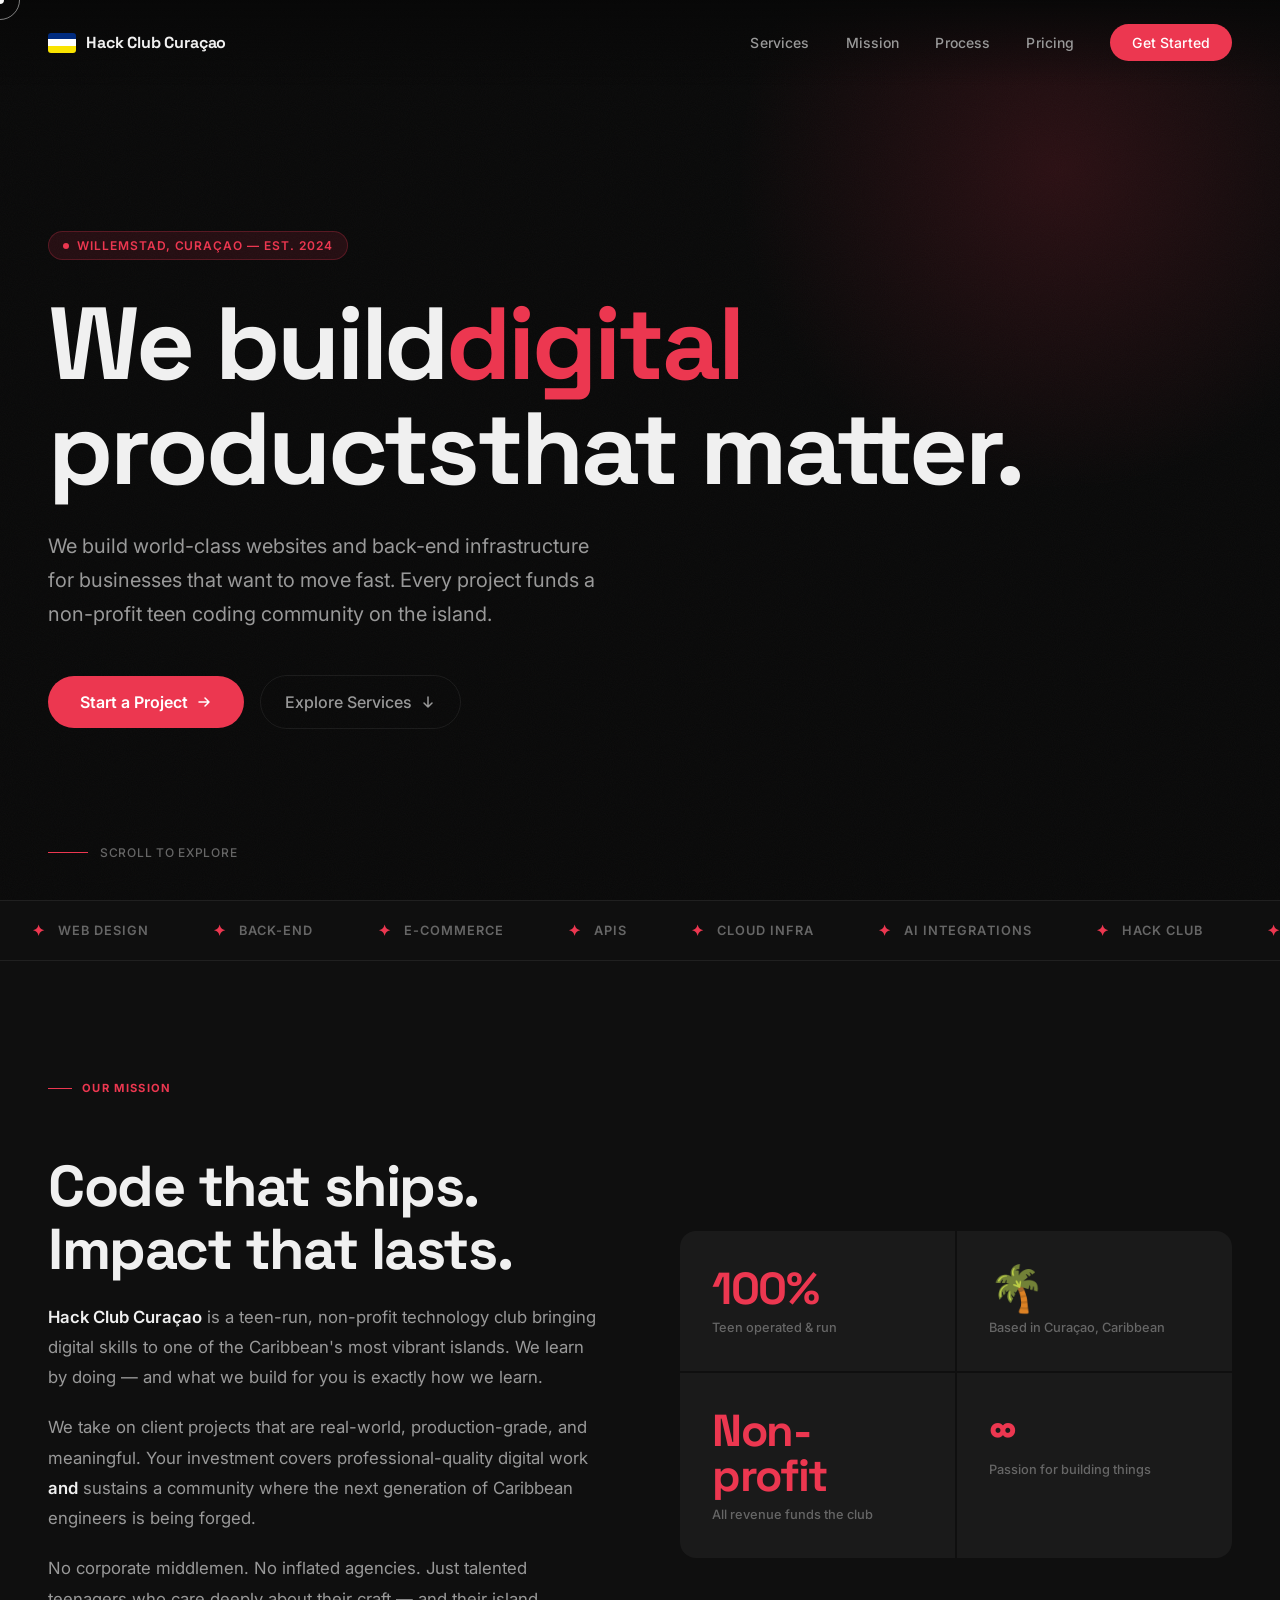
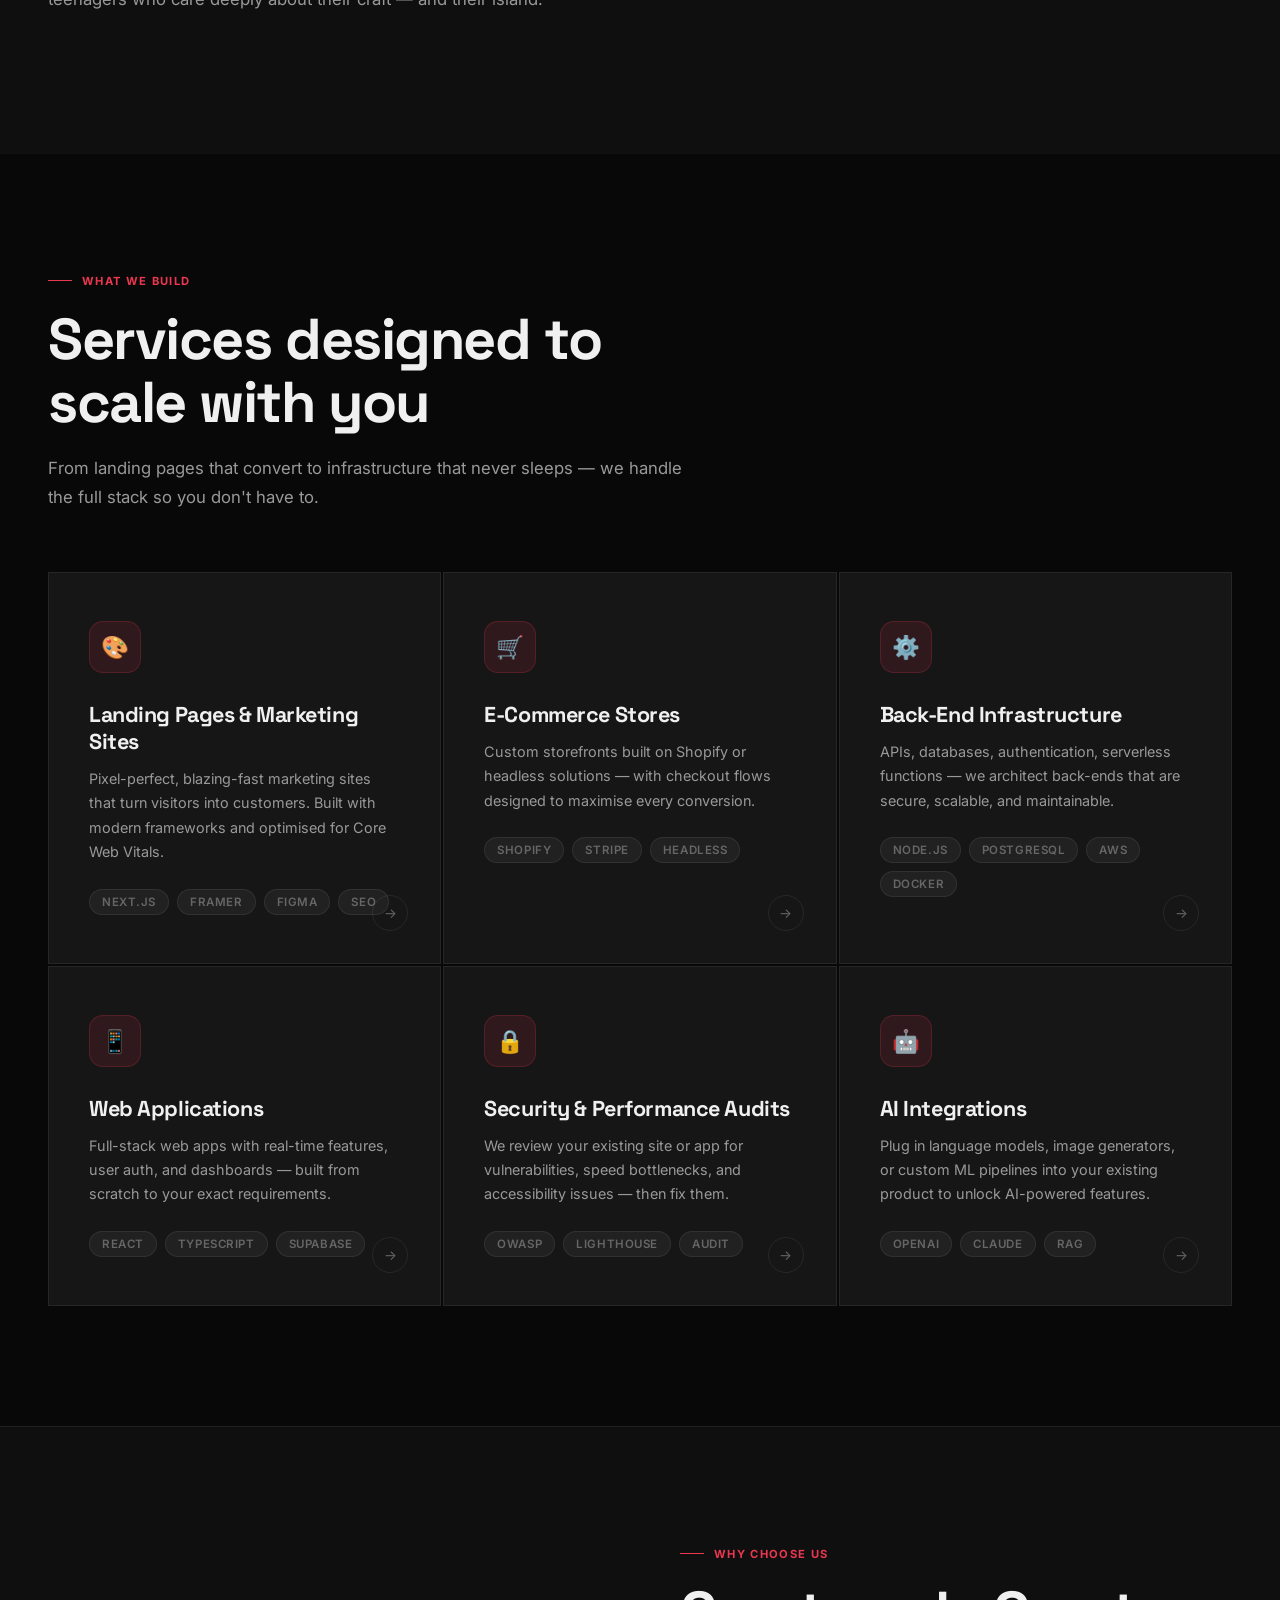
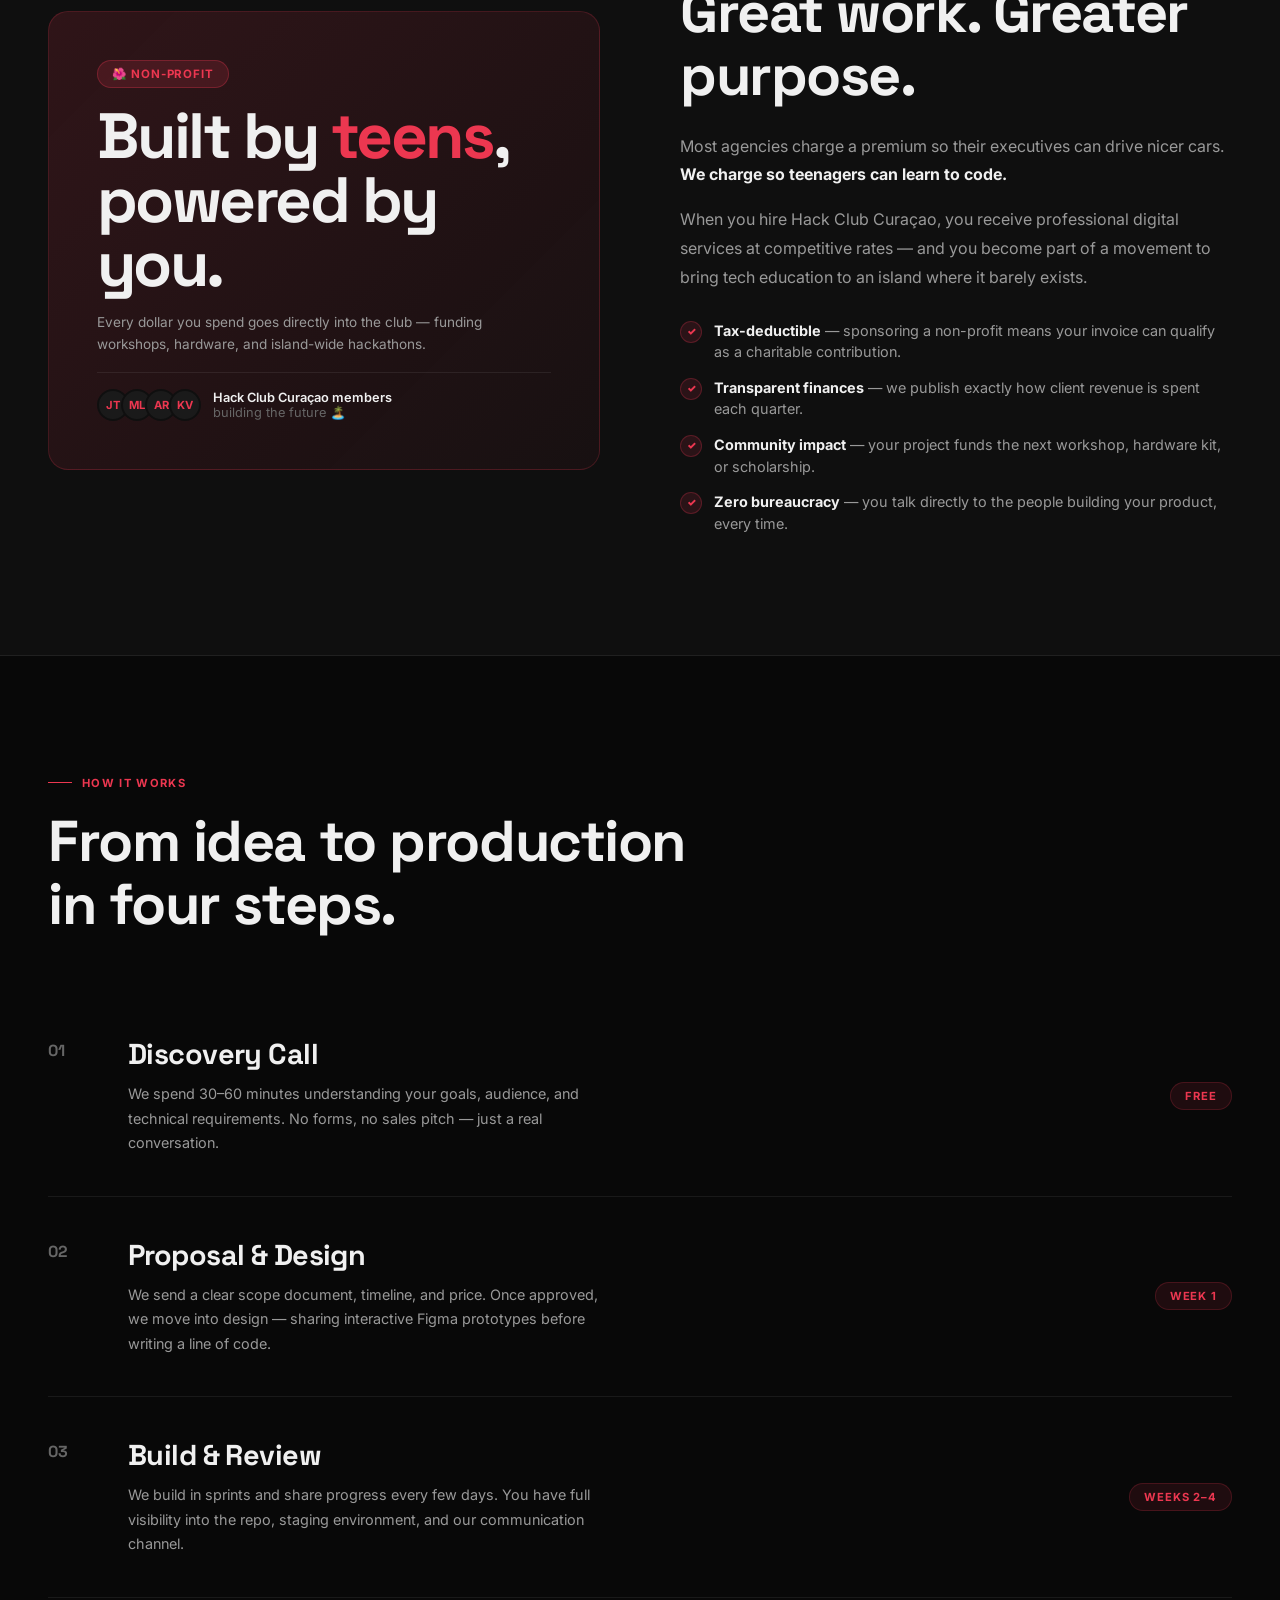
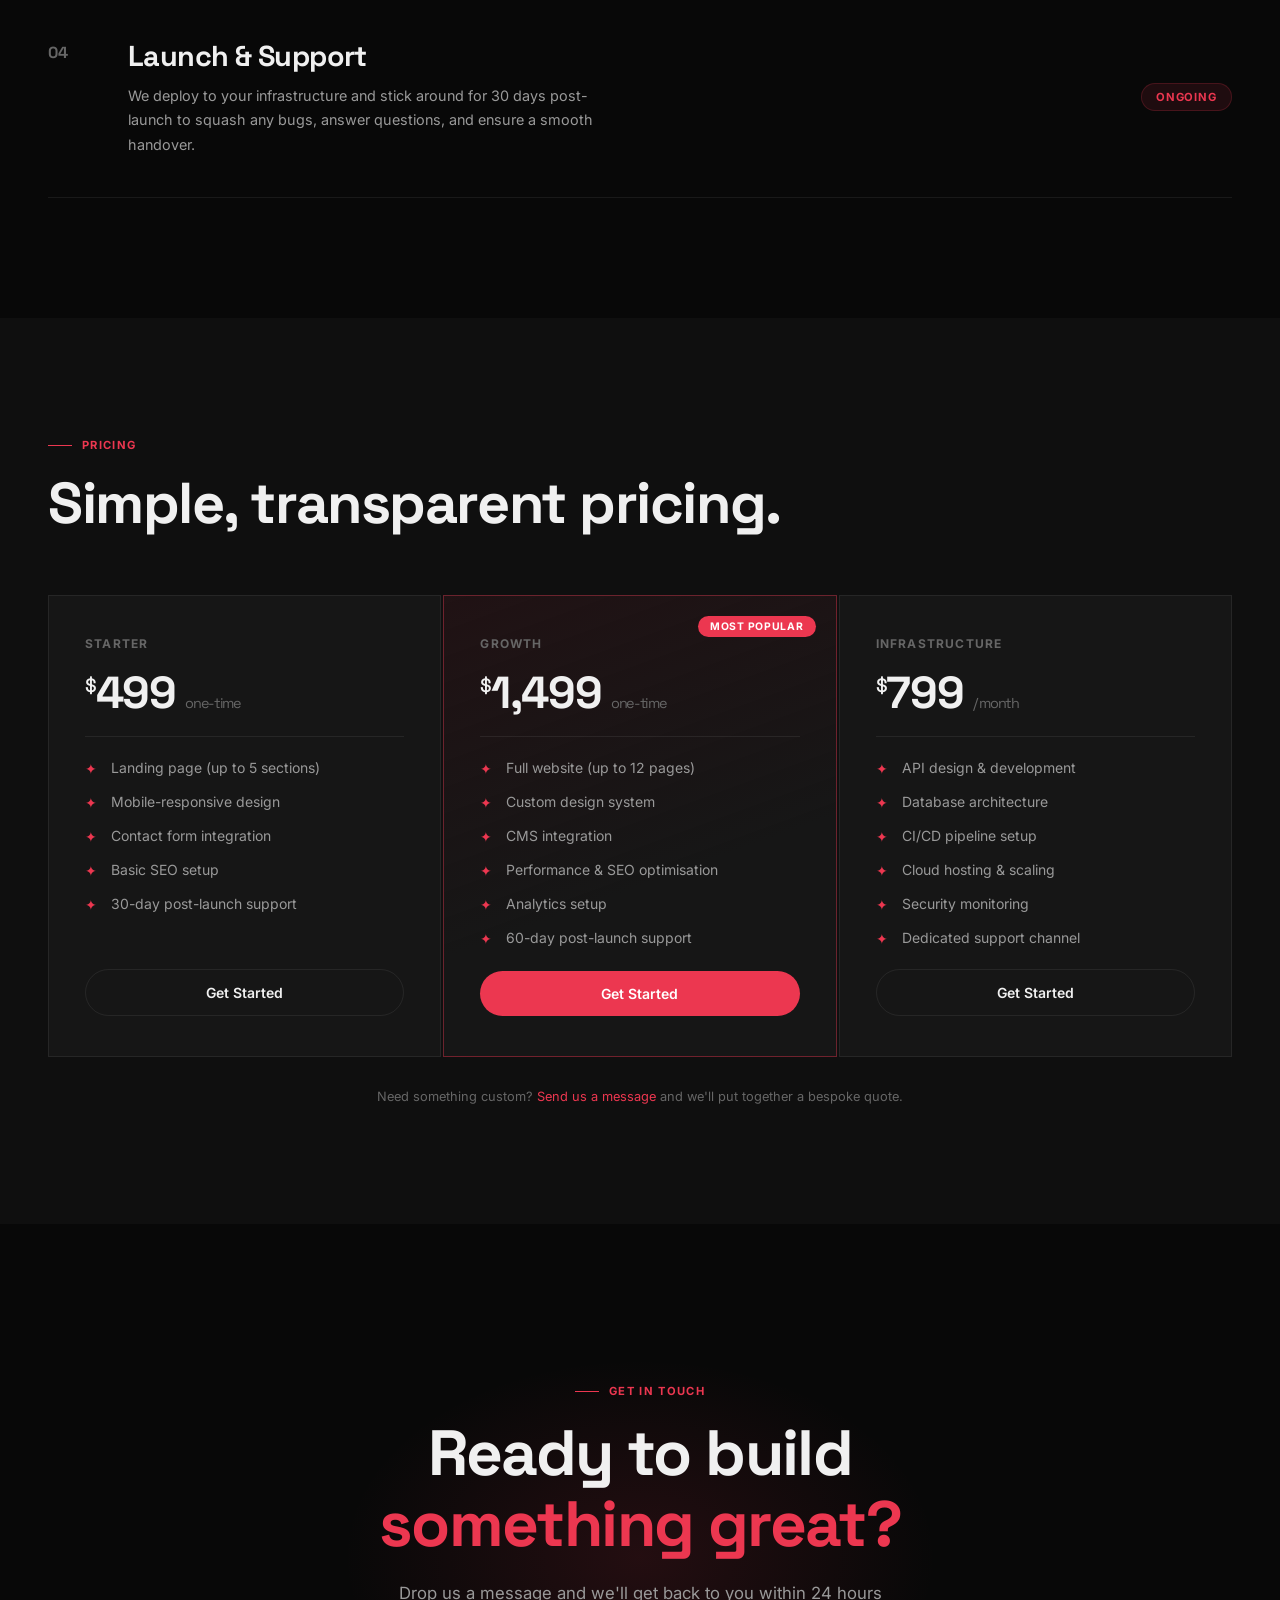
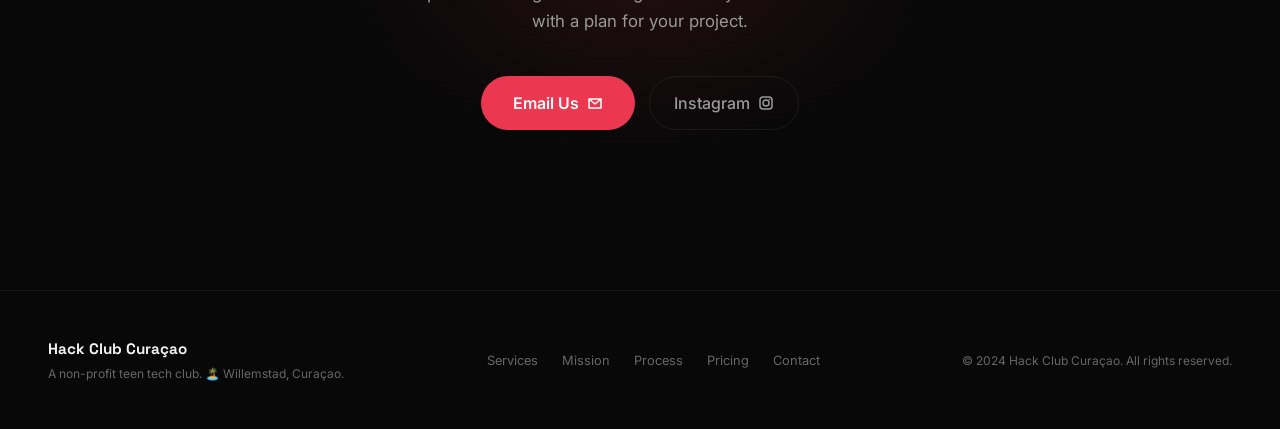
==== index.html @ 721eba7c "chakras a birch" ====
<!DOCTYPE html>
<html lang="en">
<head>
  <meta charset="UTF-8" />
  <meta name="viewport" content="width=device-width, initial-scale=1.0" />
  <title>Hack Club Curaçao — Digital Services</title>
  <link rel="preconnect" href="https://fonts.googleapis.com" />
  <link rel="preconnect" href="https://fonts.gstatic.com" crossorigin />
  <link href="https://fonts.googleapis.com/css2?family=Inter:wght@300;400;500;600;700;800;900&family=Space+Grotesk:wght@400;500;600;700&display=swap" rel="stylesheet" />
  <style>
    *, *::before, *::after { box-sizing: border-box; margin: 0; padding: 0; }

    :root {
      --red: #ec3750;
      --red-dim: #c42d42;
      --bg: #080808;
      --bg2: #0f0f0f;
      --bg3: #161616;
      --surface: #1a1a1a;
      --border: rgba(255,255,255,0.07);
      --text: #f0f0f0;
      --muted: #666;
      --mid: #999;
    }

    html { scroll-behavior: smooth; }

    body {
      background: var(--bg);
      color: var(--text);
      font-family: 'Inter', sans-serif;
      overflow-x: hidden;
      cursor: none;
    }

    /* ─── CURSOR ─── */
    .cursor {
      position: fixed; top: 0; left: 0; pointer-events: none; z-index: 9999;
      mix-blend-mode: difference;
    }
    .cursor-dot {
      width: 8px; height: 8px; background: #fff; border-radius: 50%;
      position: absolute; transform: translate(-50%,-50%);
      transition: width .15s, height .15s;
    }
    .cursor-ring {
      width: 40px; height: 40px; border: 1.5px solid rgba(255,255,255,0.5);
      border-radius: 50%; position: absolute;
      transform: translate(-50%,-50%);
      transition: width .3s cubic-bezier(.25,.1,.25,1),
                  height .3s cubic-bezier(.25,.1,.25,1),
                  opacity .3s;
    }
    body:hover .cursor-dot { width: 8px; height: 8px; }
    body.cursor-hover .cursor-dot { width: 16px; height: 16px; }
    body.cursor-hover .cursor-ring { width: 60px; height: 60px; opacity: 0; }

    /* ─── NAV ─── */
    nav {
      position: fixed; top: 0; left: 0; right: 0; z-index: 100;
      padding: 24px 48px;
      display: flex; align-items: center; justify-content: space-between;
      background: linear-gradient(to bottom, rgba(8,8,8,.95) 0%, transparent 100%);
      backdrop-filter: blur(0px);
      transition: background .4s, backdrop-filter .4s;
    }
    nav.scrolled {
      background: rgba(8,8,8,.88);
      backdrop-filter: blur(20px);
      border-bottom: 1px solid var(--border);
    }
    .nav-logo {
      display: flex; align-items: center; gap: 10px;
      font-family: 'Space Grotesk', sans-serif;
      font-weight: 700; font-size: 1rem; letter-spacing: -.01em;
      text-decoration: none; color: var(--text);
    }
    .nav-logo-flag {
      width: 28px; height: 20px; border-radius: 3px; overflow: hidden;
      display: flex; flex-direction: column;
    }
    .flag-blue { flex: 1; background: #002b7f; }
    .flag-white { flex: 1; background: #fff; }
    .flag-yellow { flex: 1; background: #f9e300; }
    .nav-links { display: flex; align-items: center; gap: 36px; }
    .nav-links a {
      color: var(--mid); text-decoration: none; font-size: .875rem;
      font-weight: 500; letter-spacing: .01em;
      transition: color .2s;
    }
    .nav-links a:hover { color: var(--text); }
    .nav-cta {
      background: var(--red); color: #fff !important;
      padding: 10px 22px; border-radius: 100px;
      font-size: .875rem; font-weight: 600;
      transition: background .2s, transform .2s !important;
    }
    .nav-cta:hover { background: var(--red-dim) !important; transform: translateY(-1px); }

    /* ─── HERO ─── */
    .hero {
      min-height: 100svh;
      display: flex; flex-direction: column; justify-content: center;
      padding: 140px 48px 80px;
      position: relative; overflow: hidden;
    }
    .hero-noise {
      position: absolute; inset: 0; pointer-events: none; z-index: 0;
      background-image: url("data:image/svg+xml,%3Csvg viewBox='0 0 256 256' xmlns='http://www.w3.org/2000/svg'%3E%3Cfilter id='n'%3E%3CfeTurbulence type='fractalNoise' baseFrequency='.75' numOctaves='4' stitchTiles='stitch'/%3E%3C/filter%3E%3Crect width='100%25' height='100%25' filter='url(%23n)' opacity='.03'/%3E%3C/svg%3E");
      background-size: 200px;
    }
    .hero-glow {
      position: absolute; top: -20%; right: -10%;
      width: 700px; height: 700px;
      background: radial-gradient(circle, rgba(236,55,80,.15) 0%, transparent 65%);
      pointer-events: none; z-index: 0;
      animation: glow-pulse 6s ease-in-out infinite;
    }
    @keyframes glow-pulse {
      0%, 100% { opacity: 1; transform: scale(1); }
      50% { opacity: .7; transform: scale(1.08); }
    }
    .hero-content { position: relative; z-index: 1; max-width: 1100px; }
    .hero-eyebrow {
      display: inline-flex; align-items: center; gap: 8px;
      background: rgba(236,55,80,.12); border: 1px solid rgba(236,55,80,.25);
      color: var(--red); padding: 6px 14px; border-radius: 100px;
      font-size: .75rem; font-weight: 600; letter-spacing: .08em;
      text-transform: uppercase; margin-bottom: 32px;
      opacity: 0; transform: translateY(16px);
      animation: fade-up .6s .1s forwards;
    }
    .hero-eyebrow-dot {
      width: 6px; height: 6px; background: var(--red);
      border-radius: 50%; animation: blink 1.4s infinite;
    }
    @keyframes blink { 0%,100%{opacity:1} 50%{opacity:.3} }
    .hero-title {
      font-family: 'Space Grotesk', sans-serif;
      font-size: clamp(3rem, 8vw, 7.5rem);
      font-weight: 700; line-height: 1.02; letter-spacing: -.03em;
      margin-bottom: 28px;
    }
    .hero-title .word {
      display: inline-block;
      opacity: 0; transform: translateY(40px);
      animation: fade-up .7s forwards;
    }
    .hero-title .accent { color: var(--red); }
    .hero-sub {
      font-size: clamp(1rem, 1.8vw, 1.25rem);
      color: var(--mid); max-width: 560px; line-height: 1.7;
      font-weight: 400;
      opacity: 0; transform: translateY(20px);
      animation: fade-up .7s .65s forwards;
    }
    .hero-actions {
      margin-top: 44px; display: flex; align-items: center; gap: 16px;
      flex-wrap: wrap;
      opacity: 0; transform: translateY(20px);
      animation: fade-up .7s .8s forwards;
    }
    .btn-primary {
      background: var(--red); color: #fff;
      padding: 16px 32px; border-radius: 100px;
      font-size: 1rem; font-weight: 600; text-decoration: none;
      display: inline-flex; align-items: center; gap: 8px;
      transition: background .2s, transform .2s, box-shadow .2s;
      border: none; cursor: none;
    }
    .btn-primary:hover {
      background: var(--red-dim); transform: translateY(-2px);
      box-shadow: 0 12px 40px rgba(236,55,80,.35);
    }
    .btn-ghost {
      color: var(--mid); padding: 16px 24px; border-radius: 100px;
      font-size: 1rem; font-weight: 500; text-decoration: none;
      display: inline-flex; align-items: center; gap: 8px;
      border: 1px solid var(--border);
      transition: color .2s, border-color .2s, transform .2s;
      cursor: none;
    }
    .btn-ghost:hover { color: var(--text); border-color: rgba(255,255,255,.2); transform: translateY(-2px); }
    .hero-scroll {
      position: absolute; bottom: 40px; left: 48px;
      display: flex; align-items: center; gap: 12px;
      color: var(--muted); font-size: .75rem; font-weight: 500;
      letter-spacing: .06em; text-transform: uppercase;
      opacity: 0; animation: fade-in 1s 1.4s forwards;
    }
    .scroll-line {
      width: 40px; height: 1px; background: var(--muted);
      position: relative; overflow: hidden;
    }
    .scroll-line::after {
      content: ''; position: absolute; inset: 0;
      background: var(--red);
      animation: slide-right 1.8s ease-in-out infinite;
    }
    @keyframes slide-right {
      0% { transform: translateX(-100%); }
      100% { transform: translateX(100%); }
    }

    @keyframes fade-up {
      to { opacity: 1; transform: translateY(0); }
    }
    @keyframes fade-in { to { opacity: 1; } }

    /* ─── MARQUEE ─── */
    .marquee-section {
      border-top: 1px solid var(--border);
      border-bottom: 1px solid var(--border);
      background: var(--bg2);
      padding: 20px 0; overflow: hidden;
    }
    .marquee-track {
      display: flex; gap: 0;
      animation: marquee 20s linear infinite;
      width: max-content;
    }
    .marquee-item {
      display: flex; align-items: center; gap: 12px;
      padding: 0 32px; white-space: nowrap;
      font-size: .8rem; font-weight: 600; letter-spacing: .08em;
      text-transform: uppercase; color: var(--muted);
    }
    .marquee-item span { color: var(--red); font-size: 1.2em; }
    @keyframes marquee {
      from { transform: translateX(0); }
      to { transform: translateX(-50%); }
    }

    /* ─── SECTIONS COMMON ─── */
    section { padding: 120px 48px; }
    .section-label {
      font-size: .7rem; font-weight: 700; letter-spacing: .12em;
      text-transform: uppercase; color: var(--red);
      margin-bottom: 20px; display: flex; align-items: center; gap: 10px;
    }
    .section-label::before {
      content: ''; display: block; width: 24px; height: 1px; background: var(--red);
    }
    h2 {
      font-family: 'Space Grotesk', sans-serif;
      font-size: clamp(2rem, 4.5vw, 3.8rem);
      font-weight: 700; line-height: 1.1; letter-spacing: -.025em;
    }
    .reveal {
      opacity: 0; transform: translateY(32px);
      transition: opacity .8s cubic-bezier(.16,1,.3,1),
                  transform .8s cubic-bezier(.16,1,.3,1);
    }
    .reveal.visible { opacity: 1; transform: none; }

    /* ─── ABOUT / MISSION ─── */
    .about { background: var(--bg2); }
    .about-grid {
      display: grid; grid-template-columns: 1fr 1fr;
      gap: 80px; align-items: center; margin-top: 60px;
    }
    .about-text p {
      color: var(--mid); font-size: 1.05rem; line-height: 1.8;
      margin-bottom: 20px;
    }
    .about-text p strong { color: var(--text); font-weight: 600; }
    .about-stats {
      display: grid; grid-template-columns: 1fr 1fr;
      gap: 2px; border-radius: 16px; overflow: hidden;
    }
    .stat-card {
      background: var(--surface); padding: 36px 32px;
      display: flex; flex-direction: column; gap: 8px;
    }
    .stat-card:first-child { border-radius: 14px 0 0 0; }
    .stat-card:nth-child(2) { border-radius: 0 14px 0 0; }
    .stat-card:nth-child(3) { border-radius: 0 0 0 14px; }
    .stat-card:last-child { border-radius: 0 0 14px 0; }
    .stat-num {
      font-family: 'Space Grotesk', sans-serif;
      font-size: 2.8rem; font-weight: 700; line-height: 1;
      color: var(--red); letter-spacing: -.03em;
    }
    .stat-label { font-size: .8rem; color: var(--muted); font-weight: 500; }

    /* ─── SERVICES ─── */
    .services-header { max-width: 640px; margin-bottom: 60px; }
    .services-header p { color: var(--mid); font-size: 1.05rem; line-height: 1.7; margin-top: 20px; }
    .services-grid {
      display: grid;
      grid-template-columns: repeat(auto-fit, minmax(320px, 1fr));
      gap: 2px;
    }
    .service-card {
      background: var(--bg3); padding: 48px 40px;
      border: 1px solid var(--border);
      position: relative; overflow: hidden;
      transition: border-color .3s, background .3s;
      cursor: none;
    }
    .service-card:hover { border-color: rgba(236,55,80,.3); background: var(--surface); }
    .service-card::before {
      content: ''; position: absolute; inset: 0;
      background: radial-gradient(600px circle at var(--mx,50%) var(--my,50%), rgba(236,55,80,.06), transparent 40%);
      opacity: 0; transition: opacity .4s;
    }
    .service-card:hover::before { opacity: 1; }
    .service-icon {
      width: 52px; height: 52px; border-radius: 14px;
      background: rgba(236,55,80,.12); border: 1px solid rgba(236,55,80,.2);
      display: flex; align-items: center; justify-content: center;
      margin-bottom: 28px; font-size: 1.4rem;
    }
    .service-card h3 {
      font-family: 'Space Grotesk', sans-serif;
      font-size: 1.35rem; font-weight: 700; margin-bottom: 12px;
      letter-spacing: -.02em;
    }
    .service-card p { color: var(--mid); font-size: .9rem; line-height: 1.7; }
    .service-tags {
      margin-top: 24px; display: flex; flex-wrap: wrap; gap: 8px;
    }
    .tag {
      font-size: .72rem; font-weight: 600; letter-spacing: .05em;
      text-transform: uppercase; padding: 5px 12px; border-radius: 100px;
      background: rgba(255,255,255,.05); color: var(--muted);
      border: 1px solid var(--border);
    }
    .service-arrow {
      position: absolute; bottom: 32px; right: 32px;
      width: 36px; height: 36px; border-radius: 50%;
      border: 1px solid var(--border);
      display: flex; align-items: center; justify-content: center;
      color: var(--muted); font-size: .85rem;
      transition: background .2s, border-color .2s, color .2s, transform .2s;
    }
    .service-card:hover .service-arrow {
      background: var(--red); border-color: var(--red);
      color: #fff; transform: rotate(-45deg);
    }

    /* ─── NON-PROFIT BANNER ─── */
    .nonprofit {
      background: var(--bg2);
      border-top: 1px solid var(--border);
      border-bottom: 1px solid var(--border);
    }
    .nonprofit-inner {
      display: grid; grid-template-columns: 1fr 1fr; gap: 80px; align-items: center;
    }
    .nonprofit-visual {
      position: relative; border-radius: 20px; overflow: hidden;
      background: linear-gradient(135deg, rgba(236,55,80,.15), rgba(236,55,80,.04));
      border: 1px solid rgba(236,55,80,.2);
      padding: 48px; display: flex; flex-direction: column; gap: 16px;
    }
    .np-badge {
      display: inline-flex; align-items: center; gap: 8px;
      background: rgba(236,55,80,.15); border: 1px solid rgba(236,55,80,.3);
      color: var(--red); font-size: .72rem; font-weight: 700;
      letter-spacing: .08em; text-transform: uppercase;
      padding: 6px 14px; border-radius: 100px; width: fit-content;
    }
    .np-big {
      font-family: 'Space Grotesk', sans-serif;
      font-size: 4rem; font-weight: 700; line-height: 1;
      letter-spacing: -.04em; color: var(--text);
    }
    .np-big .accent { color: var(--red); }
    .np-desc { color: var(--mid); font-size: .85rem; line-height: 1.6; }
    .np-divider { height: 1px; background: var(--border); }
    .np-members {
      display: flex; align-items: center; gap: -8px;
    }
    .np-avatar {
      width: 32px; height: 32px; border-radius: 50%;
      border: 2px solid var(--bg2); overflow: hidden;
      margin-left: -8px; background: var(--surface);
      display: flex; align-items: center; justify-content: center;
      font-size: .7rem; font-weight: 700; color: var(--red);
    }
    .np-avatar:first-child { margin-left: 0; }
    .np-member-text { margin-left: 12px; font-size: .8rem; color: var(--muted); }
    .np-member-text strong { color: var(--text); font-weight: 600; }
    .nonprofit-text h2 { margin-bottom: 24px; }
    .nonprofit-text p { color: var(--mid); font-size: 1rem; line-height: 1.8; margin-bottom: 16px; }
    .nonprofit-text p strong { color: var(--text); }
    .nonprofit-points { list-style: none; margin-top: 28px; display: flex; flex-direction: column; gap: 14px; }
    .nonprofit-points li {
      display: flex; align-items: flex-start; gap: 12px;
      font-size: .9rem; color: var(--mid); line-height: 1.5;
    }
    .np-check {
      width: 22px; height: 22px; min-width: 22px; border-radius: 50%;
      background: rgba(236,55,80,.12); border: 1px solid rgba(236,55,80,.25);
      display: flex; align-items: center; justify-content: center;
      color: var(--red); font-size: .65rem; font-weight: 900;
      margin-top: 1px;
    }

    /* ─── PROCESS ─── */
    .process { background: var(--bg); }
    .process-steps {
      margin-top: 60px; display: flex; flex-direction: column; gap: 0;
    }
    .step {
      display: grid; grid-template-columns: 80px 1fr;
      gap: 0; border-bottom: 1px solid var(--border);
      padding: 40px 0; align-items: start;
      transition: background .2s;
      position: relative;
    }
    .step::after {
      content: ''; position: absolute; left: 0; right: 0; bottom: 0;
      height: 1px; background: var(--red); transform: scaleX(0);
      transform-origin: left; transition: transform .4s cubic-bezier(.16,1,.3,1);
    }
    .step:hover::after { transform: scaleX(1); }
    .step-num {
      font-family: 'Space Grotesk', sans-serif;
      font-size: 1rem; font-weight: 700; color: var(--muted);
      padding-top: 4px;
    }
    .step-body { display: flex; justify-content: space-between; align-items: start; gap: 40px; }
    .step-title {
      font-family: 'Space Grotesk', sans-serif;
      font-size: clamp(1.2rem, 2.5vw, 1.8rem);
      font-weight: 700; letter-spacing: -.02em;
      margin-bottom: 10px;
    }
    .step-desc { color: var(--mid); font-size: .9rem; line-height: 1.7; max-width: 480px; }
    .step-tag {
      font-size: .7rem; font-weight: 700; letter-spacing: .08em;
      text-transform: uppercase; color: var(--red);
      background: rgba(236,55,80,.1); border: 1px solid rgba(236,55,80,.2);
      padding: 6px 14px; border-radius: 100px;
      white-space: nowrap; align-self: center;
    }

    /* ─── PRICING ─── */
    .pricing { background: var(--bg2); }
    .pricing-grid {
      display: grid; grid-template-columns: repeat(auto-fit, minmax(280px, 1fr));
      gap: 2px; margin-top: 60px;
    }
    .plan {
      background: var(--bg3); border: 1px solid var(--border);
      border-radius: 0; padding: 40px 36px;
      display: flex; flex-direction: column; gap: 20px;
      position: relative; overflow: hidden;
      transition: border-color .3s;
    }
    .plan.featured {
      border-color: rgba(236,55,80,.4);
      background: linear-gradient(160deg, rgba(236,55,80,.08) 0%, var(--bg3) 60%);
    }
    .plan-badge {
      position: absolute; top: 20px; right: 20px;
      background: var(--red); color: #fff;
      font-size: .65rem; font-weight: 700; letter-spacing: .07em;
      text-transform: uppercase; padding: 4px 12px; border-radius: 100px;
    }
    .plan-name { font-size: .75rem; font-weight: 700; letter-spacing: .1em; text-transform: uppercase; color: var(--muted); }
    .plan-price {
      font-family: 'Space Grotesk', sans-serif;
      font-size: 2.8rem; font-weight: 700; letter-spacing: -.03em;
      line-height: 1;
    }
    .plan-price sup { font-size: 1.2rem; vertical-align: super; font-weight: 500; }
    .plan-price .period { font-size: .9rem; font-weight: 400; color: var(--muted); }
    .plan-divider { height: 1px; background: var(--border); }
    .plan-features { display: flex; flex-direction: column; gap: 12px; }
    .plan-feature {
      display: flex; align-items: flex-start; gap: 10px;
      font-size: .875rem; color: var(--mid); line-height: 1.5;
    }
    .feat-icon { color: var(--red); min-width: 16px; margin-top: 1px; }
    .plan-cta {
      margin-top: auto; padding: 14px 24px; border-radius: 100px;
      text-align: center; text-decoration: none; font-size: .875rem;
      font-weight: 600; transition: all .2s; cursor: none; display: block;
    }
    .plan-cta-ghost {
      border: 1px solid var(--border); color: var(--text);
    }
    .plan-cta-ghost:hover { border-color: rgba(255,255,255,.3); background: rgba(255,255,255,.04); }
    .plan-cta-fill { background: var(--red); color: #fff; }
    .plan-cta-fill:hover { background: var(--red-dim); box-shadow: 0 8px 30px rgba(236,55,80,.3); transform: translateY(-1px); }
    .pricing-note { margin-top: 32px; text-align: center; color: var(--muted); font-size: .8rem; }

    /* ─── CTA ─── */
    .cta-section {
      padding: 160px 48px;
      background: var(--bg);
      text-align: center; position: relative; overflow: hidden;
    }
    .cta-glow {
      position: absolute; top: 50%; left: 50%; transform: translate(-50%,-50%);
      width: 600px; height: 400px;
      background: radial-gradient(ellipse, rgba(236,55,80,.12) 0%, transparent 70%);
      pointer-events: none;
    }
    .cta-content { position: relative; z-index: 1; }
    .cta-section h2 { font-size: clamp(2.5rem, 5vw, 5rem); }
    .cta-section p { color: var(--mid); font-size: 1.05rem; margin-top: 20px; max-width: 500px; margin-inline: auto; line-height: 1.7; }
    .cta-actions { margin-top: 40px; display: flex; justify-content: center; gap: 14px; flex-wrap: wrap; }

    /* ─── FOOTER ─── */
    footer {
      border-top: 1px solid var(--border);
      padding: 48px; background: var(--bg);
      display: flex; align-items: center; justify-content: space-between;
      flex-wrap: wrap; gap: 24px;
    }
    .footer-left { display: flex; flex-direction: column; gap: 8px; }
    .footer-logo {
      font-family: 'Space Grotesk', sans-serif;
      font-weight: 700; font-size: .95rem; color: var(--text);
    }
    .footer-sub { font-size: .75rem; color: var(--muted); }
    .footer-links { display: flex; gap: 24px; }
    .footer-links a { font-size: .8rem; color: var(--muted); text-decoration: none; transition: color .2s; }
    .footer-links a:hover { color: var(--text); }
    .footer-right { font-size: .75rem; color: var(--muted); }

    /* ─── SCROLL PROGRESS ─── */
    .progress-bar {
      position: fixed; top: 0; left: 0; height: 2px;
      background: var(--red); z-index: 200;
      transform-origin: left; transform: scaleX(0);
      transition: transform .1s;
    }

    /* ─── RESPONSIVE ─── */
    @media (max-width: 900px) {
      nav { padding: 20px 24px; }
      .nav-links { gap: 20px; }
      .nav-links a:not(.nav-cta) { display: none; }
      section { padding: 80px 24px; }
      .hero { padding: 120px 24px 60px; }
      .about-grid { grid-template-columns: 1fr; gap: 40px; }
      .nonprofit-inner { grid-template-columns: 1fr; gap: 48px; }
      .step-body { flex-direction: column; gap: 12px; }
      footer { flex-direction: column; gap: 20px; }
      .hero-scroll { left: 24px; }
    }
    @media (max-width: 600px) {
      .hero-title { letter-spacing: -.025em; }
      .about-stats { grid-template-columns: 1fr 1fr; }
      .step { grid-template-columns: 52px 1fr; }
    }
  </style>
</head>
<body>

  <!-- Cursor -->
  <div class="cursor" id="cursor">
    <div class="cursor-ring" id="cursor-ring"></div>
    <div class="cursor-dot" id="cursor-dot"></div>
  </div>

  <!-- Scroll Progress -->
  <div class="progress-bar" id="progress"></div>

  <!-- Nav -->
  <nav id="nav">
    <a href="#" class="nav-logo">
      <div class="nav-logo-flag">
        <div class="flag-blue"></div>
        <div class="flag-white"></div>
        <div class="flag-yellow"></div>
      </div>
      Hack Club Curaçao
    </a>
    <div class="nav-links">
      <a href="#services">Services</a>
      <a href="#mission">Mission</a>
      <a href="#process">Process</a>
      <a href="#pricing">Pricing</a>
      <a href="#contact" class="nav-cta">Get Started</a>
    </div>
  </nav>

  <!-- Hero -->
  <section class="hero">
    <div class="hero-noise"></div>
    <div class="hero-glow"></div>
    <div class="hero-content">
      <div class="hero-eyebrow">
        <span class="hero-eyebrow-dot"></span>
        Willemstad, Curaçao — Est. 2024
      </div>
      <h1 class="hero-title" id="heroTitle"></h1>
      <p class="hero-sub">
        We build world-class websites and back-end infrastructure for businesses that want to move fast.
        Every project funds a non-profit teen coding community on the island.
      </p>
      <div class="hero-actions">
        <a href="#contact" class="btn-primary">
          Start a Project
          <svg width="16" height="16" viewBox="0 0 16 16" fill="none"><path d="M3 8h10M9 4l4 4-4 4" stroke="currentColor" stroke-width="1.5" stroke-linecap="round" stroke-linejoin="round"/></svg>
        </a>
        <a href="#services" class="btn-ghost">
          Explore Services
          <svg width="16" height="16" viewBox="0 0 16 16" fill="none"><path d="M8 3v10M4 9l4 4 4-4" stroke="currentColor" stroke-width="1.5" stroke-linecap="round" stroke-linejoin="round"/></svg>
        </a>
      </div>
    </div>
    <div class="hero-scroll">
      <div class="scroll-line"></div>
      Scroll to explore
    </div>
  </section>

  <!-- Marquee -->
  <div class="marquee-section" aria-hidden="true">
    <div class="marquee-track" id="marquee"></div>
  </div>

  <!-- About / Mission -->
  <section class="about" id="mission">
    <div class="section-label">Our Mission</div>
    <div class="about-grid">
      <div class="about-text reveal">
        <h2>Code that ships.<br/>Impact that lasts.</h2>
        <br/>
        <p>
          <strong>Hack Club Curaçao</strong> is a teen-run, non-profit technology club bringing
          digital skills to one of the Caribbean's most vibrant islands. We learn by doing —
          and what we build for you is exactly how we learn.
        </p>
        <p>
          We take on client projects that are real-world, production-grade, and meaningful.
          Your investment covers professional-quality digital work <strong>and</strong> sustains
          a community where the next generation of Caribbean engineers is being forged.
        </p>
        <p>
          No corporate middlemen. No inflated agencies. Just talented teenagers who care deeply
          about their craft — and their island.
        </p>
      </div>
      <div class="about-stats reveal">
        <div class="stat-card">
          <div class="stat-num">100%</div>
          <div class="stat-label">Teen operated & run</div>
        </div>
        <div class="stat-card">
          <div class="stat-num">🌴</div>
          <div class="stat-label">Based in Curaçao, Caribbean</div>
        </div>
        <div class="stat-card">
          <div class="stat-num">Non-<br/>profit</div>
          <div class="stat-label">All revenue funds the club</div>
        </div>
        <div class="stat-card">
          <div class="stat-num">∞</div>
          <div class="stat-label">Passion for building things</div>
        </div>
      </div>
    </div>
  </section>

  <!-- Services -->
  <section id="services">
    <div class="services-header reveal">
      <div class="section-label">What We Build</div>
      <h2>Services designed to scale with you</h2>
      <p>From landing pages that convert to infrastructure that never sleeps — we handle the full stack so you don't have to.</p>
    </div>
    <div class="services-grid">

      <div class="service-card reveal">
        <div class="service-icon">🎨</div>
        <h3>Landing Pages & Marketing Sites</h3>
        <p>Pixel-perfect, blazing-fast marketing sites that turn visitors into customers. Built with modern frameworks and optimised for Core Web Vitals.</p>
        <div class="service-tags">
          <span class="tag">Next.js</span>
          <span class="tag">Framer</span>
          <span class="tag">Figma</span>
          <span class="tag">SEO</span>
        </div>
        <div class="service-arrow">→</div>
      </div>

      <div class="service-card reveal">
        <div class="service-icon">🛒</div>
        <h3>E-Commerce Stores</h3>
        <p>Custom storefronts built on Shopify or headless solutions — with checkout flows designed to maximise every conversion.</p>
        <div class="service-tags">
          <span class="tag">Shopify</span>
          <span class="tag">Stripe</span>
          <span class="tag">Headless</span>
        </div>
        <div class="service-arrow">→</div>
      </div>

      <div class="service-card reveal">
        <div class="service-icon">⚙️</div>
        <h3>Back-End Infrastructure</h3>
        <p>APIs, databases, authentication, serverless functions — we architect back-ends that are secure, scalable, and maintainable.</p>
        <div class="service-tags">
          <span class="tag">Node.js</span>
          <span class="tag">PostgreSQL</span>
          <span class="tag">AWS</span>
          <span class="tag">Docker</span>
        </div>
        <div class="service-arrow">→</div>
      </div>

      <div class="service-card reveal">
        <div class="service-icon">📱</div>
        <h3>Web Applications</h3>
        <p>Full-stack web apps with real-time features, user auth, and dashboards — built from scratch to your exact requirements.</p>
        <div class="service-tags">
          <span class="tag">React</span>
          <span class="tag">TypeScript</span>
          <span class="tag">Supabase</span>
        </div>
        <div class="service-arrow">→</div>
      </div>

      <div class="service-card reveal">
        <div class="service-icon">🔒</div>
        <h3>Security & Performance Audits</h3>
        <p>We review your existing site or app for vulnerabilities, speed bottlenecks, and accessibility issues — then fix them.</p>
        <div class="service-tags">
          <span class="tag">OWASP</span>
          <span class="tag">Lighthouse</span>
          <span class="tag">Audit</span>
        </div>
        <div class="service-arrow">→</div>
      </div>

      <div class="service-card reveal">
        <div class="service-icon">🤖</div>
        <h3>AI Integrations</h3>
        <p>Plug in language models, image generators, or custom ML pipelines into your existing product to unlock AI-powered features.</p>
        <div class="service-tags">
          <span class="tag">OpenAI</span>
          <span class="tag">Claude</span>
          <span class="tag">RAG</span>
        </div>
        <div class="service-arrow">→</div>
      </div>

    </div>
  </section>

  <!-- Non-Profit Banner -->
  <section class="nonprofit" id="about">
    <div class="nonprofit-inner">
      <div class="nonprofit-visual reveal">
        <div class="np-badge">🌺 Non-Profit</div>
        <div class="np-big">Built by <span class="accent">teens</span>,<br/>powered by you.</div>
        <p class="np-desc">Every dollar you spend goes directly into the club — funding workshops, hardware, and island-wide hackathons.</p>
        <div class="np-divider"></div>
        <div class="np-members">
          <div class="np-avatar" style="background:#1a1a1a">JT</div>
          <div class="np-avatar" style="background:#1a1a1a">ML</div>
          <div class="np-avatar" style="background:#1a1a1a">AR</div>
          <div class="np-avatar" style="background:#1a1a1a">KV</div>
          <div class="np-member-text"><strong>Hack Club Curaçao members</strong><br/>building the future 🏝️</div>
        </div>
      </div>
      <div class="nonprofit-text reveal">
        <div class="section-label">Why Choose Us</div>
        <h2>Great work. Greater purpose.</h2>
        <p>
          Most agencies charge a premium so their executives can drive nicer cars.
          <strong>We charge so teenagers can learn to code.</strong>
        </p>
        <p>
          When you hire Hack Club Curaçao, you receive professional digital services at competitive rates
          — and you become part of a movement to bring tech education to an island where it barely exists.
        </p>
        <ul class="nonprofit-points">
          <li>
            <div class="np-check">✓</div>
            <span><strong style="color:var(--text)">Tax-deductible</strong> — sponsoring a non-profit means your invoice can qualify as a charitable contribution.</span>
          </li>
          <li>
            <div class="np-check">✓</div>
            <span><strong style="color:var(--text)">Transparent finances</strong> — we publish exactly how client revenue is spent each quarter.</span>
          </li>
          <li>
            <div class="np-check">✓</div>
            <span><strong style="color:var(--text)">Community impact</strong> — your project funds the next workshop, hardware kit, or scholarship.</span>
          </li>
          <li>
            <div class="np-check">✓</div>
            <span><strong style="color:var(--text)">Zero bureaucracy</strong> — you talk directly to the people building your product, every time.</span>
          </li>
        </ul>
      </div>
    </div>
  </section>

  <!-- Process -->
  <section class="process" id="process">
    <div class="section-label">How It Works</div>
    <h2 class="reveal">From idea to production<br/>in four steps.</h2>
    <div class="process-steps">
      <div class="step reveal">
        <div class="step-num">01</div>
        <div class="step-body">
          <div>
            <div class="step-title">Discovery Call</div>
            <p class="step-desc">We spend 30–60 minutes understanding your goals, audience, and technical requirements. No forms, no sales pitch — just a real conversation.</p>
          </div>
          <div class="step-tag">Free</div>
        </div>
      </div>
      <div class="step reveal">
        <div class="step-num">02</div>
        <div class="step-body">
          <div>
            <div class="step-title">Proposal & Design</div>
            <p class="step-desc">We send a clear scope document, timeline, and price. Once approved, we move into design — sharing interactive Figma prototypes before writing a line of code.</p>
          </div>
          <div class="step-tag">Week 1</div>
        </div>
      </div>
      <div class="step reveal">
        <div class="step-num">03</div>
        <div class="step-body">
          <div>
            <div class="step-title">Build & Review</div>
            <p class="step-desc">We build in sprints and share progress every few days. You have full visibility into the repo, staging environment, and our communication channel.</p>
          </div>
          <div class="step-tag">Weeks 2–4</div>
        </div>
      </div>
      <div class="step reveal">
        <div class="step-num">04</div>
        <div class="step-body">
          <div>
            <div class="step-title">Launch & Support</div>
            <p class="step-desc">We deploy to your infrastructure and stick around for 30 days post-launch to squash any bugs, answer questions, and ensure a smooth handover.</p>
          </div>
          <div class="step-tag">Ongoing</div>
        </div>
      </div>
    </div>
  </section>

  <!-- Pricing -->
  <section class="pricing" id="pricing">
    <div class="section-label">Pricing</div>
    <h2 class="reveal">Simple, transparent pricing.</h2>
    <div class="pricing-grid">

      <div class="plan reveal">
        <div class="plan-name">Starter</div>
        <div class="plan-price"><sup>$</sup>499 <span class="period">one-time</span></div>
        <div class="plan-divider"></div>
        <div class="plan-features">
          <div class="plan-feature"><span class="feat-icon">✦</span>Landing page (up to 5 sections)</div>
          <div class="plan-feature"><span class="feat-icon">✦</span>Mobile-responsive design</div>
          <div class="plan-feature"><span class="feat-icon">✦</span>Contact form integration</div>
          <div class="plan-feature"><span class="feat-icon">✦</span>Basic SEO setup</div>
          <div class="plan-feature"><span class="feat-icon">✦</span>30-day post-launch support</div>
        </div>
        <a href="#contact" class="plan-cta plan-cta-ghost">Get Started</a>
      </div>

      <div class="plan featured reveal">
        <div class="plan-badge">Most Popular</div>
        <div class="plan-name">Growth</div>
        <div class="plan-price"><sup>$</sup>1,499 <span class="period">one-time</span></div>
        <div class="plan-divider"></div>
        <div class="plan-features">
          <div class="plan-feature"><span class="feat-icon">✦</span>Full website (up to 12 pages)</div>
          <div class="plan-feature"><span class="feat-icon">✦</span>Custom design system</div>
          <div class="plan-feature"><span class="feat-icon">✦</span>CMS integration</div>
          <div class="plan-feature"><span class="feat-icon">✦</span>Performance & SEO optimisation</div>
          <div class="plan-feature"><span class="feat-icon">✦</span>Analytics setup</div>
          <div class="plan-feature"><span class="feat-icon">✦</span>60-day post-launch support</div>
        </div>
        <a href="#contact" class="plan-cta plan-cta-fill">Get Started</a>
      </div>

      <div class="plan reveal">
        <div class="plan-name">Infrastructure</div>
        <div class="plan-price"><sup>$</sup>799 <span class="period">/ month</span></div>
        <div class="plan-divider"></div>
        <div class="plan-features">
          <div class="plan-feature"><span class="feat-icon">✦</span>API design & development</div>
          <div class="plan-feature"><span class="feat-icon">✦</span>Database architecture</div>
          <div class="plan-feature"><span class="feat-icon">✦</span>CI/CD pipeline setup</div>
          <div class="plan-feature"><span class="feat-icon">✦</span>Cloud hosting & scaling</div>
          <div class="plan-feature"><span class="feat-icon">✦</span>Security monitoring</div>
          <div class="plan-feature"><span class="feat-icon">✦</span>Dedicated support channel</div>
        </div>
        <a href="#contact" class="plan-cta plan-cta-ghost">Get Started</a>
      </div>

    </div>
    <p class="pricing-note">Need something custom? <a href="#contact" style="color:var(--red);text-decoration:none">Send us a message</a> and we'll put together a bespoke quote.</p>
  </section>

  <!-- CTA -->
  <section class="cta-section" id="contact">
    <div class="cta-glow"></div>
    <div class="cta-content reveal">
      <div class="section-label" style="justify-content:center">Get In Touch</div>
      <h2>Ready to build<br/><span style="color:var(--red)">something great?</span></h2>
      <p>Drop us a message and we'll get back to you within 24 hours with a plan for your project.</p>
      <div class="cta-actions">
        <a href="mailto:hello@hackclubcuracao.org" class="btn-primary">
          Email Us
          <svg width="16" height="16" viewBox="0 0 16 16" fill="none"><path d="M2 4l6 5 6-5M2 4h12v9H2V4z" stroke="currentColor" stroke-width="1.5" stroke-linecap="round" stroke-linejoin="round"/></svg>
        </a>
        <a href="https://instagram.com/hackclubcuracao" class="btn-ghost">
          Instagram
          <svg width="16" height="16" viewBox="0 0 16 16" fill="none"><rect x="2" y="2" width="12" height="12" rx="3" stroke="currentColor" stroke-width="1.5"/><circle cx="8" cy="8" r="3" stroke="currentColor" stroke-width="1.5"/><circle cx="11.5" cy="4.5" r=".75" fill="currentColor"/></svg>
        </a>
      </div>
    </div>
  </section>

  <!-- Footer -->
  <footer>
    <div class="footer-left">
      <div class="footer-logo">Hack Club Curaçao</div>
      <div class="footer-sub">A non-profit teen tech club. 🏝️ Willemstad, Curaçao.</div>
    </div>
    <div class="footer-links">
      <a href="#services">Services</a>
      <a href="#mission">Mission</a>
      <a href="#process">Process</a>
      <a href="#pricing">Pricing</a>
      <a href="#contact">Contact</a>
    </div>
    <div class="footer-right">© 2024 Hack Club Curaçao. All rights reserved.</div>
  </footer>

  <script>
    // ── Custom cursor ──
    const cursor = document.getElementById('cursor');
    const ring = document.getElementById('cursor-ring');
    const dot = document.getElementById('cursor-dot');
    let mx = 0, my = 0, rx = 0, ry = 0;

    document.addEventListener('mousemove', e => {
      mx = e.clientX; my = e.clientY;
      dot.style.left = mx + 'px'; dot.style.top = my + 'px';
    });

    function animRing() {
      rx += (mx - rx) * 0.12;
      ry += (my - ry) * 0.12;
      ring.style.left = rx + 'px'; ring.style.top = ry + 'px';
      requestAnimationFrame(animRing);
    }
    animRing();

    document.querySelectorAll('a, button, .service-card, .plan, .step').forEach(el => {
      el.addEventListener('mouseenter', () => document.body.classList.add('cursor-hover'));
      el.addEventListener('mouseleave', () => document.body.classList.remove('cursor-hover'));
    });

    // ── Scroll progress ──
    const progress = document.getElementById('progress');
    window.addEventListener('scroll', () => {
      const pct = window.scrollY / (document.body.scrollHeight - window.innerHeight);
      progress.style.transform = `scaleX(${pct})`;
    }, { passive: true });

    // ── Nav scroll ──
    const nav = document.getElementById('nav');
    window.addEventListener('scroll', () => {
      nav.classList.toggle('scrolled', window.scrollY > 40);
    }, { passive: true });

    // ── Hero title typewriter ──
    const words = ['We build', 'digital', 'products', 'that matter.'];
    const container = document.getElementById('heroTitle');
    words.forEach((w, i) => {
      const span = document.createElement('span');
      span.className = 'word' + (i === 1 ? ' accent' : '');
      span.textContent = w + ' ';
      span.style.animationDelay = (0.25 + i * 0.15) + 's';
      container.appendChild(span);
    });

    // ── Marquee ──
    const items = [
      'Web Design', 'Back-End', 'E-Commerce', 'APIs', 'Cloud Infra',
      'AI Integrations', 'Hack Club', 'Open Source', 'Curaçao',
      'Teens Who Code', 'Full-Stack', 'UI/UX'
    ];
    const track = document.getElementById('marquee');
    [...items, ...items].forEach(item => {
      const d = document.createElement('div');
      d.className = 'marquee-item';
      d.innerHTML = `<span>✦</span>${item}`;
      track.appendChild(d);
    });

    // ── Reveal on scroll ──
    const reveals = document.querySelectorAll('.reveal');
    const observer = new IntersectionObserver(entries => {
      entries.forEach(e => { if (e.isIntersecting) { e.target.classList.add('visible'); } });
    }, { threshold: 0.12 });
    reveals.forEach(el => observer.observe(el));

    // ── Service card mouse radial ──
    document.querySelectorAll('.service-card').forEach(card => {
      card.addEventListener('mousemove', e => {
        const rect = card.getBoundingClientRect();
        card.style.setProperty('--mx', ((e.clientX - rect.left) / rect.width * 100) + '%');
        card.style.setProperty('--my', ((e.clientY - rect.top) / rect.height * 100) + '%');
      });
    });
  </script>
</body>
</html>
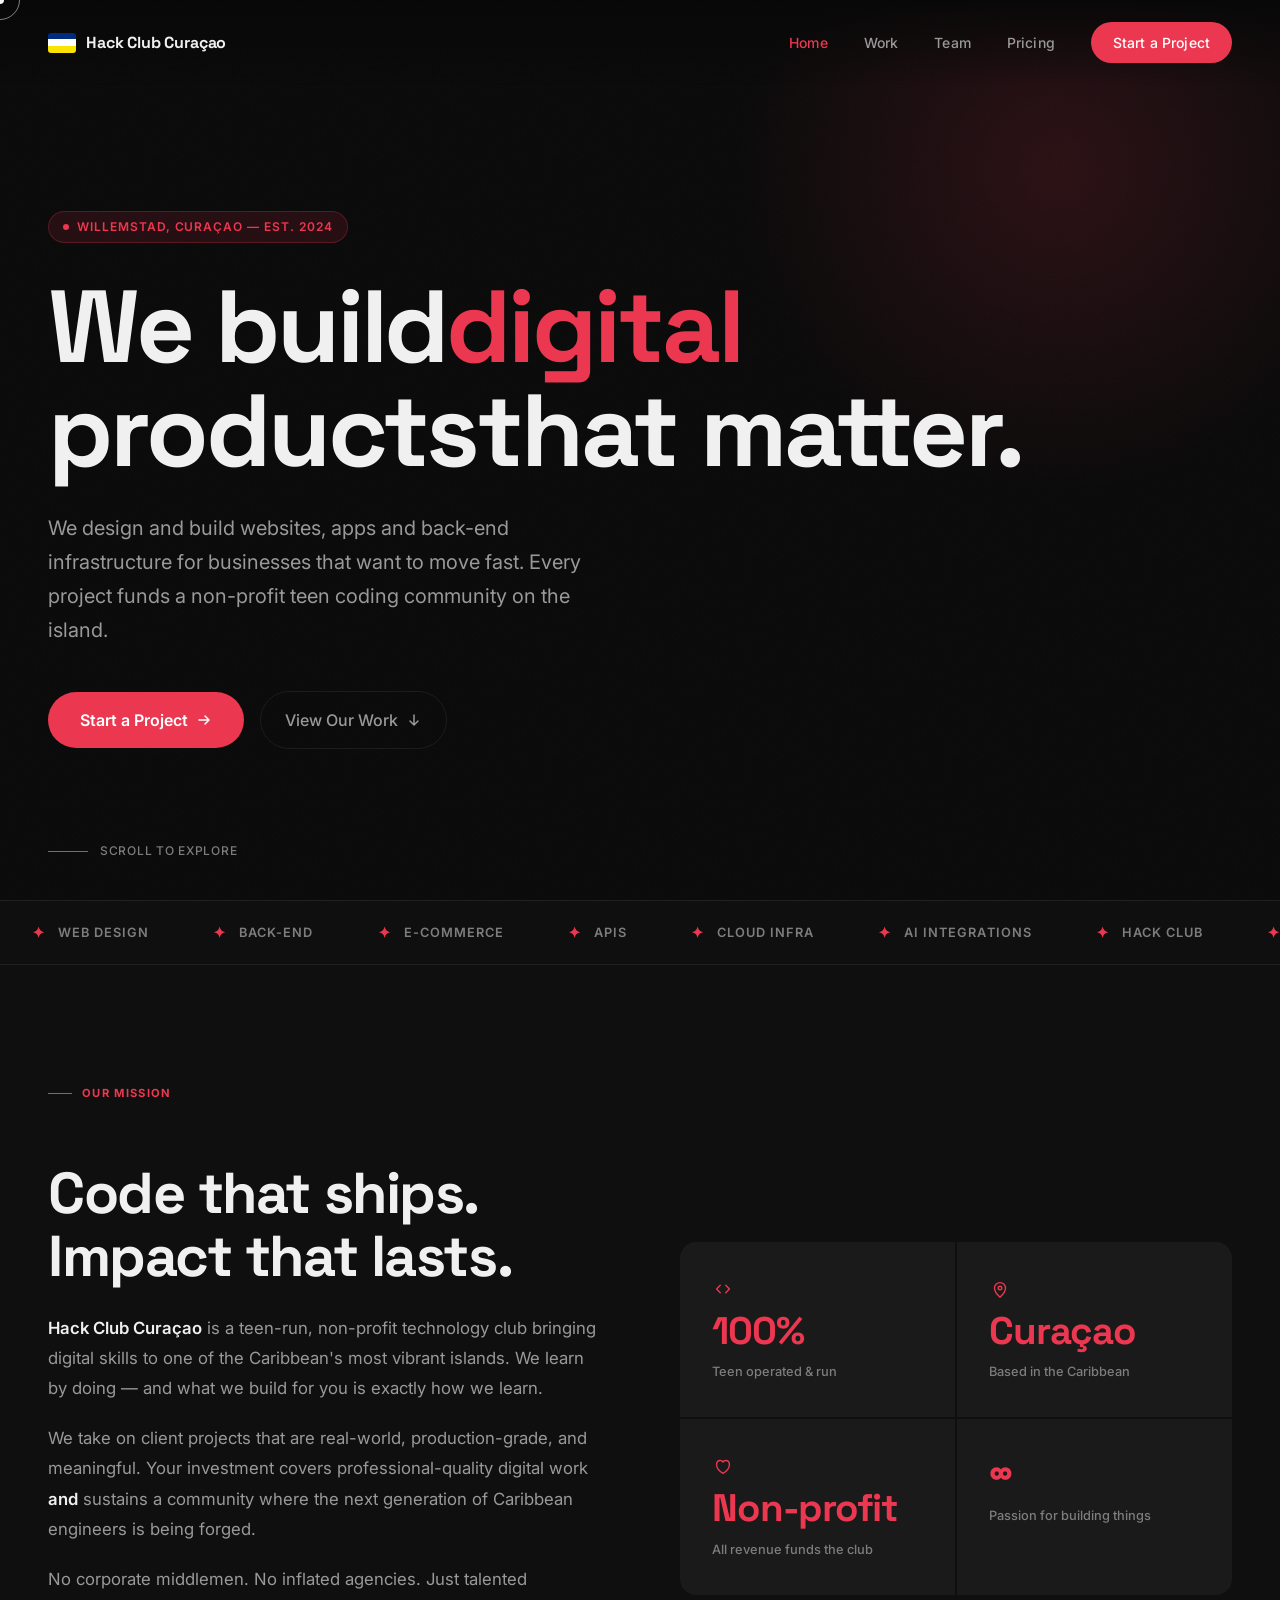
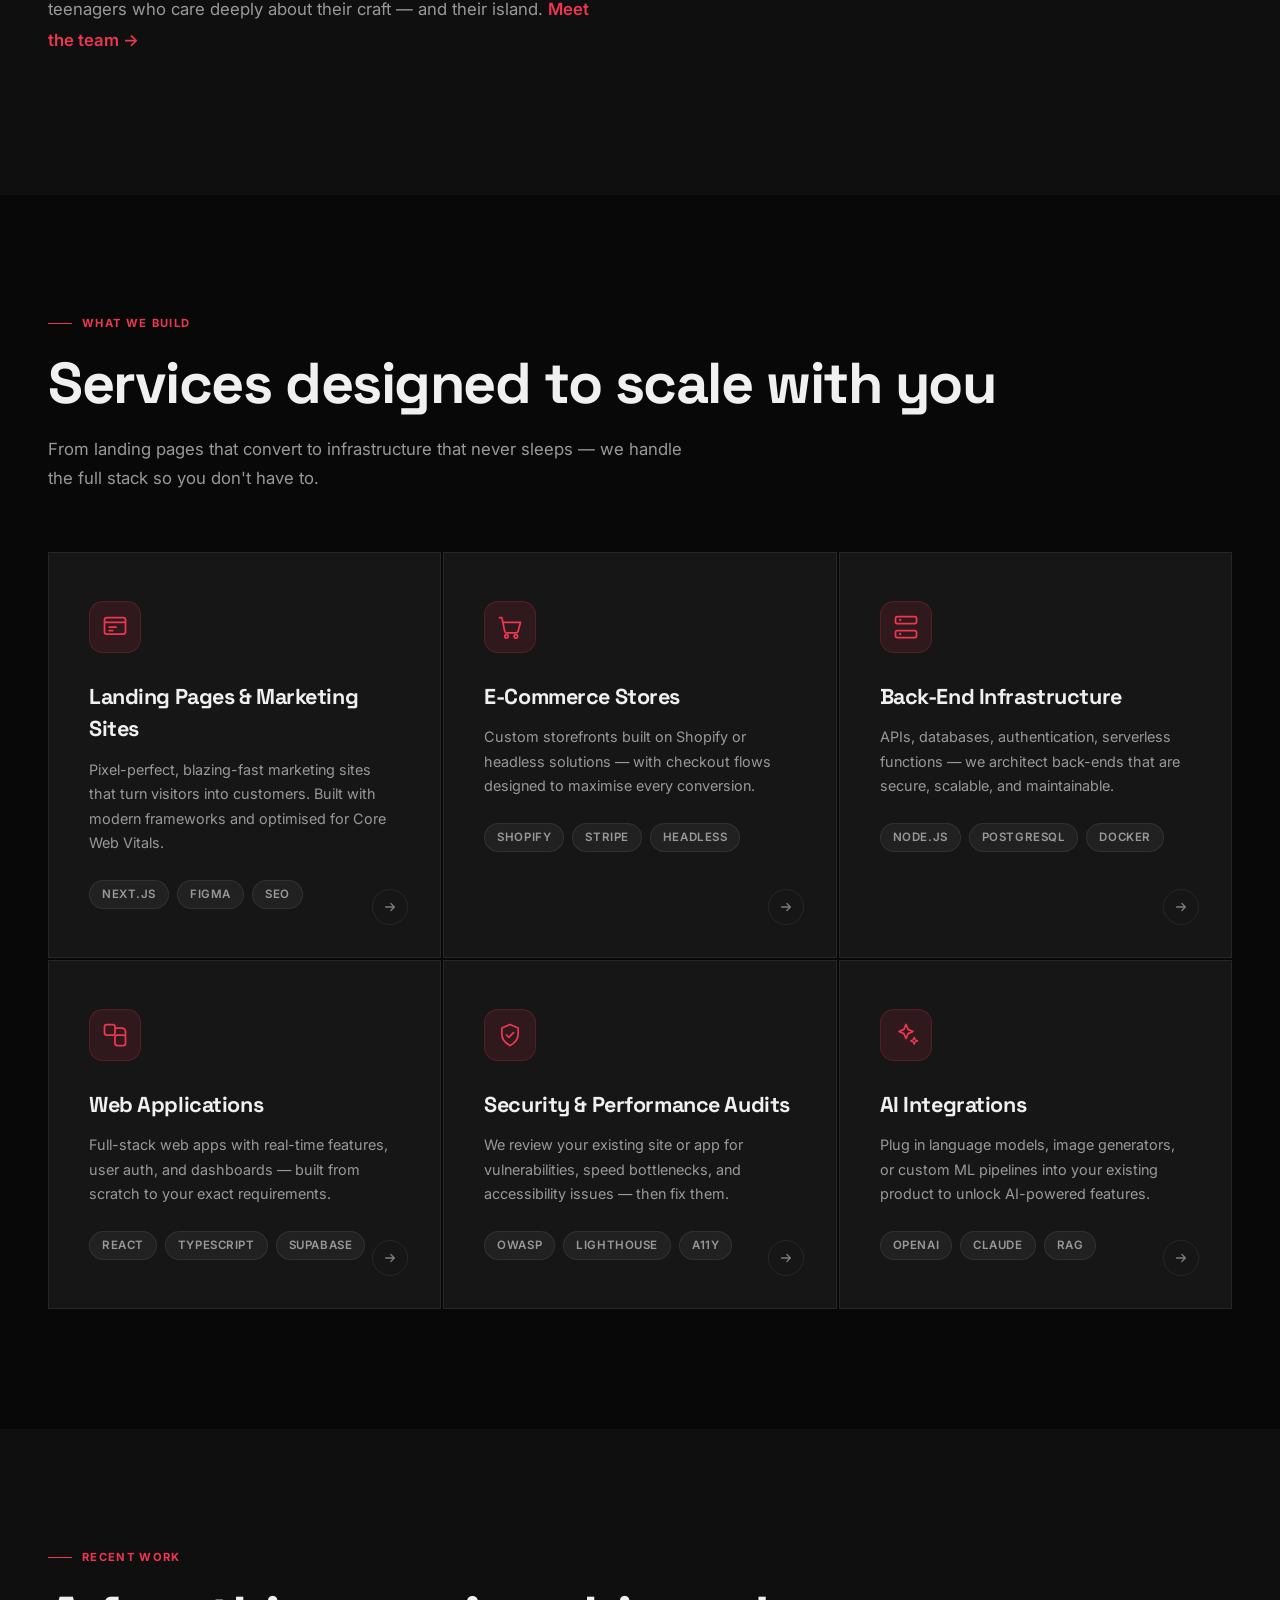
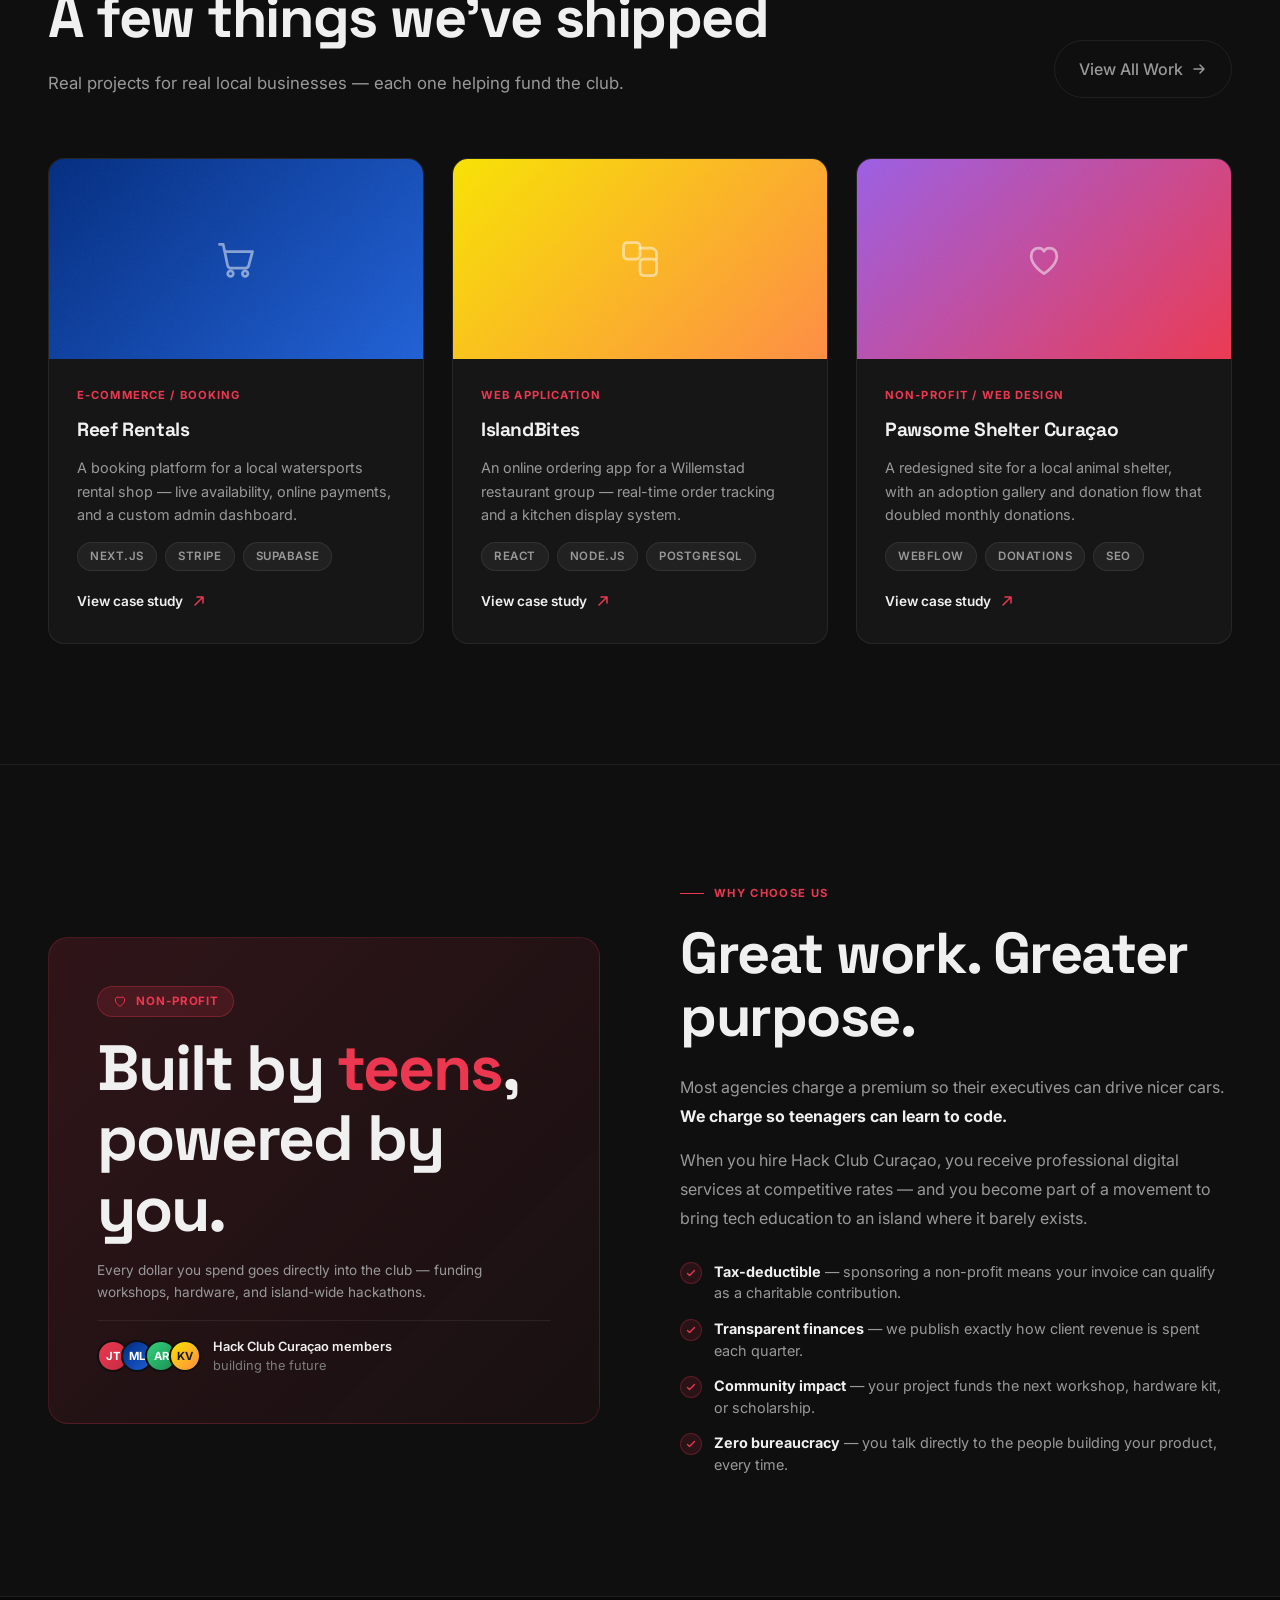
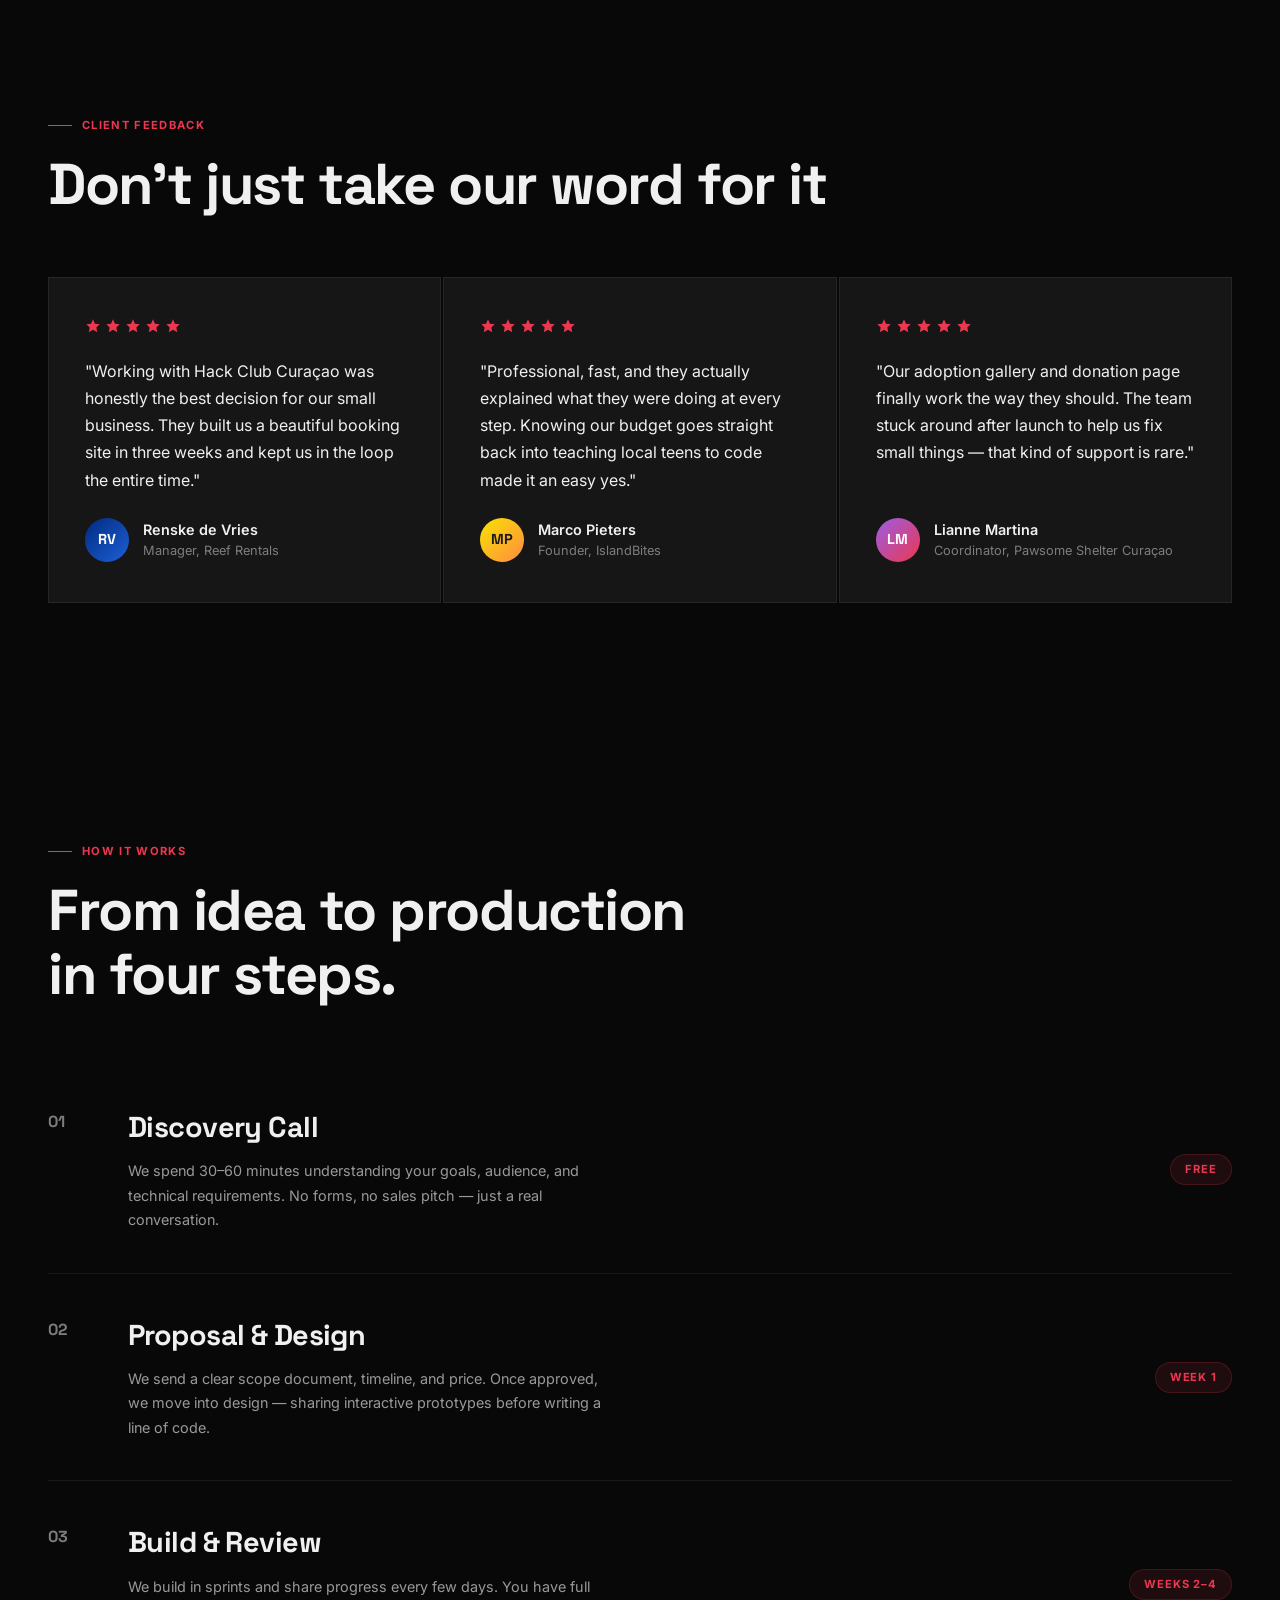
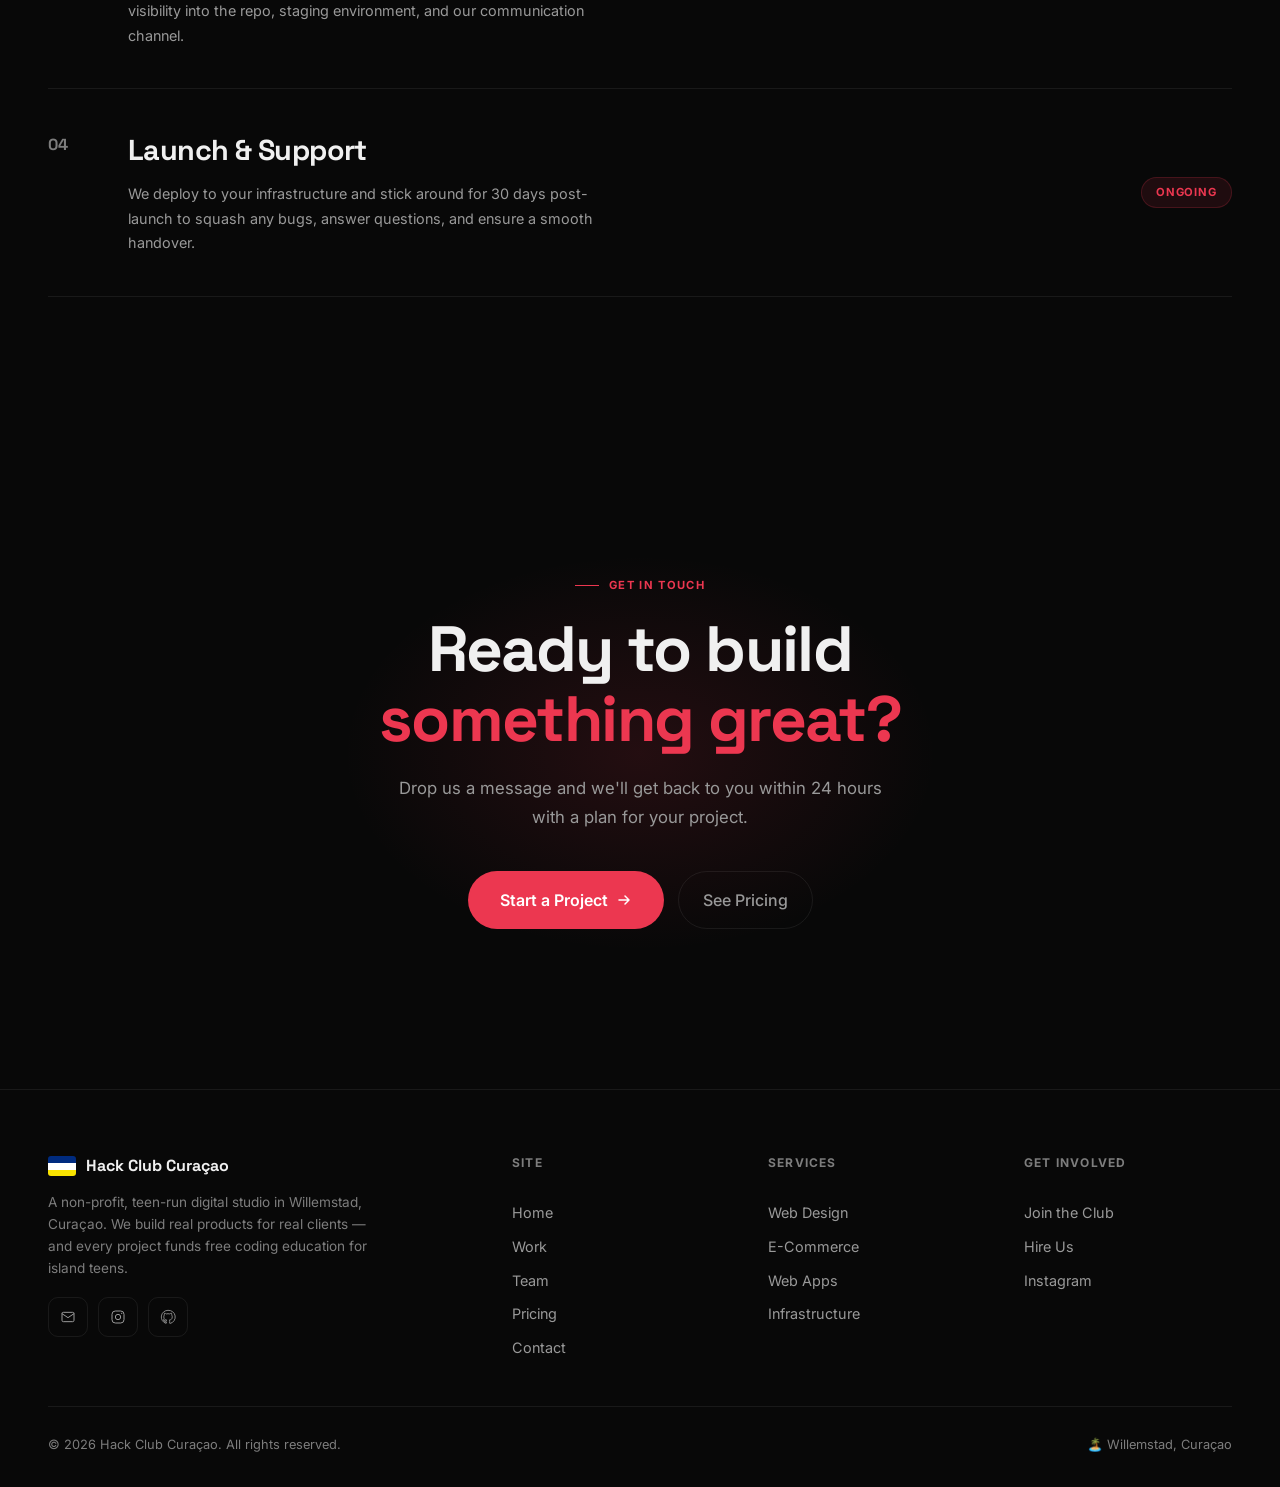
==== commit a7b99db8: "yes dont mind work tho" ====
--- a/index.html
+++ b/index.html
@@ -3,568 +3,23 @@
 <head>
   <meta charset="UTF-8" />
   <meta name="viewport" content="width=device-width, initial-scale=1.0" />
-  <title>Hack Club Curaçao — Digital Services</title>
+  <title>Hack Club Curaçao — Digital Services Studio</title>
+  <meta name="description" content="Hack Club Curaçao is a non-profit, teen-run digital studio in Willemstad, Curaçao. We build websites, web apps and back-end infrastructure — every project funds free coding education for island teens." />
   <link rel="preconnect" href="https://fonts.googleapis.com" />
   <link rel="preconnect" href="https://fonts.gstatic.com" crossorigin />
   <link href="https://fonts.googleapis.com/css2?family=Inter:wght@300;400;500;600;700;800;900&family=Space+Grotesk:wght@400;500;600;700&display=swap" rel="stylesheet" />
-  <style>
-    *, *::before, *::after { box-sizing: border-box; margin: 0; padding: 0; }
-
-    :root {
-      --red: #ec3750;
-      --red-dim: #c42d42;
-      --bg: #080808;
-      --bg2: #0f0f0f;
-      --bg3: #161616;
-      --surface: #1a1a1a;
-      --border: rgba(255,255,255,0.07);
-      --text: #f0f0f0;
-      --muted: #666;
-      --mid: #999;
-    }
-
-    html { scroll-behavior: smooth; }
-
-    body {
-      background: var(--bg);
-      color: var(--text);
-      font-family: 'Inter', sans-serif;
-      overflow-x: hidden;
-      cursor: none;
-    }
-
-    /* ─── CURSOR ─── */
-    .cursor {
-      position: fixed; top: 0; left: 0; pointer-events: none; z-index: 9999;
-      mix-blend-mode: difference;
-    }
-    .cursor-dot {
-      width: 8px; height: 8px; background: #fff; border-radius: 50%;
-      position: absolute; transform: translate(-50%,-50%);
-      transition: width .15s, height .15s;
-    }
-    .cursor-ring {
-      width: 40px; height: 40px; border: 1.5px solid rgba(255,255,255,0.5);
-      border-radius: 50%; position: absolute;
-      transform: translate(-50%,-50%);
-      transition: width .3s cubic-bezier(.25,.1,.25,1),
-                  height .3s cubic-bezier(.25,.1,.25,1),
-                  opacity .3s;
-    }
-    body:hover .cursor-dot { width: 8px; height: 8px; }
-    body.cursor-hover .cursor-dot { width: 16px; height: 16px; }
-    body.cursor-hover .cursor-ring { width: 60px; height: 60px; opacity: 0; }
-
-    /* ─── NAV ─── */
-    nav {
-      position: fixed; top: 0; left: 0; right: 0; z-index: 100;
-      padding: 24px 48px;
-      display: flex; align-items: center; justify-content: space-between;
-      background: linear-gradient(to bottom, rgba(8,8,8,.95) 0%, transparent 100%);
-      backdrop-filter: blur(0px);
-      transition: background .4s, backdrop-filter .4s;
-    }
-    nav.scrolled {
-      background: rgba(8,8,8,.88);
-      backdrop-filter: blur(20px);
-      border-bottom: 1px solid var(--border);
-    }
-    .nav-logo {
-      display: flex; align-items: center; gap: 10px;
-      font-family: 'Space Grotesk', sans-serif;
-      font-weight: 700; font-size: 1rem; letter-spacing: -.01em;
-      text-decoration: none; color: var(--text);
-    }
-    .nav-logo-flag {
-      width: 28px; height: 20px; border-radius: 3px; overflow: hidden;
-      display: flex; flex-direction: column;
-    }
-    .flag-blue { flex: 1; background: #002b7f; }
-    .flag-white { flex: 1; background: #fff; }
-    .flag-yellow { flex: 1; background: #f9e300; }
-    .nav-links { display: flex; align-items: center; gap: 36px; }
-    .nav-links a {
-      color: var(--mid); text-decoration: none; font-size: .875rem;
-      font-weight: 500; letter-spacing: .01em;
-      transition: color .2s;
-    }
-    .nav-links a:hover { color: var(--text); }
-    .nav-cta {
-      background: var(--red); color: #fff !important;
-      padding: 10px 22px; border-radius: 100px;
-      font-size: .875rem; font-weight: 600;
-      transition: background .2s, transform .2s !important;
-    }
-    .nav-cta:hover { background: var(--red-dim) !important; transform: translateY(-1px); }
-
-    /* ─── HERO ─── */
-    .hero {
-      min-height: 100svh;
-      display: flex; flex-direction: column; justify-content: center;
-      padding: 140px 48px 80px;
-      position: relative; overflow: hidden;
-    }
-    .hero-noise {
-      position: absolute; inset: 0; pointer-events: none; z-index: 0;
-      background-image: url("data:image/svg+xml,%3Csvg viewBox='0 0 256 256' xmlns='http://www.w3.org/2000/svg'%3E%3Cfilter id='n'%3E%3CfeTurbulence type='fractalNoise' baseFrequency='.75' numOctaves='4' stitchTiles='stitch'/%3E%3C/filter%3E%3Crect width='100%25' height='100%25' filter='url(%23n)' opacity='.03'/%3E%3C/svg%3E");
-      background-size: 200px;
-    }
-    .hero-glow {
-      position: absolute; top: -20%; right: -10%;
-      width: 700px; height: 700px;
-      background: radial-gradient(circle, rgba(236,55,80,.15) 0%, transparent 65%);
-      pointer-events: none; z-index: 0;
-      animation: glow-pulse 6s ease-in-out infinite;
-    }
-    @keyframes glow-pulse {
-      0%, 100% { opacity: 1; transform: scale(1); }
-      50% { opacity: .7; transform: scale(1.08); }
-    }
-    .hero-content { position: relative; z-index: 1; max-width: 1100px; }
-    .hero-eyebrow {
-      display: inline-flex; align-items: center; gap: 8px;
-      background: rgba(236,55,80,.12); border: 1px solid rgba(236,55,80,.25);
-      color: var(--red); padding: 6px 14px; border-radius: 100px;
-      font-size: .75rem; font-weight: 600; letter-spacing: .08em;
-      text-transform: uppercase; margin-bottom: 32px;
-      opacity: 0; transform: translateY(16px);
-      animation: fade-up .6s .1s forwards;
-    }
-    .hero-eyebrow-dot {
-      width: 6px; height: 6px; background: var(--red);
-      border-radius: 50%; animation: blink 1.4s infinite;
-    }
-    @keyframes blink { 0%,100%{opacity:1} 50%{opacity:.3} }
-    .hero-title {
-      font-family: 'Space Grotesk', sans-serif;
-      font-size: clamp(3rem, 8vw, 7.5rem);
-      font-weight: 700; line-height: 1.02; letter-spacing: -.03em;
-      margin-bottom: 28px;
-    }
-    .hero-title .word {
-      display: inline-block;
-      opacity: 0; transform: translateY(40px);
-      animation: fade-up .7s forwards;
-    }
-    .hero-title .accent { color: var(--red); }
-    .hero-sub {
-      font-size: clamp(1rem, 1.8vw, 1.25rem);
-      color: var(--mid); max-width: 560px; line-height: 1.7;
-      font-weight: 400;
-      opacity: 0; transform: translateY(20px);
-      animation: fade-up .7s .65s forwards;
-    }
-    .hero-actions {
-      margin-top: 44px; display: flex; align-items: center; gap: 16px;
-      flex-wrap: wrap;
-      opacity: 0; transform: translateY(20px);
-      animation: fade-up .7s .8s forwards;
-    }
-    .btn-primary {
-      background: var(--red); color: #fff;
-      padding: 16px 32px; border-radius: 100px;
-      font-size: 1rem; font-weight: 600; text-decoration: none;
-      display: inline-flex; align-items: center; gap: 8px;
-      transition: background .2s, transform .2s, box-shadow .2s;
-      border: none; cursor: none;
-    }
-    .btn-primary:hover {
-      background: var(--red-dim); transform: translateY(-2px);
-      box-shadow: 0 12px 40px rgba(236,55,80,.35);
-    }
-    .btn-ghost {
-      color: var(--mid); padding: 16px 24px; border-radius: 100px;
-      font-size: 1rem; font-weight: 500; text-decoration: none;
-      display: inline-flex; align-items: center; gap: 8px;
-      border: 1px solid var(--border);
-      transition: color .2s, border-color .2s, transform .2s;
-      cursor: none;
-    }
-    .btn-ghost:hover { color: var(--text); border-color: rgba(255,255,255,.2); transform: translateY(-2px); }
-    .hero-scroll {
-      position: absolute; bottom: 40px; left: 48px;
-      display: flex; align-items: center; gap: 12px;
-      color: var(--muted); font-size: .75rem; font-weight: 500;
-      letter-spacing: .06em; text-transform: uppercase;
-      opacity: 0; animation: fade-in 1s 1.4s forwards;
-    }
-    .scroll-line {
-      width: 40px; height: 1px; background: var(--muted);
-      position: relative; overflow: hidden;
-    }
-    .scroll-line::after {
-      content: ''; position: absolute; inset: 0;
-      background: var(--red);
-      animation: slide-right 1.8s ease-in-out infinite;
-    }
-    @keyframes slide-right {
-      0% { transform: translateX(-100%); }
-      100% { transform: translateX(100%); }
-    }
-
-    @keyframes fade-up {
-      to { opacity: 1; transform: translateY(0); }
-    }
-    @keyframes fade-in { to { opacity: 1; } }
-
-    /* ─── MARQUEE ─── */
-    .marquee-section {
-      border-top: 1px solid var(--border);
-      border-bottom: 1px solid var(--border);
-      background: var(--bg2);
-      padding: 20px 0; overflow: hidden;
-    }
-    .marquee-track {
-      display: flex; gap: 0;
-      animation: marquee 20s linear infinite;
-      width: max-content;
-    }
-    .marquee-item {
-      display: flex; align-items: center; gap: 12px;
-      padding: 0 32px; white-space: nowrap;
-      font-size: .8rem; font-weight: 600; letter-spacing: .08em;
-      text-transform: uppercase; color: var(--muted);
-    }
-    .marquee-item span { color: var(--red); font-size: 1.2em; }
-    @keyframes marquee {
-      from { transform: translateX(0); }
-      to { transform: translateX(-50%); }
-    }
-
-    /* ─── SECTIONS COMMON ─── */
-    section { padding: 120px 48px; }
-    .section-label {
-      font-size: .7rem; font-weight: 700; letter-spacing: .12em;
-      text-transform: uppercase; color: var(--red);
-      margin-bottom: 20px; display: flex; align-items: center; gap: 10px;
-    }
-    .section-label::before {
-      content: ''; display: block; width: 24px; height: 1px; background: var(--red);
-    }
-    h2 {
-      font-family: 'Space Grotesk', sans-serif;
-      font-size: clamp(2rem, 4.5vw, 3.8rem);
-      font-weight: 700; line-height: 1.1; letter-spacing: -.025em;
-    }
-    .reveal {
-      opacity: 0; transform: translateY(32px);
-      transition: opacity .8s cubic-bezier(.16,1,.3,1),
-                  transform .8s cubic-bezier(.16,1,.3,1);
-    }
-    .reveal.visible { opacity: 1; transform: none; }
-
-    /* ─── ABOUT / MISSION ─── */
-    .about { background: var(--bg2); }
-    .about-grid {
-      display: grid; grid-template-columns: 1fr 1fr;
-      gap: 80px; align-items: center; margin-top: 60px;
-    }
-    .about-text p {
-      color: var(--mid); font-size: 1.05rem; line-height: 1.8;
-      margin-bottom: 20px;
-    }
-    .about-text p strong { color: var(--text); font-weight: 600; }
-    .about-stats {
-      display: grid; grid-template-columns: 1fr 1fr;
-      gap: 2px; border-radius: 16px; overflow: hidden;
-    }
-    .stat-card {
-      background: var(--surface); padding: 36px 32px;
-      display: flex; flex-direction: column; gap: 8px;
-    }
-    .stat-card:first-child { border-radius: 14px 0 0 0; }
-    .stat-card:nth-child(2) { border-radius: 0 14px 0 0; }
-    .stat-card:nth-child(3) { border-radius: 0 0 0 14px; }
-    .stat-card:last-child { border-radius: 0 0 14px 0; }
-    .stat-num {
-      font-family: 'Space Grotesk', sans-serif;
-      font-size: 2.8rem; font-weight: 700; line-height: 1;
-      color: var(--red); letter-spacing: -.03em;
-    }
-    .stat-label { font-size: .8rem; color: var(--muted); font-weight: 500; }
-
-    /* ─── SERVICES ─── */
-    .services-header { max-width: 640px; margin-bottom: 60px; }
-    .services-header p { color: var(--mid); font-size: 1.05rem; line-height: 1.7; margin-top: 20px; }
-    .services-grid {
-      display: grid;
-      grid-template-columns: repeat(auto-fit, minmax(320px, 1fr));
-      gap: 2px;
-    }
-    .service-card {
-      background: var(--bg3); padding: 48px 40px;
-      border: 1px solid var(--border);
-      position: relative; overflow: hidden;
-      transition: border-color .3s, background .3s;
-      cursor: none;
-    }
-    .service-card:hover { border-color: rgba(236,55,80,.3); background: var(--surface); }
-    .service-card::before {
-      content: ''; position: absolute; inset: 0;
-      background: radial-gradient(600px circle at var(--mx,50%) var(--my,50%), rgba(236,55,80,.06), transparent 40%);
-      opacity: 0; transition: opacity .4s;
-    }
-    .service-card:hover::before { opacity: 1; }
-    .service-icon {
-      width: 52px; height: 52px; border-radius: 14px;
-      background: rgba(236,55,80,.12); border: 1px solid rgba(236,55,80,.2);
-      display: flex; align-items: center; justify-content: center;
-      margin-bottom: 28px; font-size: 1.4rem;
-    }
-    .service-card h3 {
-      font-family: 'Space Grotesk', sans-serif;
-      font-size: 1.35rem; font-weight: 700; margin-bottom: 12px;
-      letter-spacing: -.02em;
-    }
-    .service-card p { color: var(--mid); font-size: .9rem; line-height: 1.7; }
-    .service-tags {
-      margin-top: 24px; display: flex; flex-wrap: wrap; gap: 8px;
-    }
-    .tag {
-      font-size: .72rem; font-weight: 600; letter-spacing: .05em;
-      text-transform: uppercase; padding: 5px 12px; border-radius: 100px;
-      background: rgba(255,255,255,.05); color: var(--muted);
-      border: 1px solid var(--border);
-    }
-    .service-arrow {
-      position: absolute; bottom: 32px; right: 32px;
-      width: 36px; height: 36px; border-radius: 50%;
-      border: 1px solid var(--border);
-      display: flex; align-items: center; justify-content: center;
-      color: var(--muted); font-size: .85rem;
-      transition: background .2s, border-color .2s, color .2s, transform .2s;
-    }
-    .service-card:hover .service-arrow {
-      background: var(--red); border-color: var(--red);
-      color: #fff; transform: rotate(-45deg);
-    }
-
-    /* ─── NON-PROFIT BANNER ─── */
-    .nonprofit {
-      background: var(--bg2);
-      border-top: 1px solid var(--border);
-      border-bottom: 1px solid var(--border);
-    }
-    .nonprofit-inner {
-      display: grid; grid-template-columns: 1fr 1fr; gap: 80px; align-items: center;
-    }
-    .nonprofit-visual {
-      position: relative; border-radius: 20px; overflow: hidden;
-      background: linear-gradient(135deg, rgba(236,55,80,.15), rgba(236,55,80,.04));
-      border: 1px solid rgba(236,55,80,.2);
-      padding: 48px; display: flex; flex-direction: column; gap: 16px;
-    }
-    .np-badge {
-      display: inline-flex; align-items: center; gap: 8px;
-      background: rgba(236,55,80,.15); border: 1px solid rgba(236,55,80,.3);
-      color: var(--red); font-size: .72rem; font-weight: 700;
-      letter-spacing: .08em; text-transform: uppercase;
-      padding: 6px 14px; border-radius: 100px; width: fit-content;
-    }
-    .np-big {
-      font-family: 'Space Grotesk', sans-serif;
-      font-size: 4rem; font-weight: 700; line-height: 1;
-      letter-spacing: -.04em; color: var(--text);
-    }
-    .np-big .accent { color: var(--red); }
-    .np-desc { color: var(--mid); font-size: .85rem; line-height: 1.6; }
-    .np-divider { height: 1px; background: var(--border); }
-    .np-members {
-      display: flex; align-items: center; gap: -8px;
-    }
-    .np-avatar {
-      width: 32px; height: 32px; border-radius: 50%;
-      border: 2px solid var(--bg2); overflow: hidden;
-      margin-left: -8px; background: var(--surface);
-      display: flex; align-items: center; justify-content: center;
-      font-size: .7rem; font-weight: 700; color: var(--red);
-    }
-    .np-avatar:first-child { margin-left: 0; }
-    .np-member-text { margin-left: 12px; font-size: .8rem; color: var(--muted); }
-    .np-member-text strong { color: var(--text); font-weight: 600; }
-    .nonprofit-text h2 { margin-bottom: 24px; }
-    .nonprofit-text p { color: var(--mid); font-size: 1rem; line-height: 1.8; margin-bottom: 16px; }
-    .nonprofit-text p strong { color: var(--text); }
-    .nonprofit-points { list-style: none; margin-top: 28px; display: flex; flex-direction: column; gap: 14px; }
-    .nonprofit-points li {
-      display: flex; align-items: flex-start; gap: 12px;
-      font-size: .9rem; color: var(--mid); line-height: 1.5;
-    }
-    .np-check {
-      width: 22px; height: 22px; min-width: 22px; border-radius: 50%;
-      background: rgba(236,55,80,.12); border: 1px solid rgba(236,55,80,.25);
-      display: flex; align-items: center; justify-content: center;
-      color: var(--red); font-size: .65rem; font-weight: 900;
-      margin-top: 1px;
-    }
-
-    /* ─── PROCESS ─── */
-    .process { background: var(--bg); }
-    .process-steps {
-      margin-top: 60px; display: flex; flex-direction: column; gap: 0;
-    }
-    .step {
-      display: grid; grid-template-columns: 80px 1fr;
-      gap: 0; border-bottom: 1px solid var(--border);
-      padding: 40px 0; align-items: start;
-      transition: background .2s;
-      position: relative;
-    }
-    .step::after {
-      content: ''; position: absolute; left: 0; right: 0; bottom: 0;
-      height: 1px; background: var(--red); transform: scaleX(0);
-      transform-origin: left; transition: transform .4s cubic-bezier(.16,1,.3,1);
-    }
-    .step:hover::after { transform: scaleX(1); }
-    .step-num {
-      font-family: 'Space Grotesk', sans-serif;
-      font-size: 1rem; font-weight: 700; color: var(--muted);
-      padding-top: 4px;
-    }
-    .step-body { display: flex; justify-content: space-between; align-items: start; gap: 40px; }
-    .step-title {
-      font-family: 'Space Grotesk', sans-serif;
-      font-size: clamp(1.2rem, 2.5vw, 1.8rem);
-      font-weight: 700; letter-spacing: -.02em;
-      margin-bottom: 10px;
-    }
-    .step-desc { color: var(--mid); font-size: .9rem; line-height: 1.7; max-width: 480px; }
-    .step-tag {
-      font-size: .7rem; font-weight: 700; letter-spacing: .08em;
-      text-transform: uppercase; color: var(--red);
-      background: rgba(236,55,80,.1); border: 1px solid rgba(236,55,80,.2);
-      padding: 6px 14px; border-radius: 100px;
-      white-space: nowrap; align-self: center;
-    }
-
-    /* ─── PRICING ─── */
-    .pricing { background: var(--bg2); }
-    .pricing-grid {
-      display: grid; grid-template-columns: repeat(auto-fit, minmax(280px, 1fr));
-      gap: 2px; margin-top: 60px;
-    }
-    .plan {
-      background: var(--bg3); border: 1px solid var(--border);
-      border-radius: 0; padding: 40px 36px;
-      display: flex; flex-direction: column; gap: 20px;
-      position: relative; overflow: hidden;
-      transition: border-color .3s;
-    }
-    .plan.featured {
-      border-color: rgba(236,55,80,.4);
-      background: linear-gradient(160deg, rgba(236,55,80,.08) 0%, var(--bg3) 60%);
-    }
-    .plan-badge {
-      position: absolute; top: 20px; right: 20px;
-      background: var(--red); color: #fff;
-      font-size: .65rem; font-weight: 700; letter-spacing: .07em;
-      text-transform: uppercase; padding: 4px 12px; border-radius: 100px;
-    }
-    .plan-name { font-size: .75rem; font-weight: 700; letter-spacing: .1em; text-transform: uppercase; color: var(--muted); }
-    .plan-price {
-      font-family: 'Space Grotesk', sans-serif;
-      font-size: 2.8rem; font-weight: 700; letter-spacing: -.03em;
-      line-height: 1;
-    }
-    .plan-price sup { font-size: 1.2rem; vertical-align: super; font-weight: 500; }
-    .plan-price .period { font-size: .9rem; font-weight: 400; color: var(--muted); }
-    .plan-divider { height: 1px; background: var(--border); }
-    .plan-features { display: flex; flex-direction: column; gap: 12px; }
-    .plan-feature {
-      display: flex; align-items: flex-start; gap: 10px;
-      font-size: .875rem; color: var(--mid); line-height: 1.5;
-    }
-    .feat-icon { color: var(--red); min-width: 16px; margin-top: 1px; }
-    .plan-cta {
-      margin-top: auto; padding: 14px 24px; border-radius: 100px;
-      text-align: center; text-decoration: none; font-size: .875rem;
-      font-weight: 600; transition: all .2s; cursor: none; display: block;
-    }
-    .plan-cta-ghost {
-      border: 1px solid var(--border); color: var(--text);
-    }
-    .plan-cta-ghost:hover { border-color: rgba(255,255,255,.3); background: rgba(255,255,255,.04); }
-    .plan-cta-fill { background: var(--red); color: #fff; }
-    .plan-cta-fill:hover { background: var(--red-dim); box-shadow: 0 8px 30px rgba(236,55,80,.3); transform: translateY(-1px); }
-    .pricing-note { margin-top: 32px; text-align: center; color: var(--muted); font-size: .8rem; }
-
-    /* ─── CTA ─── */
-    .cta-section {
-      padding: 160px 48px;
-      background: var(--bg);
-      text-align: center; position: relative; overflow: hidden;
-    }
-    .cta-glow {
-      position: absolute; top: 50%; left: 50%; transform: translate(-50%,-50%);
-      width: 600px; height: 400px;
-      background: radial-gradient(ellipse, rgba(236,55,80,.12) 0%, transparent 70%);
-      pointer-events: none;
-    }
-    .cta-content { position: relative; z-index: 1; }
-    .cta-section h2 { font-size: clamp(2.5rem, 5vw, 5rem); }
-    .cta-section p { color: var(--mid); font-size: 1.05rem; margin-top: 20px; max-width: 500px; margin-inline: auto; line-height: 1.7; }
-    .cta-actions { margin-top: 40px; display: flex; justify-content: center; gap: 14px; flex-wrap: wrap; }
-
-    /* ─── FOOTER ─── */
-    footer {
-      border-top: 1px solid var(--border);
-      padding: 48px; background: var(--bg);
-      display: flex; align-items: center; justify-content: space-between;
-      flex-wrap: wrap; gap: 24px;
-    }
-    .footer-left { display: flex; flex-direction: column; gap: 8px; }
-    .footer-logo {
-      font-family: 'Space Grotesk', sans-serif;
-      font-weight: 700; font-size: .95rem; color: var(--text);
-    }
-    .footer-sub { font-size: .75rem; color: var(--muted); }
-    .footer-links { display: flex; gap: 24px; }
-    .footer-links a { font-size: .8rem; color: var(--muted); text-decoration: none; transition: color .2s; }
-    .footer-links a:hover { color: var(--text); }
-    .footer-right { font-size: .75rem; color: var(--muted); }
-
-    /* ─── SCROLL PROGRESS ─── */
-    .progress-bar {
-      position: fixed; top: 0; left: 0; height: 2px;
-      background: var(--red); z-index: 200;
-      transform-origin: left; transform: scaleX(0);
-      transition: transform .1s;
-    }
-
-    /* ─── RESPONSIVE ─── */
-    @media (max-width: 900px) {
-      nav { padding: 20px 24px; }
-      .nav-links { gap: 20px; }
-      .nav-links a:not(.nav-cta) { display: none; }
-      section { padding: 80px 24px; }
-      .hero { padding: 120px 24px 60px; }
-      .about-grid { grid-template-columns: 1fr; gap: 40px; }
-      .nonprofit-inner { grid-template-columns: 1fr; gap: 48px; }
-      .step-body { flex-direction: column; gap: 12px; }
-      footer { flex-direction: column; gap: 20px; }
-      .hero-scroll { left: 24px; }
-    }
-    @media (max-width: 600px) {
-      .hero-title { letter-spacing: -.025em; }
-      .about-stats { grid-template-columns: 1fr 1fr; }
-      .step { grid-template-columns: 52px 1fr; }
-    }
-  </style>
+  <link rel="stylesheet" href="assets/css/style.css" />
 </head>
 <body>
 
-  <!-- Cursor -->
-  <div class="cursor" id="cursor">
-    <div class="cursor-ring" id="cursor-ring"></div>
-    <div class="cursor-dot" id="cursor-dot"></div>
-  </div>
+  <a href="#main" class="skip-link">Skip to content</a>
 
   <!-- Scroll Progress -->
   <div class="progress-bar" id="progress"></div>
 
   <!-- Nav -->
   <nav id="nav">
-    <a href="#" class="nav-logo">
+    <a href="index.html" class="nav-logo">
       <div class="nav-logo-flag">
         <div class="flag-blue"></div>
         <div class="flag-white"></div>
@@ -572,14 +27,20 @@
       </div>
       Hack Club Curaçao
     </a>
-    <div class="nav-links">
-      <a href="#services">Services</a>
-      <a href="#mission">Mission</a>
-      <a href="#process">Process</a>
-      <a href="#pricing">Pricing</a>
-      <a href="#contact" class="nav-cta">Get Started</a>
+    <button id="navToggle" class="nav-toggle" aria-label="Toggle navigation menu" aria-expanded="false" aria-controls="navLinks">
+      <svg class="icon icon-menu" viewBox="0 0 24 24" fill="none" xmlns="http://www.w3.org/2000/svg" aria-hidden="true"><path d="M3 6h18M3 12h18M3 18h18" stroke="currentColor" stroke-width="1.8" stroke-linecap="round"/></svg>
+      <svg class="icon icon-close" viewBox="0 0 24 24" fill="none" xmlns="http://www.w3.org/2000/svg" aria-hidden="true"><path d="M6 6l12 12M18 6L6 18" stroke="currentColor" stroke-width="1.8" stroke-linecap="round"/></svg>
+    </button>
+    <div class="nav-links" id="navLinks">
+      <a href="index.html" class="active">Home</a>
+      <a href="work.html">Work</a>
+      <a href="team.html">Team</a>
+      <a href="pricing.html">Pricing</a>
+      <a href="contact.html" class="nav-cta">Start a Project</a>
     </div>
   </nav>
+
+  <main id="main">
 
   <!-- Hero -->
   <section class="hero">
@@ -590,19 +51,19 @@
         <span class="hero-eyebrow-dot"></span>
         Willemstad, Curaçao — Est. 2024
       </div>
-      <h1 class="hero-title" id="heroTitle"></h1>
+      <h1 class="hero-title" id="heroTitle" data-words='["We build","digital","products","that matter."]' data-accent="1"></h1>
       <p class="hero-sub">
-        We build world-class websites and back-end infrastructure for businesses that want to move fast.
+        We design and build websites, apps and back-end infrastructure for businesses that want to move fast.
         Every project funds a non-profit teen coding community on the island.
       </p>
       <div class="hero-actions">
-        <a href="#contact" class="btn-primary">
+        <a href="contact.html" class="btn-primary">
           Start a Project
-          <svg width="16" height="16" viewBox="0 0 16 16" fill="none"><path d="M3 8h10M9 4l4 4-4 4" stroke="currentColor" stroke-width="1.5" stroke-linecap="round" stroke-linejoin="round"/></svg>
+          <svg width="16" height="16" viewBox="0 0 16 16" fill="none" aria-hidden="true"><path d="M3 8h10M9 4l4 4-4 4" stroke="currentColor" stroke-width="1.5" stroke-linecap="round" stroke-linejoin="round"/></svg>
         </a>
-        <a href="#services" class="btn-ghost">
-          Explore Services
-          <svg width="16" height="16" viewBox="0 0 16 16" fill="none"><path d="M8 3v10M4 9l4 4 4-4" stroke="currentColor" stroke-width="1.5" stroke-linecap="round" stroke-linejoin="round"/></svg>
+        <a href="work.html" class="btn-ghost">
+          View Our Work
+          <svg width="16" height="16" viewBox="0 0 16 16" fill="none" aria-hidden="true"><path d="M8 3v10M4 9l4 4 4-4" stroke="currentColor" stroke-width="1.5" stroke-linecap="round" stroke-linejoin="round"/></svg>
         </a>
       </div>
     </div>
@@ -614,7 +75,7 @@
 
   <!-- Marquee -->
   <div class="marquee-section" aria-hidden="true">
-    <div class="marquee-track" id="marquee"></div>
+    <div class="marquee-track" id="marquee" data-items='["Web Design","Back-End","E-Commerce","APIs","Cloud Infra","AI Integrations","Hack Club","Open Source","Curaçao","Teens Who Code","Full-Stack","UI/UX"]'></div>
   </div>
 
   <!-- About / Mission -->
@@ -636,20 +97,23 @@
         </p>
         <p>
           No corporate middlemen. No inflated agencies. Just talented teenagers who care deeply
-          about their craft — and their island.
+          about their craft — and their island. <a href="team.html" style="color:var(--red);text-decoration:none;font-weight:600">Meet the team →</a>
         </p>
       </div>
       <div class="about-stats reveal">
         <div class="stat-card">
+          <svg class="icon" viewBox="0 0 24 24" fill="none" xmlns="http://www.w3.org/2000/svg" aria-hidden="true"><path d="M9 8l-4 4 4 4M15 8l4 4-4 4" stroke="currentColor" stroke-width="1.5" stroke-linecap="round" stroke-linejoin="round"/></svg>
           <div class="stat-num">100%</div>
           <div class="stat-label">Teen operated & run</div>
         </div>
         <div class="stat-card">
-          <div class="stat-num">🌴</div>
-          <div class="stat-label">Based in Curaçao, Caribbean</div>
+          <svg class="icon" viewBox="0 0 24 24" fill="none" xmlns="http://www.w3.org/2000/svg" aria-hidden="true"><path d="M12 21s-6-5.2-6-10a6 6 0 1 1 12 0c0 4.8-6 10-6 10z" stroke="currentColor" stroke-width="1.5" stroke-linejoin="round"/><circle cx="12" cy="11" r="2" stroke="currentColor" stroke-width="1.5"/></svg>
+          <div class="stat-num">Curaçao</div>
+          <div class="stat-label">Based in the Caribbean</div>
         </div>
         <div class="stat-card">
-          <div class="stat-num">Non-<br/>profit</div>
+          <svg class="icon" viewBox="0 0 24 24" fill="none" xmlns="http://www.w3.org/2000/svg" aria-hidden="true"><path d="M12 20s-7-4.4-7-9.5C5 7.5 7 6 9 6c1.5 0 2.5.7 3 1.8C12.5 6.7 13.5 6 15 6c2 0 4 1.5 4 4.5C19 15.6 12 20 12 20z" stroke="currentColor" stroke-width="1.5" stroke-linejoin="round"/></svg>
+          <div class="stat-num">Non-profit</div>
           <div class="stat-label">All revenue funds the club</div>
         </div>
         <div class="stat-card">
@@ -662,28 +126,35 @@
 
   <!-- Services -->
   <section id="services">
-    <div class="services-header reveal">
-      <div class="section-label">What We Build</div>
-      <h2>Services designed to scale with you</h2>
-      <p>From landing pages that convert to infrastructure that never sleeps — we handle the full stack so you don't have to.</p>
+    <div class="section-head">
+      <div class="services-header reveal">
+        <div class="section-label">What We Build</div>
+        <h2>Services designed to scale with you</h2>
+        <p class="lead" style="margin-top:20px">From landing pages that convert to infrastructure that never sleeps — we handle the full stack so you don't have to.</p>
+      </div>
     </div>
     <div class="services-grid">
 
       <div class="service-card reveal">
-        <div class="service-icon">🎨</div>
+        <div class="service-icon">
+          <svg class="icon-lg" viewBox="0 0 24 24" fill="none" xmlns="http://www.w3.org/2000/svg" aria-hidden="true"><rect x="3" y="4" width="18" height="14" rx="2" stroke="currentColor" stroke-width="1.5"/><path d="M3 8h18" stroke="currentColor" stroke-width="1.5"/><path d="M7 12h6M7 15h3" stroke="currentColor" stroke-width="1.5" stroke-linecap="round"/></svg>
+        </div>
         <h3>Landing Pages & Marketing Sites</h3>
         <p>Pixel-perfect, blazing-fast marketing sites that turn visitors into customers. Built with modern frameworks and optimised for Core Web Vitals.</p>
         <div class="service-tags">
           <span class="tag">Next.js</span>
-          <span class="tag">Framer</span>
           <span class="tag">Figma</span>
           <span class="tag">SEO</span>
         </div>
-        <div class="service-arrow">→</div>
+        <div class="service-arrow" aria-hidden="true">
+          <svg width="14" height="14" viewBox="0 0 16 16" fill="none"><path d="M3 8h10M9 4l4 4-4 4" stroke="currentColor" stroke-width="1.5" stroke-linecap="round" stroke-linejoin="round"/></svg>
+        </div>
       </div>
 
       <div class="service-card reveal">
-        <div class="service-icon">🛒</div>
+        <div class="service-icon">
+          <svg class="icon-lg" viewBox="0 0 24 24" fill="none" xmlns="http://www.w3.org/2000/svg" aria-hidden="true"><path d="M3 4h2l2.4 11.4a2 2 0 0 0 2 1.6h7.6a2 2 0 0 0 2-1.6L21 8H6" stroke="currentColor" stroke-width="1.5" stroke-linecap="round" stroke-linejoin="round"/><circle cx="9" cy="20" r="1.5" stroke="currentColor" stroke-width="1.5"/><circle cx="17" cy="20" r="1.5" stroke="currentColor" stroke-width="1.5"/></svg>
+        </div>
         <h3>E-Commerce Stores</h3>
         <p>Custom storefronts built on Shopify or headless solutions — with checkout flows designed to maximise every conversion.</p>
         <div class="service-tags">
@@ -691,24 +162,31 @@
           <span class="tag">Stripe</span>
           <span class="tag">Headless</span>
         </div>
-        <div class="service-arrow">→</div>
+        <div class="service-arrow" aria-hidden="true">
+          <svg width="14" height="14" viewBox="0 0 16 16" fill="none"><path d="M3 8h10M9 4l4 4-4 4" stroke="currentColor" stroke-width="1.5" stroke-linecap="round" stroke-linejoin="round"/></svg>
+        </div>
       </div>
 
       <div class="service-card reveal">
-        <div class="service-icon">⚙️</div>
+        <div class="service-icon">
+          <svg class="icon-lg" viewBox="0 0 24 24" fill="none" xmlns="http://www.w3.org/2000/svg" aria-hidden="true"><rect x="3" y="3" width="18" height="6" rx="1.5" stroke="currentColor" stroke-width="1.5"/><rect x="3" y="15" width="18" height="6" rx="1.5" stroke="currentColor" stroke-width="1.5"/><path d="M7 6h.01M7 18h.01" stroke="currentColor" stroke-width="2" stroke-linecap="round"/></svg>
+        </div>
         <h3>Back-End Infrastructure</h3>
         <p>APIs, databases, authentication, serverless functions — we architect back-ends that are secure, scalable, and maintainable.</p>
         <div class="service-tags">
           <span class="tag">Node.js</span>
           <span class="tag">PostgreSQL</span>
-          <span class="tag">AWS</span>
           <span class="tag">Docker</span>
         </div>
-        <div class="service-arrow">→</div>
+        <div class="service-arrow" aria-hidden="true">
+          <svg width="14" height="14" viewBox="0 0 16 16" fill="none"><path d="M3 8h10M9 4l4 4-4 4" stroke="currentColor" stroke-width="1.5" stroke-linecap="round" stroke-linejoin="round"/></svg>
+        </div>
       </div>
 
       <div class="service-card reveal">
-        <div class="service-icon">📱</div>
+        <div class="service-icon">
+          <svg class="icon-lg" viewBox="0 0 24 24" fill="none" xmlns="http://www.w3.org/2000/svg" aria-hidden="true"><rect x="3" y="3" width="9" height="9" rx="2" stroke="currentColor" stroke-width="1.5"/><rect x="12" y="12" width="9" height="9" rx="2" stroke="currentColor" stroke-width="1.5"/><path d="M12 6h6a3 3 0 0 1 3 3v3" stroke="currentColor" stroke-width="1.5" stroke-linecap="round"/></svg>
+        </div>
         <h3>Web Applications</h3>
         <p>Full-stack web apps with real-time features, user auth, and dashboards — built from scratch to your exact requirements.</p>
         <div class="service-tags">
@@ -716,23 +194,31 @@
           <span class="tag">TypeScript</span>
           <span class="tag">Supabase</span>
         </div>
-        <div class="service-arrow">→</div>
+        <div class="service-arrow" aria-hidden="true">
+          <svg width="14" height="14" viewBox="0 0 16 16" fill="none"><path d="M3 8h10M9 4l4 4-4 4" stroke="currentColor" stroke-width="1.5" stroke-linecap="round" stroke-linejoin="round"/></svg>
+        </div>
       </div>
 
       <div class="service-card reveal">
-        <div class="service-icon">🔒</div>
+        <div class="service-icon">
+          <svg class="icon-lg" viewBox="0 0 24 24" fill="none" xmlns="http://www.w3.org/2000/svg" aria-hidden="true"><path d="M12 3l7 3v5c0 4.5-3 8-7 10-4-2-7-5.5-7-10V6l7-3z" stroke="currentColor" stroke-width="1.5" stroke-linejoin="round"/><path d="M9 12l2 2 4-4" stroke="currentColor" stroke-width="1.5" stroke-linecap="round" stroke-linejoin="round"/></svg>
+        </div>
         <h3>Security & Performance Audits</h3>
         <p>We review your existing site or app for vulnerabilities, speed bottlenecks, and accessibility issues — then fix them.</p>
         <div class="service-tags">
           <span class="tag">OWASP</span>
           <span class="tag">Lighthouse</span>
-          <span class="tag">Audit</span>
-        </div>
-        <div class="service-arrow">→</div>
+          <span class="tag">A11y</span>
+        </div>
+        <div class="service-arrow" aria-hidden="true">
+          <svg width="14" height="14" viewBox="0 0 16 16" fill="none"><path d="M3 8h10M9 4l4 4-4 4" stroke="currentColor" stroke-width="1.5" stroke-linecap="round" stroke-linejoin="round"/></svg>
+        </div>
       </div>
 
       <div class="service-card reveal">
-        <div class="service-icon">🤖</div>
+        <div class="service-icon">
+          <svg class="icon-lg" viewBox="0 0 24 24" fill="none" xmlns="http://www.w3.org/2000/svg" aria-hidden="true"><path d="M12 3l1.8 4.2L18 9l-4.2 1.8L12 15l-1.8-4.2L6 9l4.2-1.8L12 3z" stroke="currentColor" stroke-width="1.5" stroke-linejoin="round"/><path d="M19 14l.9 2.1L22 17l-2.1.9L19 20l-.9-2.1L16 17l2.1-.9L19 14z" stroke="currentColor" stroke-width="1.2" stroke-linejoin="round"/></svg>
+        </div>
         <h3>AI Integrations</h3>
         <p>Plug in language models, image generators, or custom ML pipelines into your existing product to unlock AI-powered features.</p>
         <div class="service-tags">
@@ -740,8 +226,85 @@
           <span class="tag">Claude</span>
           <span class="tag">RAG</span>
         </div>
-        <div class="service-arrow">→</div>
-      </div>
+        <div class="service-arrow" aria-hidden="true">
+          <svg width="14" height="14" viewBox="0 0 16 16" fill="none"><path d="M3 8h10M9 4l4 4-4 4" stroke="currentColor" stroke-width="1.5" stroke-linecap="round" stroke-linejoin="round"/></svg>
+        </div>
+      </div>
+
+    </div>
+  </section>
+
+  <!-- Featured Work -->
+  <section class="work" id="work" style="background:var(--bg2)">
+    <div class="section-head">
+      <div class="reveal">
+        <div class="section-label">Recent Work</div>
+        <h2>A few things we've shipped</h2>
+        <p class="lead" style="margin-top:20px">Real projects for real local businesses — each one helping fund the club.</p>
+      </div>
+      <a href="work.html" class="btn-ghost reveal">
+        View All Work
+        <svg width="16" height="16" viewBox="0 0 16 16" fill="none" aria-hidden="true"><path d="M3 8h10M9 4l4 4-4 4" stroke="currentColor" stroke-width="1.5" stroke-linecap="round" stroke-linejoin="round"/></svg>
+      </a>
+    </div>
+    <div class="work-grid">
+
+      <a href="work.html#reef-rentals" class="work-card reveal">
+        <div class="work-thumb grad-3">
+          <svg class="icon-lg" viewBox="0 0 24 24" fill="none" xmlns="http://www.w3.org/2000/svg" aria-hidden="true"><path d="M3 4h2l2.4 11.4a2 2 0 0 0 2 1.6h7.6a2 2 0 0 0 2-1.6L21 8H6" stroke="currentColor" stroke-width="1.5" stroke-linecap="round" stroke-linejoin="round"/><circle cx="9" cy="20" r="1.5" stroke="currentColor" stroke-width="1.5"/><circle cx="17" cy="20" r="1.5" stroke="currentColor" stroke-width="1.5"/></svg>
+        </div>
+        <div class="work-body">
+          <div class="work-cat">E-Commerce / Booking</div>
+          <h3>Reef Rentals</h3>
+          <p>A booking platform for a local watersports rental shop — live availability, online payments, and a custom admin dashboard.</p>
+          <div class="work-tags">
+            <span class="tag">Next.js</span>
+            <span class="tag">Stripe</span>
+            <span class="tag">Supabase</span>
+          </div>
+          <span class="work-link">View case study
+            <svg class="icon-sm" viewBox="0 0 16 16" fill="none" xmlns="http://www.w3.org/2000/svg" aria-hidden="true"><path d="M4 12L12 4M6 4h6v6" stroke="currentColor" stroke-width="1.5" stroke-linecap="round" stroke-linejoin="round"/></svg>
+          </span>
+        </div>
+      </a>
+
+      <a href="work.html#islandbites" class="work-card reveal">
+        <div class="work-thumb grad-6">
+          <svg class="icon-lg" viewBox="0 0 24 24" fill="none" xmlns="http://www.w3.org/2000/svg" aria-hidden="true"><rect x="3" y="3" width="9" height="9" rx="2" stroke="currentColor" stroke-width="1.5"/><rect x="12" y="12" width="9" height="9" rx="2" stroke="currentColor" stroke-width="1.5"/><path d="M12 6h6a3 3 0 0 1 3 3v3" stroke="currentColor" stroke-width="1.5" stroke-linecap="round"/></svg>
+        </div>
+        <div class="work-body">
+          <div class="work-cat">Web Application</div>
+          <h3>IslandBites</h3>
+          <p>An online ordering app for a Willemstad restaurant group — real-time order tracking and a kitchen display system.</p>
+          <div class="work-tags">
+            <span class="tag">React</span>
+            <span class="tag">Node.js</span>
+            <span class="tag">PostgreSQL</span>
+          </div>
+          <span class="work-link">View case study
+            <svg class="icon-sm" viewBox="0 0 16 16" fill="none" xmlns="http://www.w3.org/2000/svg" aria-hidden="true"><path d="M4 12L12 4M6 4h6v6" stroke="currentColor" stroke-width="1.5" stroke-linecap="round" stroke-linejoin="round"/></svg>
+          </span>
+        </div>
+      </a>
+
+      <a href="work.html#pawsome-shelter" class="work-card reveal">
+        <div class="work-thumb grad-5">
+          <svg class="icon-lg" viewBox="0 0 24 24" fill="none" xmlns="http://www.w3.org/2000/svg" aria-hidden="true"><path d="M12 20s-7-4.4-7-9.5C5 7.5 7 6 9 6c1.5 0 2.5.7 3 1.8C12.5 6.7 13.5 6 15 6c2 0 4 1.5 4 4.5C19 15.6 12 20 12 20z" stroke="currentColor" stroke-width="1.5" stroke-linejoin="round"/></svg>
+        </div>
+        <div class="work-body">
+          <div class="work-cat">Non-Profit / Web Design</div>
+          <h3>Pawsome Shelter Curaçao</h3>
+          <p>A redesigned site for a local animal shelter, with an adoption gallery and donation flow that doubled monthly donations.</p>
+          <div class="work-tags">
+            <span class="tag">Webflow</span>
+            <span class="tag">Donations</span>
+            <span class="tag">SEO</span>
+          </div>
+          <span class="work-link">View case study
+            <svg class="icon-sm" viewBox="0 0 16 16" fill="none" xmlns="http://www.w3.org/2000/svg" aria-hidden="true"><path d="M4 12L12 4M6 4h6v6" stroke="currentColor" stroke-width="1.5" stroke-linecap="round" stroke-linejoin="round"/></svg>
+          </span>
+        </div>
+      </a>
 
     </div>
   </section>
@@ -750,16 +313,19 @@
   <section class="nonprofit" id="about">
     <div class="nonprofit-inner">
       <div class="nonprofit-visual reveal">
-        <div class="np-badge">🌺 Non-Profit</div>
+        <div class="np-badge">
+          <svg class="icon-sm" viewBox="0 0 24 24" fill="none" xmlns="http://www.w3.org/2000/svg" aria-hidden="true"><path d="M12 20s-7-4.4-7-9.5C5 7.5 7 6 9 6c1.5 0 2.5.7 3 1.8C12.5 6.7 13.5 6 15 6c2 0 4 1.5 4 4.5C19 15.6 12 20 12 20z" stroke="currentColor" stroke-width="1.5" stroke-linejoin="round"/></svg>
+          Non-Profit
+        </div>
         <div class="np-big">Built by <span class="accent">teens</span>,<br/>powered by you.</div>
         <p class="np-desc">Every dollar you spend goes directly into the club — funding workshops, hardware, and island-wide hackathons.</p>
         <div class="np-divider"></div>
         <div class="np-members">
-          <div class="np-avatar" style="background:#1a1a1a">JT</div>
-          <div class="np-avatar" style="background:#1a1a1a">ML</div>
-          <div class="np-avatar" style="background:#1a1a1a">AR</div>
-          <div class="np-avatar" style="background:#1a1a1a">KV</div>
-          <div class="np-member-text"><strong>Hack Club Curaçao members</strong><br/>building the future 🏝️</div>
+          <div class="np-avatar grad-1" style="color:#fff">JT</div>
+          <div class="np-avatar grad-3" style="color:#fff">ML</div>
+          <div class="np-avatar grad-4" style="color:#fff">AR</div>
+          <div class="np-avatar grad-6" style="color:#1a1a1a">KV</div>
+          <div class="np-member-text"><strong>Hack Club Curaçao members</strong><br/>building the future</div>
         </div>
       </div>
       <div class="nonprofit-text reveal">
@@ -775,23 +341,90 @@
         </p>
         <ul class="nonprofit-points">
           <li>
-            <div class="np-check">✓</div>
+            <div class="np-check"><svg class="icon-sm" viewBox="0 0 24 24" fill="none" xmlns="http://www.w3.org/2000/svg" aria-hidden="true"><path d="M5 13l4 4L19 7" stroke="currentColor" stroke-width="2.5" stroke-linecap="round" stroke-linejoin="round"/></svg></div>
             <span><strong style="color:var(--text)">Tax-deductible</strong> — sponsoring a non-profit means your invoice can qualify as a charitable contribution.</span>
           </li>
           <li>
-            <div class="np-check">✓</div>
+            <div class="np-check"><svg class="icon-sm" viewBox="0 0 24 24" fill="none" xmlns="http://www.w3.org/2000/svg" aria-hidden="true"><path d="M5 13l4 4L19 7" stroke="currentColor" stroke-width="2.5" stroke-linecap="round" stroke-linejoin="round"/></svg></div>
             <span><strong style="color:var(--text)">Transparent finances</strong> — we publish exactly how client revenue is spent each quarter.</span>
           </li>
           <li>
-            <div class="np-check">✓</div>
+            <div class="np-check"><svg class="icon-sm" viewBox="0 0 24 24" fill="none" xmlns="http://www.w3.org/2000/svg" aria-hidden="true"><path d="M5 13l4 4L19 7" stroke="currentColor" stroke-width="2.5" stroke-linecap="round" stroke-linejoin="round"/></svg></div>
             <span><strong style="color:var(--text)">Community impact</strong> — your project funds the next workshop, hardware kit, or scholarship.</span>
           </li>
           <li>
-            <div class="np-check">✓</div>
+            <div class="np-check"><svg class="icon-sm" viewBox="0 0 24 24" fill="none" xmlns="http://www.w3.org/2000/svg" aria-hidden="true"><path d="M5 13l4 4L19 7" stroke="currentColor" stroke-width="2.5" stroke-linecap="round" stroke-linejoin="round"/></svg></div>
             <span><strong style="color:var(--text)">Zero bureaucracy</strong> — you talk directly to the people building your product, every time.</span>
           </li>
         </ul>
       </div>
+    </div>
+  </section>
+
+  <!-- Testimonials -->
+  <section id="testimonials">
+    <div class="section-head">
+      <div class="reveal">
+        <div class="section-label">Client Feedback</div>
+        <h2>Don't just take our word for it</h2>
+      </div>
+    </div>
+    <div class="testimonial-grid">
+
+      <div class="testimonial-card reveal">
+        <div class="testimonial-stars" aria-hidden="true">
+          <svg class="icon-sm" viewBox="0 0 24 24" fill="currentColor"><path d="M12 2l2.9 6.6L22 9.2l-5 4.9 1.3 7.1L12 17.8 5.7 21.2 7 14.1 2 9.2l7.1-.6L12 2z"/></svg>
+          <svg class="icon-sm" viewBox="0 0 24 24" fill="currentColor"><path d="M12 2l2.9 6.6L22 9.2l-5 4.9 1.3 7.1L12 17.8 5.7 21.2 7 14.1 2 9.2l7.1-.6L12 2z"/></svg>
+          <svg class="icon-sm" viewBox="0 0 24 24" fill="currentColor"><path d="M12 2l2.9 6.6L22 9.2l-5 4.9 1.3 7.1L12 17.8 5.7 21.2 7 14.1 2 9.2l7.1-.6L12 2z"/></svg>
+          <svg class="icon-sm" viewBox="0 0 24 24" fill="currentColor"><path d="M12 2l2.9 6.6L22 9.2l-5 4.9 1.3 7.1L12 17.8 5.7 21.2 7 14.1 2 9.2l7.1-.6L12 2z"/></svg>
+          <svg class="icon-sm" viewBox="0 0 24 24" fill="currentColor"><path d="M12 2l2.9 6.6L22 9.2l-5 4.9 1.3 7.1L12 17.8 5.7 21.2 7 14.1 2 9.2l7.1-.6L12 2z"/></svg>
+        </div>
+        <blockquote>"Working with Hack Club Curaçao was honestly the best decision for our small business. They built us a beautiful booking site in three weeks and kept us in the loop the entire time."</blockquote>
+        <div class="testimonial-author">
+          <div class="testimonial-avatar grad-3">RV</div>
+          <div>
+            <div class="name">Renske de Vries</div>
+            <div class="role">Manager, Reef Rentals</div>
+          </div>
+        </div>
+      </div>
+
+      <div class="testimonial-card reveal">
+        <div class="testimonial-stars" aria-hidden="true">
+          <svg class="icon-sm" viewBox="0 0 24 24" fill="currentColor"><path d="M12 2l2.9 6.6L22 9.2l-5 4.9 1.3 7.1L12 17.8 5.7 21.2 7 14.1 2 9.2l7.1-.6L12 2z"/></svg>
+          <svg class="icon-sm" viewBox="0 0 24 24" fill="currentColor"><path d="M12 2l2.9 6.6L22 9.2l-5 4.9 1.3 7.1L12 17.8 5.7 21.2 7 14.1 2 9.2l7.1-.6L12 2z"/></svg>
+          <svg class="icon-sm" viewBox="0 0 24 24" fill="currentColor"><path d="M12 2l2.9 6.6L22 9.2l-5 4.9 1.3 7.1L12 17.8 5.7 21.2 7 14.1 2 9.2l7.1-.6L12 2z"/></svg>
+          <svg class="icon-sm" viewBox="0 0 24 24" fill="currentColor"><path d="M12 2l2.9 6.6L22 9.2l-5 4.9 1.3 7.1L12 17.8 5.7 21.2 7 14.1 2 9.2l7.1-.6L12 2z"/></svg>
+          <svg class="icon-sm" viewBox="0 0 24 24" fill="currentColor"><path d="M12 2l2.9 6.6L22 9.2l-5 4.9 1.3 7.1L12 17.8 5.7 21.2 7 14.1 2 9.2l7.1-.6L12 2z"/></svg>
+        </div>
+        <blockquote>"Professional, fast, and they actually explained what they were doing at every step. Knowing our budget goes straight back into teaching local teens to code made it an easy yes."</blockquote>
+        <div class="testimonial-author">
+          <div class="testimonial-avatar grad-6" style="color:#1a1a1a">MP</div>
+          <div>
+            <div class="name">Marco Pieters</div>
+            <div class="role">Founder, IslandBites</div>
+          </div>
+        </div>
+      </div>
+
+      <div class="testimonial-card reveal">
+        <div class="testimonial-stars" aria-hidden="true">
+          <svg class="icon-sm" viewBox="0 0 24 24" fill="currentColor"><path d="M12 2l2.9 6.6L22 9.2l-5 4.9 1.3 7.1L12 17.8 5.7 21.2 7 14.1 2 9.2l7.1-.6L12 2z"/></svg>
+          <svg class="icon-sm" viewBox="0 0 24 24" fill="currentColor"><path d="M12 2l2.9 6.6L22 9.2l-5 4.9 1.3 7.1L12 17.8 5.7 21.2 7 14.1 2 9.2l7.1-.6L12 2z"/></svg>
+          <svg class="icon-sm" viewBox="0 0 24 24" fill="currentColor"><path d="M12 2l2.9 6.6L22 9.2l-5 4.9 1.3 7.1L12 17.8 5.7 21.2 7 14.1 2 9.2l7.1-.6L12 2z"/></svg>
+          <svg class="icon-sm" viewBox="0 0 24 24" fill="currentColor"><path d="M12 2l2.9 6.6L22 9.2l-5 4.9 1.3 7.1L12 17.8 5.7 21.2 7 14.1 2 9.2l7.1-.6L12 2z"/></svg>
+          <svg class="icon-sm" viewBox="0 0 24 24" fill="currentColor"><path d="M12 2l2.9 6.6L22 9.2l-5 4.9 1.3 7.1L12 17.8 5.7 21.2 7 14.1 2 9.2l7.1-.6L12 2z"/></svg>
+        </div>
+        <blockquote>"Our adoption gallery and donation page finally work the way they should. The team stuck around after launch to help us fix small things — that kind of support is rare."</blockquote>
+        <div class="testimonial-author">
+          <div class="testimonial-avatar grad-5">LM</div>
+          <div>
+            <div class="name">Lianne Martina</div>
+            <div class="role">Coordinator, Pawsome Shelter Curaçao</div>
+          </div>
+        </div>
+      </div>
+
     </div>
   </section>
 
@@ -815,7 +448,7 @@
         <div class="step-body">
           <div>
             <div class="step-title">Proposal & Design</div>
-            <p class="step-desc">We send a clear scope document, timeline, and price. Once approved, we move into design — sharing interactive Figma prototypes before writing a line of code.</p>
+            <p class="step-desc">We send a clear scope document, timeline, and price. Once approved, we move into design — sharing interactive prototypes before writing a line of code.</p>
           </div>
           <div class="step-tag">Week 1</div>
         </div>
@@ -843,175 +476,82 @@
     </div>
   </section>
 
-  <!-- Pricing -->
-  <section class="pricing" id="pricing">
-    <div class="section-label">Pricing</div>
-    <h2 class="reveal">Simple, transparent pricing.</h2>
-    <div class="pricing-grid">
-
-      <div class="plan reveal">
-        <div class="plan-name">Starter</div>
-        <div class="plan-price"><sup>$</sup>499 <span class="period">one-time</span></div>
-        <div class="plan-divider"></div>
-        <div class="plan-features">
-          <div class="plan-feature"><span class="feat-icon">✦</span>Landing page (up to 5 sections)</div>
-          <div class="plan-feature"><span class="feat-icon">✦</span>Mobile-responsive design</div>
-          <div class="plan-feature"><span class="feat-icon">✦</span>Contact form integration</div>
-          <div class="plan-feature"><span class="feat-icon">✦</span>Basic SEO setup</div>
-          <div class="plan-feature"><span class="feat-icon">✦</span>30-day post-launch support</div>
-        </div>
-        <a href="#contact" class="plan-cta plan-cta-ghost">Get Started</a>
-      </div>
-
-      <div class="plan featured reveal">
-        <div class="plan-badge">Most Popular</div>
-        <div class="plan-name">Growth</div>
-        <div class="plan-price"><sup>$</sup>1,499 <span class="period">one-time</span></div>
-        <div class="plan-divider"></div>
-        <div class="plan-features">
-          <div class="plan-feature"><span class="feat-icon">✦</span>Full website (up to 12 pages)</div>
-          <div class="plan-feature"><span class="feat-icon">✦</span>Custom design system</div>
-          <div class="plan-feature"><span class="feat-icon">✦</span>CMS integration</div>
-          <div class="plan-feature"><span class="feat-icon">✦</span>Performance & SEO optimisation</div>
-          <div class="plan-feature"><span class="feat-icon">✦</span>Analytics setup</div>
-          <div class="plan-feature"><span class="feat-icon">✦</span>60-day post-launch support</div>
-        </div>
-        <a href="#contact" class="plan-cta plan-cta-fill">Get Started</a>
-      </div>
-
-      <div class="plan reveal">
-        <div class="plan-name">Infrastructure</div>
-        <div class="plan-price"><sup>$</sup>799 <span class="period">/ month</span></div>
-        <div class="plan-divider"></div>
-        <div class="plan-features">
-          <div class="plan-feature"><span class="feat-icon">✦</span>API design & development</div>
-          <div class="plan-feature"><span class="feat-icon">✦</span>Database architecture</div>
-          <div class="plan-feature"><span class="feat-icon">✦</span>CI/CD pipeline setup</div>
-          <div class="plan-feature"><span class="feat-icon">✦</span>Cloud hosting & scaling</div>
-          <div class="plan-feature"><span class="feat-icon">✦</span>Security monitoring</div>
-          <div class="plan-feature"><span class="feat-icon">✦</span>Dedicated support channel</div>
-        </div>
-        <a href="#contact" class="plan-cta plan-cta-ghost">Get Started</a>
-      </div>
-
-    </div>
-    <p class="pricing-note">Need something custom? <a href="#contact" style="color:var(--red);text-decoration:none">Send us a message</a> and we'll put together a bespoke quote.</p>
-  </section>
-
   <!-- CTA -->
-  <section class="cta-section" id="contact">
+  <section class="cta-section">
     <div class="cta-glow"></div>
     <div class="cta-content reveal">
       <div class="section-label" style="justify-content:center">Get In Touch</div>
       <h2>Ready to build<br/><span style="color:var(--red)">something great?</span></h2>
       <p>Drop us a message and we'll get back to you within 24 hours with a plan for your project.</p>
       <div class="cta-actions">
-        <a href="mailto:hello@hackclubcuracao.org" class="btn-primary">
-          Email Us
-          <svg width="16" height="16" viewBox="0 0 16 16" fill="none"><path d="M2 4l6 5 6-5M2 4h12v9H2V4z" stroke="currentColor" stroke-width="1.5" stroke-linecap="round" stroke-linejoin="round"/></svg>
+        <a href="contact.html" class="btn-primary">
+          Start a Project
+          <svg width="16" height="16" viewBox="0 0 16 16" fill="none" aria-hidden="true"><path d="M3 8h10M9 4l4 4-4 4" stroke="currentColor" stroke-width="1.5" stroke-linecap="round" stroke-linejoin="round"/></svg>
         </a>
-        <a href="https://instagram.com/hackclubcuracao" class="btn-ghost">
-          Instagram
-          <svg width="16" height="16" viewBox="0 0 16 16" fill="none"><rect x="2" y="2" width="12" height="12" rx="3" stroke="currentColor" stroke-width="1.5"/><circle cx="8" cy="8" r="3" stroke="currentColor" stroke-width="1.5"/><circle cx="11.5" cy="4.5" r=".75" fill="currentColor"/></svg>
+        <a href="pricing.html" class="btn-ghost">
+          See Pricing
         </a>
       </div>
     </div>
   </section>
+
+  </main>
 
   <!-- Footer -->
   <footer>
-    <div class="footer-left">
-      <div class="footer-logo">Hack Club Curaçao</div>
-      <div class="footer-sub">A non-profit teen tech club. 🏝️ Willemstad, Curaçao.</div>
-    </div>
-    <div class="footer-links">
-      <a href="#services">Services</a>
-      <a href="#mission">Mission</a>
-      <a href="#process">Process</a>
-      <a href="#pricing">Pricing</a>
-      <a href="#contact">Contact</a>
-    </div>
-    <div class="footer-right">© 2024 Hack Club Curaçao. All rights reserved.</div>
+    <div class="footer-grid">
+      <div class="footer-brand">
+        <a href="index.html" class="footer-logo">
+          <div class="nav-logo-flag">
+            <div class="flag-blue"></div>
+            <div class="flag-white"></div>
+            <div class="flag-yellow"></div>
+          </div>
+          Hack Club Curaçao
+        </a>
+        <p class="footer-sub">A non-profit, teen-run digital studio in Willemstad, Curaçao. We build real products for real clients — and every project funds free coding education for island teens.</p>
+        <div class="info-socials">
+          <a href="mailto:hello@hackclubcuracao.org" aria-label="Email Hack Club Curaçao">
+            <svg class="icon-sm" viewBox="0 0 24 24" fill="none" xmlns="http://www.w3.org/2000/svg" aria-hidden="true"><rect x="3" y="5" width="18" height="14" rx="2" stroke="currentColor" stroke-width="1.5"/><path d="M3 7l9 6 9-6" stroke="currentColor" stroke-width="1.5" stroke-linecap="round" stroke-linejoin="round"/></svg>
+          </a>
+          <a href="https://instagram.com/hackclubcuracao" aria-label="Hack Club Curaçao on Instagram" target="_blank" rel="noopener">
+            <svg class="icon-sm" viewBox="0 0 24 24" fill="none" xmlns="http://www.w3.org/2000/svg" aria-hidden="true"><rect x="3" y="3" width="18" height="18" rx="5" stroke="currentColor" stroke-width="1.5"/><circle cx="12" cy="12" r="4" stroke="currentColor" stroke-width="1.5"/><circle cx="17.5" cy="6.5" r="1" fill="currentColor"/></svg>
+          </a>
+          <a href="https://github.com/" aria-label="Hack Club Curaçao on GitHub" target="_blank" rel="noopener">
+            <svg class="icon-sm" viewBox="0 0 24 24" fill="none" xmlns="http://www.w3.org/2000/svg" aria-hidden="true"><path d="M12 2a10 10 0 0 0-3.16 19.5c.5.1.68-.22.68-.48v-1.7c-2.78.6-3.37-1.18-3.37-1.18-.46-1.16-1.11-1.47-1.11-1.47-.91-.62.07-.6.07-.6 1 .07 1.53 1.03 1.53 1.03.9 1.52 2.36 1.08 2.94.83.09-.65.35-1.08.63-1.33-2.22-.25-4.55-1.11-4.55-4.92 0-1.09.39-1.98 1.03-2.68-.1-.25-.45-1.27.1-2.65 0 0 .84-.27 2.75 1.02a9.6 9.6 0 0 1 5 0c1.91-1.29 2.75-1.02 2.75-1.02.55 1.38.2 2.4.1 2.65.64.7 1.03 1.59 1.03 2.68 0 3.82-2.34 4.66-4.57 4.91.36.31.68.92.68 1.85v2.75c0 .26.18.58.69.48A10 10 0 0 0 12 2z" stroke="currentColor" stroke-width="1.3" stroke-linejoin="round"/></svg>
+          </a>
+        </div>
+      </div>
+      <div class="footer-col">
+        <h4>Site</h4>
+        <a href="index.html">Home</a>
+        <a href="work.html">Work</a>
+        <a href="team.html">Team</a>
+        <a href="pricing.html">Pricing</a>
+        <a href="contact.html">Contact</a>
+      </div>
+      <div class="footer-col">
+        <h4>Services</h4>
+        <a href="index.html#services">Web Design</a>
+        <a href="index.html#services">E-Commerce</a>
+        <a href="index.html#services">Web Apps</a>
+        <a href="index.html#services">Infrastructure</a>
+      </div>
+      <div class="footer-col">
+        <h4>Get Involved</h4>
+        <a href="team.html#join">Join the Club</a>
+        <a href="contact.html">Hire Us</a>
+        <a href="https://instagram.com/hackclubcuracao" target="_blank" rel="noopener">Instagram</a>
+      </div>
+    </div>
+    <div class="footer-bottom">
+      <div>© 2026 Hack Club Curaçao. All rights reserved.</div>
+      <div class="footer-bottom-links">
+        <span>🏝️ Willemstad, Curaçao</span>
+      </div>
+    </div>
   </footer>
 
-  <script>
-    // ── Custom cursor ──
-    const cursor = document.getElementById('cursor');
-    const ring = document.getElementById('cursor-ring');
-    const dot = document.getElementById('cursor-dot');
-    let mx = 0, my = 0, rx = 0, ry = 0;
-
-    document.addEventListener('mousemove', e => {
-      mx = e.clientX; my = e.clientY;
-      dot.style.left = mx + 'px'; dot.style.top = my + 'px';
-    });
-
-    function animRing() {
-      rx += (mx - rx) * 0.12;
-      ry += (my - ry) * 0.12;
-      ring.style.left = rx + 'px'; ring.style.top = ry + 'px';
-      requestAnimationFrame(animRing);
-    }
-    animRing();
-
-    document.querySelectorAll('a, button, .service-card, .plan, .step').forEach(el => {
-      el.addEventListener('mouseenter', () => document.body.classList.add('cursor-hover'));
-      el.addEventListener('mouseleave', () => document.body.classList.remove('cursor-hover'));
-    });
-
-    // ── Scroll progress ──
-    const progress = document.getElementById('progress');
-    window.addEventListener('scroll', () => {
-      const pct = window.scrollY / (document.body.scrollHeight - window.innerHeight);
-      progress.style.transform = `scaleX(${pct})`;
-    }, { passive: true });
-
-    // ── Nav scroll ──
-    const nav = document.getElementById('nav');
-    window.addEventListener('scroll', () => {
-      nav.classList.toggle('scrolled', window.scrollY > 40);
-    }, { passive: true });
-
-    // ── Hero title typewriter ──
-    const words = ['We build', 'digital', 'products', 'that matter.'];
-    const container = document.getElementById('heroTitle');
-    words.forEach((w, i) => {
-      const span = document.createElement('span');
-      span.className = 'word' + (i === 1 ? ' accent' : '');
-      span.textContent = w + ' ';
-      span.style.animationDelay = (0.25 + i * 0.15) + 's';
-      container.appendChild(span);
-    });
-
-    // ── Marquee ──
-    const items = [
-      'Web Design', 'Back-End', 'E-Commerce', 'APIs', 'Cloud Infra',
-      'AI Integrations', 'Hack Club', 'Open Source', 'Curaçao',
-      'Teens Who Code', 'Full-Stack', 'UI/UX'
-    ];
-    const track = document.getElementById('marquee');
-    [...items, ...items].forEach(item => {
-      const d = document.createElement('div');
-      d.className = 'marquee-item';
-      d.innerHTML = `<span>✦</span>${item}`;
-      track.appendChild(d);
-    });
-
-    // ── Reveal on scroll ──
-    const reveals = document.querySelectorAll('.reveal');
-    const observer = new IntersectionObserver(entries => {
-      entries.forEach(e => { if (e.isIntersecting) { e.target.classList.add('visible'); } });
-    }, { threshold: 0.12 });
-    reveals.forEach(el => observer.observe(el));
-
-    // ── Service card mouse radial ──
-    document.querySelectorAll('.service-card').forEach(card => {
-      card.addEventListener('mousemove', e => {
-        const rect = card.getBoundingClientRect();
-        card.style.setProperty('--mx', ((e.clientX - rect.left) / rect.width * 100) + '%');
-        card.style.setProperty('--my', ((e.clientY - rect.top) / rect.height * 100) + '%');
-      });
-    });
-  </script>
+  <script src="assets/js/main.js"></script>
 </body>
 </html>
--- a/assets/css/style.css
+++ b/assets/css/style.css
@@ -0,0 +1,851 @@
+/* ============================================================
+   HACK CLUB CURAÇAO — SHARED DESIGN SYSTEM
+   Dark, high-contrast, Hack Club red (#ec3750) accent.
+   Fonts: Inter (body) + Space Grotesk (display)
+   ============================================================ */
+
+*, *::before, *::after { box-sizing: border-box; margin: 0; padding: 0; }
+
+:root {
+  --red: #ec3750;
+  --red-dim: #c42d42;
+  --bg: #080808;
+  --bg2: #0f0f0f;
+  --bg3: #161616;
+  --surface: #1a1a1a;
+  --border: rgba(255,255,255,0.07);
+  --border-strong: rgba(255,255,255,0.14);
+  --text: #f0f0f0;
+  --muted: #7d7d7d;   /* AA-compliant on --bg */
+  --mid: #999;
+  --success: #33d17a;
+  --radius: 16px;
+  --max: 1280px;
+}
+
+html { scroll-behavior: smooth; }
+
+@media (prefers-reduced-motion: reduce) {
+  html { scroll-behavior: auto; }
+  *, *::before, *::after {
+    animation-duration: .001ms !important;
+    animation-iteration-count: 1 !important;
+    transition-duration: .001ms !important;
+    scroll-behavior: auto !important;
+  }
+}
+
+body {
+  background: var(--bg);
+  color: var(--text);
+  font-family: 'Inter', sans-serif;
+  font-size: 16px;
+  line-height: 1.5;
+  overflow-x: hidden;
+}
+
+img, svg { display: block; max-width: 100%; }
+a { cursor: pointer; }
+ul { list-style: none; }
+
+/* ─── SKIP LINK (a11y) ─── */
+.skip-link {
+  position: absolute; left: 50%; top: -60px; transform: translateX(-50%);
+  background: var(--red); color: #fff; padding: 10px 20px;
+  border-radius: 0 0 10px 10px; font-size: .85rem; font-weight: 600;
+  text-decoration: none; z-index: 1000; transition: top .2s;
+}
+.skip-link:focus { top: 0; }
+
+/* ─── FOCUS STATES (a11y) ─── */
+a:focus-visible,
+button:focus-visible,
+input:focus-visible,
+textarea:focus-visible,
+select:focus-visible,
+.filter-btn:focus-visible,
+.faq-question:focus-visible {
+  outline: 2px solid var(--red);
+  outline-offset: 3px;
+  border-radius: 4px;
+}
+
+/* ─── CUSTOM CURSOR (desktop only, hover-capable, motion ok) ─── */
+@media (hover: hover) and (pointer: fine) {
+  body.has-fine-cursor { cursor: none; }
+  .cursor {
+    position: fixed; top: 0; left: 0; pointer-events: none; z-index: 9999;
+    mix-blend-mode: difference;
+  }
+  .cursor-dot {
+    width: 8px; height: 8px; background: #fff; border-radius: 50%;
+    position: absolute; transform: translate(-50%,-50%);
+    transition: width .15s, height .15s;
+  }
+  .cursor-ring {
+    width: 40px; height: 40px; border: 1.5px solid rgba(255,255,255,0.5);
+    border-radius: 50%; position: absolute;
+    transform: translate(-50%,-50%);
+    transition: width .3s cubic-bezier(.25,.1,.25,1),
+                height .3s cubic-bezier(.25,.1,.25,1),
+                opacity .3s;
+  }
+  body.cursor-hover .cursor-dot { width: 16px; height: 16px; }
+  body.cursor-hover .cursor-ring { width: 60px; height: 60px; opacity: 0; }
+}
+@media (prefers-reduced-motion: reduce) {
+  body.has-fine-cursor { cursor: auto; }
+  .cursor { display: none; }
+}
+
+/* ─── NAV ─── */
+nav {
+  position: fixed; top: 0; left: 0; right: 0; z-index: 100;
+  padding: 22px 48px;
+  display: flex; align-items: center; justify-content: space-between;
+  background: linear-gradient(to bottom, rgba(8,8,8,.95) 0%, transparent 100%);
+  transition: background .4s, backdrop-filter .4s, border-color .4s;
+}
+nav.scrolled {
+  background: rgba(8,8,8,.88);
+  backdrop-filter: blur(20px);
+  border-bottom: 1px solid var(--border);
+}
+.nav-logo {
+  display: flex; align-items: center; gap: 10px;
+  font-family: 'Space Grotesk', sans-serif;
+  font-weight: 700; font-size: 1rem; letter-spacing: -.01em;
+  text-decoration: none; color: var(--text);
+  z-index: 110;
+}
+.nav-logo-flag {
+  width: 28px; height: 20px; border-radius: 3px; overflow: hidden;
+  display: flex; flex-direction: column; flex-shrink: 0;
+}
+.flag-blue { flex: 1; background: #002b7f; }
+.flag-white { flex: 1; background: #fff; }
+.flag-yellow { flex: 1; background: #f9e300; }
+
+.nav-links { display: flex; align-items: center; gap: 36px; }
+.nav-links a {
+  color: var(--mid); text-decoration: none; font-size: .875rem;
+  font-weight: 500; letter-spacing: .01em;
+  transition: color .2s;
+}
+.nav-links a:hover, .nav-links a.active { color: var(--text); }
+.nav-links a.active { color: var(--red); }
+.nav-cta {
+  background: var(--red); color: #fff !important;
+  padding: 10px 22px; border-radius: 100px;
+  font-size: .875rem; font-weight: 600;
+  transition: background .2s, transform .2s !important;
+}
+.nav-cta:hover { background: var(--red-dim) !important; transform: translateY(-1px); }
+.nav-cta.active { color: #fff !important; }
+
+.nav-toggle {
+  display: none; align-items: center; justify-content: center;
+  width: 44px; height: 44px; border-radius: 12px;
+  background: transparent; border: 1px solid var(--border);
+  color: var(--text); z-index: 110; flex-shrink: 0;
+}
+.nav-toggle .icon-close { display: none; }
+.nav-toggle.open .icon-menu { display: none; }
+.nav-toggle.open .icon-close { display: block; }
+
+/* ─── BUTTONS ─── */
+.btn-primary {
+  background: var(--red); color: #fff;
+  padding: 16px 32px; border-radius: 100px;
+  font-size: 1rem; font-weight: 600; text-decoration: none;
+  display: inline-flex; align-items: center; gap: 8px;
+  transition: background .2s, transform .2s, box-shadow .2s;
+  border: none; cursor: pointer; min-height: 44px;
+}
+.btn-primary:hover {
+  background: var(--red-dim); transform: translateY(-2px);
+  box-shadow: 0 12px 40px rgba(236,55,80,.35);
+}
+.btn-ghost {
+  color: var(--mid); padding: 16px 24px; border-radius: 100px;
+  font-size: 1rem; font-weight: 500; text-decoration: none;
+  display: inline-flex; align-items: center; gap: 8px;
+  border: 1px solid var(--border);
+  transition: color .2s, border-color .2s, transform .2s;
+  cursor: pointer; min-height: 44px; background: transparent;
+}
+.btn-ghost:hover { color: var(--text); border-color: var(--border-strong); transform: translateY(-2px); }
+.btn-block { width: 100%; justify-content: center; }
+
+/* ─── HERO (home) ─── */
+.hero {
+  min-height: 100svh;
+  display: flex; flex-direction: column; justify-content: center;
+  padding: 140px 48px 80px;
+  position: relative; overflow: hidden;
+}
+.hero-noise {
+  position: absolute; inset: 0; pointer-events: none; z-index: 0;
+  background-image: url("data:image/svg+xml,%3Csvg viewBox='0 0 256 256' xmlns='http://www.w3.org/2000/svg'%3E%3Cfilter id='n'%3E%3CfeTurbulence type='fractalNoise' baseFrequency='.75' numOctaves='4' stitchTiles='stitch'/%3E%3C/filter%3E%3Crect width='100%25' height='100%25' filter='url(%23n)' opacity='.03'/%3E%3C/svg%3E");
+  background-size: 200px;
+}
+.hero-glow {
+  position: absolute; top: -20%; right: -10%;
+  width: 700px; height: 700px;
+  background: radial-gradient(circle, rgba(236,55,80,.15) 0%, transparent 65%);
+  pointer-events: none; z-index: 0;
+  animation: glow-pulse 6s ease-in-out infinite;
+}
+@keyframes glow-pulse {
+  0%, 100% { opacity: 1; transform: scale(1); }
+  50% { opacity: .7; transform: scale(1.08); }
+}
+.hero-content { position: relative; z-index: 1; max-width: 1100px; }
+.hero-eyebrow {
+  display: inline-flex; align-items: center; gap: 8px;
+  background: rgba(236,55,80,.12); border: 1px solid rgba(236,55,80,.25);
+  color: var(--red); padding: 6px 14px; border-radius: 100px;
+  font-size: .75rem; font-weight: 600; letter-spacing: .08em;
+  text-transform: uppercase; margin-bottom: 32px;
+  opacity: 0; transform: translateY(16px);
+  animation: fade-up .6s .1s forwards;
+}
+.hero-eyebrow-dot {
+  width: 6px; height: 6px; background: var(--red);
+  border-radius: 50%; animation: blink 1.4s infinite;
+}
+@keyframes blink { 0%,100%{opacity:1} 50%{opacity:.3} }
+.hero-title {
+  font-family: 'Space Grotesk', sans-serif;
+  font-size: clamp(3rem, 8vw, 7.5rem);
+  font-weight: 700; line-height: 1.02; letter-spacing: -.03em;
+  margin-bottom: 28px;
+}
+.hero-title .word {
+  display: inline-block;
+  opacity: 0; transform: translateY(40px);
+  animation: fade-up .7s forwards;
+}
+.hero-title .accent { color: var(--red); }
+.hero-sub {
+  font-size: clamp(1rem, 1.8vw, 1.25rem);
+  color: var(--mid); max-width: 560px; line-height: 1.7;
+  font-weight: 400;
+  opacity: 0; transform: translateY(20px);
+  animation: fade-up .7s .65s forwards;
+}
+.hero-actions {
+  margin-top: 44px; display: flex; align-items: center; gap: 16px;
+  flex-wrap: wrap;
+  opacity: 0; transform: translateY(20px);
+  animation: fade-up .7s .8s forwards;
+}
+.hero-scroll {
+  position: absolute; bottom: 40px; left: 48px;
+  display: flex; align-items: center; gap: 12px;
+  color: var(--muted); font-size: .75rem; font-weight: 500;
+  letter-spacing: .06em; text-transform: uppercase;
+  opacity: 0; animation: fade-in 1s 1.4s forwards;
+}
+.scroll-line {
+  width: 40px; height: 1px; background: var(--muted);
+  position: relative; overflow: hidden;
+}
+.scroll-line::after {
+  content: ''; position: absolute; inset: 0;
+  background: var(--red);
+  animation: slide-right 1.8s ease-in-out infinite;
+}
+@keyframes slide-right {
+  0% { transform: translateX(-100%); }
+  100% { transform: translateX(100%); }
+}
+@keyframes fade-up { to { opacity: 1; transform: translateY(0); } }
+@keyframes fade-in { to { opacity: 1; } }
+
+/* ─── PAGE HERO (sub-pages) ─── */
+.page-hero {
+  padding: 160px 48px 80px;
+  position: relative; overflow: hidden;
+  border-bottom: 1px solid var(--border);
+}
+.page-hero-content { position: relative; z-index: 1; max-width: 800px; }
+.page-hero h1 {
+  font-family: 'Space Grotesk', sans-serif;
+  font-size: clamp(2.5rem, 6vw, 5rem);
+  font-weight: 700; line-height: 1.05; letter-spacing: -.03em;
+  margin-bottom: 20px;
+}
+.page-hero h1 .accent { color: var(--red); }
+.page-hero p {
+  color: var(--mid); font-size: clamp(1rem, 1.6vw, 1.15rem);
+  line-height: 1.7; max-width: 620px;
+}
+
+/* ─── MARQUEE ─── */
+.marquee-section {
+  border-top: 1px solid var(--border);
+  border-bottom: 1px solid var(--border);
+  background: var(--bg2);
+  padding: 20px 0; overflow: hidden;
+}
+.marquee-track {
+  display: flex; gap: 0;
+  animation: marquee 24s linear infinite;
+  width: max-content;
+}
+.marquee-item {
+  display: flex; align-items: center; gap: 12px;
+  padding: 0 32px; white-space: nowrap;
+  font-size: .8rem; font-weight: 600; letter-spacing: .08em;
+  text-transform: uppercase; color: var(--muted);
+}
+.marquee-item span { color: var(--red); font-size: 1.2em; }
+@keyframes marquee {
+  from { transform: translateX(0); }
+  to { transform: translateX(-50%); }
+}
+
+/* ─── SECTIONS COMMON ─── */
+section { padding: 120px 48px; }
+.section-head { display: flex; align-items: flex-end; justify-content: space-between; gap: 40px; flex-wrap: wrap; margin-bottom: 60px; }
+.section-label {
+  font-size: .7rem; font-weight: 700; letter-spacing: .12em;
+  text-transform: uppercase; color: var(--red);
+  margin-bottom: 20px; display: flex; align-items: center; gap: 10px;
+}
+.section-label::before {
+  content: ''; display: block; width: 24px; height: 1px; background: var(--red);
+}
+h2 {
+  font-family: 'Space Grotesk', sans-serif;
+  font-size: clamp(2rem, 4.5vw, 3.8rem);
+  font-weight: 700; line-height: 1.1; letter-spacing: -.025em;
+}
+h3 { font-family: 'Space Grotesk', sans-serif; font-weight: 700; letter-spacing: -.02em; }
+.reveal {
+  opacity: 0; transform: translateY(32px);
+  transition: opacity .8s cubic-bezier(.16,1,.3,1),
+              transform .8s cubic-bezier(.16,1,.3,1);
+}
+.reveal.visible { opacity: 1; transform: none; }
+.lead { color: var(--mid); font-size: 1.05rem; line-height: 1.7; max-width: 640px; }
+.icon { width: 22px; height: 22px; flex-shrink: 0; }
+.icon-sm { width: 16px; height: 16px; }
+.icon-lg { width: 28px; height: 28px; }
+
+/* ─── ABOUT / MISSION ─── */
+.about { background: var(--bg2); }
+.about-grid {
+  display: grid; grid-template-columns: 1fr 1fr;
+  gap: 80px; align-items: center; margin-top: 60px;
+}
+.about-text p {
+  color: var(--mid); font-size: 1.05rem; line-height: 1.8;
+  margin-bottom: 20px;
+}
+.about-text p strong { color: var(--text); font-weight: 600; }
+.about-stats {
+  display: grid; grid-template-columns: 1fr 1fr;
+  gap: 2px; border-radius: var(--radius); overflow: hidden;
+}
+.stat-card {
+  background: var(--surface); padding: 36px 32px;
+  display: flex; flex-direction: column; gap: 12px;
+}
+.stat-card:first-child { border-radius: 14px 0 0 0; }
+.stat-card:nth-child(2) { border-radius: 0 14px 0 0; }
+.stat-card:nth-child(3) { border-radius: 0 0 0 14px; }
+.stat-card:last-child { border-radius: 0 0 14px 0; }
+.stat-card .icon { color: var(--red); }
+.stat-num {
+  font-family: 'Space Grotesk', sans-serif;
+  font-size: 2.4rem; font-weight: 700; line-height: 1;
+  color: var(--red); letter-spacing: -.03em;
+}
+.stat-label { font-size: .8rem; color: var(--muted); font-weight: 500; }
+
+/* ─── SERVICES ─── */
+.services-grid {
+  display: grid;
+  grid-template-columns: repeat(auto-fit, minmax(320px, 1fr));
+  gap: 2px;
+}
+.service-card {
+  background: var(--bg3); padding: 48px 40px;
+  border: 1px solid var(--border);
+  position: relative; overflow: hidden;
+  transition: border-color .3s, background .3s;
+}
+.service-card:hover, .service-card:focus-within { border-color: rgba(236,55,80,.3); background: var(--surface); }
+.service-card::before {
+  content: ''; position: absolute; inset: 0;
+  background: radial-gradient(600px circle at var(--mx,50%) var(--my,50%), rgba(236,55,80,.06), transparent 40%);
+  opacity: 0; transition: opacity .4s;
+}
+.service-card:hover::before { opacity: 1; }
+.service-icon {
+  width: 52px; height: 52px; border-radius: 14px;
+  background: rgba(236,55,80,.12); border: 1px solid rgba(236,55,80,.2);
+  display: flex; align-items: center; justify-content: center;
+  margin-bottom: 28px; color: var(--red);
+}
+.service-card h3 { font-size: 1.35rem; margin-bottom: 12px; }
+.service-card p { color: var(--mid); font-size: .9rem; line-height: 1.7; }
+.service-tags { margin-top: 24px; display: flex; flex-wrap: wrap; gap: 8px; }
+.tag {
+  font-size: .72rem; font-weight: 600; letter-spacing: .05em;
+  text-transform: uppercase; padding: 5px 12px; border-radius: 100px;
+  background: rgba(255,255,255,.05); color: var(--mid);
+  border: 1px solid var(--border);
+}
+.service-arrow {
+  position: absolute; bottom: 32px; right: 32px;
+  width: 36px; height: 36px; border-radius: 50%;
+  border: 1px solid var(--border);
+  display: flex; align-items: center; justify-content: center;
+  color: var(--muted);
+  transition: background .2s, border-color .2s, color .2s, transform .2s;
+}
+.service-card:hover .service-arrow {
+  background: var(--red); border-color: var(--red);
+  color: #fff; transform: rotate(-45deg);
+}
+
+/* ─── WORK / PORTFOLIO ─── */
+.work-filters {
+  display: flex; flex-wrap: wrap; gap: 10px; margin-bottom: 48px;
+}
+.filter-btn {
+  background: transparent; border: 1px solid var(--border); color: var(--mid);
+  padding: 10px 20px; border-radius: 100px; font-size: .85rem; font-weight: 600;
+  cursor: pointer; transition: all .2s; min-height: 44px;
+}
+.filter-btn:hover { color: var(--text); border-color: var(--border-strong); }
+.filter-btn.active { background: var(--red); border-color: var(--red); color: #fff; }
+
+.work-grid {
+  display: grid; grid-template-columns: repeat(auto-fit, minmax(340px, 1fr));
+  gap: 28px;
+}
+.work-card {
+  display: flex; flex-direction: column; border-radius: var(--radius);
+  overflow: hidden; border: 1px solid var(--border);
+  background: var(--bg3); text-decoration: none; color: var(--text);
+  transition: border-color .3s, transform .3s;
+}
+.work-card:hover { border-color: rgba(236,55,80,.35); transform: translateY(-4px); }
+.work-card[hidden] { display: none; }
+.work-thumb {
+  height: 200px; position: relative; overflow: hidden;
+  display: flex; align-items: center; justify-content: center;
+  color: rgba(255,255,255,.5);
+}
+.work-thumb .icon-lg { width: 44px; height: 44px; }
+.work-thumb::after {
+  content: ''; position: absolute; inset: 0;
+  background-image: url("data:image/svg+xml,%3Csvg viewBox='0 0 256 256' xmlns='http://www.w3.org/2000/svg'%3E%3Cfilter id='n'%3E%3CfeTurbulence type='fractalNoise' baseFrequency='.9' numOctaves='3'/%3E%3C/filter%3E%3Crect width='100%25' height='100%25' filter='url(%23n)' opacity='.06'/%3E%3C/svg%3E");
+}
+.work-body { padding: 28px 28px 32px; display: flex; flex-direction: column; gap: 12px; flex: 1; }
+.work-cat { font-size: .7rem; font-weight: 700; letter-spacing: .1em; text-transform: uppercase; color: var(--red); }
+.work-body h3 { font-size: 1.2rem; }
+.work-body p { color: var(--mid); font-size: .9rem; line-height: 1.6; flex: 1; }
+.work-tags { display: flex; flex-wrap: wrap; gap: 8px; margin-top: 4px; }
+.work-link {
+  margin-top: 8px; display: inline-flex; align-items: center; gap: 8px;
+  font-size: .85rem; font-weight: 600; color: var(--text);
+}
+.work-link .icon-sm { transition: transform .2s; color: var(--red); }
+.work-card:hover .work-link .icon-sm { transform: translateX(4px); }
+
+/* ─── TEAM ─── */
+.team-grid {
+  display: grid; grid-template-columns: repeat(auto-fit, minmax(240px, 1fr));
+  gap: 28px;
+}
+.team-card {
+  background: var(--bg3); border: 1px solid var(--border); border-radius: var(--radius);
+  padding: 32px 28px; display: flex; flex-direction: column; gap: 4px;
+  transition: border-color .3s, background .3s;
+}
+.team-card:hover { border-color: rgba(236,55,80,.3); background: var(--surface); }
+.team-avatar {
+  width: 64px; height: 64px; border-radius: 50%;
+  display: flex; align-items: center; justify-content: center;
+  font-family: 'Space Grotesk', sans-serif; font-weight: 700; font-size: 1.2rem;
+  color: #fff; margin-bottom: 20px;
+}
+.team-card h3 { font-size: 1.1rem; margin-bottom: 2px; }
+.team-role { font-size: .8rem; color: var(--red); font-weight: 600; margin-bottom: 12px; }
+.team-card p { color: var(--mid); font-size: .85rem; line-height: 1.6; flex: 1; }
+.team-socials { display: flex; gap: 10px; margin-top: 18px; }
+.team-socials a {
+  width: 36px; height: 36px; border-radius: 10px; border: 1px solid var(--border);
+  display: flex; align-items: center; justify-content: center; color: var(--mid);
+  transition: color .2s, border-color .2s;
+}
+.team-socials a:hover { color: var(--text); border-color: var(--border-strong); }
+
+/* ─── JOIN CTA (team page) ─── */
+.join-banner {
+  background: linear-gradient(135deg, rgba(236,55,80,.12), rgba(236,55,80,.02));
+  border: 1px solid rgba(236,55,80,.2); border-radius: var(--radius);
+  padding: 56px 48px; text-align: center; margin-top: 80px;
+}
+.join-banner h3 { font-size: clamp(1.5rem, 3vw, 2.2rem); margin-bottom: 14px; }
+.join-banner p { color: var(--mid); max-width: 520px; margin: 0 auto 28px; line-height: 1.7; }
+
+/* ─── TESTIMONIALS ─── */
+.testimonial-grid {
+  display: grid; grid-template-columns: repeat(auto-fit, minmax(300px, 1fr));
+  gap: 2px;
+}
+.testimonial-card {
+  background: var(--bg3); border: 1px solid var(--border); padding: 40px 36px;
+  display: flex; flex-direction: column; gap: 24px;
+}
+.testimonial-stars { display: flex; gap: 4px; color: var(--red); }
+.testimonial-card blockquote { font-size: 1rem; line-height: 1.7; color: var(--text); flex: 1; }
+.testimonial-author { display: flex; align-items: center; gap: 14px; }
+.testimonial-avatar {
+  width: 44px; height: 44px; border-radius: 50%;
+  display: flex; align-items: center; justify-content: center;
+  font-family: 'Space Grotesk', sans-serif; font-weight: 700; font-size: .9rem;
+  color: #fff; flex-shrink: 0;
+}
+.testimonial-author .name { font-size: .9rem; font-weight: 600; color: var(--text); }
+.testimonial-author .role { font-size: .8rem; color: var(--muted); }
+
+/* ─── NON-PROFIT BANNER ─── */
+.nonprofit {
+  background: var(--bg2);
+  border-top: 1px solid var(--border);
+  border-bottom: 1px solid var(--border);
+}
+.nonprofit-inner {
+  display: grid; grid-template-columns: 1fr 1fr; gap: 80px; align-items: center;
+}
+.nonprofit-visual {
+  position: relative; border-radius: 20px; overflow: hidden;
+  background: linear-gradient(135deg, rgba(236,55,80,.15), rgba(236,55,80,.04));
+  border: 1px solid rgba(236,55,80,.2);
+  padding: 48px; display: flex; flex-direction: column; gap: 16px;
+}
+.np-badge {
+  display: inline-flex; align-items: center; gap: 8px;
+  background: rgba(236,55,80,.15); border: 1px solid rgba(236,55,80,.3);
+  color: var(--red); font-size: .72rem; font-weight: 700;
+  letter-spacing: .08em; text-transform: uppercase;
+  padding: 6px 14px; border-radius: 100px; width: fit-content;
+}
+.np-big {
+  font-family: 'Space Grotesk', sans-serif;
+  font-size: clamp(2.4rem, 5vw, 4rem); font-weight: 700; line-height: 1.1;
+  letter-spacing: -.03em; color: var(--text);
+}
+.np-big .accent { color: var(--red); }
+.np-desc { color: var(--mid); font-size: .85rem; line-height: 1.6; }
+.np-divider { height: 1px; background: var(--border); }
+.np-members { display: flex; align-items: center; }
+.np-avatar {
+  width: 32px; height: 32px; border-radius: 50%;
+  border: 2px solid var(--bg2); overflow: hidden;
+  margin-left: -8px; background: var(--surface);
+  display: flex; align-items: center; justify-content: center;
+  font-size: .7rem; font-weight: 700; color: var(--red);
+}
+.np-avatar:first-child { margin-left: 0; }
+.np-member-text { margin-left: 12px; font-size: .8rem; color: var(--muted); }
+.np-member-text strong { color: var(--text); font-weight: 600; }
+.nonprofit-text h2 { margin-bottom: 24px; }
+.nonprofit-text p { color: var(--mid); font-size: 1rem; line-height: 1.8; margin-bottom: 16px; }
+.nonprofit-text p strong { color: var(--text); }
+.nonprofit-points { margin-top: 28px; display: flex; flex-direction: column; gap: 14px; }
+.nonprofit-points li {
+  display: flex; align-items: flex-start; gap: 12px;
+  font-size: .9rem; color: var(--mid); line-height: 1.5;
+}
+.np-check {
+  width: 22px; height: 22px; min-width: 22px; border-radius: 50%;
+  background: rgba(236,55,80,.12); border: 1px solid rgba(236,55,80,.25);
+  display: flex; align-items: center; justify-content: center;
+  color: var(--red); margin-top: 1px;
+}
+.np-check .icon-sm { width: 12px; height: 12px; }
+
+/* ─── PROCESS ─── */
+.process { background: var(--bg); }
+.process-steps { margin-top: 60px; display: flex; flex-direction: column; gap: 0; }
+.step {
+  display: grid; grid-template-columns: 80px 1fr;
+  gap: 0; border-bottom: 1px solid var(--border);
+  padding: 40px 0; align-items: start;
+  transition: background .2s;
+  position: relative;
+}
+.step::after {
+  content: ''; position: absolute; left: 0; right: 0; bottom: 0;
+  height: 1px; background: var(--red); transform: scaleX(0);
+  transform-origin: left; transition: transform .4s cubic-bezier(.16,1,.3,1);
+}
+.step:hover::after, .step:focus-within::after { transform: scaleX(1); }
+.step-num {
+  font-family: 'Space Grotesk', sans-serif;
+  font-size: 1rem; font-weight: 700; color: var(--muted);
+  padding-top: 4px;
+}
+.step-body { display: flex; justify-content: space-between; align-items: start; gap: 40px; }
+.step-title {
+  font-family: 'Space Grotesk', sans-serif;
+  font-size: clamp(1.2rem, 2.5vw, 1.8rem);
+  font-weight: 700; letter-spacing: -.02em;
+  margin-bottom: 10px;
+}
+.step-desc { color: var(--mid); font-size: .9rem; line-height: 1.7; max-width: 480px; }
+.step-tag {
+  font-size: .7rem; font-weight: 700; letter-spacing: .08em;
+  text-transform: uppercase; color: var(--red);
+  background: rgba(236,55,80,.1); border: 1px solid rgba(236,55,80,.2);
+  padding: 6px 14px; border-radius: 100px;
+  white-space: nowrap; align-self: center;
+}
+
+/* ─── PRICING ─── */
+.pricing { background: var(--bg2); }
+.pricing-grid {
+  display: grid; grid-template-columns: repeat(auto-fit, minmax(280px, 1fr));
+  gap: 2px; margin-top: 60px;
+}
+.plan {
+  background: var(--bg3); border: 1px solid var(--border);
+  padding: 40px 36px;
+  display: flex; flex-direction: column; gap: 20px;
+  position: relative; overflow: hidden;
+  transition: border-color .3s;
+}
+.plan.featured {
+  border-color: rgba(236,55,80,.4);
+  background: linear-gradient(160deg, rgba(236,55,80,.08) 0%, var(--bg3) 60%);
+}
+.plan-badge {
+  position: absolute; top: 20px; right: 20px;
+  background: var(--red); color: #fff;
+  font-size: .65rem; font-weight: 700; letter-spacing: .07em;
+  text-transform: uppercase; padding: 4px 12px; border-radius: 100px;
+}
+.plan-name { font-size: .75rem; font-weight: 700; letter-spacing: .1em; text-transform: uppercase; color: var(--muted); }
+.plan-price {
+  font-family: 'Space Grotesk', sans-serif;
+  font-size: 2.8rem; font-weight: 700; letter-spacing: -.03em;
+  line-height: 1;
+}
+.plan-price sup { font-size: 1.2rem; vertical-align: super; font-weight: 500; }
+.plan-price .period { font-size: .9rem; font-weight: 400; color: var(--muted); }
+.plan-divider { height: 1px; background: var(--border); }
+.plan-desc { color: var(--mid); font-size: .85rem; line-height: 1.6; }
+.plan-features { display: flex; flex-direction: column; gap: 12px; }
+.plan-feature {
+  display: flex; align-items: flex-start; gap: 10px;
+  font-size: .875rem; color: var(--mid); line-height: 1.5;
+}
+.feat-icon { color: var(--red); min-width: 16px; margin-top: 2px; }
+.plan-cta {
+  margin-top: auto; padding: 14px 24px; border-radius: 100px;
+  text-align: center; text-decoration: none; font-size: .875rem;
+  font-weight: 600; transition: all .2s; display: block; min-height: 44px;
+}
+.plan-cta-ghost { border: 1px solid var(--border); color: var(--text); }
+.plan-cta-ghost:hover { border-color: var(--border-strong); background: rgba(255,255,255,.04); }
+.plan-cta-fill { background: var(--red); color: #fff; }
+.plan-cta-fill:hover { background: var(--red-dim); box-shadow: 0 8px 30px rgba(236,55,80,.3); transform: translateY(-1px); }
+.pricing-note { margin-top: 32px; text-align: center; color: var(--muted); font-size: .85rem; }
+.pricing-note a { color: var(--red); text-decoration: none; }
+
+/* ─── ADD-ONS ─── */
+.addons-grid {
+  display: grid; grid-template-columns: repeat(auto-fit, minmax(260px, 1fr));
+  gap: 20px; margin-top: 40px;
+}
+.addon-card {
+  border: 1px solid var(--border); border-radius: var(--radius);
+  padding: 24px 26px; display: flex; flex-direction: column; gap: 8px;
+}
+.addon-card .addon-price { color: var(--red); font-weight: 700; font-family: 'Space Grotesk', sans-serif; }
+.addon-card p { color: var(--mid); font-size: .85rem; line-height: 1.6; }
+
+/* ─── FAQ ─── */
+.faq-list { display: flex; flex-direction: column; gap: 0; max-width: 760px; }
+.faq-item { border-bottom: 1px solid var(--border); }
+.faq-question {
+  width: 100%; display: flex; align-items: center; justify-content: space-between;
+  gap: 20px; padding: 26px 0; background: none; border: none; cursor: pointer;
+  text-align: left; color: var(--text); font-size: 1.05rem; font-weight: 600;
+  font-family: 'Space Grotesk', sans-serif; min-height: 44px;
+}
+.faq-question .icon { color: var(--red); transition: transform .3s cubic-bezier(.16,1,.3,1); flex-shrink: 0; }
+.faq-item.open .faq-question .icon { transform: rotate(180deg); }
+.faq-answer {
+  display: grid; grid-template-rows: 0fr; overflow: hidden;
+  transition: grid-template-rows .35s cubic-bezier(.16,1,.3,1);
+}
+.faq-item.open .faq-answer { grid-template-rows: 1fr; }
+.faq-answer-inner { overflow: hidden; }
+.faq-answer p { color: var(--mid); font-size: .92rem; line-height: 1.7; padding-bottom: 26px; max-width: 640px; }
+
+/* ─── CTA ─── */
+.cta-section {
+  padding: 160px 48px;
+  background: var(--bg);
+  text-align: center; position: relative; overflow: hidden;
+}
+.cta-glow {
+  position: absolute; top: 50%; left: 50%; transform: translate(-50%,-50%);
+  width: 600px; height: 400px;
+  background: radial-gradient(ellipse, rgba(236,55,80,.12) 0%, transparent 70%);
+  pointer-events: none;
+}
+.cta-content { position: relative; z-index: 1; }
+.cta-section h2 { font-size: clamp(2.5rem, 5vw, 5rem); }
+.cta-section p { color: var(--mid); font-size: 1.05rem; margin-top: 20px; max-width: 500px; margin-inline: auto; line-height: 1.7; }
+.cta-actions { margin-top: 40px; display: flex; justify-content: center; gap: 14px; flex-wrap: wrap; }
+
+/* ─── CONTACT FORM ─── */
+.contact-grid {
+  display: grid; grid-template-columns: 1.3fr 1fr; gap: 60px; align-items: start;
+}
+.contact-form { display: flex; flex-direction: column; gap: 22px; }
+.field-row { display: grid; grid-template-columns: 1fr 1fr; gap: 20px; }
+.field { display: flex; flex-direction: column; gap: 8px; }
+.field label { font-size: .85rem; font-weight: 600; color: var(--text); }
+.field label .req { color: var(--red); margin-left: 2px; }
+.field .hint { font-size: .78rem; color: var(--muted); }
+.field input, .field textarea, .field select {
+  background: var(--bg3); border: 1px solid var(--border); border-radius: 10px;
+  padding: 14px 16px; font-size: .95rem; color: var(--text); font-family: inherit;
+  transition: border-color .2s, background .2s; min-height: 48px;
+}
+.field textarea { min-height: 140px; resize: vertical; }
+.field input:focus, .field textarea:focus, .field select:focus {
+  outline: none; border-color: var(--red); background: var(--surface);
+}
+.field input::placeholder, .field textarea::placeholder { color: var(--muted); }
+.field select { appearance: none; cursor: pointer;
+  background-image: url("data:image/svg+xml,%3Csvg xmlns='http://www.w3.org/2000/svg' width='12' height='8' viewBox='0 0 12 8' fill='none'%3E%3Cpath d='M1 1l5 5 5-5' stroke='%23999' stroke-width='1.5' stroke-linecap='round' stroke-linejoin='round'/%3E%3C/svg%3E");
+  background-repeat: no-repeat; background-position: right 16px center;
+}
+.form-note { font-size: .8rem; color: var(--muted); line-height: 1.6; }
+.form-note a { color: var(--red); text-decoration: none; }
+
+.contact-info { display: flex; flex-direction: column; gap: 28px; }
+.info-card {
+  border: 1px solid var(--border); border-radius: var(--radius);
+  padding: 28px; display: flex; flex-direction: column; gap: 12px;
+}
+.info-card .info-icon {
+  width: 44px; height: 44px; border-radius: 12px;
+  background: rgba(236,55,80,.12); border: 1px solid rgba(236,55,80,.2);
+  display: flex; align-items: center; justify-content: center; color: var(--red);
+  margin-bottom: 4px;
+}
+.info-card h3 { font-size: 1rem; }
+.info-card p { color: var(--mid); font-size: .9rem; line-height: 1.6; }
+.info-card a { color: var(--text); text-decoration: none; font-weight: 600; font-size: .9rem; }
+.info-card a:hover { color: var(--red); }
+.info-socials { display: flex; gap: 10px; margin-top: 4px; }
+.info-socials a {
+  width: 40px; height: 40px; border-radius: 10px; border: 1px solid var(--border);
+  display: flex; align-items: center; justify-content: center; color: var(--mid);
+  transition: color .2s, border-color .2s;
+}
+.info-socials a:hover { color: var(--text); border-color: var(--border-strong); }
+
+/* ─── FOOTER ─── */
+footer {
+  border-top: 1px solid var(--border);
+  padding: 64px 48px 32px; background: var(--bg);
+}
+.footer-grid {
+  display: grid; grid-template-columns: 2fr 1fr 1fr 1fr; gap: 48px;
+  padding-bottom: 48px;
+}
+.footer-brand { display: flex; flex-direction: column; gap: 14px; max-width: 320px; }
+.footer-logo {
+  display: flex; align-items: center; gap: 10px;
+  font-family: 'Space Grotesk', sans-serif;
+  font-weight: 700; font-size: 1rem; color: var(--text); text-decoration: none;
+}
+.footer-sub { font-size: .85rem; color: var(--muted); line-height: 1.6; }
+.footer-col h4 {
+  font-size: .75rem; font-weight: 700; letter-spacing: .1em; text-transform: uppercase;
+  color: var(--muted); margin-bottom: 18px; font-family: 'Inter', sans-serif;
+}
+.footer-col { display: flex; flex-direction: column; gap: 12px; }
+.footer-col a { font-size: .9rem; color: var(--mid); text-decoration: none; transition: color .2s; }
+.footer-col a:hover { color: var(--text); }
+.footer-bottom {
+  border-top: 1px solid var(--border); padding-top: 28px;
+  display: flex; align-items: center; justify-content: space-between;
+  flex-wrap: wrap; gap: 16px; font-size: .8rem; color: var(--muted);
+}
+.footer-bottom-links { display: flex; gap: 20px; }
+.footer-bottom-links a { color: var(--muted); text-decoration: none; }
+.footer-bottom-links a:hover { color: var(--text); }
+
+/* ─── SCROLL PROGRESS ─── */
+.progress-bar {
+  position: fixed; top: 0; left: 0; height: 2px;
+  background: var(--red); z-index: 200;
+  transform-origin: left; transform: scaleX(0);
+  transition: transform .1s;
+}
+
+/* ─── GENERIC ACCENT GRADIENTS for avatars/thumbs (deterministic by index) ─── */
+.grad-1 { background: linear-gradient(135deg, #ec3750, #c42d42); }
+.grad-2 { background: linear-gradient(135deg, #ff8c42, #ec3750); }
+.grad-3 { background: linear-gradient(135deg, #002b7f, #1e5fd6); }
+.grad-4 { background: linear-gradient(135deg, #33d17a, #1a8f54); }
+.grad-5 { background: linear-gradient(135deg, #9b5de5, #ec3750); }
+.grad-6 { background: linear-gradient(135deg, #f9e300, #ff8c42); }
+
+/* ─── RESPONSIVE ─── */
+@media (max-width: 1024px) {
+  .footer-grid { grid-template-columns: 1fr 1fr; gap: 40px; }
+  .footer-brand { grid-column: 1 / -1; max-width: none; }
+  .contact-grid { grid-template-columns: 1fr; }
+}
+@media (max-width: 900px) {
+  nav { padding: 18px 24px; }
+  .nav-toggle { display: flex; }
+  .nav-links {
+    position: fixed; inset: 0; top: 0;
+    flex-direction: column; justify-content: center; align-items: center; gap: 8px;
+    background: rgba(8,8,8,.98); backdrop-filter: blur(20px);
+    opacity: 0; visibility: hidden; transform: translateY(-12px);
+    transition: opacity .25s, visibility .25s, transform .25s;
+  }
+  .nav-links.open { opacity: 1; visibility: visible; transform: none; }
+  .nav-links a {
+    font-size: 1.3rem; padding: 14px 28px; min-height: 44px;
+    display: flex; align-items: center;
+  }
+  .nav-cta { margin-top: 12px; padding: 16px 32px; font-size: 1.1rem; }
+
+  section { padding: 80px 24px; }
+  .hero { padding: 120px 24px 60px; }
+  .page-hero { padding: 130px 24px 60px; }
+  .about-grid { grid-template-columns: 1fr; gap: 40px; }
+  .nonprofit-inner { grid-template-columns: 1fr; gap: 48px; }
+  .step-body { flex-direction: column; gap: 12px; }
+  .field-row { grid-template-columns: 1fr; }
+  footer { padding: 48px 24px 24px; }
+  .footer-grid { grid-template-columns: 1fr 1fr; gap: 32px; }
+  .hero-scroll { left: 24px; }
+  .section-head { margin-bottom: 40px; }
+}
+@media (max-width: 600px) {
+  .hero-title { letter-spacing: -.025em; }
+  .about-stats { grid-template-columns: 1fr 1fr; }
+  .step { grid-template-columns: 52px 1fr; }
+  .footer-grid { grid-template-columns: 1fr; gap: 28px; }
+  .footer-bottom { flex-direction: column; align-items: flex-start; }
+}
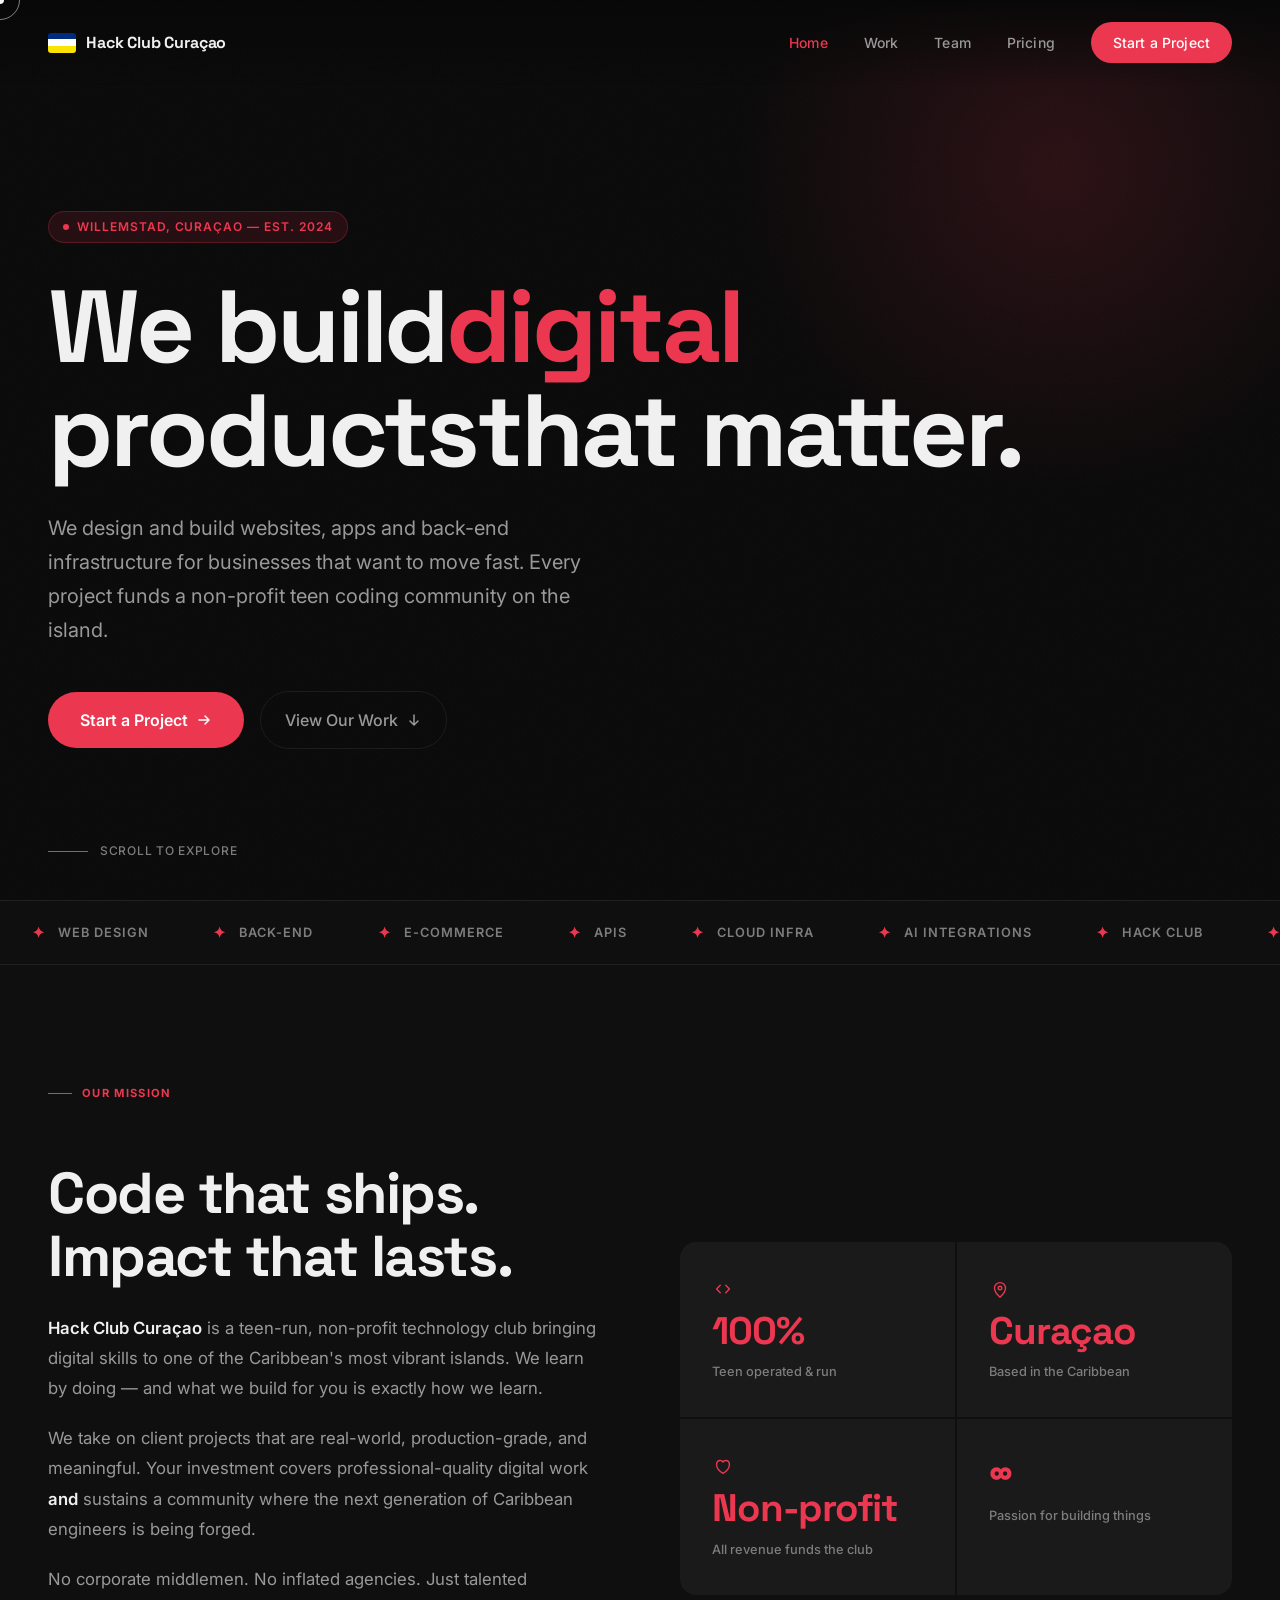
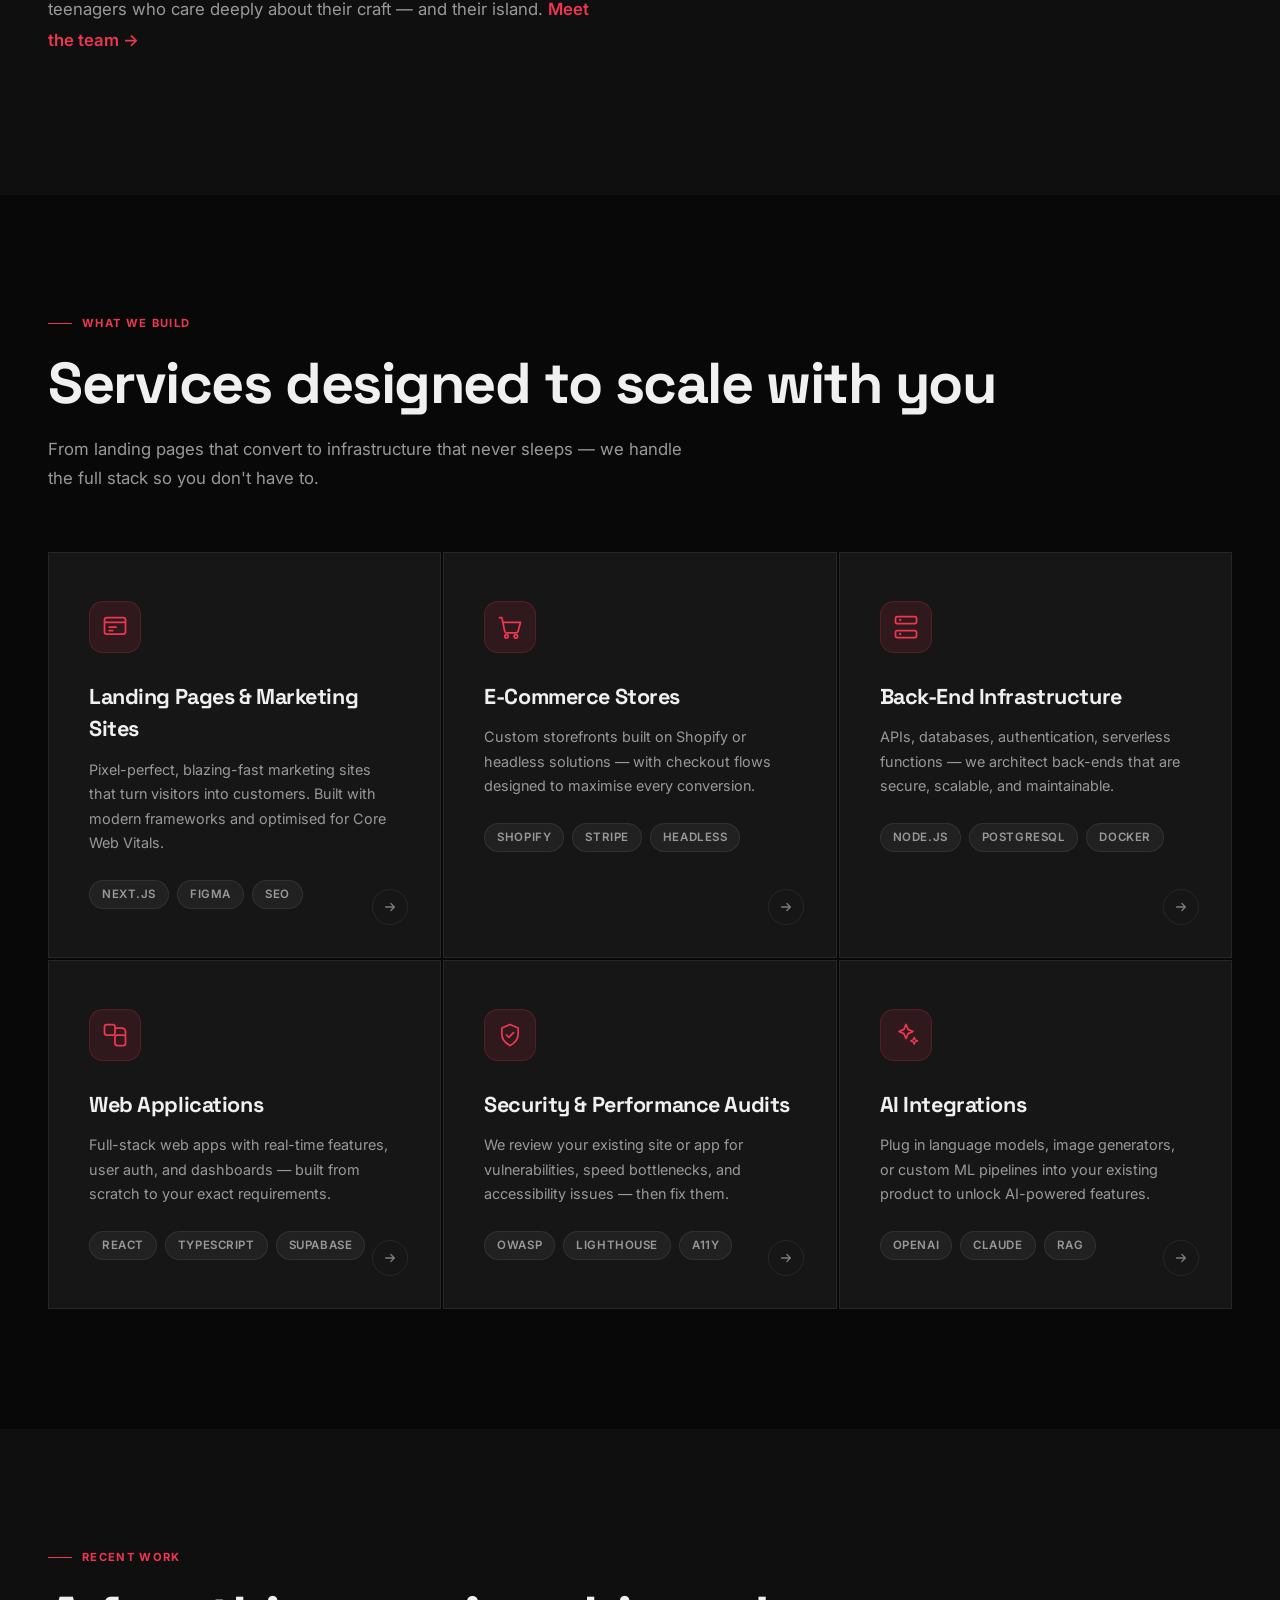
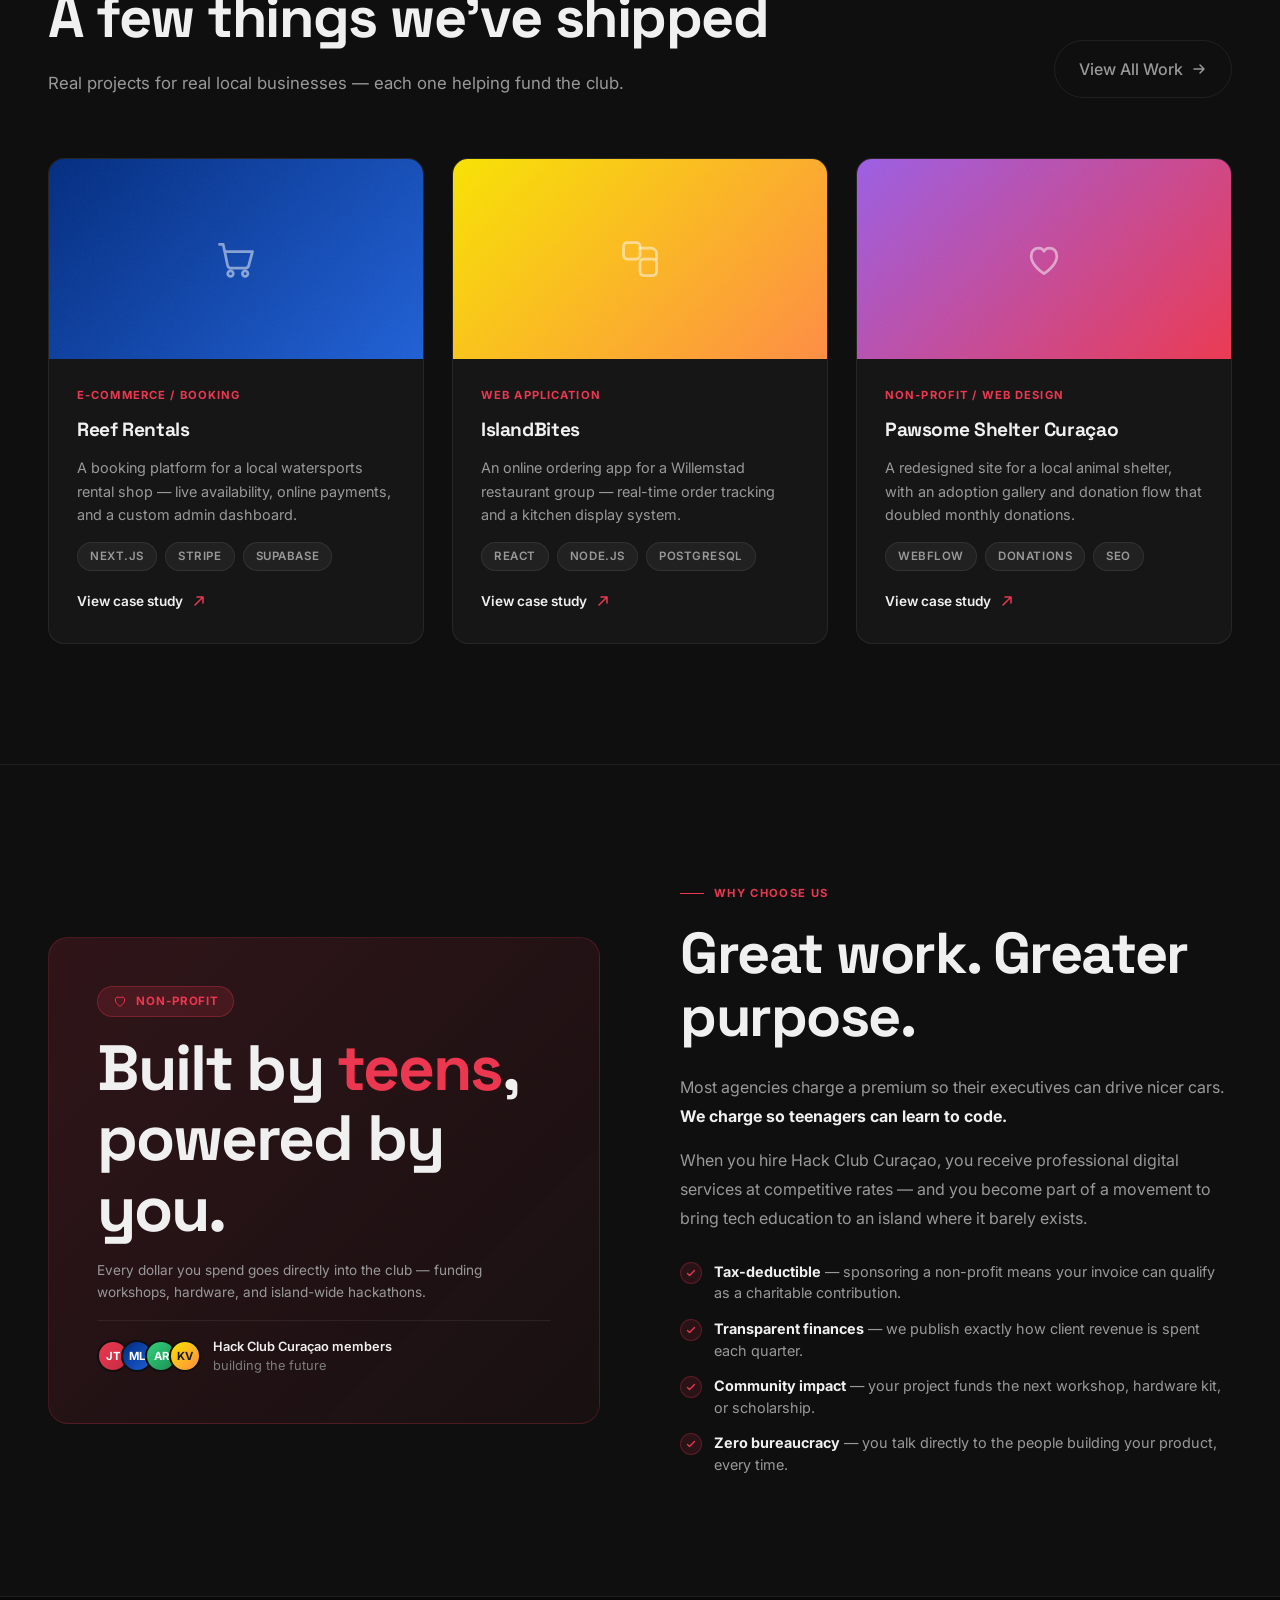
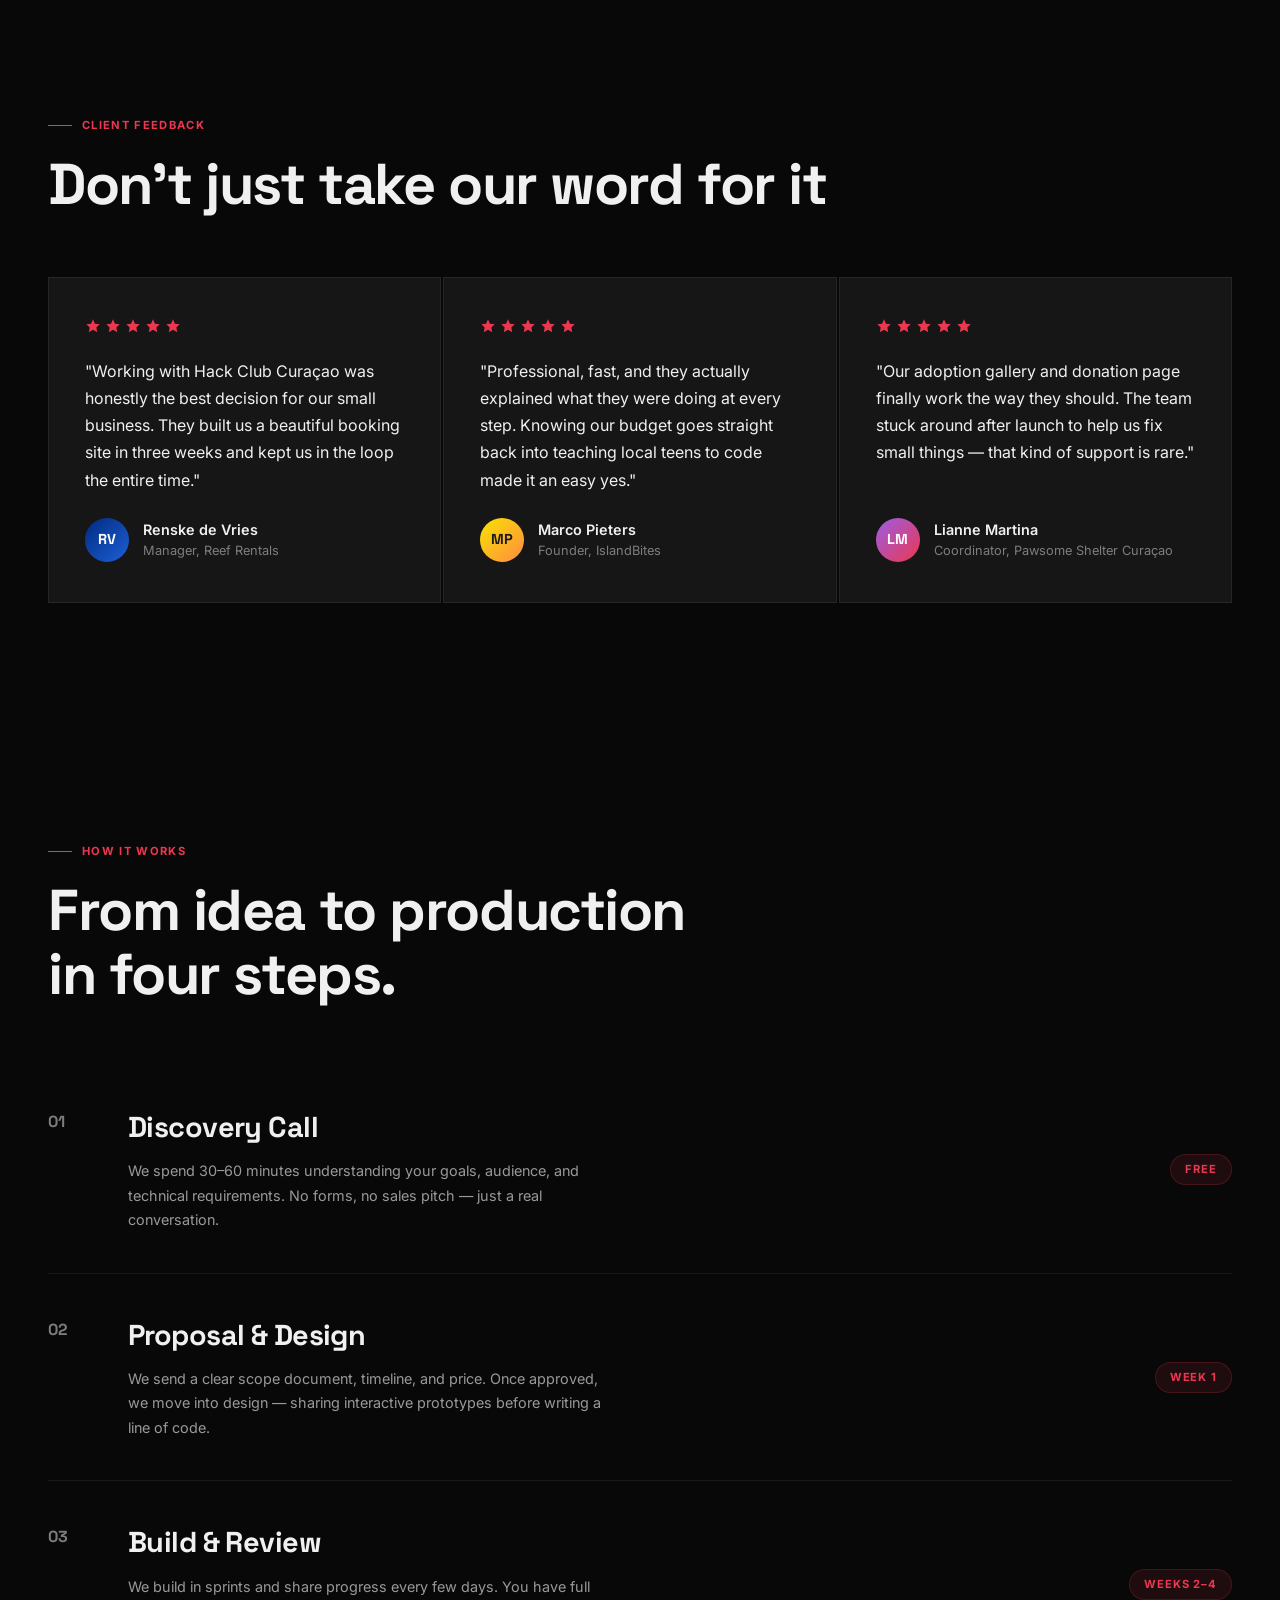
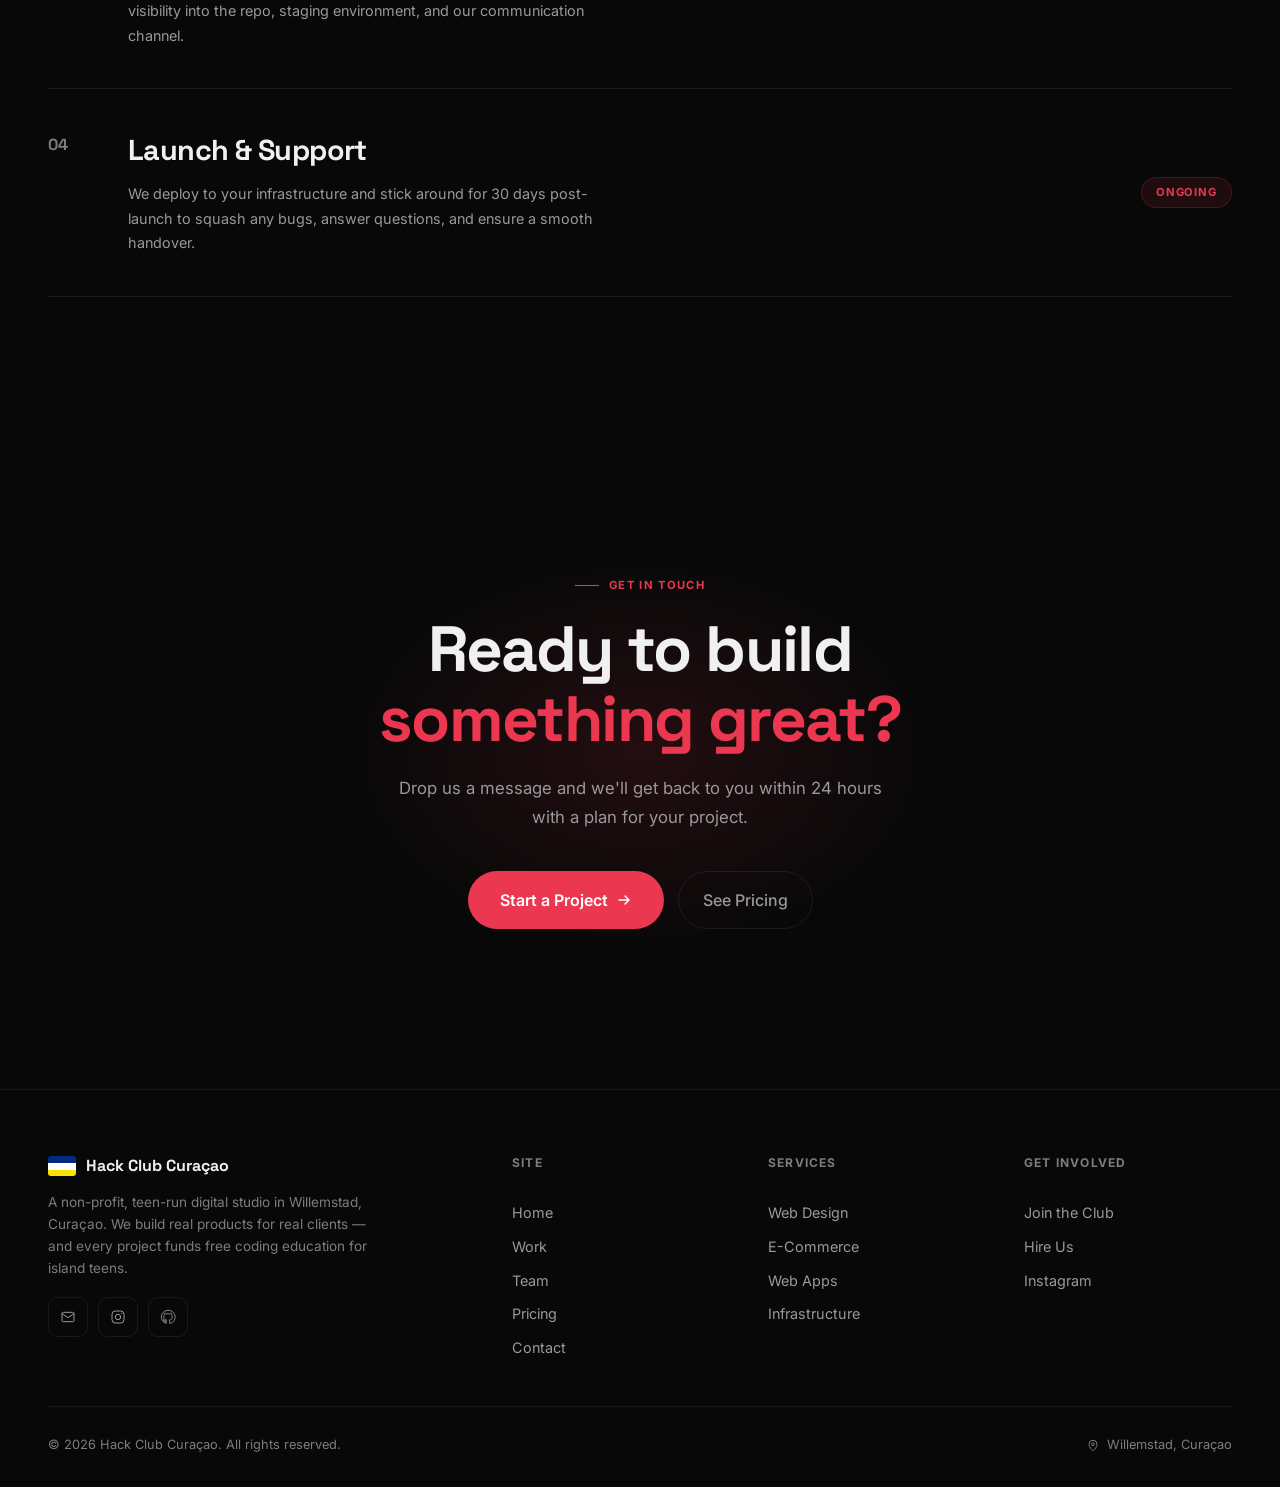
==== commit d3ace127: "lowk cooked" ====
--- a/index.html
+++ b/index.html
@@ -547,7 +547,7 @@
     <div class="footer-bottom">
       <div>© 2026 Hack Club Curaçao. All rights reserved.</div>
       <div class="footer-bottom-links">
-        <span>🏝️ Willemstad, Curaçao</span>
+        <span style="display:inline-flex;align-items:center;gap:6px"><svg class="icon-sm" viewBox="0 0 24 24" fill="none" xmlns="http://www.w3.org/2000/svg" aria-hidden="true"><path d="M12 21s-6-5.2-6-10a6 6 0 1 1 12 0c0 4.8-6 10-6 10z" stroke="currentColor" stroke-width="1.5" stroke-linejoin="round"/><circle cx="12" cy="11" r="2" stroke="currentColor" stroke-width="1.5"/></svg>Willemstad, Curaçao</span>
       </div>
     </div>
   </footer>
--- a/assets/css/style.css
+++ b/assets/css/style.css
@@ -644,11 +644,15 @@
 .plan-divider { height: 1px; background: var(--border); }
 .plan-desc { color: var(--mid); font-size: .85rem; line-height: 1.6; }
 .plan-features { display: flex; flex-direction: column; gap: 12px; }
+.plan-features li,
 .plan-feature {
   display: flex; align-items: flex-start; gap: 10px;
   font-size: .875rem; color: var(--mid); line-height: 1.5;
 }
-.feat-icon { color: var(--red); min-width: 16px; margin-top: 2px; }
+.feat-icon,
+.plan-features li .icon-sm {
+  color: var(--red); min-width: 16px; margin-top: 2px; flex-shrink: 0;
+}
 .plan-cta {
   margin-top: auto; padding: 14px 24px; border-radius: 100px;
   text-align: center; text-decoration: none; font-size: .875rem;
@@ -747,7 +751,7 @@
   display: flex; align-items: center; justify-content: center; color: var(--red);
   margin-bottom: 4px;
 }
-.info-card h3 { font-size: 1rem; }
+.info-card h3 { display: flex; align-items: center; gap: 10px; font-size: 1rem; }
 .info-card p { color: var(--mid); font-size: .9rem; line-height: 1.6; }
 .info-card a { color: var(--text); text-decoration: none; font-weight: 600; font-size: .9rem; }
 .info-card a:hover { color: var(--red); }
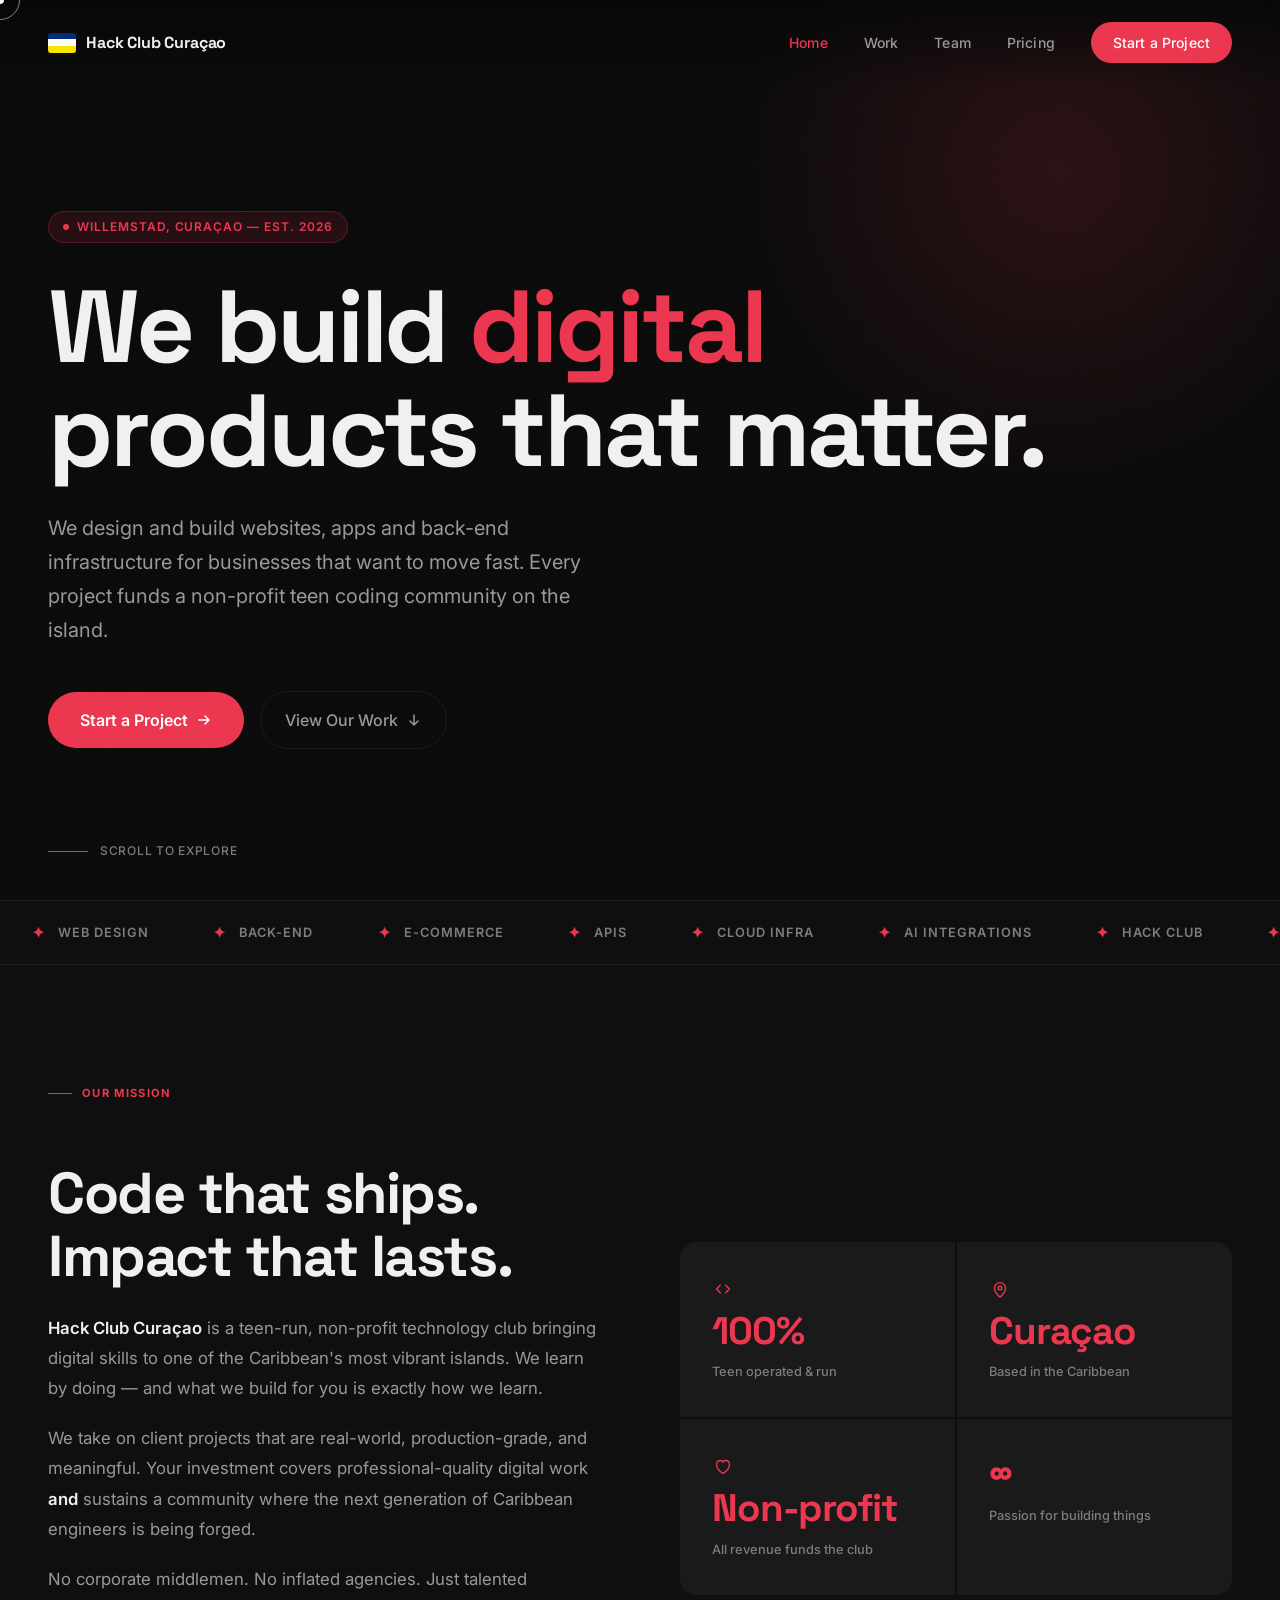
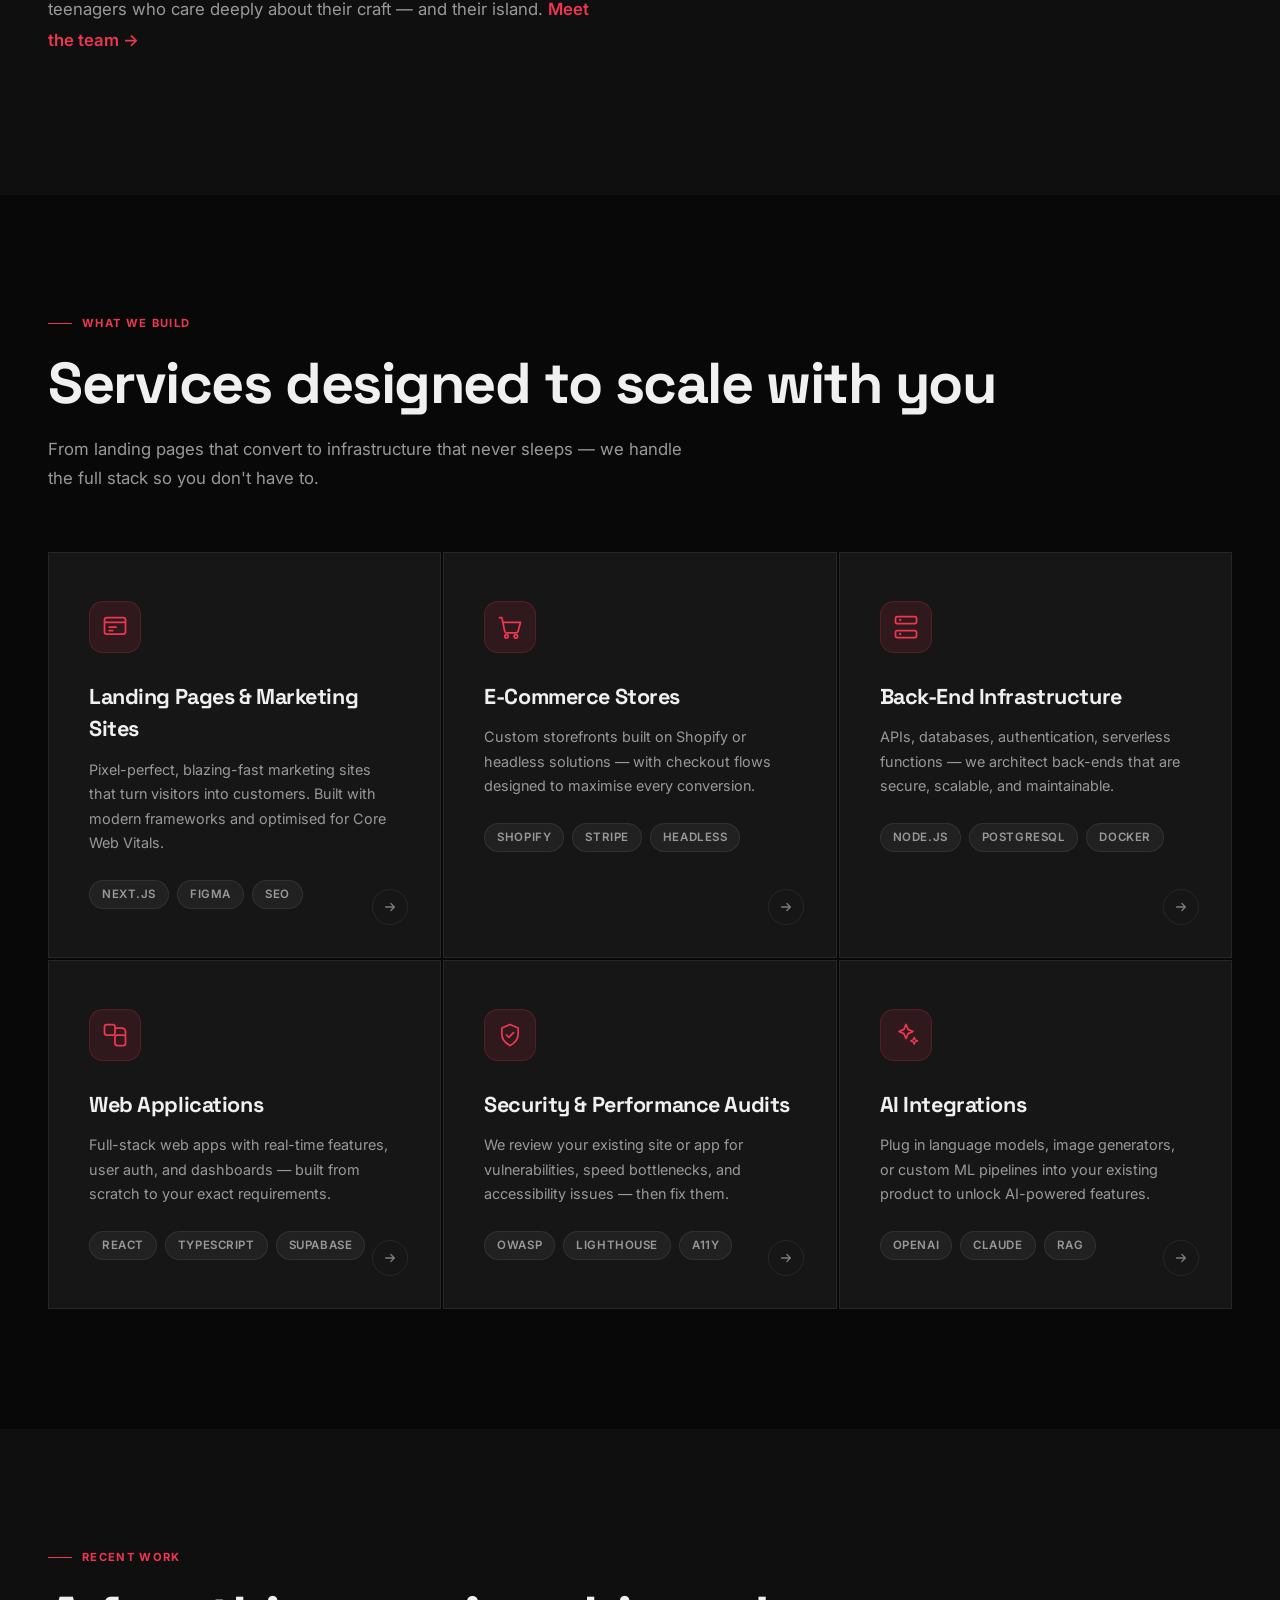
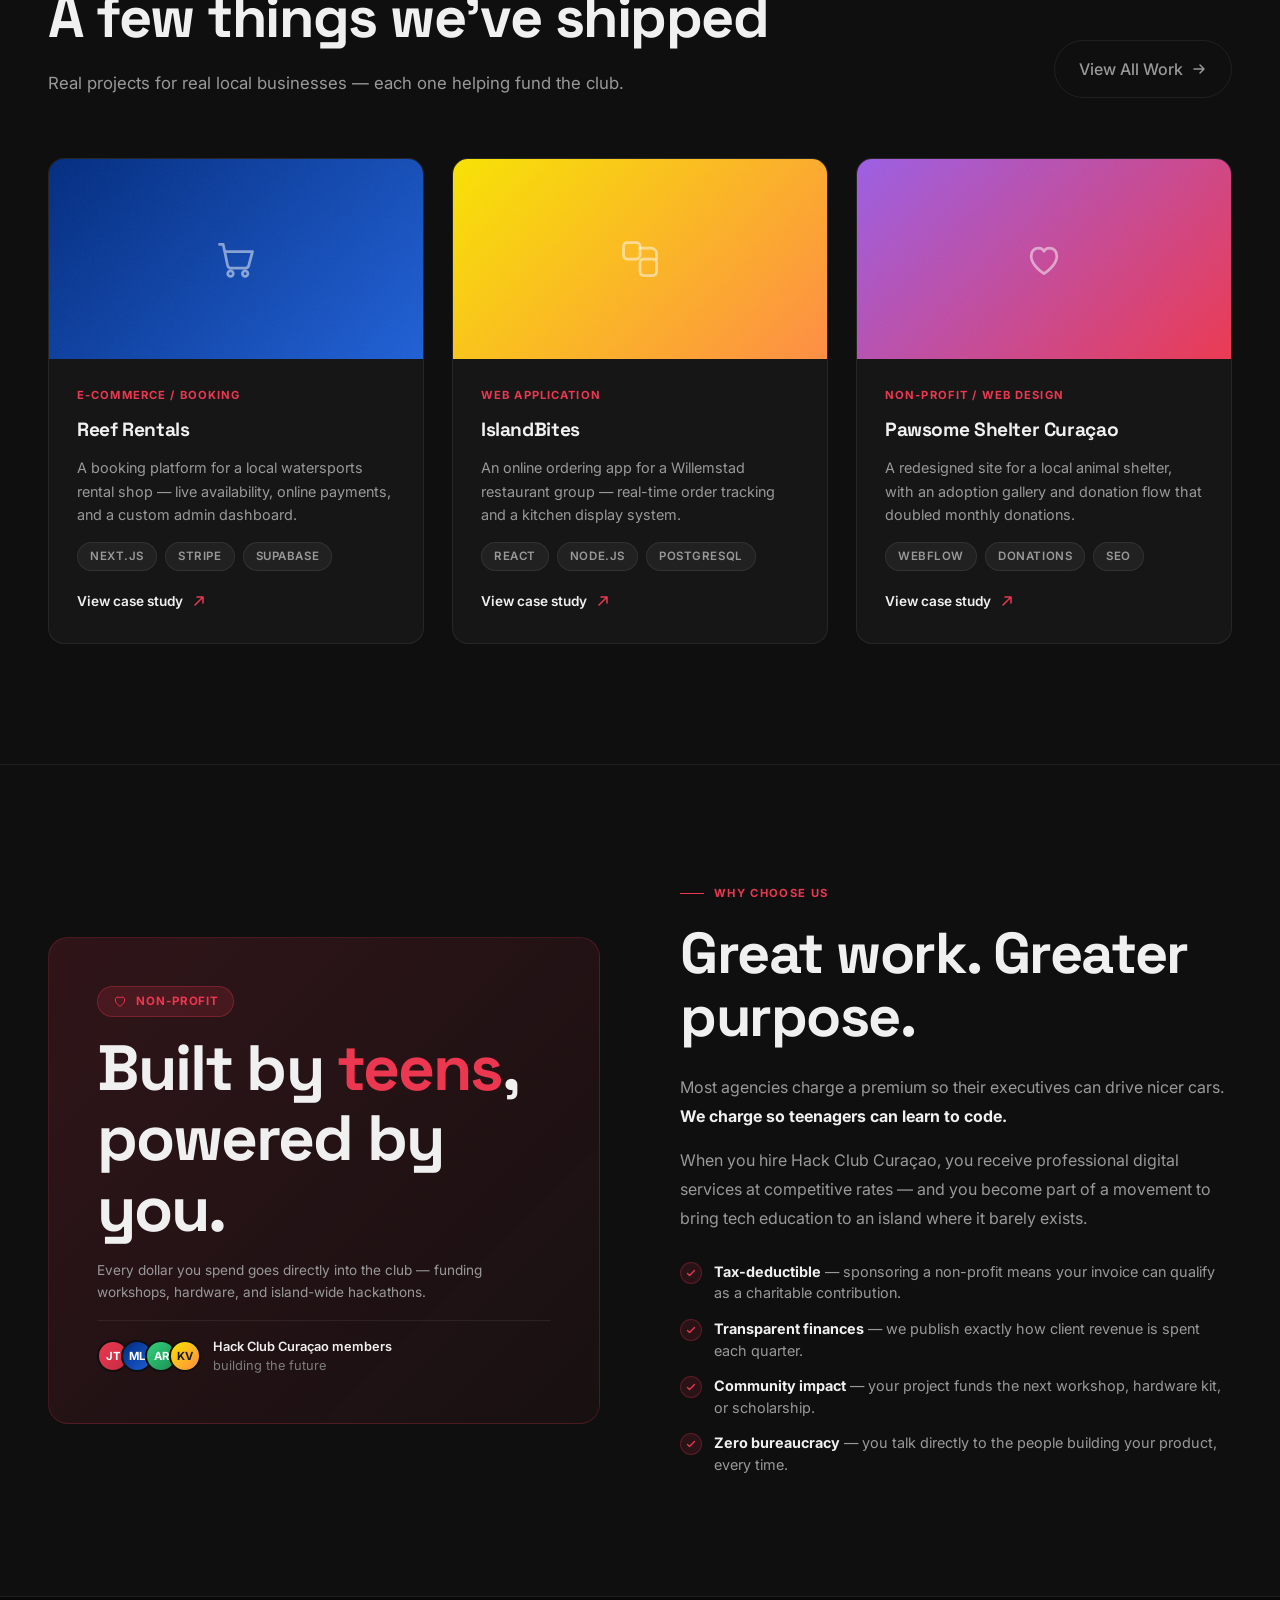
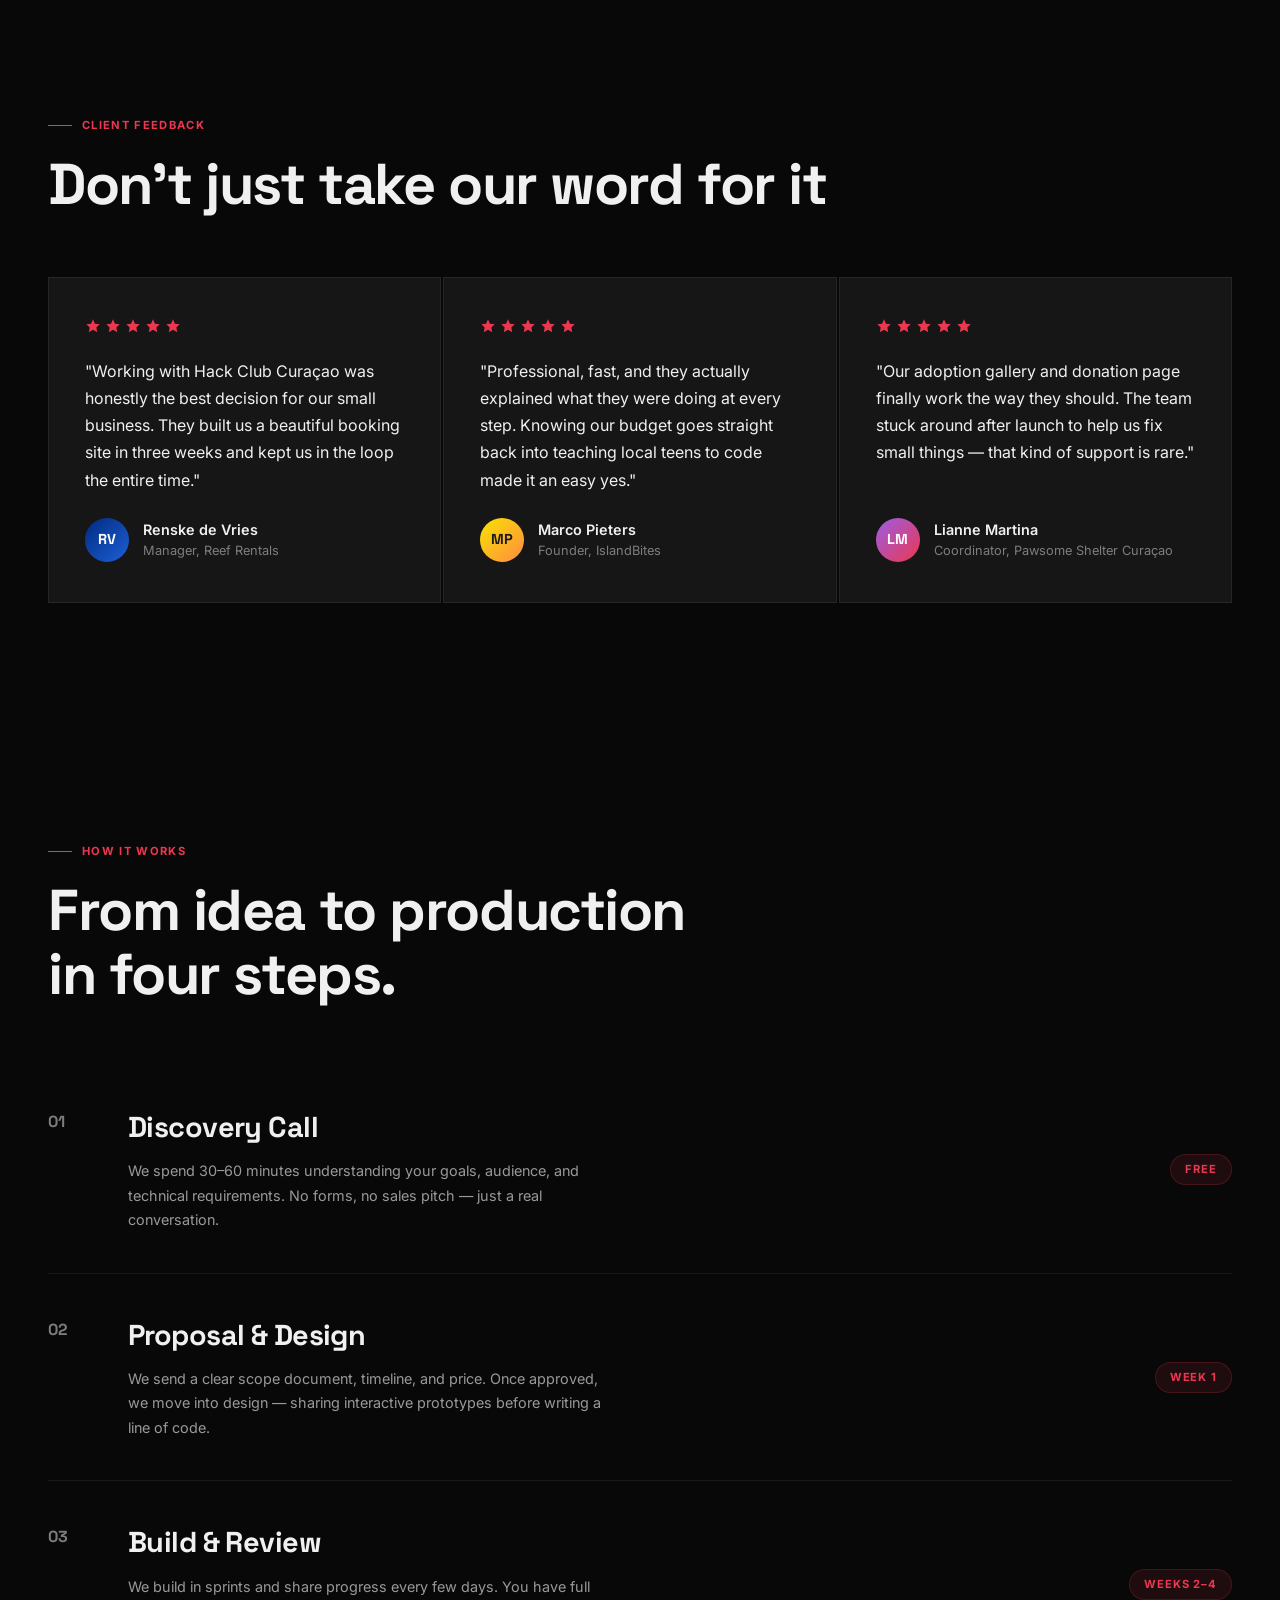
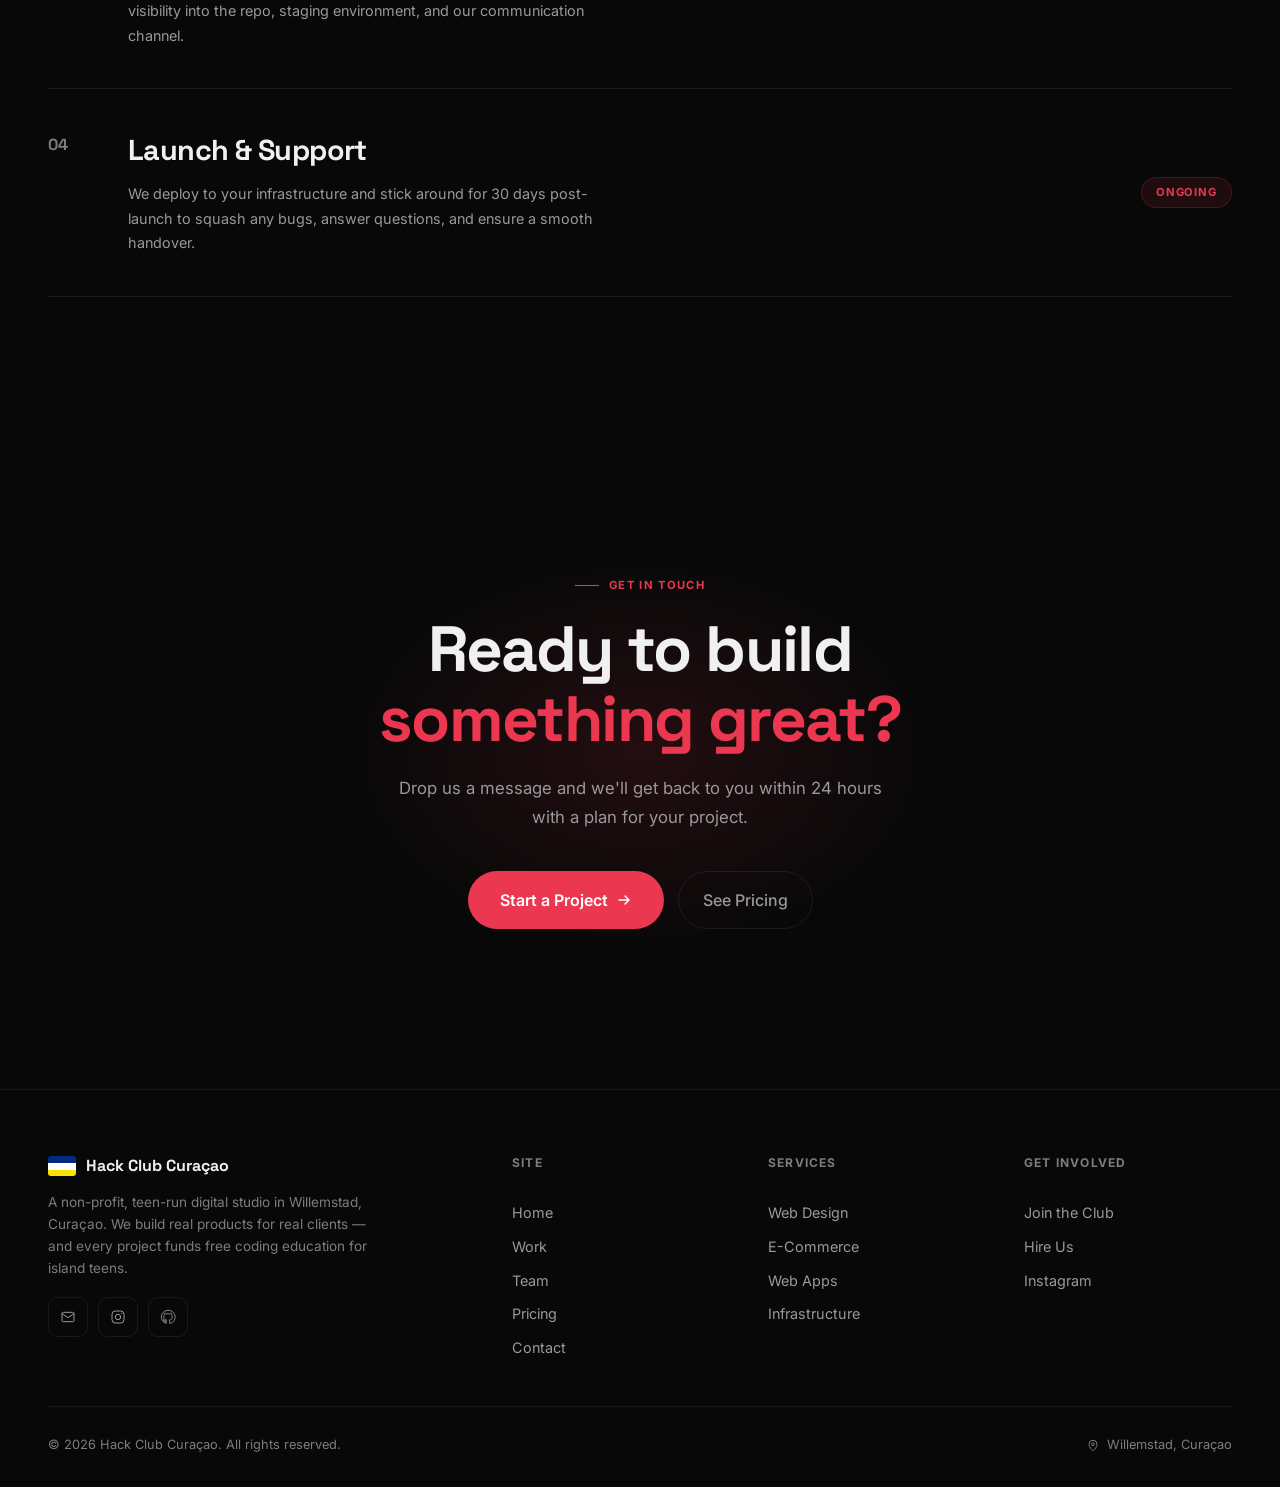
==== commit 9a1d323f: "transition #1" ====
--- a/index.html
+++ b/index.html
@@ -49,9 +49,9 @@
     <div class="hero-content">
       <div class="hero-eyebrow">
         <span class="hero-eyebrow-dot"></span>
-        Willemstad, Curaçao — Est. 2024
-      </div>
-      <h1 class="hero-title" id="heroTitle" data-words='["We build","digital","products","that matter."]' data-accent="1"></h1>
+        Willemstad, Curaçao — Est. 2026
+      </div>
+      <h1 class="hero-title" id="heroTitle" data-words='["We build","digital","products that matter."]' data-accent="1" data-newline="3"></h1>
       <p class="hero-sub">
         We design and build websites, apps and back-end infrastructure for businesses that want to move fast.
         Every project funds a non-profit teen coding community on the island.
--- a/assets/css/style.css
+++ b/assets/css/style.css
@@ -24,6 +24,39 @@
 }
 
 html { scroll-behavior: smooth; }
+
+/* ── Page transition overlay ── */
+#page-transition {
+  position: fixed;
+  inset: 0;
+  z-index: 9999;
+  pointer-events: none;
+  overflow: hidden;
+}
+#page-transition .pt-panel {
+  position: absolute;
+  left: -5%; right: -5%;
+  height: 100%;
+  background: var(--red);
+  transform: translateY(106%);
+  will-change: transform, border-radius;
+}
+
+@keyframes pt-cover {
+  0%   { transform: translateY(106%); border-radius: 60% 60% 0 0 / 90px 90px 0 0; }
+  100% { transform: translateY(0%);   border-radius: 0; }
+}
+@keyframes pt-reveal {
+  0%   { transform: translateY(0%);    border-radius: 0; }
+  100% { transform: translateY(-106%); border-radius: 0 0 60% 60% / 0 0 90px 90px; }
+}
+
+#page-transition.pt-covering .pt-panel {
+  animation: pt-cover .6s cubic-bezier(.76,0,.24,1) forwards;
+}
+#page-transition.pt-revealing .pt-panel {
+  animation: pt-reveal .6s cubic-bezier(.76,0,.24,1) forwards;
+}
 
 @media (prefers-reduced-motion: reduce) {
   html { scroll-behavior: auto; }
@@ -227,6 +260,7 @@
   animation: fade-up .7s forwards;
 }
 .hero-title .accent { color: var(--red); }
+.hero-title .word:last-child { white-space: nowrap; }
 .hero-sub {
   font-size: clamp(1rem, 1.8vw, 1.25rem);
   color: var(--mid); max-width: 560px; line-height: 1.7;
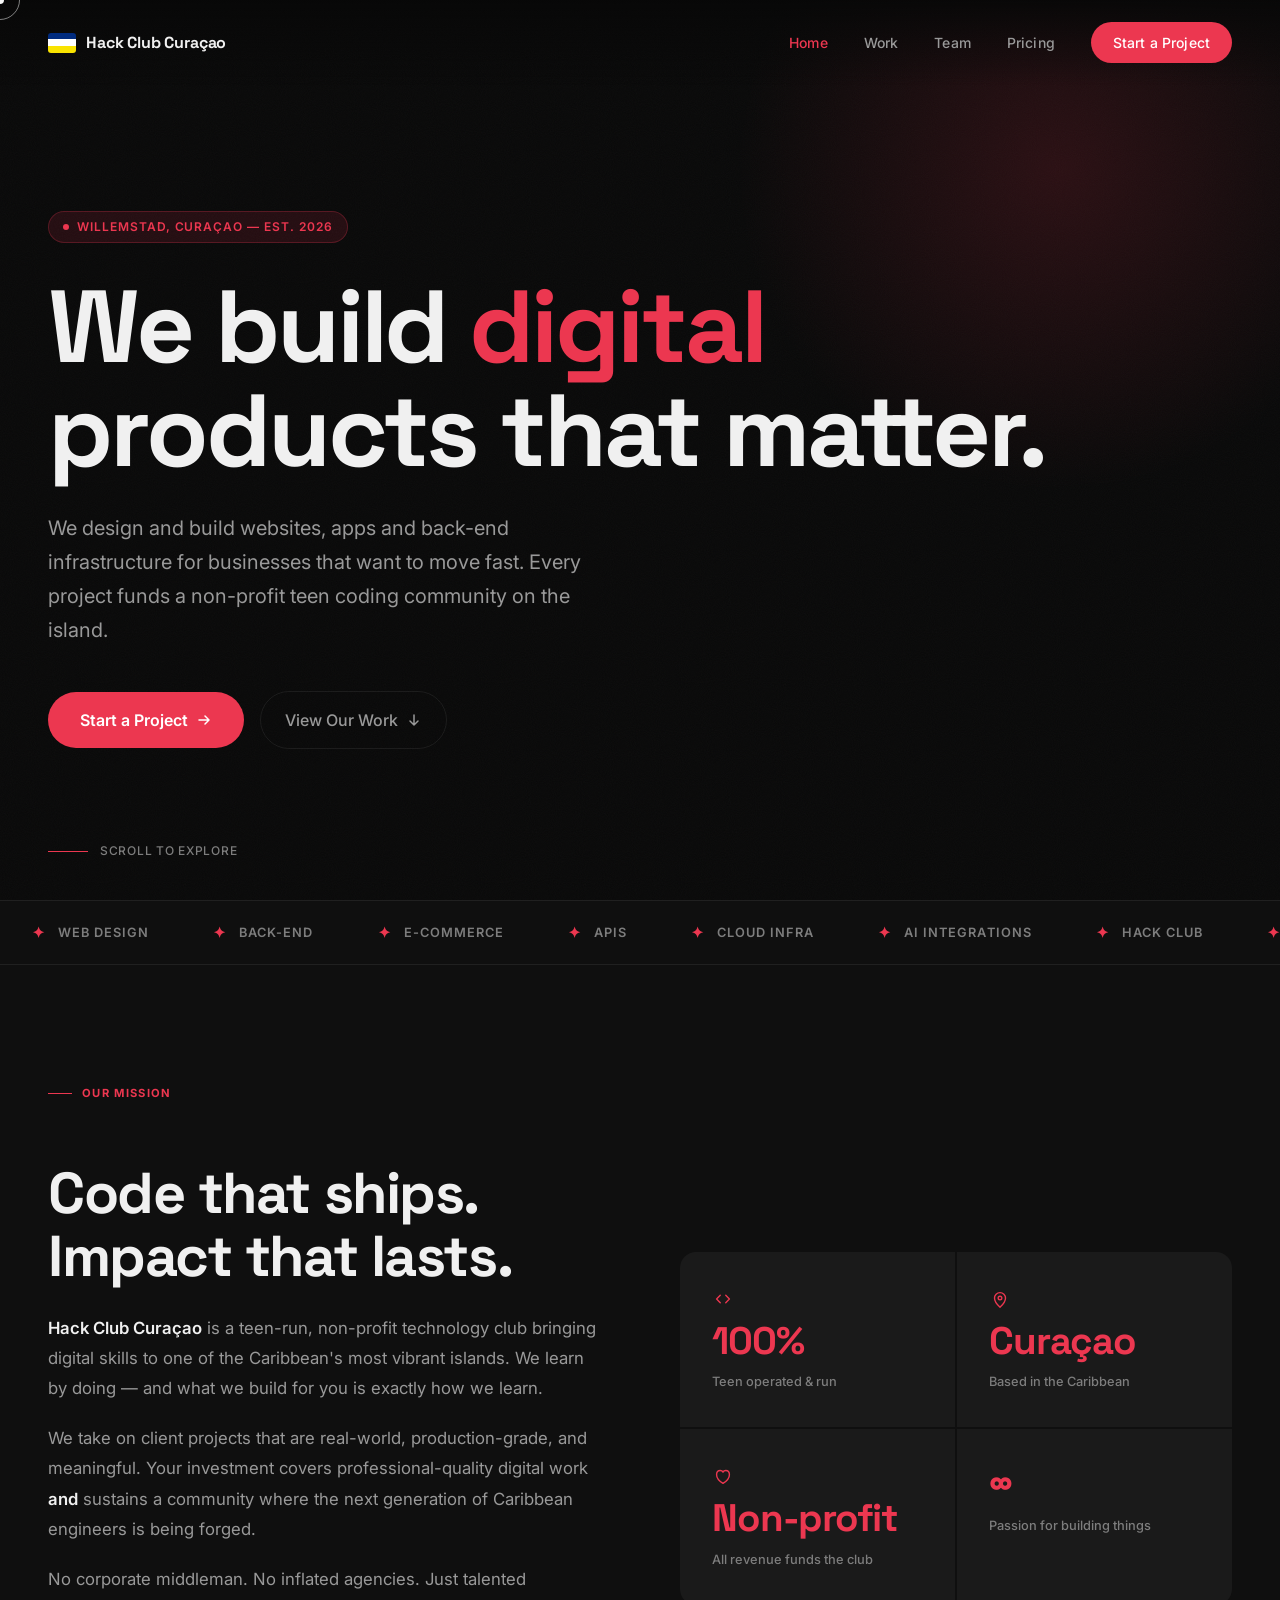
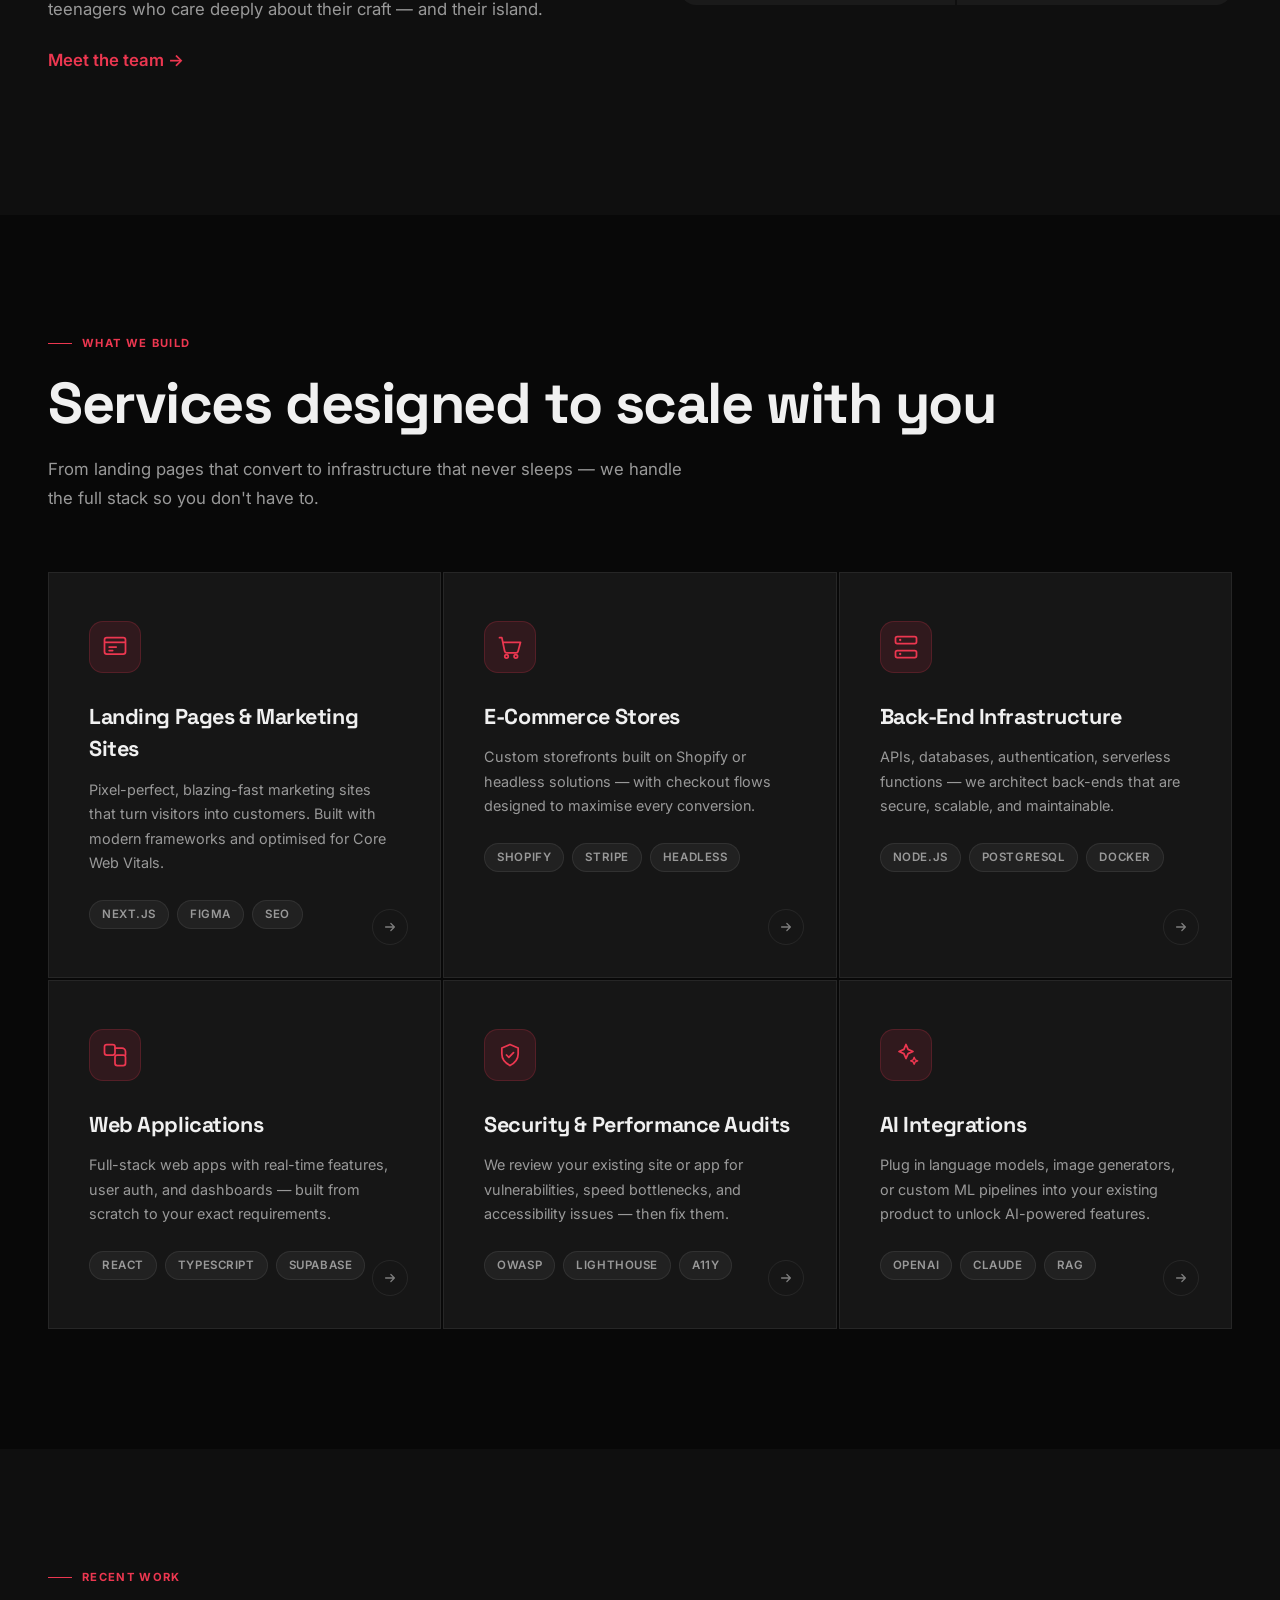
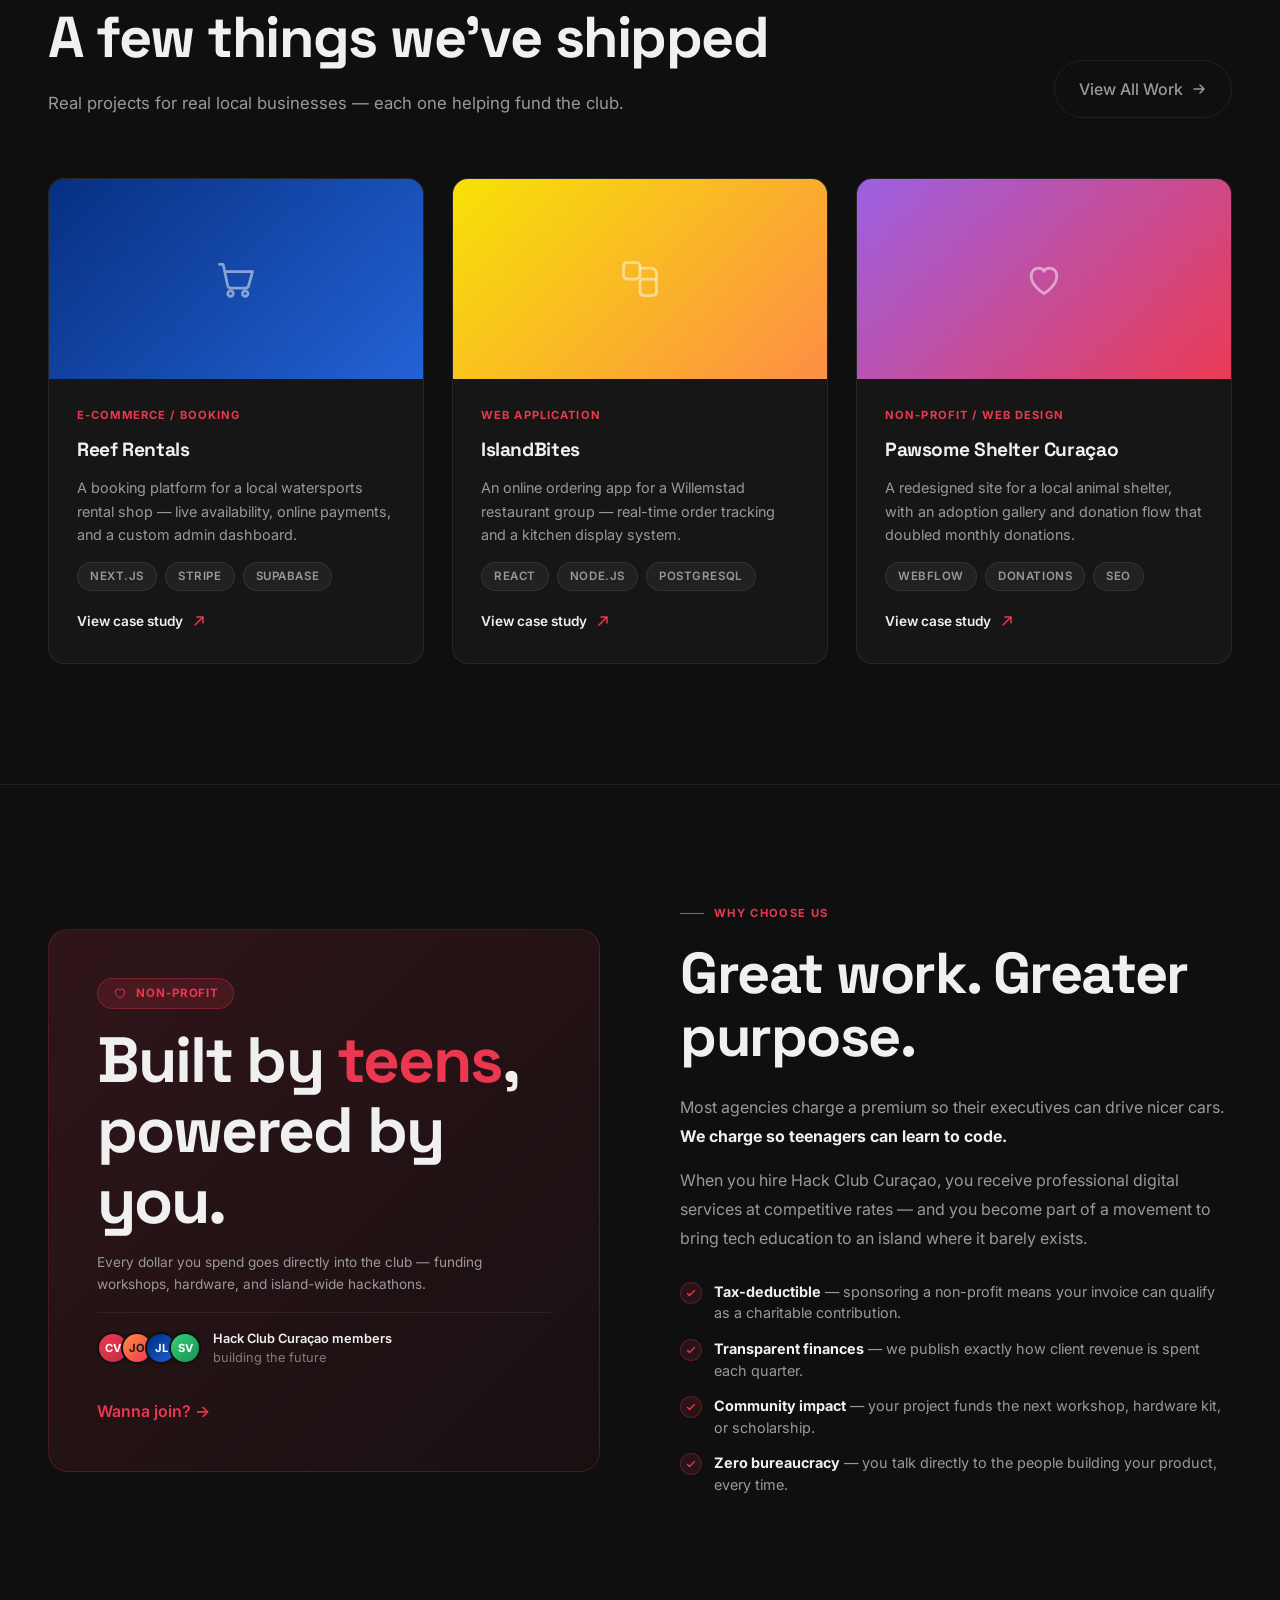
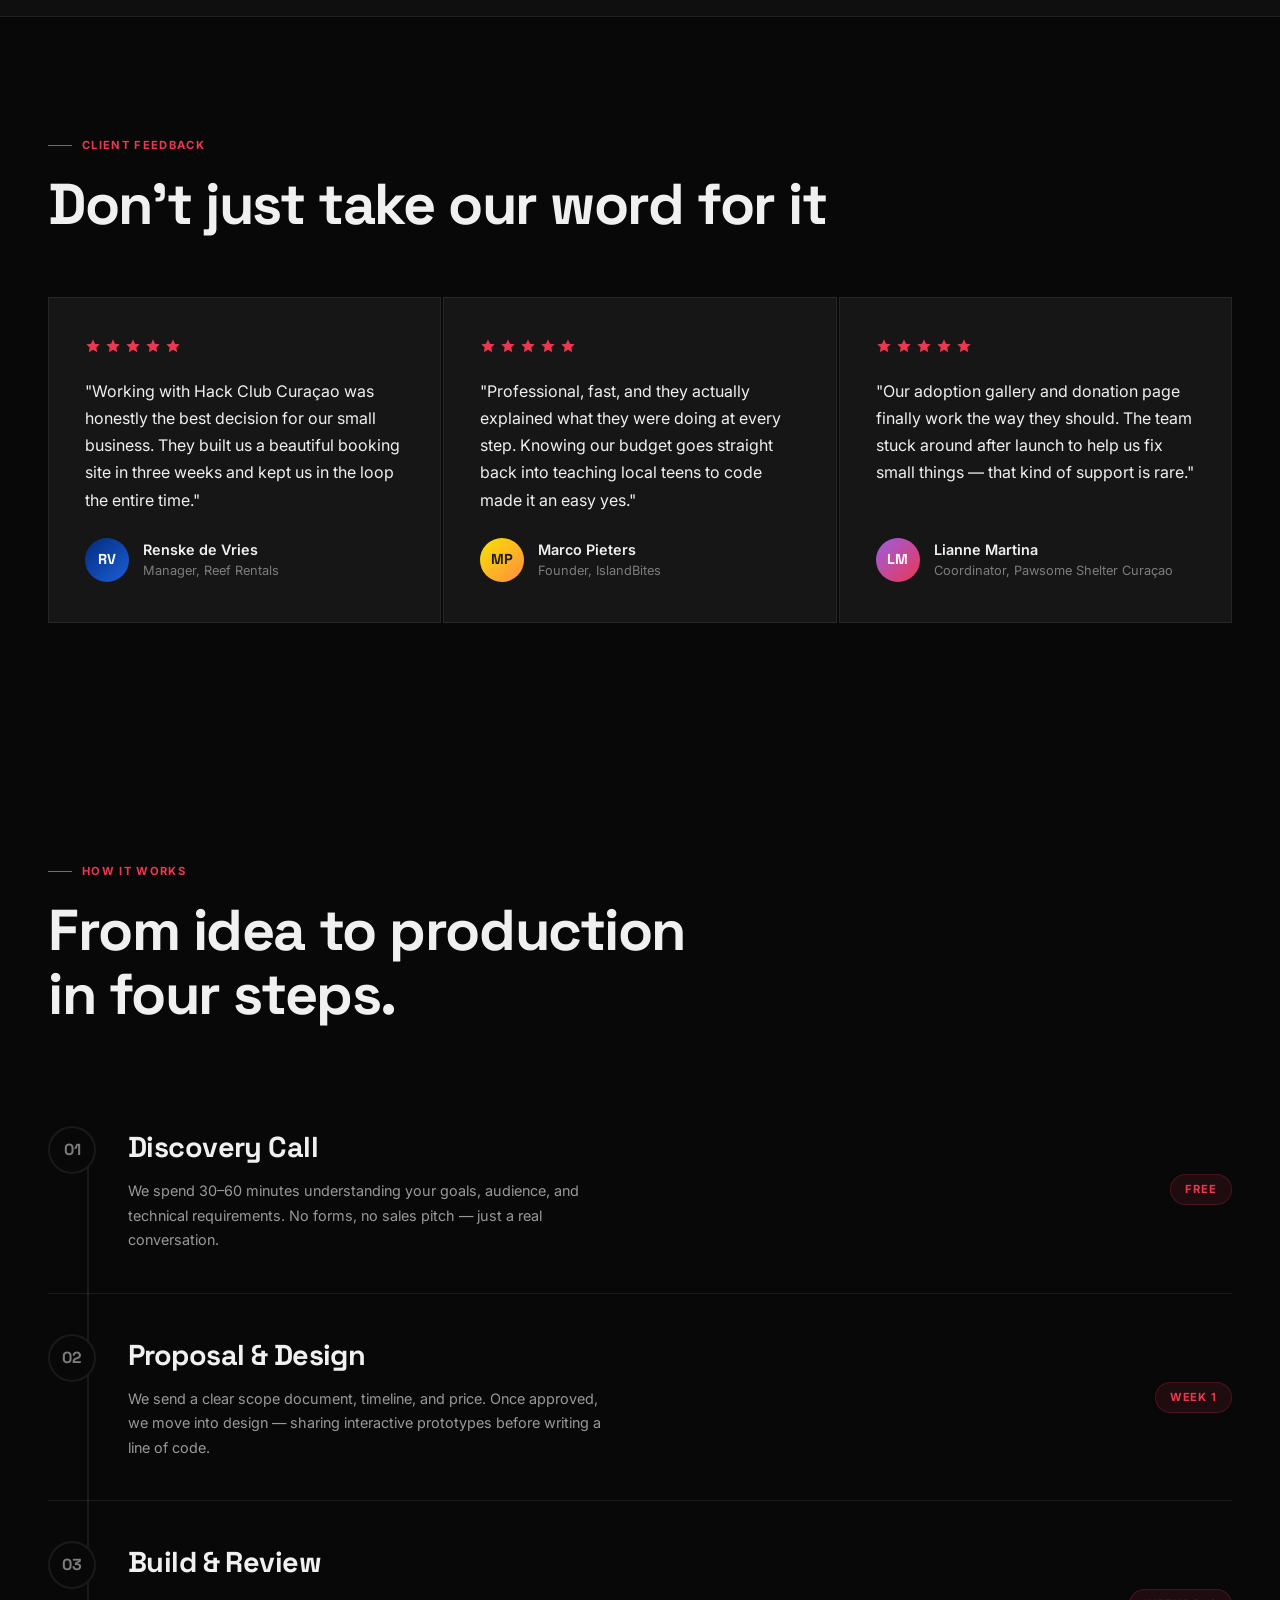
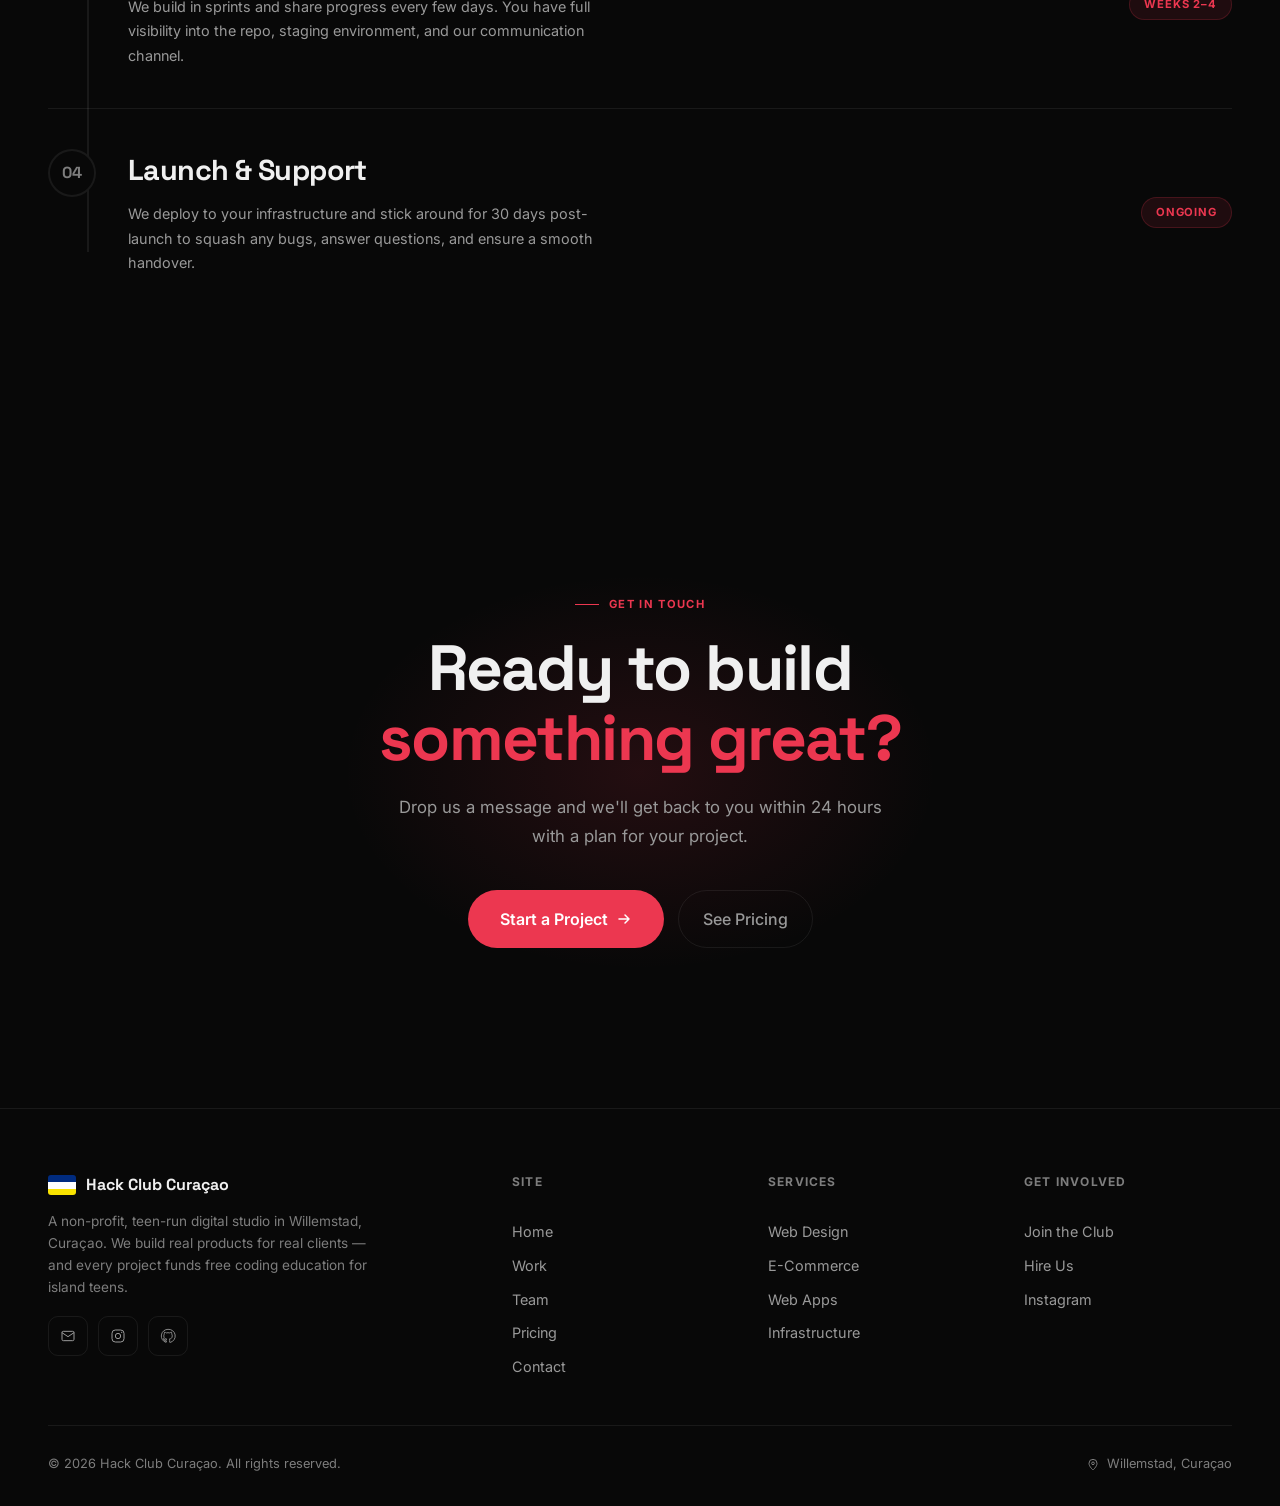
==== commit b8baf637: "a lot of lovely content" ====
--- a/index.html
+++ b/index.html
@@ -96,8 +96,11 @@
           a community where the next generation of Caribbean engineers is being forged.
         </p>
         <p>
-          No corporate middlemen. No inflated agencies. Just talented teenagers who care deeply
-          about their craft — and their island. <a href="team.html" style="color:var(--red);text-decoration:none;font-weight:600">Meet the team →</a>
+          No corporate middleman. No inflated agencies. Just talented teenagers who care deeply
+          about their craft — and their island.
+        </p>
+        <p>
+          <a href="team.html" style="color:var(--red);text-decoration:none;font-weight:600">Meet the team →</a>
         </p>
       </div>
       <div class="about-stats reveal">
@@ -252,6 +255,7 @@
       <a href="work.html#reef-rentals" class="work-card reveal">
         <div class="work-thumb grad-3">
           <svg class="icon-lg" viewBox="0 0 24 24" fill="none" xmlns="http://www.w3.org/2000/svg" aria-hidden="true"><path d="M3 4h2l2.4 11.4a2 2 0 0 0 2 1.6h7.6a2 2 0 0 0 2-1.6L21 8H6" stroke="currentColor" stroke-width="1.5" stroke-linecap="round" stroke-linejoin="round"/><circle cx="9" cy="20" r="1.5" stroke="currentColor" stroke-width="1.5"/><circle cx="17" cy="20" r="1.5" stroke="currentColor" stroke-width="1.5"/></svg>
+          <img class="work-img" src="media/work1.jpg" alt="" onerror="this.remove()">
         </div>
         <div class="work-body">
           <div class="work-cat">E-Commerce / Booking</div>
@@ -271,6 +275,7 @@
       <a href="work.html#islandbites" class="work-card reveal">
         <div class="work-thumb grad-6">
           <svg class="icon-lg" viewBox="0 0 24 24" fill="none" xmlns="http://www.w3.org/2000/svg" aria-hidden="true"><rect x="3" y="3" width="9" height="9" rx="2" stroke="currentColor" stroke-width="1.5"/><rect x="12" y="12" width="9" height="9" rx="2" stroke="currentColor" stroke-width="1.5"/><path d="M12 6h6a3 3 0 0 1 3 3v3" stroke="currentColor" stroke-width="1.5" stroke-linecap="round"/></svg>
+          <img class="work-img" src="media/work3.jpg" alt="" onerror="this.remove()">
         </div>
         <div class="work-body">
           <div class="work-cat">Web Application</div>
@@ -290,6 +295,7 @@
       <a href="work.html#pawsome-shelter" class="work-card reveal">
         <div class="work-thumb grad-5">
           <svg class="icon-lg" viewBox="0 0 24 24" fill="none" xmlns="http://www.w3.org/2000/svg" aria-hidden="true"><path d="M12 20s-7-4.4-7-9.5C5 7.5 7 6 9 6c1.5 0 2.5.7 3 1.8C12.5 6.7 13.5 6 15 6c2 0 4 1.5 4 4.5C19 15.6 12 20 12 20z" stroke="currentColor" stroke-width="1.5" stroke-linejoin="round"/></svg>
+          <img class="work-img" src="media/work4.jpg" alt="" onerror="this.remove()">
         </div>
         <div class="work-body">
           <div class="work-cat">Non-Profit / Web Design</div>
@@ -321,12 +327,13 @@
         <p class="np-desc">Every dollar you spend goes directly into the club — funding workshops, hardware, and island-wide hackathons.</p>
         <div class="np-divider"></div>
         <div class="np-members">
-          <div class="np-avatar grad-1" style="color:#fff">JT</div>
-          <div class="np-avatar grad-3" style="color:#fff">ML</div>
-          <div class="np-avatar grad-4" style="color:#fff">AR</div>
-          <div class="np-avatar grad-6" style="color:#1a1a1a">KV</div>
+          <div class="np-avatar grad-1" style="color:#fff">CV</div>
+          <div class="np-avatar grad-2" style="color:#1a1a1a">JO</div>
+          <div class="np-avatar grad-3" style="color:#fff">JL</div>
+          <div class="np-avatar grad-4" style="color:#fff">SV</div>
           <div class="np-member-text"><strong>Hack Club Curaçao members</strong><br/>building the future</div>
         </div>
+        <a href="https://curahack.club" target="_blank" rel="noopener" style="color:var(--red);text-decoration:none;font-weight:600;display:inline-block;margin-top:16px">Wanna join? →</a>
       </div>
       <div class="nonprofit-text reveal">
         <div class="section-label">Why Choose Us</div>
@@ -381,7 +388,7 @@
         </div>
         <blockquote>"Working with Hack Club Curaçao was honestly the best decision for our small business. They built us a beautiful booking site in three weeks and kept us in the loop the entire time."</blockquote>
         <div class="testimonial-author">
-          <div class="testimonial-avatar grad-3">RV</div>
+          <div class="testimonial-avatar grad-3">RV<img class="avatar-img" src="media/review1.jpg" alt="" onerror="this.remove()"></div>
           <div>
             <div class="name">Renske de Vries</div>
             <div class="role">Manager, Reef Rentals</div>
@@ -399,7 +406,7 @@
         </div>
         <blockquote>"Professional, fast, and they actually explained what they were doing at every step. Knowing our budget goes straight back into teaching local teens to code made it an easy yes."</blockquote>
         <div class="testimonial-author">
-          <div class="testimonial-avatar grad-6" style="color:#1a1a1a">MP</div>
+          <div class="testimonial-avatar grad-6" style="color:#1a1a1a">MP<img class="avatar-img" src="media/review2.jpg" alt="" onerror="this.remove()"></div>
           <div>
             <div class="name">Marco Pieters</div>
             <div class="role">Founder, IslandBites</div>
@@ -417,7 +424,7 @@
         </div>
         <blockquote>"Our adoption gallery and donation page finally work the way they should. The team stuck around after launch to help us fix small things — that kind of support is rare."</blockquote>
         <div class="testimonial-author">
-          <div class="testimonial-avatar grad-5">LM</div>
+          <div class="testimonial-avatar grad-5">LM<img class="avatar-img" src="media/review3.jpg" alt="" onerror="this.remove()"></div>
           <div>
             <div class="name">Lianne Martina</div>
             <div class="role">Coordinator, Pawsome Shelter Curaçao</div>
--- a/assets/css/style.css
+++ b/assets/css/style.css
@@ -38,24 +38,34 @@
   left: -5%; right: -5%;
   height: 100%;
   background: var(--red);
-  transform: translateY(106%);
-  will-change: transform, border-radius;
-}
+  /* push panel + fringe fully below viewport */
+  transform: translateY(calc(100% + 180px));
+  will-change: transform;
+}
+#page-transition .pt-dots {
+  position: absolute;
+  left: 0;
+  width: 100%;
+  display: block;
+  pointer-events: none;
+}
+#page-transition .pt-dots-top { bottom: 100%; }
+#page-transition .pt-dots-bot { top: 100%; }
 
 @keyframes pt-cover {
-  0%   { transform: translateY(106%); border-radius: 60% 60% 0 0 / 90px 90px 0 0; }
-  100% { transform: translateY(0%);   border-radius: 0; }
+  0%   { transform: translateY(calc(100% + 180px)); }
+  100% { transform: translateY(0%); }
 }
 @keyframes pt-reveal {
-  0%   { transform: translateY(0%);    border-radius: 0; }
-  100% { transform: translateY(-106%); border-radius: 0 0 60% 60% / 0 0 90px 90px; }
+  0%   { transform: translateY(0%); }
+  100% { transform: translateY(calc(-100% - 180px)); }
 }
 
 #page-transition.pt-covering .pt-panel {
-  animation: pt-cover .6s cubic-bezier(.76,0,.24,1) forwards;
+  animation: pt-cover .75s cubic-bezier(0.65, 0, 0.35, 1) forwards;
 }
 #page-transition.pt-revealing .pt-panel {
-  animation: pt-reveal .6s cubic-bezier(.76,0,.24,1) forwards;
+  animation: pt-reveal .75s cubic-bezier(0.65, 0, 0.35, 1) forwards;
 }
 
 @media (prefers-reduced-motion: reduce) {
@@ -476,6 +486,13 @@
   color: rgba(255,255,255,.5);
 }
 .work-thumb .icon-lg { width: 44px; height: 44px; }
+/* Optional case-study photo — drop a file in /media (work1.jpg, work2.jpg, ...)
+   and it covers the gradient + icon placeholder automatically. If the file
+   is missing, onerror removes the <img> and the placeholder shows as-is. */
+.work-img {
+  position: absolute; inset: 0; width: 100%; height: 100%;
+  object-fit: cover;
+}
 .work-thumb::after {
   content: ''; position: absolute; inset: 0;
   background-image: url("data:image/svg+xml,%3Csvg viewBox='0 0 256 256' xmlns='http://www.w3.org/2000/svg'%3E%3Cfilter id='n'%3E%3CfeTurbulence type='fractalNoise' baseFrequency='.9' numOctaves='3'/%3E%3C/filter%3E%3Crect width='100%25' height='100%25' filter='url(%23n)' opacity='.06'/%3E%3C/svg%3E");
@@ -508,6 +525,14 @@
   display: flex; align-items: center; justify-content: center;
   font-family: 'Space Grotesk', sans-serif; font-weight: 700; font-size: 1.2rem;
   color: #fff; margin-bottom: 20px;
+  position: relative; overflow: hidden;
+}
+/* Optional profile photo — drop a file in /media (pfp1.jpg, pfp2.jpg, ...)
+   and it covers the gradient/initials automatically. If the file is
+   missing, onerror hides the <img> and the gradient + initials show. */
+.avatar-img {
+  position: absolute; inset: 0; width: 100%; height: 100%;
+  object-fit: cover; border-radius: 50%;
 }
 .team-card h3 { font-size: 1.1rem; margin-bottom: 2px; }
 .team-role { font-size: .8rem; color: var(--red); font-weight: 600; margin-bottom: 12px; }
@@ -546,6 +571,7 @@
   display: flex; align-items: center; justify-content: center;
   font-family: 'Space Grotesk', sans-serif; font-weight: 700; font-size: .9rem;
   color: #fff; flex-shrink: 0;
+  position: relative; overflow: hidden;
 }
 .testimonial-author .name { font-size: .9rem; font-weight: 600; color: var(--text); }
 .testimonial-author .role { font-size: .8rem; color: var(--muted); }
@@ -609,7 +635,14 @@
 
 /* ─── PROCESS ─── */
 .process { background: var(--bg); }
-.process-steps { margin-top: 60px; display: flex; flex-direction: column; gap: 0; }
+.process-steps { margin-top: 60px; display: flex; flex-direction: column; gap: 0; position: relative; }
+.process-steps::before {
+  content: '';
+  position: absolute; z-index: 0;
+  left: 40px; top: 64px; bottom: 64px;
+  width: 2px; background: var(--border);
+  transform: translateX(-50%);
+}
 .step {
   display: grid; grid-template-columns: 80px 1fr;
   gap: 0; border-bottom: 1px solid var(--border);
@@ -617,16 +650,18 @@
   transition: background .2s;
   position: relative;
 }
-.step::after {
-  content: ''; position: absolute; left: 0; right: 0; bottom: 0;
-  height: 1px; background: var(--red); transform: scaleX(0);
-  transform-origin: left; transition: transform .4s cubic-bezier(.16,1,.3,1);
-}
-.step:hover::after, .step:focus-within::after { transform: scaleX(1); }
+.step:last-child { border-bottom: none; }
 .step-num {
   font-family: 'Space Grotesk', sans-serif;
   font-size: 1rem; font-weight: 700; color: var(--muted);
-  padding-top: 4px;
+  width: 48px; height: 48px; border-radius: 50%;
+  display: flex; align-items: center; justify-content: center;
+  background: var(--bg); border: 2px solid var(--border);
+  position: relative; z-index: 1;
+  transition: border-color .3s cubic-bezier(.16,1,.3,1), color .3s, background .3s;
+}
+.step:hover .step-num, .step:focus-within .step-num {
+  border-color: var(--red); color: var(--red); background: rgba(236,55,80,.08);
 }
 .step-body { display: flex; justify-content: space-between; align-items: start; gap: 40px; }
 .step-title {
@@ -674,7 +709,7 @@
   line-height: 1;
 }
 .plan-price sup { font-size: 1.2rem; vertical-align: super; font-weight: 500; }
-.plan-price .period { font-size: .9rem; font-weight: 400; color: var(--muted); }
+.plan-price .period { font-size: .9rem; font-weight: 400; color: var(--muted); margin-left: 6px; }
 .plan-divider { height: 1px; background: var(--border); }
 .plan-desc { color: var(--mid); font-size: .85rem; line-height: 1.6; }
 .plan-features { display: flex; flex-direction: column; gap: 12px; }
@@ -868,9 +903,9 @@
   }
   .nav-cta { margin-top: 12px; padding: 16px 32px; font-size: 1.1rem; }
 
-  section { padding: 80px 24px; }
-  .hero { padding: 120px 24px 60px; }
-  .page-hero { padding: 130px 24px 60px; }
+  section { padding: 80px 28px; }
+  .hero { padding: 120px 28px 60px; }
+  .page-hero { padding: 130px 28px 60px; }
   .about-grid { grid-template-columns: 1fr; gap: 40px; }
   .nonprofit-inner { grid-template-columns: 1fr; gap: 48px; }
   .step-body { flex-direction: column; gap: 12px; }
@@ -881,9 +916,49 @@
   .section-head { margin-bottom: 40px; }
 }
 @media (max-width: 600px) {
-  .hero-title { letter-spacing: -.025em; }
+  /* Hero */
+  .hero { padding: 110px 20px 56px; }
+  .hero-title {
+    font-size: clamp(2.4rem, 11vw, 3.2rem);
+    letter-spacing: -.02em;
+    line-height: 1.06;
+  }
+  .hero-title .word:last-child { white-space: normal; } /* allow wrap on small screens */
+  .hero-sub { font-size: 1rem; max-width: 100%; }
+  .hero-actions { margin-top: 32px; gap: 12px; }
+  .hero-actions .btn-primary,
+  .hero-actions .btn-ghost { width: 100%; justify-content: center; }
+  .hero-scroll { left: 20px; bottom: 28px; }
+  .hero-eyebrow { font-size: .7rem; padding: 5px 12px; margin-bottom: 24px; }
+
+  /* Page heroes */
+  .page-hero { padding: 110px 20px 48px; }
+
+  /* Sections */
+  section { padding: 64px 20px; }
+
+  /* Stats */
   .about-stats { grid-template-columns: 1fr 1fr; }
-  .step { grid-template-columns: 52px 1fr; }
+
+  /* Process */
+  .step { grid-template-columns: 44px 1fr; }
+  .step-num { width: 36px; height: 36px; font-size: .85rem; }
+  .process-steps::before { left: 22px; }
+
+  /* Buttons — full width stacked */
+  .cta-actions { flex-direction: column; align-items: stretch; }
+  .cta-actions .btn-primary,
+  .cta-actions .btn-ghost { width: 100%; justify-content: center; }
+
+  /* Footer */
   .footer-grid { grid-template-columns: 1fr; gap: 28px; }
-  .footer-bottom { flex-direction: column; align-items: flex-start; }
-}
+  .footer-bottom { flex-direction: column; align-items: flex-start; gap: 12px; }
+
+  /* Section heads */
+  .section-head { flex-direction: column; align-items: flex-start; gap: 12px; }
+}
+
+@media (max-width: 400px) {
+  .hero-title { font-size: clamp(2rem, 12vw, 2.6rem); }
+  .about-stats { grid-template-columns: 1fr; }
+}
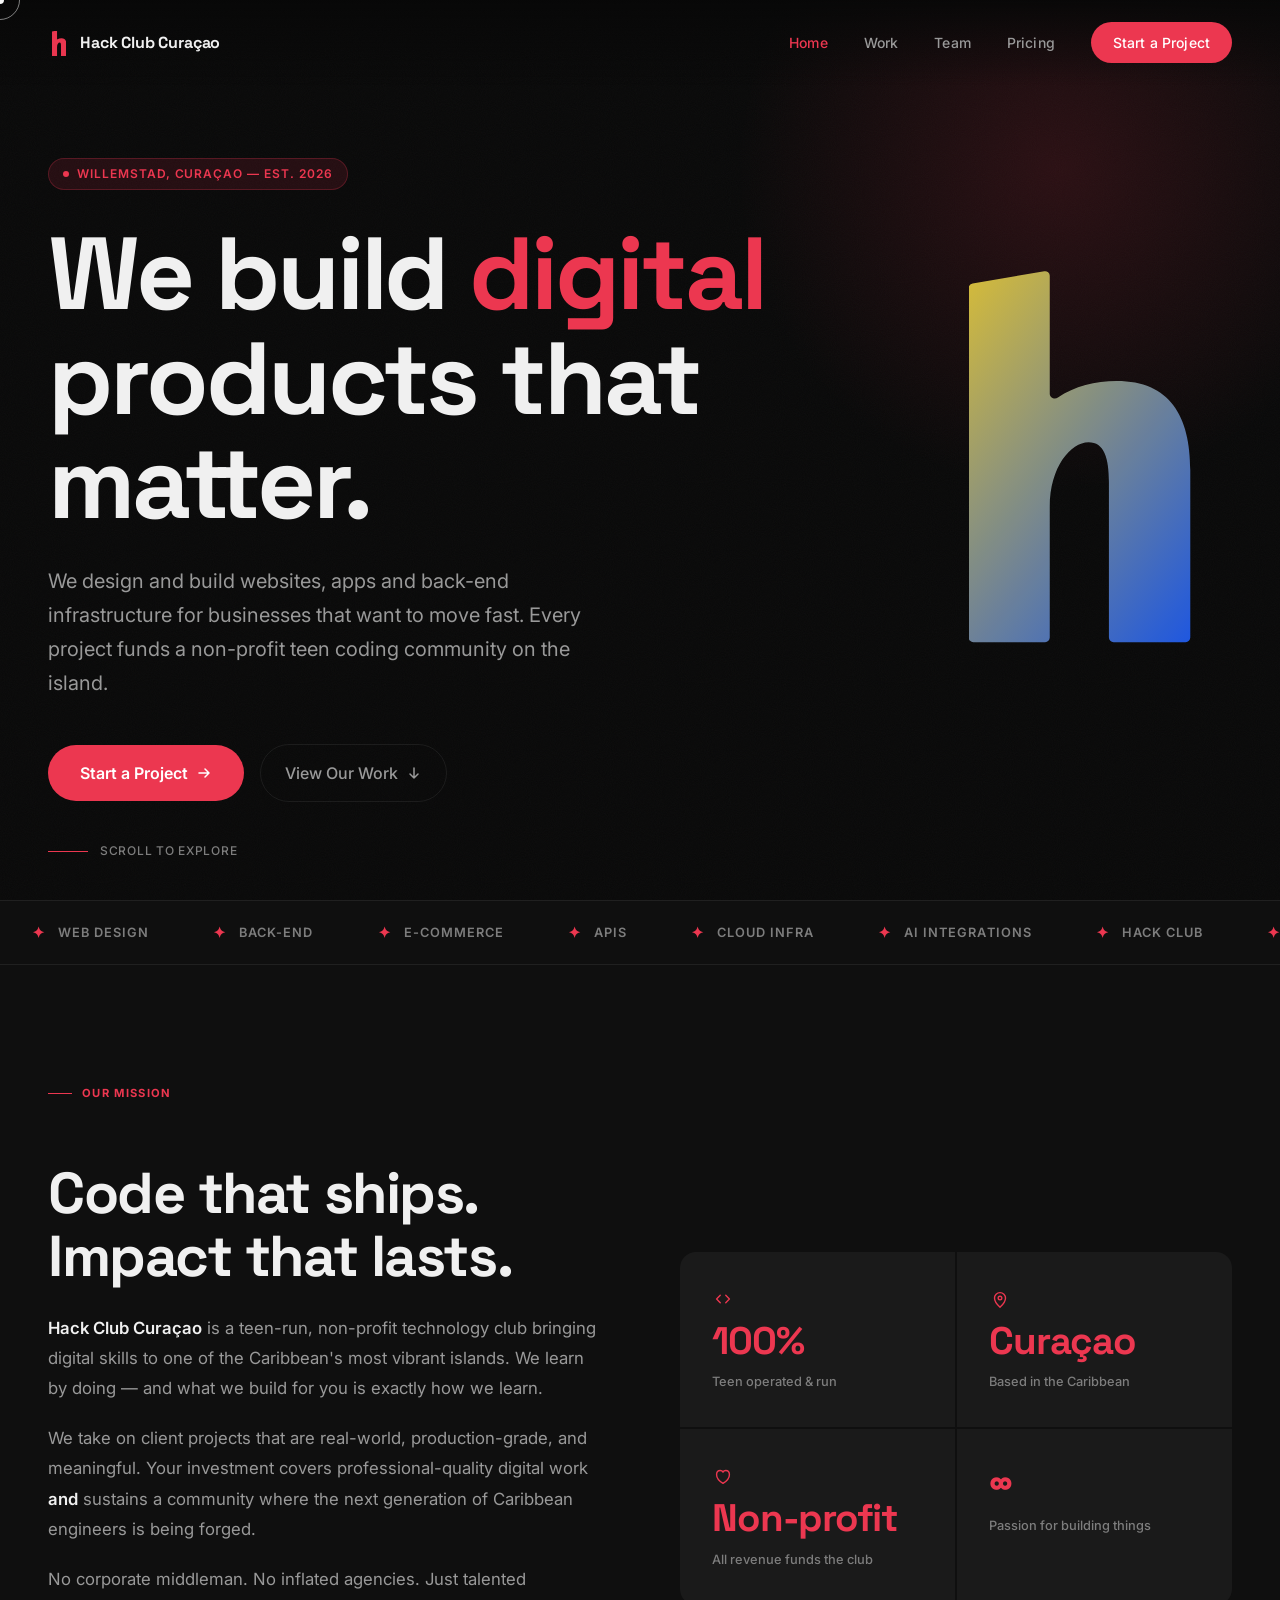
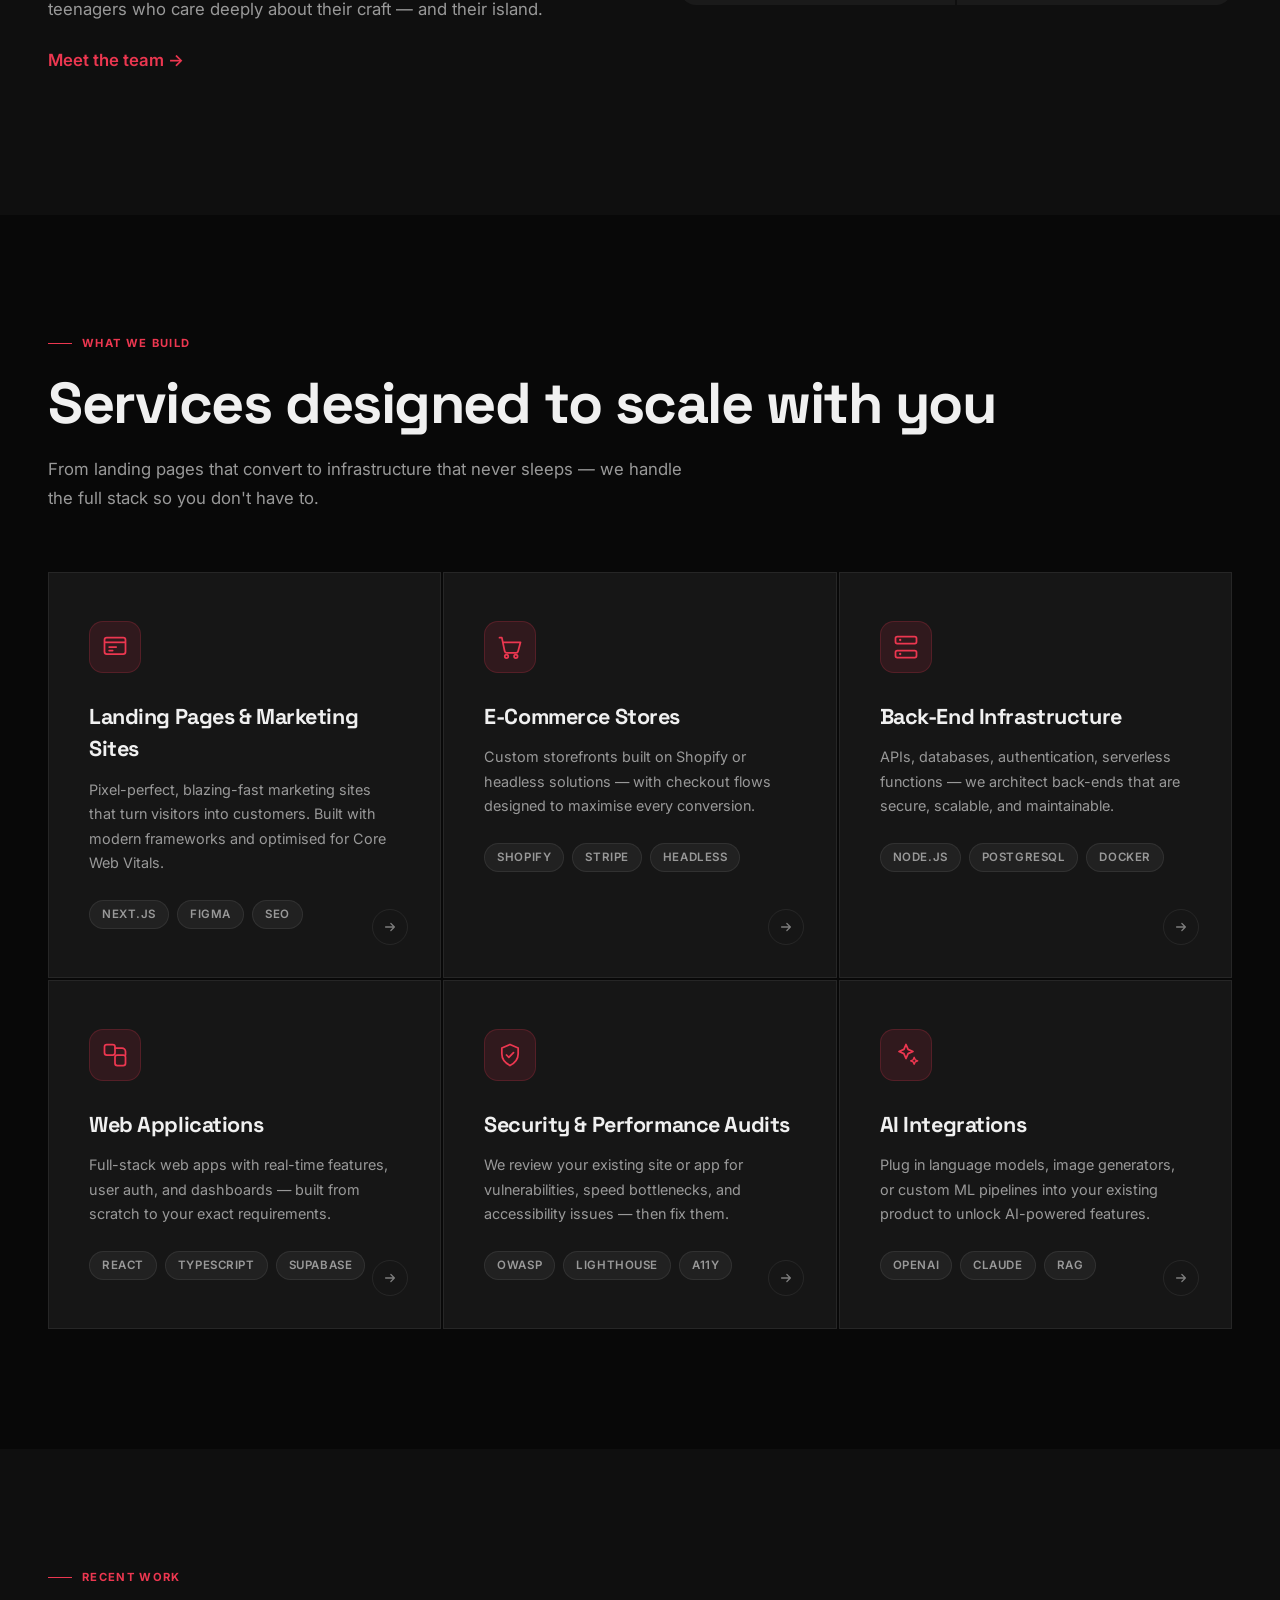
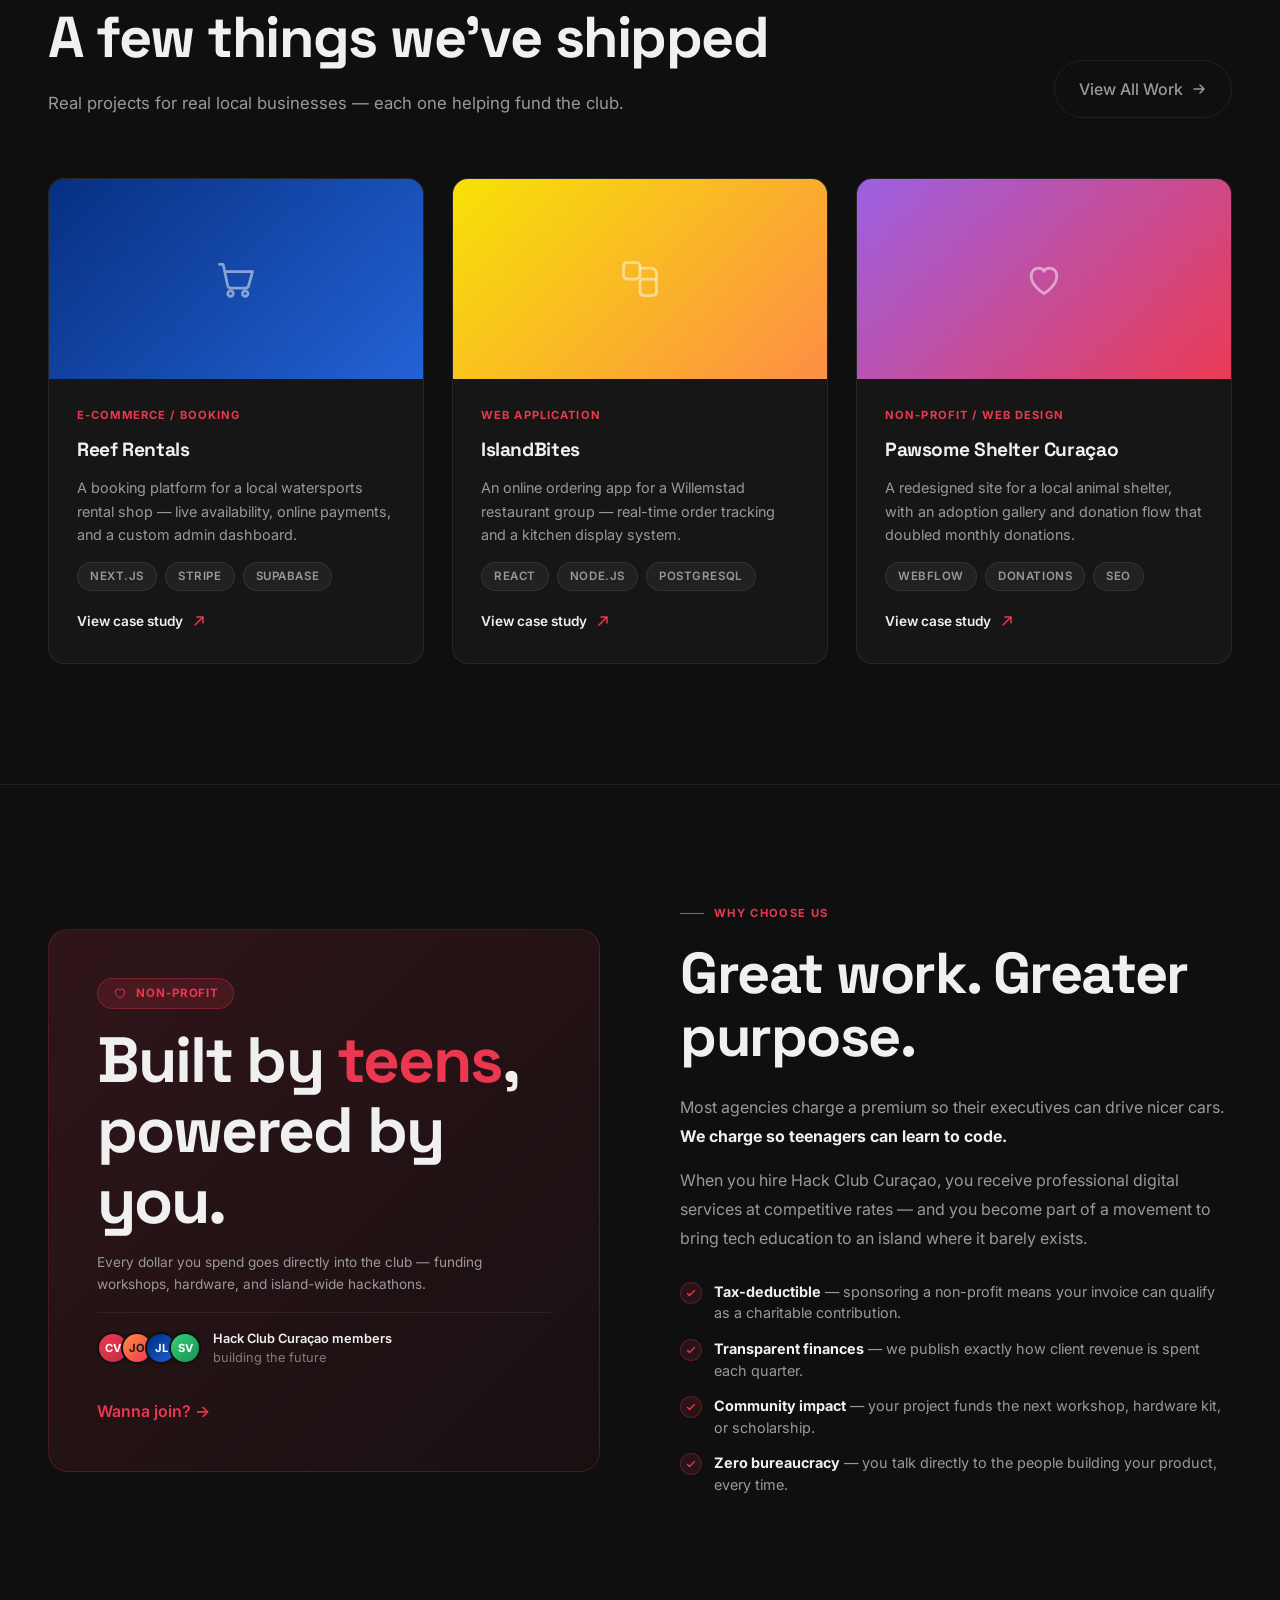
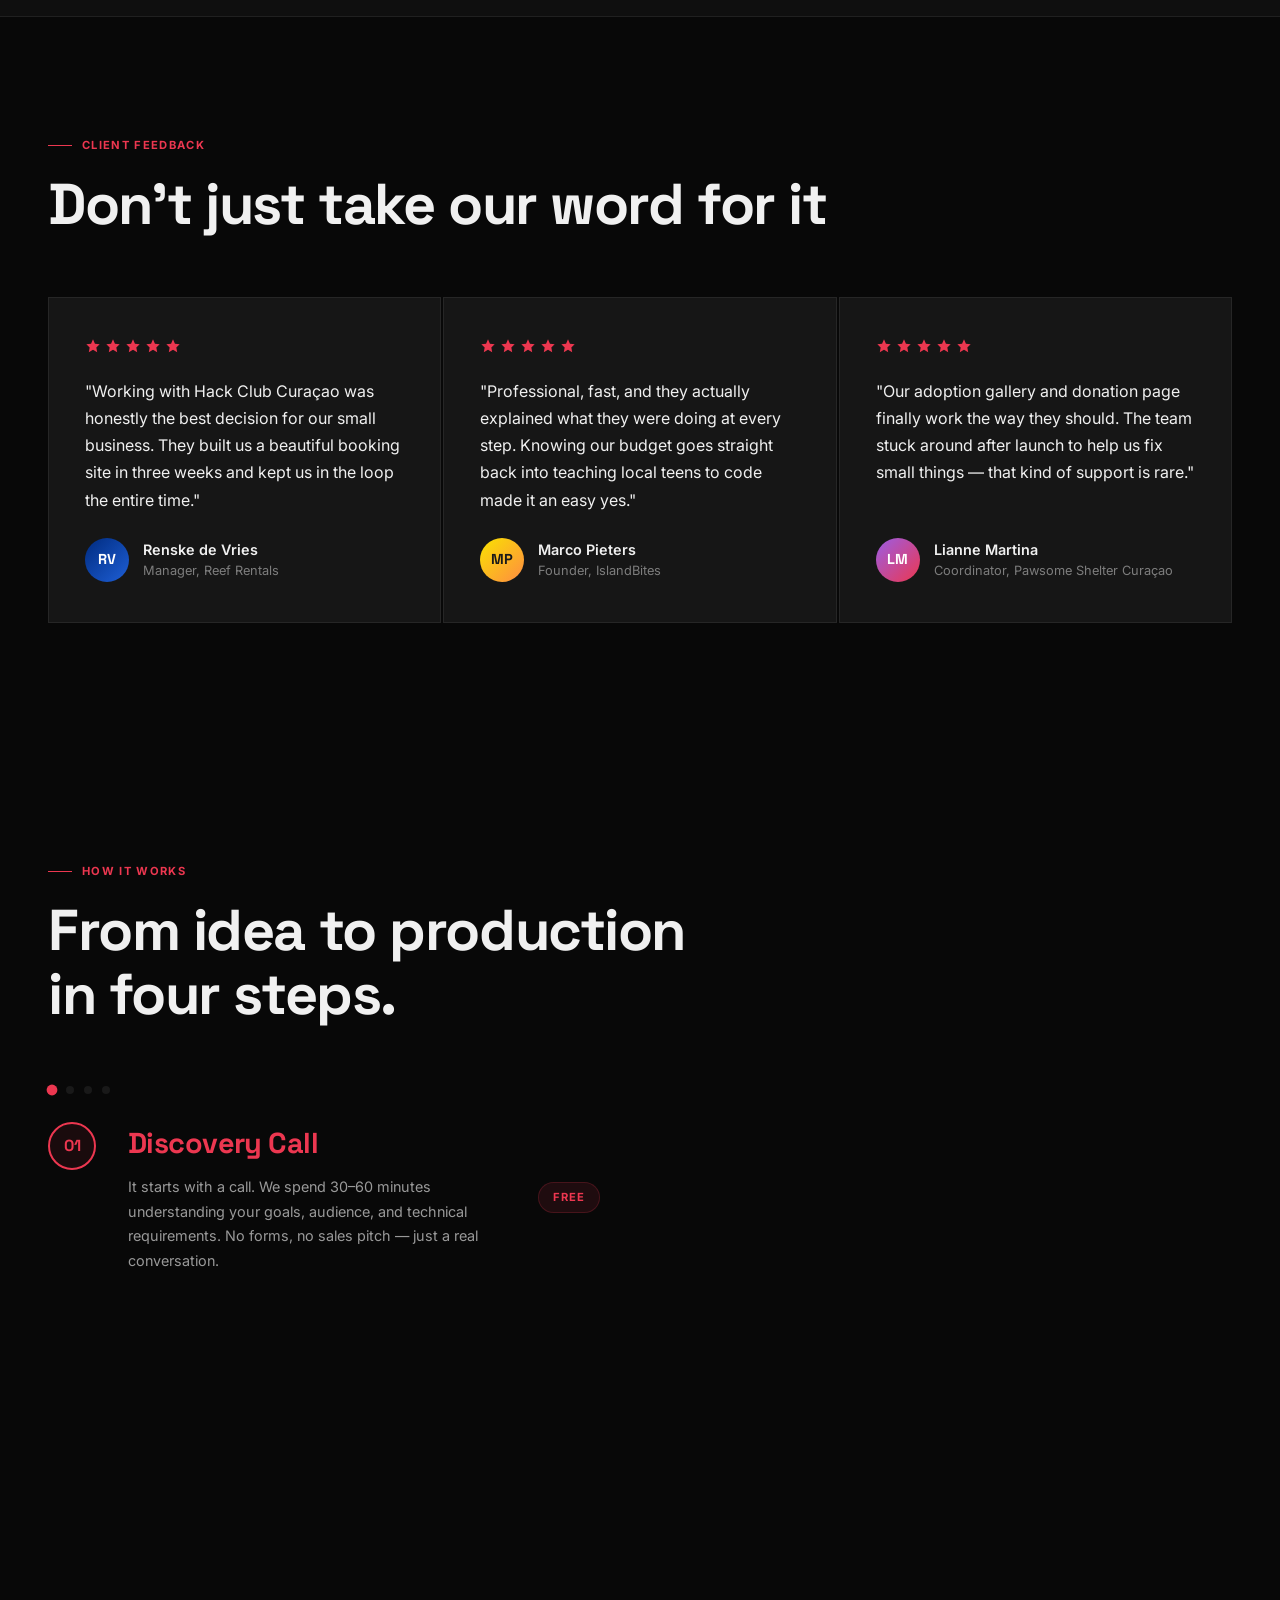
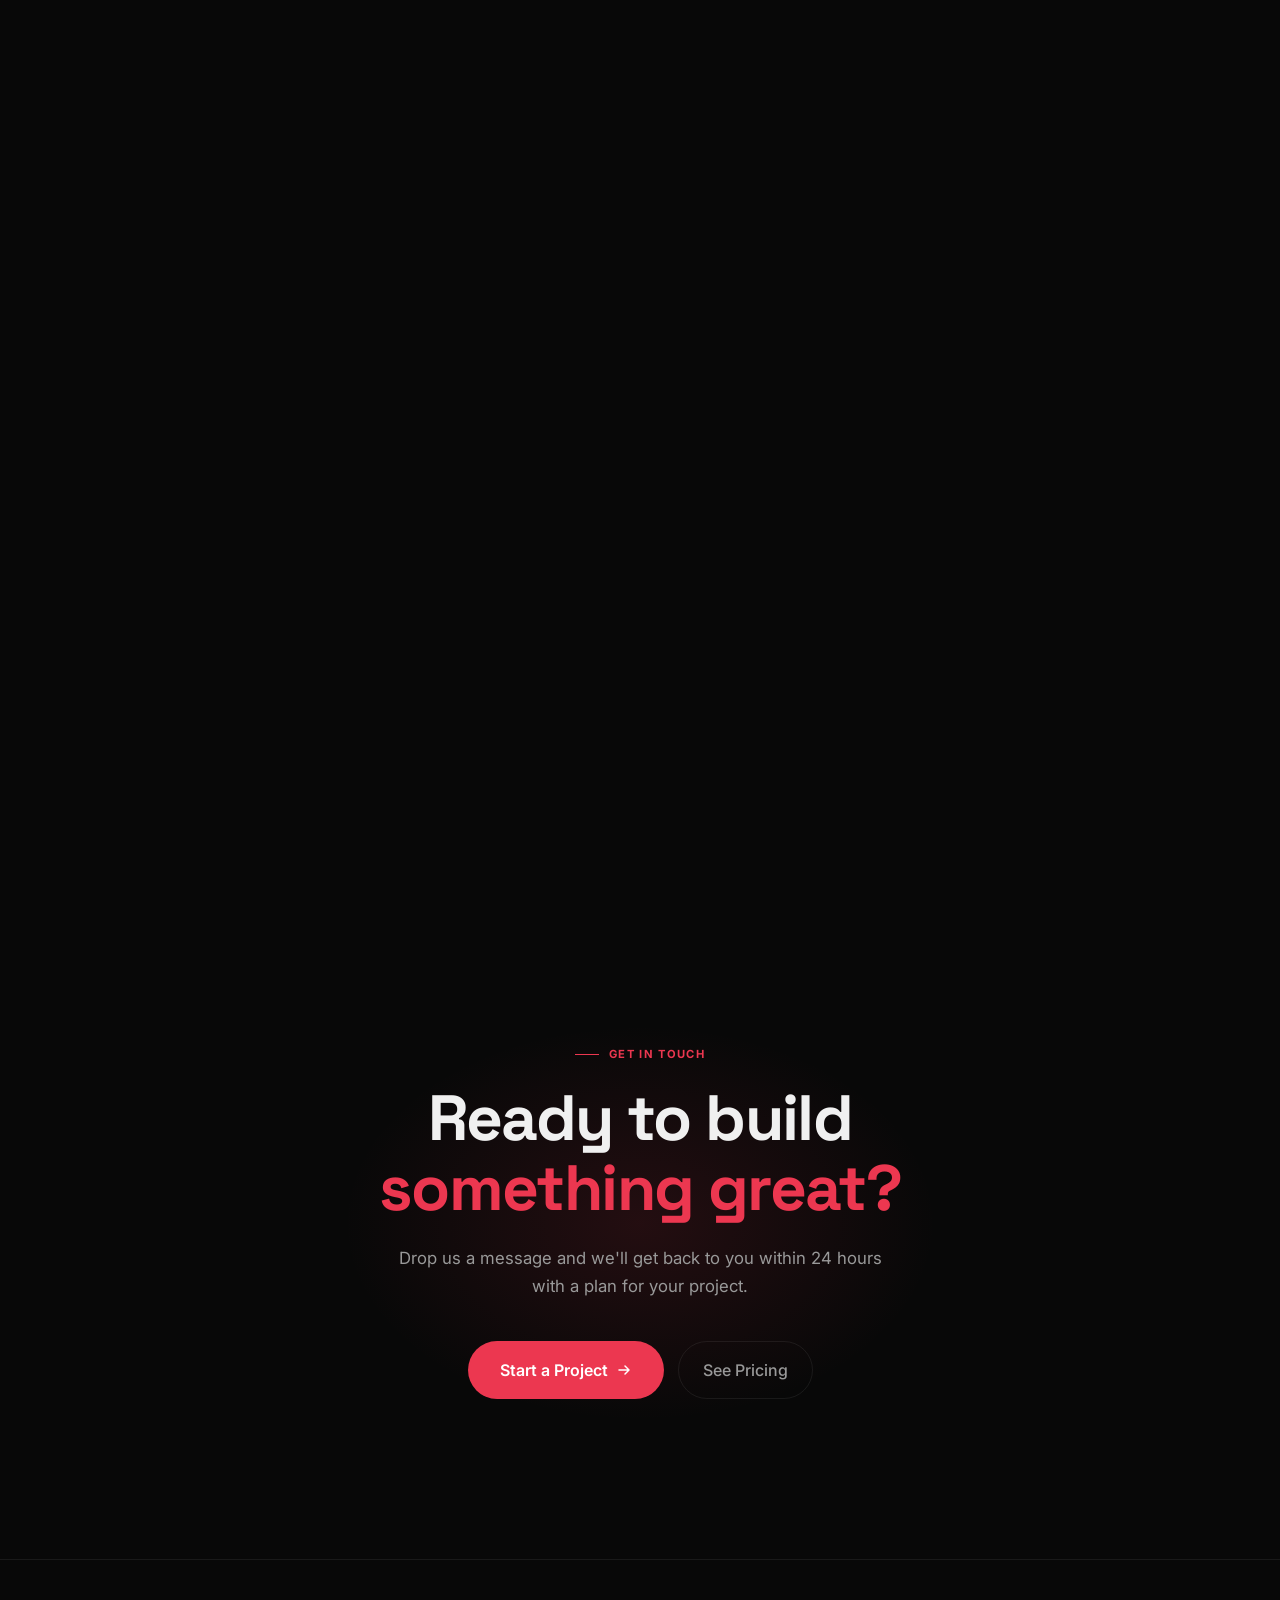
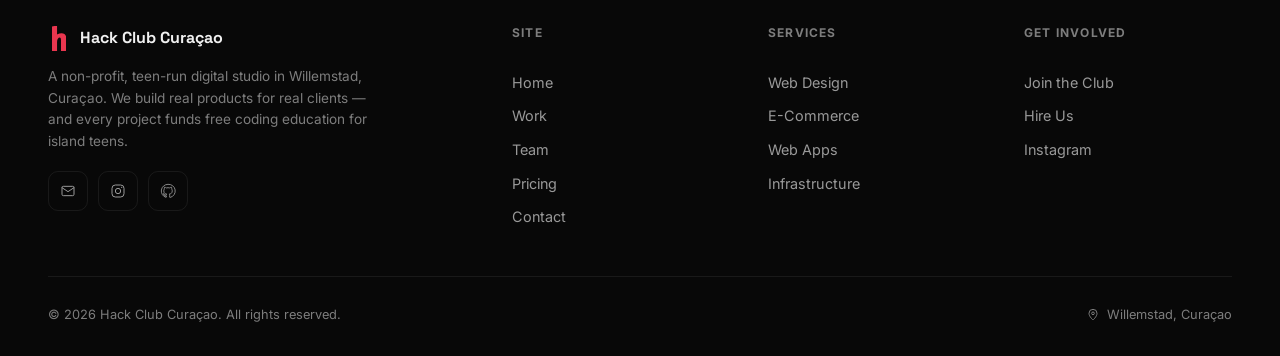
==== commit 8a2f0654: "W makeover with animations, new logo, and improved responsiveness." ====
--- a/index.html
+++ b/index.html
@@ -20,11 +20,7 @@
   <!-- Nav -->
   <nav id="nav">
     <a href="index.html" class="nav-logo">
-      <div class="nav-logo-flag">
-        <div class="flag-blue"></div>
-        <div class="flag-white"></div>
-        <div class="flag-yellow"></div>
-      </div>
+      <img class="logo-img" src="media/logo-mark-red.svg" alt="" onerror="this.remove()">
       Hack Club Curaçao
     </a>
     <button id="navToggle" class="nav-toggle" aria-label="Toggle navigation menu" aria-expanded="false" aria-controls="navLinks">
@@ -46,12 +42,13 @@
   <section class="hero">
     <div class="hero-noise"></div>
     <div class="hero-glow"></div>
+    <img src="media/logo-mark.svg" alt="" class="hero-logo-mark" aria-hidden="true" onerror="this.remove()">
     <div class="hero-content">
       <div class="hero-eyebrow">
         <span class="hero-eyebrow-dot"></span>
         Willemstad, Curaçao — Est. 2026
       </div>
-      <h1 class="hero-title" id="heroTitle" data-words='["We build","digital","products that matter."]' data-accent="1" data-newline="3"></h1>
+      <h1 class="hero-title" id="heroTitle" data-words='["We build","digital","products that","matter."]' data-accent="1" data-newline="3"></h1>
       <p class="hero-sub">
         We design and build websites, apps and back-end infrastructure for businesses that want to move fast.
         Every project funds a non-profit teen coding community on the island.
@@ -439,46 +436,64 @@
   <section class="process" id="process">
     <div class="section-label">How It Works</div>
     <h2 class="reveal">From idea to production<br/>in four steps.</h2>
-    <div class="process-steps">
-      <div class="step reveal">
-        <div class="step-num">01</div>
-        <div class="step-body">
-          <div>
-            <div class="step-title">Discovery Call</div>
-            <p class="step-desc">We spend 30–60 minutes understanding your goals, audience, and technical requirements. No forms, no sales pitch — just a real conversation.</p>
-          </div>
-          <div class="step-tag">Free</div>
-        </div>
-      </div>
-      <div class="step reveal">
-        <div class="step-num">02</div>
-        <div class="step-body">
-          <div>
-            <div class="step-title">Proposal & Design</div>
-            <p class="step-desc">We send a clear scope document, timeline, and price. Once approved, we move into design — sharing interactive prototypes before writing a line of code.</p>
-          </div>
-          <div class="step-tag">Week 1</div>
-        </div>
-      </div>
-      <div class="step reveal">
-        <div class="step-num">03</div>
-        <div class="step-body">
-          <div>
-            <div class="step-title">Build & Review</div>
-            <p class="step-desc">We build in sprints and share progress every few days. You have full visibility into the repo, staging environment, and our communication channel.</p>
-          </div>
-          <div class="step-tag">Weeks 2–4</div>
-        </div>
-      </div>
-      <div class="step reveal">
-        <div class="step-num">04</div>
-        <div class="step-body">
-          <div>
-            <div class="step-title">Launch & Support</div>
-            <p class="step-desc">We deploy to your infrastructure and stick around for 30 days post-launch to squash any bugs, answer questions, and ensure a smooth handover.</p>
-          </div>
-          <div class="step-tag">Ongoing</div>
-        </div>
+    <div class="process-grid">
+      <div class="process-steps reveal">
+        <div class="process-dots" aria-hidden="true">
+          <span class="process-dot active"></span>
+          <span class="process-dot"></span>
+          <span class="process-dot"></span>
+          <span class="process-dot"></span>
+        </div>
+        <div class="step-stack">
+          <div class="step active">
+            <div class="step-num">01</div>
+            <div class="step-body">
+              <div>
+                <div class="step-title">Discovery Call</div>
+                <p class="step-desc">It starts with a call. We spend 30–60 minutes understanding your goals, audience, and technical requirements. No forms, no sales pitch — just a real conversation.</p>
+              </div>
+              <div class="step-tag">Free</div>
+            </div>
+          </div>
+          <div class="step">
+            <div class="step-num">02</div>
+            <div class="step-body">
+              <div>
+                <div class="step-title">Proposal & Design</div>
+                <p class="step-desc">That call becomes a document — a clear scope, timeline, and price. Once approved, we move into design and share interactive prototypes before writing a line of code.</p>
+              </div>
+              <div class="step-tag">Week 1</div>
+            </div>
+          </div>
+          <div class="step">
+            <div class="step-num">03</div>
+            <div class="step-body">
+              <div>
+                <div class="step-title">Build & Review</div>
+                <p class="step-desc">The design becomes code. We build in sprints and share progress every few days — full visibility into the repo, staging environment, and our communication channel.</p>
+              </div>
+              <div class="step-tag">Weeks 2–4</div>
+            </div>
+          </div>
+          <div class="step">
+            <div class="step-num">04</div>
+            <div class="step-body">
+              <div>
+                <div class="step-title">Launch & Support</div>
+                <p class="step-desc">One click and it's live. We deploy to your infrastructure and stick around for 30 days post-launch to squash bugs, answer questions, and ensure a smooth handover.</p>
+              </div>
+              <div class="step-tag">Ongoing</div>
+            </div>
+          </div>
+        </div>
+      </div>
+      <div class="process-visual reveal" aria-hidden="true">
+        <svg class="process-anim" viewBox="0 0 24 24" fill="none" xmlns="http://www.w3.org/2000/svg">
+          <path class="anim-icon" pathLength="100" stroke-width="1.3" stroke-linecap="round" stroke-linejoin="round" d="M5 4a2 2 0 0 1 2-2h2.2a1 1 0 0 1 .97.76l.84 3.35a1 1 0 0 1-.27 1l-1.4 1.4a12.7 12.7 0 0 0 5.15 5.15l1.4-1.4a1 1 0 0 1 1-.27l3.35.84a1 1 0 0 1 .76.97V15.8a2 2 0 0 1-2 2A15.8 15.8 0 0 1 5 4z M15.5 2.5c2.4.9 4.1 2.6 5 5 M13.5 5.8c1.4.55 2.4 1.55 2.9 2.9"/>
+          <path class="anim-icon" pathLength="100" stroke-width="1.3" stroke-linecap="round" stroke-linejoin="round" d="M6 2h7l5 5v14a1 1 0 0 1-1 1H6a1 1 0 0 1-1-1V3a1 1 0 0 1 1-1z M13 2v5h5 M7.5 12.5h9M7.5 15.5h9M7.5 18.5h5.5"/>
+          <path class="anim-icon" pathLength="100" stroke-width="1.3" stroke-linecap="round" stroke-linejoin="round" d="M4 4H20a1.5 1.5 0 0 1 1.5 1.5V15.5a1.5 1.5 0 0 1-1.5 1.5H4a1.5 1.5 0 0 1-1.5-1.5V5.5a1.5 1.5 0 0 1 1.5-1.5Z M9 21h6M12 17v4 M9 8l-2.2 2.5L9 13 M15 8l2.2 2.5L15 13"/>
+          <path class="anim-icon" pathLength="100" stroke-width="1.3" stroke-linecap="round" stroke-linejoin="round" d="M5 2.5l6.5 16 2.2-6.3 6.3-2.2z M13.5 13.5l5.5 5.5"/>
+        </svg>
       </div>
     </div>
   </section>
@@ -509,11 +524,7 @@
     <div class="footer-grid">
       <div class="footer-brand">
         <a href="index.html" class="footer-logo">
-          <div class="nav-logo-flag">
-            <div class="flag-blue"></div>
-            <div class="flag-white"></div>
-            <div class="flag-yellow"></div>
-          </div>
+          <img class="logo-img" src="media/logo-mark-red.svg" alt="" onerror="this.remove()">
           Hack Club Curaçao
         </a>
         <p class="footer-sub">A non-profit, teen-run digital studio in Willemstad, Curaçao. We build real products for real clients — and every project funds free coding education for island teens.</p>
--- a/assets/css/style.css
+++ b/assets/css/style.css
@@ -161,13 +161,9 @@
   text-decoration: none; color: var(--text);
   z-index: 110;
 }
-.nav-logo-flag {
-  width: 28px; height: 20px; border-radius: 3px; overflow: hidden;
-  display: flex; flex-direction: column; flex-shrink: 0;
-}
-.flag-blue { flex: 1; background: #002b7f; }
-.flag-white { flex: 1; background: #fff; }
-.flag-yellow { flex: 1; background: #f9e300; }
+.logo-img {
+  width: 22px; height: 28px; object-fit: contain; flex-shrink: 0; display: block;
+}
 
 .nav-links { display: flex; align-items: center; gap: 36px; }
 .nav-links a {
@@ -237,13 +233,39 @@
   width: 700px; height: 700px;
   background: radial-gradient(circle, rgba(236,55,80,.15) 0%, transparent 65%);
   pointer-events: none; z-index: 0;
-  animation: glow-pulse 6s ease-in-out infinite;
+  animation: glow-pulse 6s ease-in-out infinite, logo-shimmer 10s ease-in-out infinite;
 }
 @keyframes glow-pulse {
   0%, 100% { opacity: 1; transform: scale(1); }
   50% { opacity: .7; transform: scale(1.08); }
 }
 .hero-content { position: relative; z-index: 1; max-width: 1100px; }
+.hero-logo-mark {
+  position: absolute; top: 50%; right: 4%;
+  transform: translateY(-50%);
+  width: 300px; height: auto;
+  z-index: 0; pointer-events: none;
+  animation: logo-shimmer 10s ease-in-out infinite;
+}
+@keyframes logo-shimmer {
+  0%   { filter: hue-rotate(0deg) saturate(1.2) brightness(1); }
+  20%  { filter: hue-rotate(80deg) saturate(1.5) brightness(1.05); }
+  40%  { filter: hue-rotate(160deg) saturate(1.3) brightness(1.1); }
+  60%  { filter: hue-rotate(220deg) saturate(1.6) brightness(1); }
+  80%  { filter: hue-rotate(300deg) saturate(1.4) brightness(1.05); }
+  100% { filter: hue-rotate(360deg) saturate(1.2) brightness(1); }
+}
+@media (max-width: 1200px) {
+  .hero-logo-mark { width: 200px; opacity: .6; }
+}
+@media (max-width: 900px) {
+  .hero-logo-mark {
+    width: 70vw; max-width: 320px;
+    top: 18%; left: 50%; right: auto;
+    transform: translateX(-50%);
+    opacity: .14;
+  }
+}
 .hero-eyebrow {
   display: inline-flex; align-items: center; gap: 8px;
   background: rgba(236,55,80,.12); border: 1px solid rgba(236,55,80,.25);
@@ -371,6 +393,7 @@
   opacity: 0; transform: translateY(32px);
   transition: opacity .8s cubic-bezier(.16,1,.3,1),
               transform .8s cubic-bezier(.16,1,.3,1);
+  transition-delay: var(--reveal-delay, 0s);
 }
 .reveal.visible { opacity: 1; transform: none; }
 .lead { color: var(--mid); font-size: 1.05rem; line-height: 1.7; max-width: 640px; }
@@ -635,22 +658,31 @@
 
 /* ─── PROCESS ─── */
 .process { background: var(--bg); }
-.process-steps { margin-top: 60px; display: flex; flex-direction: column; gap: 0; position: relative; }
-.process-steps::before {
-  content: '';
-  position: absolute; z-index: 0;
-  left: 40px; top: 64px; bottom: 64px;
-  width: 2px; background: var(--border);
-  transform: translateX(-50%);
-}
+.process-grid {
+  display: grid; grid-template-columns: 1fr 1fr; gap: 80px;
+  align-items: start; margin-top: 60px;
+  min-height: 320vh;
+}
+.process-steps { position: sticky; top: calc(50vh - 103px); }
+.process-dots { display: flex; gap: 10px; margin-bottom: 28px; }
+.process-dot {
+  width: 8px; height: 8px; border-radius: 50%;
+  background: var(--border);
+  transition: background .25s, transform .25s;
+}
+.process-dot.active { background: var(--red); transform: scale(1.35); }
+.step-stack { position: relative; min-height: 170px; }
 .step {
   display: grid; grid-template-columns: 80px 1fr;
-  gap: 0; border-bottom: 1px solid var(--border);
-  padding: 40px 0; align-items: start;
-  transition: background .2s;
-  position: relative;
-}
-.step:last-child { border-bottom: none; }
+  gap: 0; align-items: start;
+  position: absolute; inset: 0;
+  opacity: 0; pointer-events: none;
+  transition: opacity .25s ease;
+}
+.step.active {
+  opacity: 1; pointer-events: auto;
+  transition: opacity .25s ease .2s;
+}
 .step-num {
   font-family: 'Space Grotesk', sans-serif;
   font-size: 1rem; font-weight: 700; color: var(--muted);
@@ -660,7 +692,7 @@
   position: relative; z-index: 1;
   transition: border-color .3s cubic-bezier(.16,1,.3,1), color .3s, background .3s;
 }
-.step:hover .step-num, .step:focus-within .step-num {
+.step:hover .step-num, .step:focus-within .step-num, .step.active .step-num {
   border-color: var(--red); color: var(--red); background: rgba(236,55,80,.08);
 }
 .step-body { display: flex; justify-content: space-between; align-items: start; gap: 40px; }
@@ -669,7 +701,9 @@
   font-size: clamp(1.2rem, 2.5vw, 1.8rem);
   font-weight: 700; letter-spacing: -.02em;
   margin-bottom: 10px;
-}
+  transition: color .25s;
+}
+.step.active .step-title { color: var(--red); }
 .step-desc { color: var(--mid); font-size: .9rem; line-height: 1.7; max-width: 480px; }
 .step-tag {
   font-size: .7rem; font-weight: 700; letter-spacing: .08em;
@@ -677,6 +711,24 @@
   background: rgba(236,55,80,.1); border: 1px solid rgba(236,55,80,.2);
   padding: 6px 14px; border-radius: 100px;
   white-space: nowrap; align-self: center;
+}
+
+/* Continuous line-draw animation, synced to scroll position:
+   phone → document → monitor → cursor draws/erases as you scroll
+   through the steps on the left. */
+.process-visual {
+  position: sticky; top: 160px;
+  display: flex; align-items: center; justify-content: center;
+  height: min(70vh, 620px);
+}
+.process-anim {
+  width: 100%; max-width: 440px;
+  stroke: var(--red); fill: none;
+}
+.anim-icon {
+  stroke-dasharray: 100; stroke-dashoffset: 100;
+  opacity: 0;
+  transition: stroke-dashoffset .05s linear, opacity .15s ease;
 }
 
 /* ─── PRICING ─── */
@@ -887,6 +939,11 @@
   .contact-grid { grid-template-columns: 1fr; }
 }
 @media (max-width: 900px) {
+  .process-grid { grid-template-columns: 1fr; gap: 12px; min-height: 360vh; }
+  .process-visual { order: -1; position: sticky; top: 72px; height: 48vh; }
+  .process-anim { max-width: 220px; }
+  .process-steps { position: sticky; top: calc(48vh + 88px); }
+  .step-stack { min-height: 220px; }
   nav { padding: 18px 24px; }
   .nav-toggle { display: flex; }
   .nav-links {
@@ -943,7 +1000,10 @@
   /* Process */
   .step { grid-template-columns: 44px 1fr; }
   .step-num { width: 36px; height: 36px; font-size: .85rem; }
-  .process-steps::before { left: 22px; }
+  .step-stack { min-height: 250px; }
+  .process-visual { top: 64px; height: 44vh; }
+  .process-anim { max-width: 190px; }
+  .process-steps { top: calc(44vh + 78px); }
 
   /* Buttons — full width stacked */
   .cta-actions { flex-direction: column; align-items: stretch; }
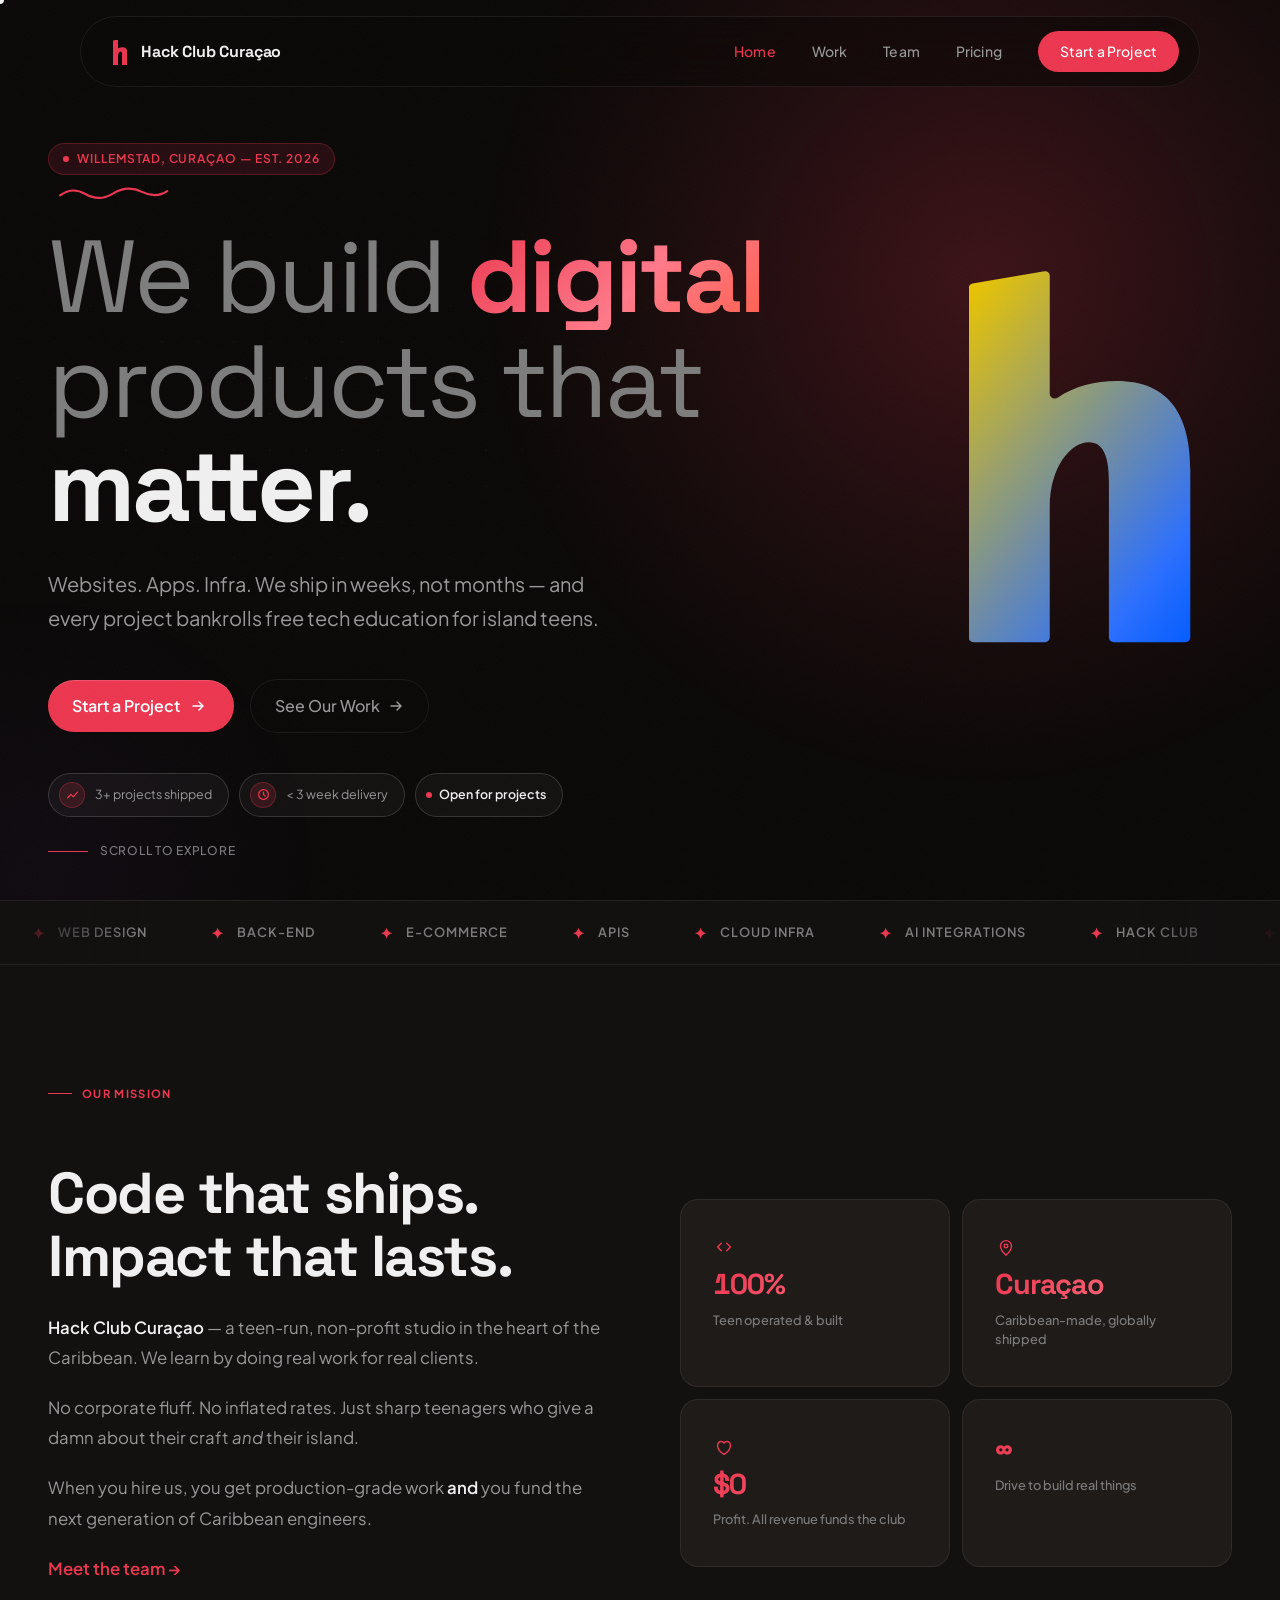
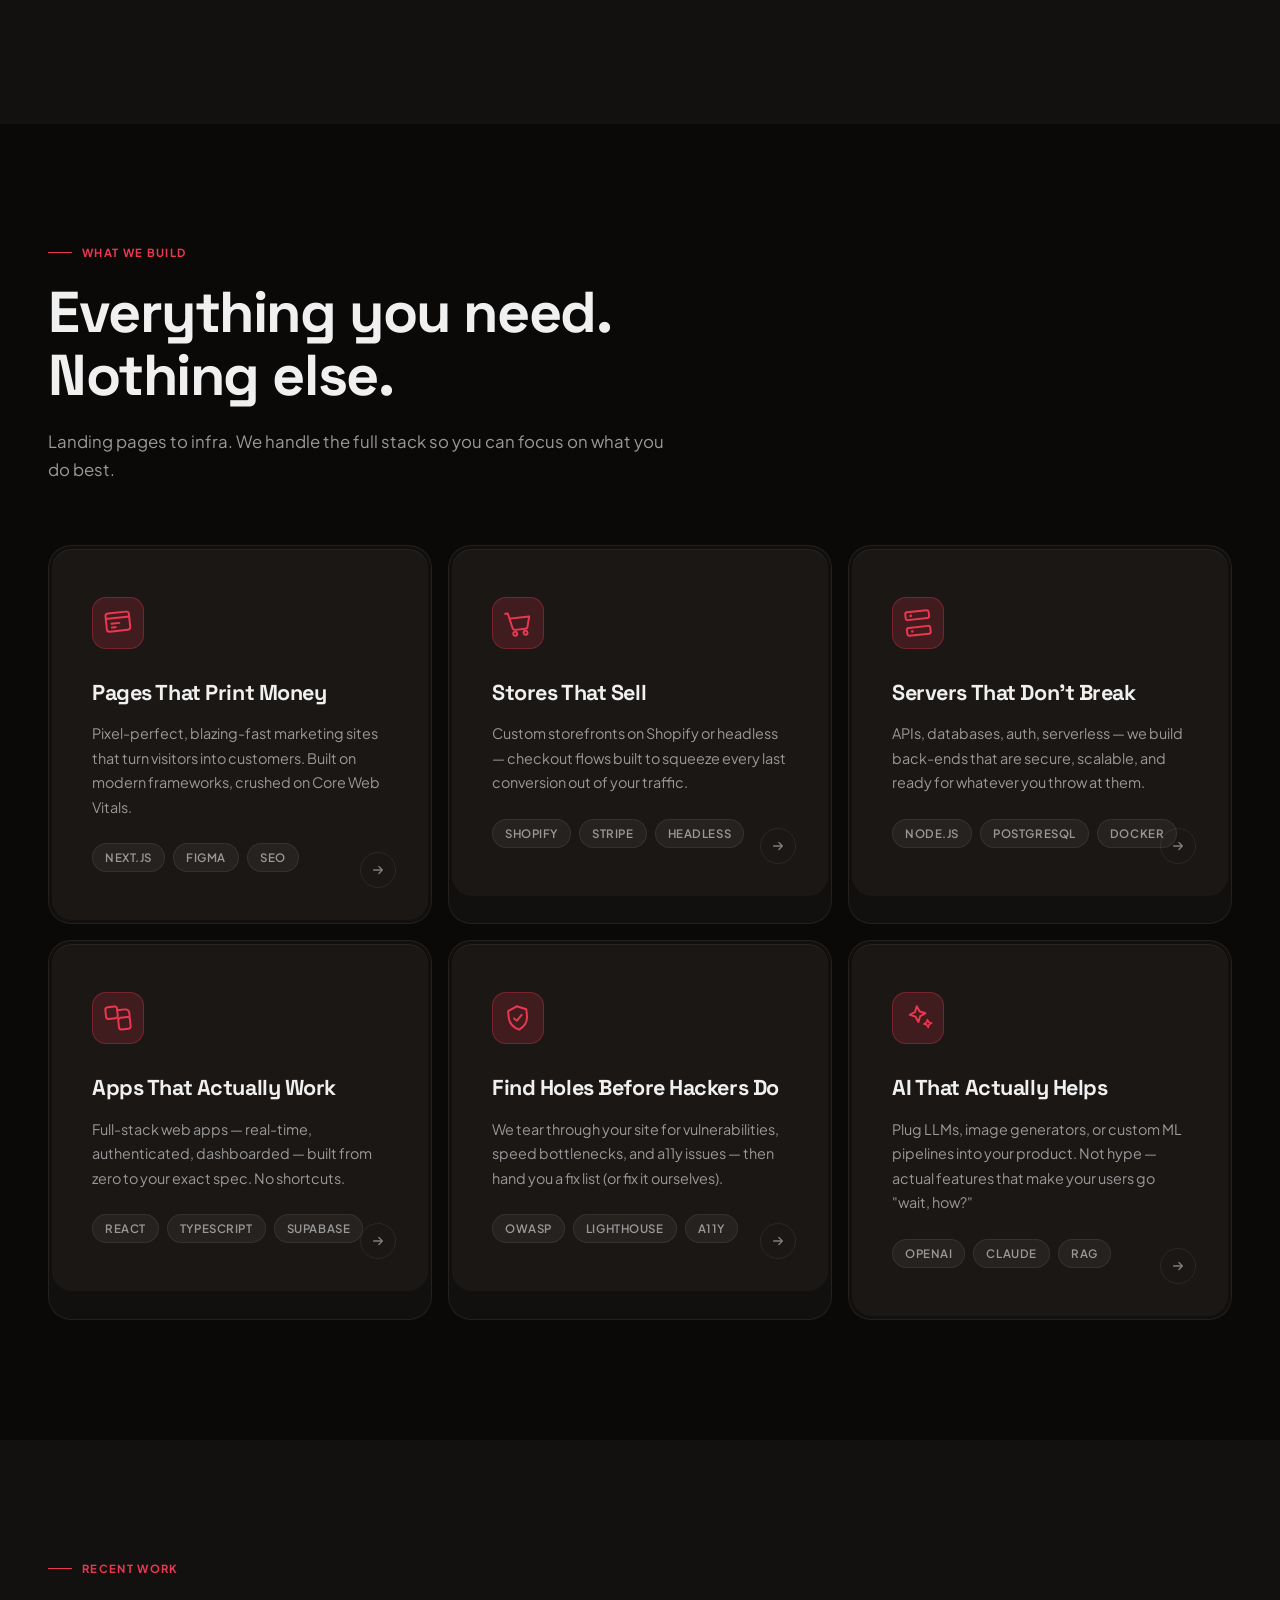
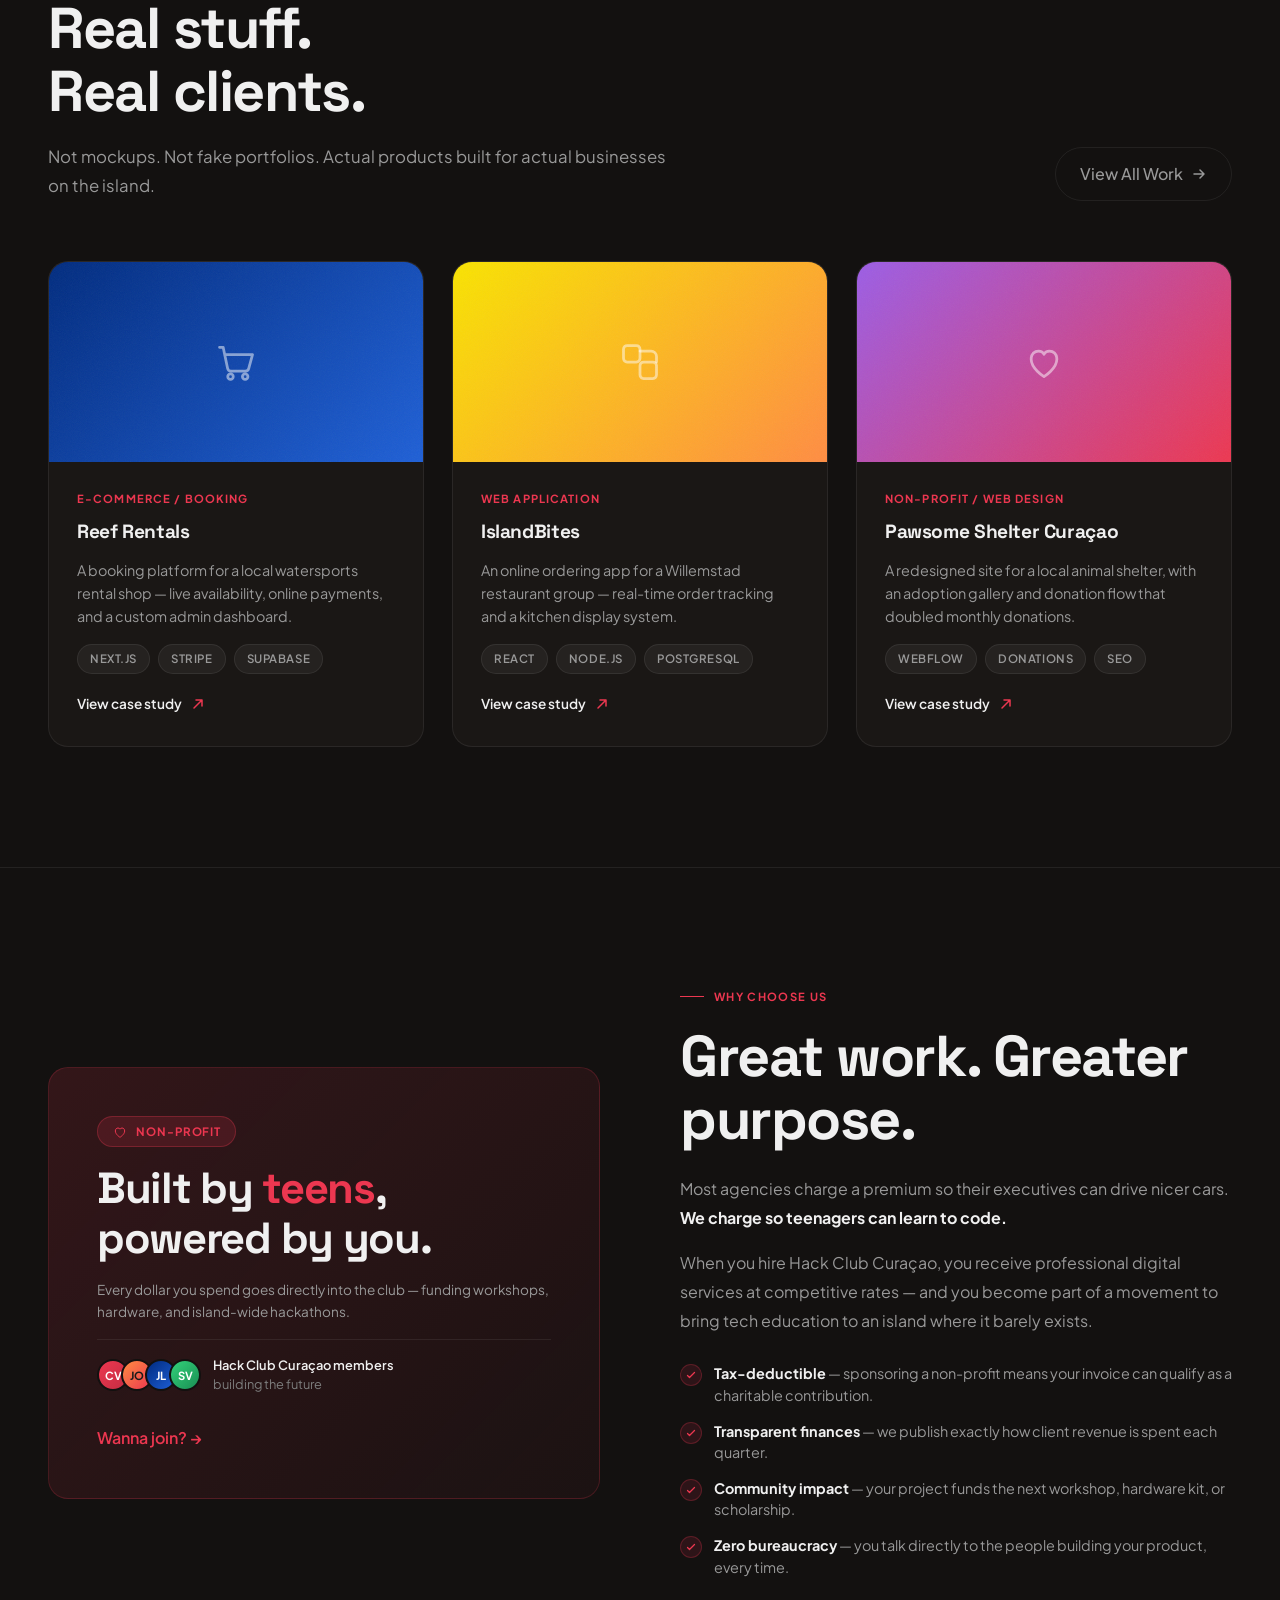
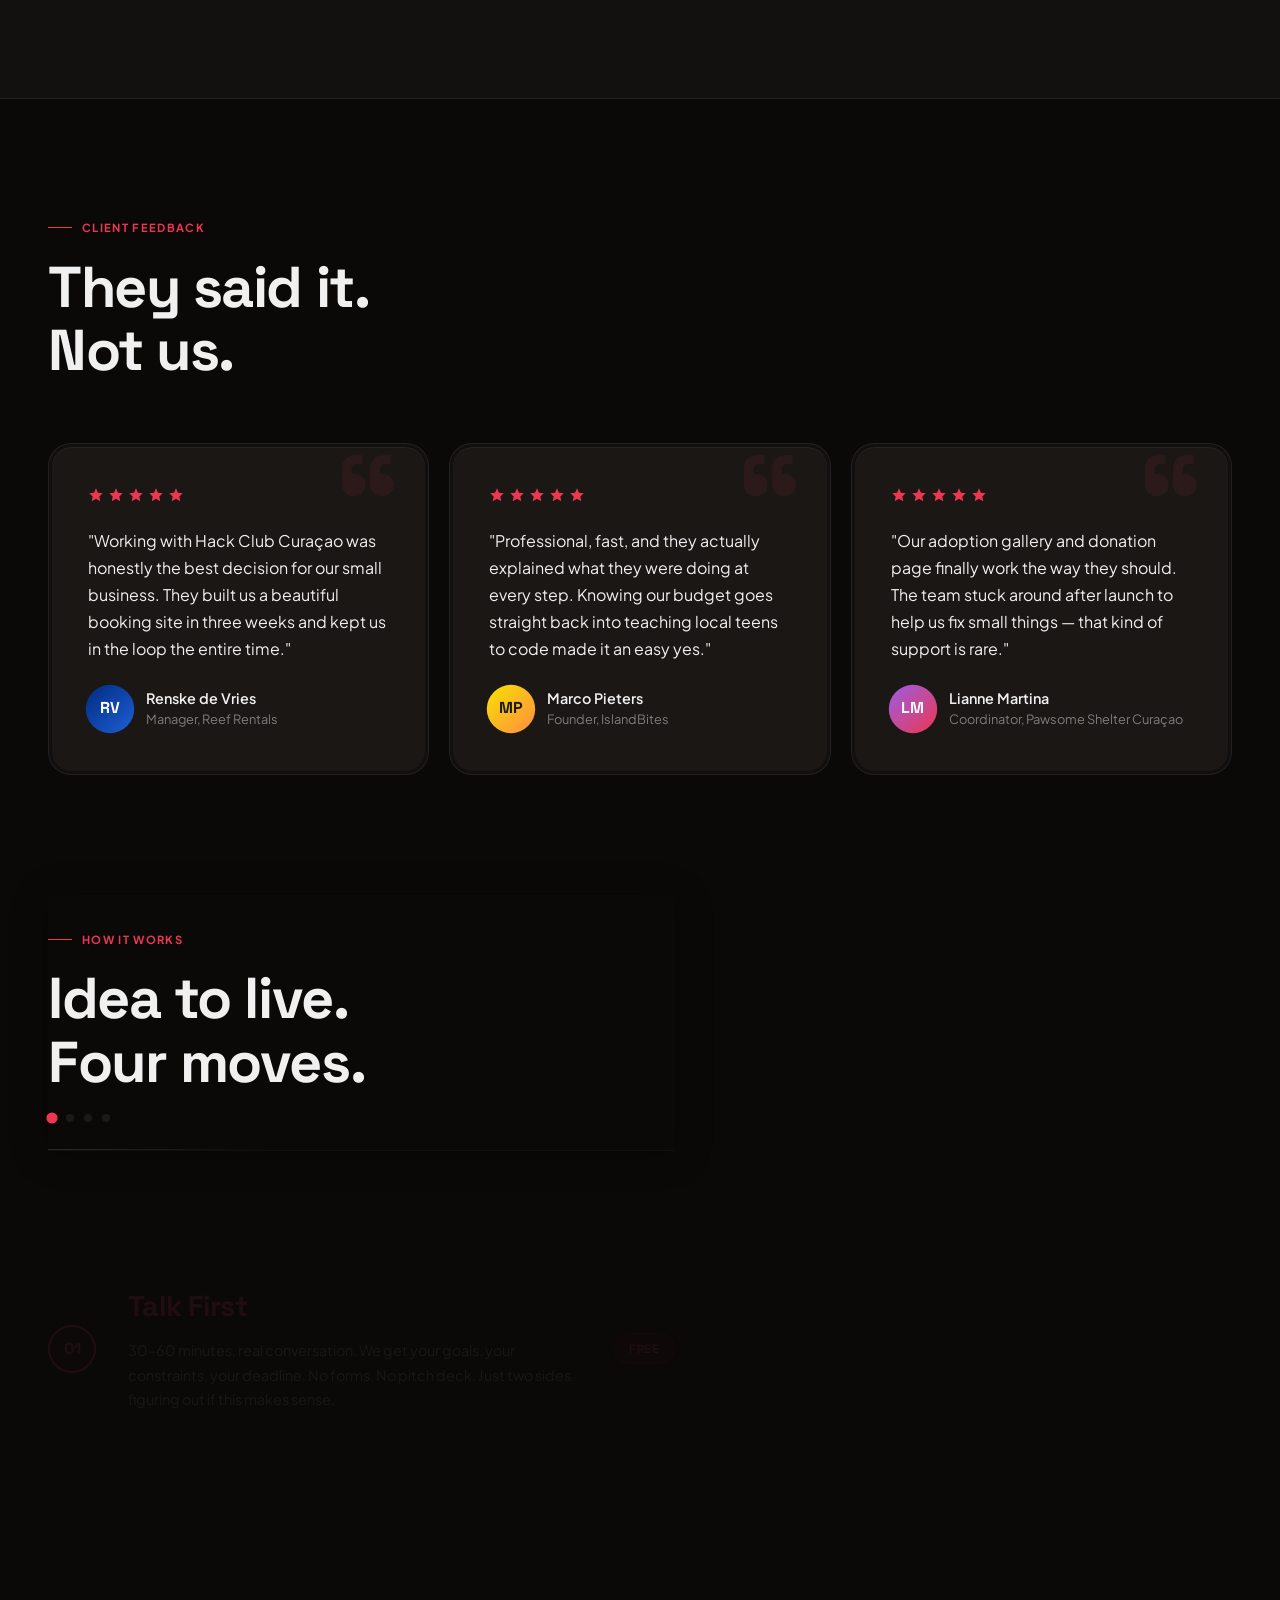
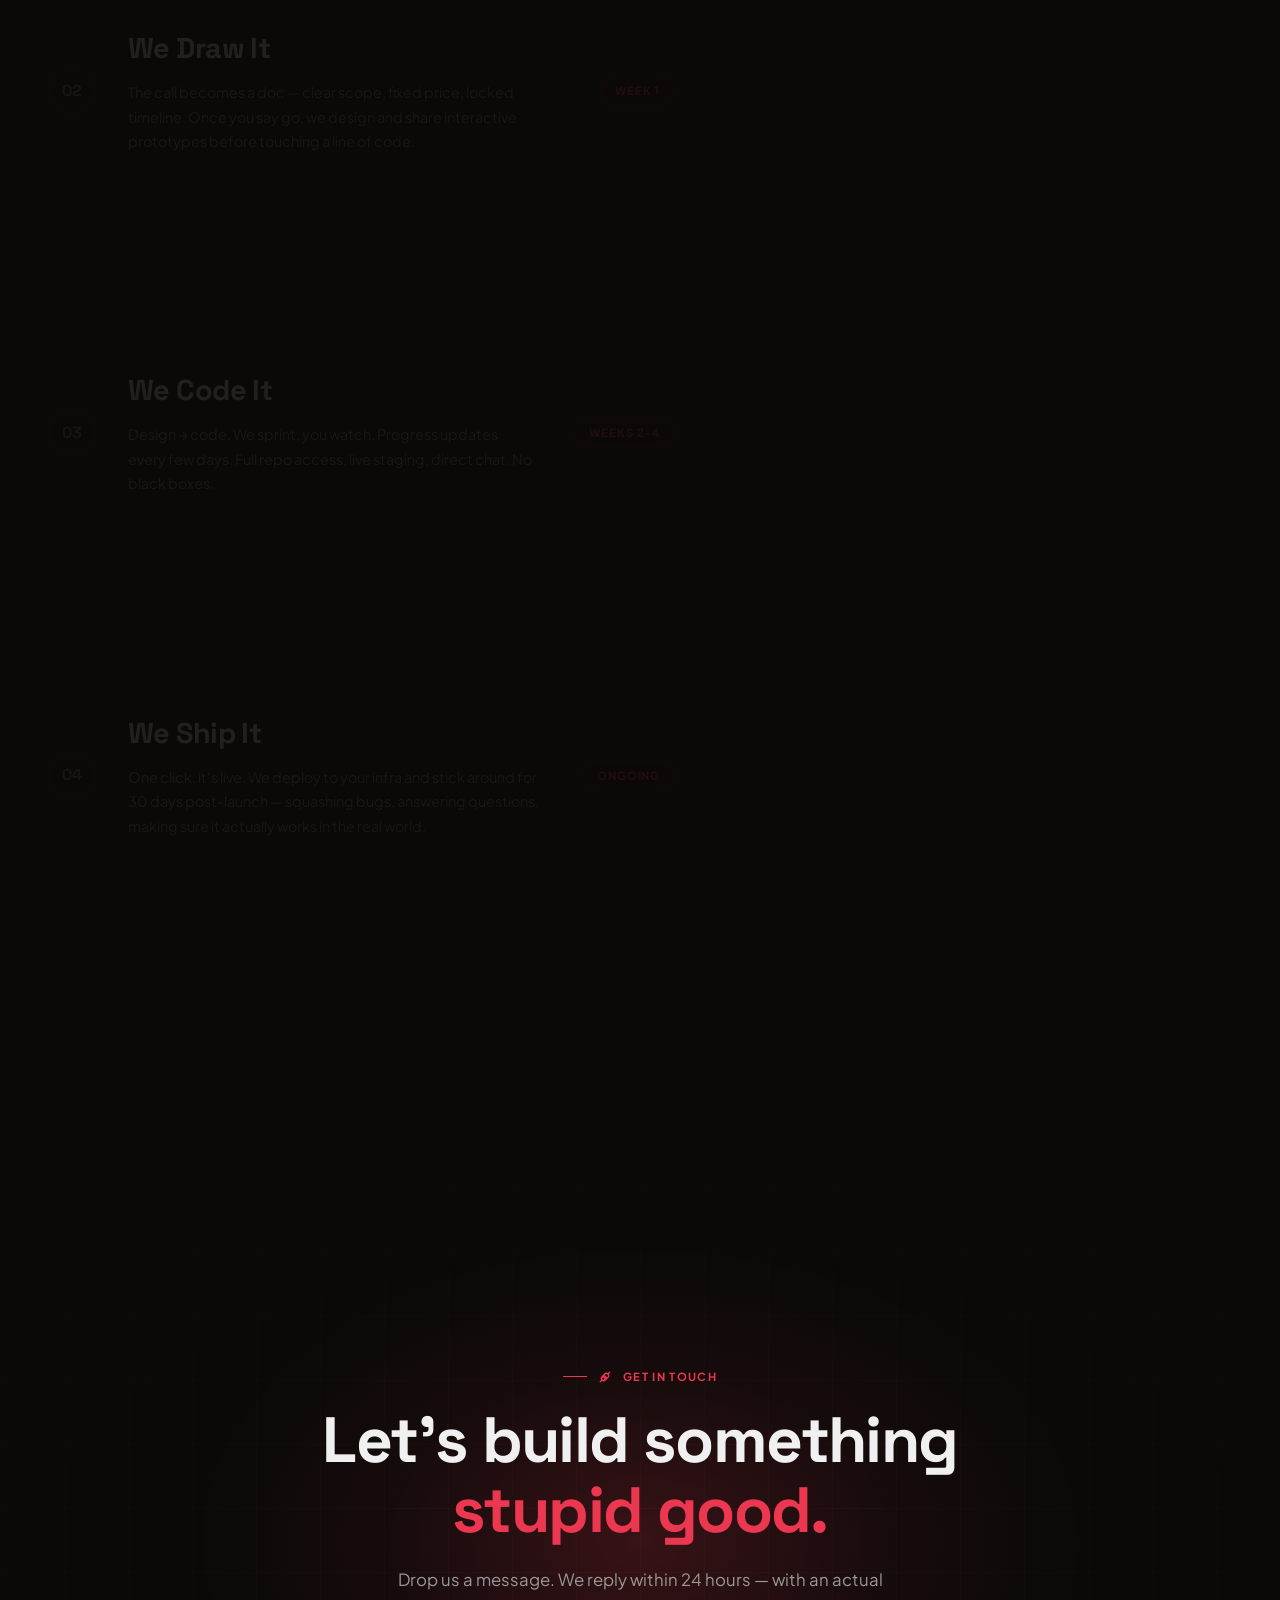
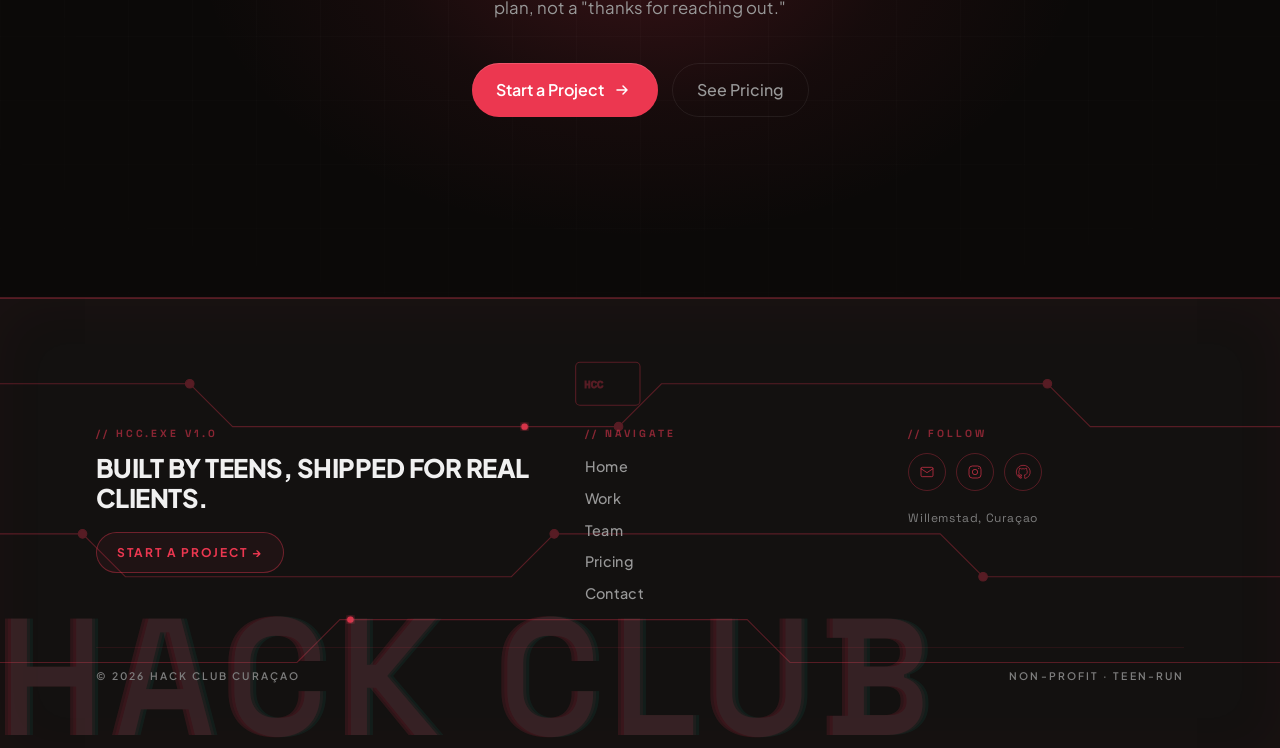
==== commit 29d78c47: "before passing out, committing this so people see i actually work" ====
--- a/index.html
+++ b/index.html
@@ -7,7 +7,7 @@
   <meta name="description" content="Hack Club Curaçao is a non-profit, teen-run digital studio in Willemstad, Curaçao. We build websites, web apps and back-end infrastructure — every project funds free coding education for island teens." />
   <link rel="preconnect" href="https://fonts.googleapis.com" />
   <link rel="preconnect" href="https://fonts.gstatic.com" crossorigin />
-  <link href="https://fonts.googleapis.com/css2?family=Inter:wght@300;400;500;600;700;800;900&family=Space+Grotesk:wght@400;500;600;700&display=swap" rel="stylesheet" />
+  <link href="https://fonts.googleapis.com/css2?family=Plus+Jakarta+Sans:wght@300;400;500;600;700;800;900&family=Space+Grotesk:wght@400;500;600;700&display=swap" rel="stylesheet" />
   <link rel="stylesheet" href="assets/css/style.css" />
 </head>
 <body>
@@ -48,10 +48,12 @@
         <span class="hero-eyebrow-dot"></span>
         Willemstad, Curaçao — Est. 2026
       </div>
+      <svg class="hero-squiggle" viewBox="0 0 160 20" fill="none" aria-hidden="true" focusable="false">
+        <path class="squiggle-path" d="M3 12c12-9 24-9 36-2 14 8 26 8 40-1 13-8 27-9 41-2 12 6 24 7 36-1" stroke="currentColor" stroke-width="3" stroke-linecap="round"/>
+      </svg>
       <h1 class="hero-title" id="heroTitle" data-words='["We build","digital","products that","matter."]' data-accent="1" data-newline="3"></h1>
       <p class="hero-sub">
-        We design and build websites, apps and back-end infrastructure for businesses that want to move fast.
-        Every project funds a non-profit teen coding community on the island.
+        Websites. Apps. Infra. We ship in weeks, not months — and every project bankrolls free tech education for island teens.
       </p>
       <div class="hero-actions">
         <a href="contact.html" class="btn-primary">
@@ -59,9 +61,29 @@
           <svg width="16" height="16" viewBox="0 0 16 16" fill="none" aria-hidden="true"><path d="M3 8h10M9 4l4 4-4 4" stroke="currentColor" stroke-width="1.5" stroke-linecap="round" stroke-linejoin="round"/></svg>
         </a>
         <a href="work.html" class="btn-ghost">
-          View Our Work
-          <svg width="16" height="16" viewBox="0 0 16 16" fill="none" aria-hidden="true"><path d="M8 3v10M4 9l4 4 4-4" stroke="currentColor" stroke-width="1.5" stroke-linecap="round" stroke-linejoin="round"/></svg>
+          See Our Work
+          <svg width="16" height="16" viewBox="0 0 16 16" fill="none" aria-hidden="true"><path d="M3 8h10M9 4l4 4-4 4" stroke="currentColor" stroke-width="1.5" stroke-linecap="round" stroke-linejoin="round"/></svg>
         </a>
+      </div>
+      <div class="hero-stats">
+        <div class="hero-stat-pill">
+          <div class="hero-stat-icon">
+            <svg viewBox="0 0 16 16" fill="none"><path d="M2 12l4-4 3 3 5-6" stroke="currentColor" stroke-width="1.5" stroke-linecap="round" stroke-linejoin="round"/></svg>
+          </div>
+          3+ projects shipped
+        </div>
+        <div class="hero-stat-pill">
+          <div class="hero-stat-icon">
+            <svg viewBox="0 0 16 16" fill="none"><circle cx="8" cy="8" r="6" stroke="currentColor" stroke-width="1.5"/><path d="M8 5v3l2 2" stroke="currentColor" stroke-width="1.5" stroke-linecap="round"/></svg>
+          </div>
+          &lt;&nbsp;3 week delivery
+        </div>
+        <div class="hero-stat-pill">
+          <div class="hero-stat-live">
+            <span class="hero-eyebrow-dot"></span>
+            Open for projects
+          </div>
+        </div>
       </div>
     </div>
     <div class="hero-scroll">
@@ -83,18 +105,13 @@
         <h2>Code that ships.<br/>Impact that lasts.</h2>
         <br/>
         <p>
-          <strong>Hack Club Curaçao</strong> is a teen-run, non-profit technology club bringing
-          digital skills to one of the Caribbean's most vibrant islands. We learn by doing —
-          and what we build for you is exactly how we learn.
+          <strong>Hack Club Curaçao</strong> — a teen-run, non-profit studio in the heart of the Caribbean. We learn by doing real work for real clients.
         </p>
         <p>
-          We take on client projects that are real-world, production-grade, and meaningful.
-          Your investment covers professional-quality digital work <strong>and</strong> sustains
-          a community where the next generation of Caribbean engineers is being forged.
+          No corporate fluff. No inflated rates. Just sharp teenagers who give a damn about their craft <em>and</em> their island.
         </p>
         <p>
-          No corporate middleman. No inflated agencies. Just talented teenagers who care deeply
-          about their craft — and their island.
+          When you hire us, you get production-grade work <strong>and</strong> you fund the next generation of Caribbean engineers.
         </p>
         <p>
           <a href="team.html" style="color:var(--red);text-decoration:none;font-weight:600">Meet the team →</a>
@@ -103,22 +120,22 @@
       <div class="about-stats reveal">
         <div class="stat-card">
           <svg class="icon" viewBox="0 0 24 24" fill="none" xmlns="http://www.w3.org/2000/svg" aria-hidden="true"><path d="M9 8l-4 4 4 4M15 8l4 4-4 4" stroke="currentColor" stroke-width="1.5" stroke-linecap="round" stroke-linejoin="round"/></svg>
-          <div class="stat-num">100%</div>
-          <div class="stat-label">Teen operated & run</div>
+          <div class="stat-num" data-count="100" data-suffix="%">100%</div>
+          <div class="stat-label">Teen operated & built</div>
         </div>
         <div class="stat-card">
           <svg class="icon" viewBox="0 0 24 24" fill="none" xmlns="http://www.w3.org/2000/svg" aria-hidden="true"><path d="M12 21s-6-5.2-6-10a6 6 0 1 1 12 0c0 4.8-6 10-6 10z" stroke="currentColor" stroke-width="1.5" stroke-linejoin="round"/><circle cx="12" cy="11" r="2" stroke="currentColor" stroke-width="1.5"/></svg>
           <div class="stat-num">Curaçao</div>
-          <div class="stat-label">Based in the Caribbean</div>
+          <div class="stat-label">Caribbean-made, globally shipped</div>
         </div>
         <div class="stat-card">
           <svg class="icon" viewBox="0 0 24 24" fill="none" xmlns="http://www.w3.org/2000/svg" aria-hidden="true"><path d="M12 20s-7-4.4-7-9.5C5 7.5 7 6 9 6c1.5 0 2.5.7 3 1.8C12.5 6.7 13.5 6 15 6c2 0 4 1.5 4 4.5C19 15.6 12 20 12 20z" stroke="currentColor" stroke-width="1.5" stroke-linejoin="round"/></svg>
-          <div class="stat-num">Non-profit</div>
-          <div class="stat-label">All revenue funds the club</div>
+          <div class="stat-num">$0</div>
+          <div class="stat-label">Profit. All revenue funds the club</div>
         </div>
         <div class="stat-card">
           <div class="stat-num">∞</div>
-          <div class="stat-label">Passion for building things</div>
+          <div class="stat-label">Drive to build real things</div>
         </div>
       </div>
     </div>
@@ -129,18 +146,19 @@
     <div class="section-head">
       <div class="services-header reveal">
         <div class="section-label">What We Build</div>
-        <h2>Services designed to scale with you</h2>
-        <p class="lead" style="margin-top:20px">From landing pages that convert to infrastructure that never sleeps — we handle the full stack so you don't have to.</p>
+        <h2>Everything you need.<br/>Nothing else.</h2>
+        <p class="lead" style="margin-top:20px">Landing pages to infra. We handle the full stack so you can focus on what you do best.</p>
       </div>
     </div>
     <div class="services-grid">
 
-      <div class="service-card reveal">
+      <div class="service-card-shell reveal">
+      <div class="service-card">
         <div class="service-icon">
           <svg class="icon-lg" viewBox="0 0 24 24" fill="none" xmlns="http://www.w3.org/2000/svg" aria-hidden="true"><rect x="3" y="4" width="18" height="14" rx="2" stroke="currentColor" stroke-width="1.5"/><path d="M3 8h18" stroke="currentColor" stroke-width="1.5"/><path d="M7 12h6M7 15h3" stroke="currentColor" stroke-width="1.5" stroke-linecap="round"/></svg>
         </div>
-        <h3>Landing Pages & Marketing Sites</h3>
-        <p>Pixel-perfect, blazing-fast marketing sites that turn visitors into customers. Built with modern frameworks and optimised for Core Web Vitals.</p>
+        <h3>Pages That Print Money</h3>
+        <p>Pixel-perfect, blazing-fast marketing sites that turn visitors into customers. Built on modern frameworks, crushed on Core Web Vitals.</p>
         <div class="service-tags">
           <span class="tag">Next.js</span>
           <span class="tag">Figma</span>
@@ -150,13 +168,15 @@
           <svg width="14" height="14" viewBox="0 0 16 16" fill="none"><path d="M3 8h10M9 4l4 4-4 4" stroke="currentColor" stroke-width="1.5" stroke-linecap="round" stroke-linejoin="round"/></svg>
         </div>
       </div>
-
-      <div class="service-card reveal">
+      </div>
+
+      <div class="service-card-shell reveal">
+      <div class="service-card">
         <div class="service-icon">
           <svg class="icon-lg" viewBox="0 0 24 24" fill="none" xmlns="http://www.w3.org/2000/svg" aria-hidden="true"><path d="M3 4h2l2.4 11.4a2 2 0 0 0 2 1.6h7.6a2 2 0 0 0 2-1.6L21 8H6" stroke="currentColor" stroke-width="1.5" stroke-linecap="round" stroke-linejoin="round"/><circle cx="9" cy="20" r="1.5" stroke="currentColor" stroke-width="1.5"/><circle cx="17" cy="20" r="1.5" stroke="currentColor" stroke-width="1.5"/></svg>
         </div>
-        <h3>E-Commerce Stores</h3>
-        <p>Custom storefronts built on Shopify or headless solutions — with checkout flows designed to maximise every conversion.</p>
+        <h3>Stores That Sell</h3>
+        <p>Custom storefronts on Shopify or headless — checkout flows built to squeeze every last conversion out of your traffic.</p>
         <div class="service-tags">
           <span class="tag">Shopify</span>
           <span class="tag">Stripe</span>
@@ -166,13 +186,15 @@
           <svg width="14" height="14" viewBox="0 0 16 16" fill="none"><path d="M3 8h10M9 4l4 4-4 4" stroke="currentColor" stroke-width="1.5" stroke-linecap="round" stroke-linejoin="round"/></svg>
         </div>
       </div>
-
-      <div class="service-card reveal">
+      </div>
+
+      <div class="service-card-shell reveal">
+      <div class="service-card">
         <div class="service-icon">
           <svg class="icon-lg" viewBox="0 0 24 24" fill="none" xmlns="http://www.w3.org/2000/svg" aria-hidden="true"><rect x="3" y="3" width="18" height="6" rx="1.5" stroke="currentColor" stroke-width="1.5"/><rect x="3" y="15" width="18" height="6" rx="1.5" stroke="currentColor" stroke-width="1.5"/><path d="M7 6h.01M7 18h.01" stroke="currentColor" stroke-width="2" stroke-linecap="round"/></svg>
         </div>
-        <h3>Back-End Infrastructure</h3>
-        <p>APIs, databases, authentication, serverless functions — we architect back-ends that are secure, scalable, and maintainable.</p>
+        <h3>Servers That Don't Break</h3>
+        <p>APIs, databases, auth, serverless — we build back-ends that are secure, scalable, and ready for whatever you throw at them.</p>
         <div class="service-tags">
           <span class="tag">Node.js</span>
           <span class="tag">PostgreSQL</span>
@@ -182,13 +204,15 @@
           <svg width="14" height="14" viewBox="0 0 16 16" fill="none"><path d="M3 8h10M9 4l4 4-4 4" stroke="currentColor" stroke-width="1.5" stroke-linecap="round" stroke-linejoin="round"/></svg>
         </div>
       </div>
-
-      <div class="service-card reveal">
+      </div>
+
+      <div class="service-card-shell reveal">
+      <div class="service-card">
         <div class="service-icon">
           <svg class="icon-lg" viewBox="0 0 24 24" fill="none" xmlns="http://www.w3.org/2000/svg" aria-hidden="true"><rect x="3" y="3" width="9" height="9" rx="2" stroke="currentColor" stroke-width="1.5"/><rect x="12" y="12" width="9" height="9" rx="2" stroke="currentColor" stroke-width="1.5"/><path d="M12 6h6a3 3 0 0 1 3 3v3" stroke="currentColor" stroke-width="1.5" stroke-linecap="round"/></svg>
         </div>
-        <h3>Web Applications</h3>
-        <p>Full-stack web apps with real-time features, user auth, and dashboards — built from scratch to your exact requirements.</p>
+        <h3>Apps That Actually Work</h3>
+        <p>Full-stack web apps — real-time, authenticated, dashboarded — built from zero to your exact spec. No shortcuts.</p>
         <div class="service-tags">
           <span class="tag">React</span>
           <span class="tag">TypeScript</span>
@@ -198,13 +222,15 @@
           <svg width="14" height="14" viewBox="0 0 16 16" fill="none"><path d="M3 8h10M9 4l4 4-4 4" stroke="currentColor" stroke-width="1.5" stroke-linecap="round" stroke-linejoin="round"/></svg>
         </div>
       </div>
-
-      <div class="service-card reveal">
+      </div>
+
+      <div class="service-card-shell reveal">
+      <div class="service-card">
         <div class="service-icon">
           <svg class="icon-lg" viewBox="0 0 24 24" fill="none" xmlns="http://www.w3.org/2000/svg" aria-hidden="true"><path d="M12 3l7 3v5c0 4.5-3 8-7 10-4-2-7-5.5-7-10V6l7-3z" stroke="currentColor" stroke-width="1.5" stroke-linejoin="round"/><path d="M9 12l2 2 4-4" stroke="currentColor" stroke-width="1.5" stroke-linecap="round" stroke-linejoin="round"/></svg>
         </div>
-        <h3>Security & Performance Audits</h3>
-        <p>We review your existing site or app for vulnerabilities, speed bottlenecks, and accessibility issues — then fix them.</p>
+        <h3>Find Holes Before Hackers Do</h3>
+        <p>We tear through your site for vulnerabilities, speed bottlenecks, and a11y issues — then hand you a fix list (or fix it ourselves).</p>
         <div class="service-tags">
           <span class="tag">OWASP</span>
           <span class="tag">Lighthouse</span>
@@ -214,13 +240,15 @@
           <svg width="14" height="14" viewBox="0 0 16 16" fill="none"><path d="M3 8h10M9 4l4 4-4 4" stroke="currentColor" stroke-width="1.5" stroke-linecap="round" stroke-linejoin="round"/></svg>
         </div>
       </div>
-
-      <div class="service-card reveal">
+      </div>
+
+      <div class="service-card-shell reveal">
+      <div class="service-card">
         <div class="service-icon">
           <svg class="icon-lg" viewBox="0 0 24 24" fill="none" xmlns="http://www.w3.org/2000/svg" aria-hidden="true"><path d="M12 3l1.8 4.2L18 9l-4.2 1.8L12 15l-1.8-4.2L6 9l4.2-1.8L12 3z" stroke="currentColor" stroke-width="1.5" stroke-linejoin="round"/><path d="M19 14l.9 2.1L22 17l-2.1.9L19 20l-.9-2.1L16 17l2.1-.9L19 14z" stroke="currentColor" stroke-width="1.2" stroke-linejoin="round"/></svg>
         </div>
-        <h3>AI Integrations</h3>
-        <p>Plug in language models, image generators, or custom ML pipelines into your existing product to unlock AI-powered features.</p>
+        <h3>AI That Actually Helps</h3>
+        <p>Plug LLMs, image generators, or custom ML pipelines into your product. Not hype — actual features that make your users go "wait, how?"</p>
         <div class="service-tags">
           <span class="tag">OpenAI</span>
           <span class="tag">Claude</span>
@@ -229,6 +257,7 @@
         <div class="service-arrow" aria-hidden="true">
           <svg width="14" height="14" viewBox="0 0 16 16" fill="none"><path d="M3 8h10M9 4l4 4-4 4" stroke="currentColor" stroke-width="1.5" stroke-linecap="round" stroke-linejoin="round"/></svg>
         </div>
+      </div>
       </div>
 
     </div>
@@ -239,8 +268,8 @@
     <div class="section-head">
       <div class="reveal">
         <div class="section-label">Recent Work</div>
-        <h2>A few things we've shipped</h2>
-        <p class="lead" style="margin-top:20px">Real projects for real local businesses — each one helping fund the club.</p>
+        <h2>Real stuff.<br/>Real clients.</h2>
+        <p class="lead" style="margin-top:20px">Not mockups. Not fake portfolios. Actual products built for actual businesses on the island.</p>
       </div>
       <a href="work.html" class="btn-ghost reveal">
         View All Work
@@ -345,19 +374,19 @@
         </p>
         <ul class="nonprofit-points">
           <li>
-            <div class="np-check"><svg class="icon-sm" viewBox="0 0 24 24" fill="none" xmlns="http://www.w3.org/2000/svg" aria-hidden="true"><path d="M5 13l4 4L19 7" stroke="currentColor" stroke-width="2.5" stroke-linecap="round" stroke-linejoin="round"/></svg></div>
+            <div class="np-check"><svg class="icon-sm" viewBox="0 0 24 24" fill="none" xmlns="http://www.w3.org/2000/svg" aria-hidden="true"><path class="np-check-path" pathLength="100" d="M5 13l4 4L19 7" stroke="currentColor" stroke-width="2.5" stroke-linecap="round" stroke-linejoin="round"/></svg></div>
             <span><strong style="color:var(--text)">Tax-deductible</strong> — sponsoring a non-profit means your invoice can qualify as a charitable contribution.</span>
           </li>
           <li>
-            <div class="np-check"><svg class="icon-sm" viewBox="0 0 24 24" fill="none" xmlns="http://www.w3.org/2000/svg" aria-hidden="true"><path d="M5 13l4 4L19 7" stroke="currentColor" stroke-width="2.5" stroke-linecap="round" stroke-linejoin="round"/></svg></div>
+            <div class="np-check"><svg class="icon-sm" viewBox="0 0 24 24" fill="none" xmlns="http://www.w3.org/2000/svg" aria-hidden="true"><path class="np-check-path" pathLength="100" d="M5 13l4 4L19 7" stroke="currentColor" stroke-width="2.5" stroke-linecap="round" stroke-linejoin="round"/></svg></div>
             <span><strong style="color:var(--text)">Transparent finances</strong> — we publish exactly how client revenue is spent each quarter.</span>
           </li>
           <li>
-            <div class="np-check"><svg class="icon-sm" viewBox="0 0 24 24" fill="none" xmlns="http://www.w3.org/2000/svg" aria-hidden="true"><path d="M5 13l4 4L19 7" stroke="currentColor" stroke-width="2.5" stroke-linecap="round" stroke-linejoin="round"/></svg></div>
+            <div class="np-check"><svg class="icon-sm" viewBox="0 0 24 24" fill="none" xmlns="http://www.w3.org/2000/svg" aria-hidden="true"><path class="np-check-path" pathLength="100" d="M5 13l4 4L19 7" stroke="currentColor" stroke-width="2.5" stroke-linecap="round" stroke-linejoin="round"/></svg></div>
             <span><strong style="color:var(--text)">Community impact</strong> — your project funds the next workshop, hardware kit, or scholarship.</span>
           </li>
           <li>
-            <div class="np-check"><svg class="icon-sm" viewBox="0 0 24 24" fill="none" xmlns="http://www.w3.org/2000/svg" aria-hidden="true"><path d="M5 13l4 4L19 7" stroke="currentColor" stroke-width="2.5" stroke-linecap="round" stroke-linejoin="round"/></svg></div>
+            <div class="np-check"><svg class="icon-sm" viewBox="0 0 24 24" fill="none" xmlns="http://www.w3.org/2000/svg" aria-hidden="true"><path class="np-check-path" pathLength="100" d="M5 13l4 4L19 7" stroke="currentColor" stroke-width="2.5" stroke-linecap="round" stroke-linejoin="round"/></svg></div>
             <span><strong style="color:var(--text)">Zero bureaucracy</strong> — you talk directly to the people building your product, every time.</span>
           </li>
         </ul>
@@ -370,12 +399,13 @@
     <div class="section-head">
       <div class="reveal">
         <div class="section-label">Client Feedback</div>
-        <h2>Don't just take our word for it</h2>
+        <h2>They said it.<br/>Not us.</h2>
       </div>
     </div>
     <div class="testimonial-grid">
 
-      <div class="testimonial-card reveal">
+      <div class="testimonial-shell reveal">
+      <div class="testimonial-card">
         <div class="testimonial-stars" aria-hidden="true">
           <svg class="icon-sm" viewBox="0 0 24 24" fill="currentColor"><path d="M12 2l2.9 6.6L22 9.2l-5 4.9 1.3 7.1L12 17.8 5.7 21.2 7 14.1 2 9.2l7.1-.6L12 2z"/></svg>
           <svg class="icon-sm" viewBox="0 0 24 24" fill="currentColor"><path d="M12 2l2.9 6.6L22 9.2l-5 4.9 1.3 7.1L12 17.8 5.7 21.2 7 14.1 2 9.2l7.1-.6L12 2z"/></svg>
@@ -392,8 +422,10 @@
           </div>
         </div>
       </div>
-
-      <div class="testimonial-card reveal">
+      </div>
+
+      <div class="testimonial-shell reveal">
+      <div class="testimonial-card">
         <div class="testimonial-stars" aria-hidden="true">
           <svg class="icon-sm" viewBox="0 0 24 24" fill="currentColor"><path d="M12 2l2.9 6.6L22 9.2l-5 4.9 1.3 7.1L12 17.8 5.7 21.2 7 14.1 2 9.2l7.1-.6L12 2z"/></svg>
           <svg class="icon-sm" viewBox="0 0 24 24" fill="currentColor"><path d="M12 2l2.9 6.6L22 9.2l-5 4.9 1.3 7.1L12 17.8 5.7 21.2 7 14.1 2 9.2l7.1-.6L12 2z"/></svg>
@@ -410,8 +442,10 @@
           </div>
         </div>
       </div>
-
-      <div class="testimonial-card reveal">
+      </div>
+
+      <div class="testimonial-shell reveal">
+      <div class="testimonial-card">
         <div class="testimonial-stars" aria-hidden="true">
           <svg class="icon-sm" viewBox="0 0 24 24" fill="currentColor"><path d="M12 2l2.9 6.6L22 9.2l-5 4.9 1.3 7.1L12 17.8 5.7 21.2 7 14.1 2 9.2l7.1-.6L12 2z"/></svg>
           <svg class="icon-sm" viewBox="0 0 24 24" fill="currentColor"><path d="M12 2l2.9 6.6L22 9.2l-5 4.9 1.3 7.1L12 17.8 5.7 21.2 7 14.1 2 9.2l7.1-.6L12 2z"/></svg>
@@ -428,72 +462,93 @@
           </div>
         </div>
       </div>
+      </div>
 
     </div>
   </section>
 
   <!-- Process -->
   <section class="process" id="process">
-    <div class="section-label">How It Works</div>
-    <h2 class="reveal">From idea to production<br/>in four steps.</h2>
     <div class="process-grid">
-      <div class="process-steps reveal">
-        <div class="process-dots" aria-hidden="true">
-          <span class="process-dot active"></span>
-          <span class="process-dot"></span>
-          <span class="process-dot"></span>
-          <span class="process-dot"></span>
-        </div>
-        <div class="step-stack">
-          <div class="step active">
-            <div class="step-num">01</div>
-            <div class="step-body">
-              <div>
-                <div class="step-title">Discovery Call</div>
-                <p class="step-desc">It starts with a call. We spend 30–60 minutes understanding your goals, audience, and technical requirements. No forms, no sales pitch — just a real conversation.</p>
+      <div class="process-left">
+        <!-- Sticky header: title only, pinned while steps scroll -->
+        <div class="process-header reveal">
+          <div class="process-header-text">
+            <div class="section-label">How It Works</div>
+            <h2>Idea to live.<br/>Four moves.</h2>
+            <div class="process-dots" aria-hidden="true">
+              <span class="process-dot active"></span>
+              <span class="process-dot"></span>
+              <span class="process-dot"></span>
+              <span class="process-dot"></span>
+            </div>
+          </div>
+        </div>
+        <!-- Mobile icon: sticky right below header, before steps, so it sticks for the full carousel scroll -->
+        <div class="process-visual-mob" aria-hidden="true">
+          <svg class="process-anim" viewBox="0 0 24 24" fill="none" xmlns="http://www.w3.org/2000/svg">
+            <path class="anim-icon" pathLength="100" stroke-width="1.3" stroke-linecap="round" stroke-linejoin="round" d="M5 4a2 2 0 0 1 2-2h2.2a1 1 0 0 1 .97.76l.84 3.35a1 1 0 0 1-.27 1l-1.4 1.4a12.7 12.7 0 0 0 5.15 5.15l1.4-1.4a1 1 0 0 1 1-.27l3.35.84a1 1 0 0 1 .76.97V15.8a2 2 0 0 1-2 2A15.8 15.8 0 0 1 5 4z M15.5 2.5c2.4.9 4.1 2.6 5 5 M13.5 5.8c1.4.55 2.4 1.55 2.9 2.9"/>
+            <path class="anim-icon" pathLength="100" stroke-width="1.3" stroke-linecap="round" stroke-linejoin="round" d="M6 2h7l5 5v14a1 1 0 0 1-1 1H6a1 1 0 0 1-1-1V3a1 1 0 0 1 1-1z M13 2v5h5 M7.5 12.5h9M7.5 15.5h9M7.5 18.5h5.5"/>
+            <path class="anim-icon" pathLength="100" stroke-width="1.3" stroke-linecap="round" stroke-linejoin="round" d="M4 4H20a1.5 1.5 0 0 1 1.5 1.5V15.5a1.5 1.5 0 0 1-1.5 1.5H4a1.5 1.5 0 0 1-1.5-1.5V5.5a1.5 1.5 0 0 1 1.5-1.5Z M9 21h6M12 17v4 M9 8l-2.2 2.5L9 13 M15 8l2.2 2.5L15 13"/>
+            <path class="anim-icon" pathLength="100" stroke-width="1.3" stroke-linecap="round" stroke-linejoin="round" d="M5 2.5l6.5 16 2.2-6.3 6.3-2.2z M13.5 13.5l5.5 5.5"/>
+          </svg>
+        </div>
+        <!-- Steps scroll below -->
+        <div class="process-steps">
+          <div class="step-stack">
+            <div class="step active">
+              <div class="step-num">01</div>
+              <div class="step-body">
+                <div>
+                  <div class="step-title">Talk First</div>
+                  <p class="step-desc">30–60 minutes, real conversation. We get your goals, your constraints, your deadline. No forms. No pitch deck. Just two sides figuring out if this makes sense.</p>
+                </div>
+                <div class="step-tag">Free</div>
               </div>
-              <div class="step-tag">Free</div>
             </div>
-          </div>
-          <div class="step">
-            <div class="step-num">02</div>
-            <div class="step-body">
-              <div>
-                <div class="step-title">Proposal & Design</div>
-                <p class="step-desc">That call becomes a document — a clear scope, timeline, and price. Once approved, we move into design and share interactive prototypes before writing a line of code.</p>
+            <div class="step">
+              <div class="step-num">02</div>
+              <div class="step-body">
+                <div>
+                  <div class="step-title">We Draw It</div>
+                  <p class="step-desc">The call becomes a doc — clear scope, fixed price, locked timeline. Once you say go, we design and share interactive prototypes before touching a line of code.</p>
+                </div>
+                <div class="step-tag">Week 1</div>
               </div>
-              <div class="step-tag">Week 1</div>
             </div>
-          </div>
-          <div class="step">
-            <div class="step-num">03</div>
-            <div class="step-body">
-              <div>
-                <div class="step-title">Build & Review</div>
-                <p class="step-desc">The design becomes code. We build in sprints and share progress every few days — full visibility into the repo, staging environment, and our communication channel.</p>
+            <div class="step">
+              <div class="step-num">03</div>
+              <div class="step-body">
+                <div>
+                  <div class="step-title">We Code It</div>
+                  <p class="step-desc">Design → code. We sprint, you watch. Progress updates every few days. Full repo access, live staging, direct chat. No black boxes.</p>
+                </div>
+                <div class="step-tag">Weeks 2–4</div>
               </div>
-              <div class="step-tag">Weeks 2–4</div>
             </div>
-          </div>
-          <div class="step">
-            <div class="step-num">04</div>
-            <div class="step-body">
-              <div>
-                <div class="step-title">Launch & Support</div>
-                <p class="step-desc">One click and it's live. We deploy to your infrastructure and stick around for 30 days post-launch to squash bugs, answer questions, and ensure a smooth handover.</p>
+            <div class="step">
+              <div class="step-num">04</div>
+              <div class="step-body">
+                <div>
+                  <div class="step-title">We Ship It</div>
+                  <p class="step-desc">One click, it's live. We deploy to your infra and stick around for 30 days post-launch — squashing bugs, answering questions, making sure it actually works in the real world.</p>
+                </div>
+                <div class="step-tag">Ongoing</div>
               </div>
-              <div class="step-tag">Ongoing</div>
             </div>
           </div>
         </div>
       </div>
-      <div class="process-visual reveal" aria-hidden="true">
-        <svg class="process-anim" viewBox="0 0 24 24" fill="none" xmlns="http://www.w3.org/2000/svg">
-          <path class="anim-icon" pathLength="100" stroke-width="1.3" stroke-linecap="round" stroke-linejoin="round" d="M5 4a2 2 0 0 1 2-2h2.2a1 1 0 0 1 .97.76l.84 3.35a1 1 0 0 1-.27 1l-1.4 1.4a12.7 12.7 0 0 0 5.15 5.15l1.4-1.4a1 1 0 0 1 1-.27l3.35.84a1 1 0 0 1 .76.97V15.8a2 2 0 0 1-2 2A15.8 15.8 0 0 1 5 4z M15.5 2.5c2.4.9 4.1 2.6 5 5 M13.5 5.8c1.4.55 2.4 1.55 2.9 2.9"/>
-          <path class="anim-icon" pathLength="100" stroke-width="1.3" stroke-linecap="round" stroke-linejoin="round" d="M6 2h7l5 5v14a1 1 0 0 1-1 1H6a1 1 0 0 1-1-1V3a1 1 0 0 1 1-1z M13 2v5h5 M7.5 12.5h9M7.5 15.5h9M7.5 18.5h5.5"/>
-          <path class="anim-icon" pathLength="100" stroke-width="1.3" stroke-linecap="round" stroke-linejoin="round" d="M4 4H20a1.5 1.5 0 0 1 1.5 1.5V15.5a1.5 1.5 0 0 1-1.5 1.5H4a1.5 1.5 0 0 1-1.5-1.5V5.5a1.5 1.5 0 0 1 1.5-1.5Z M9 21h6M12 17v4 M9 8l-2.2 2.5L9 13 M15 8l2.2 2.5L15 13"/>
-          <path class="anim-icon" pathLength="100" stroke-width="1.3" stroke-linecap="round" stroke-linejoin="round" d="M5 2.5l6.5 16 2.2-6.3 6.3-2.2z M13.5 13.5l5.5 5.5"/>
-        </svg>
+      <!-- Desktop icon: big, sticky on the right for the full scroll duration -->
+      <div class="process-right">
+        <div class="process-visual" aria-hidden="true">
+          <svg class="process-anim" viewBox="0 0 24 24" fill="none" xmlns="http://www.w3.org/2000/svg">
+            <path class="anim-icon" pathLength="100" stroke-width="1.3" stroke-linecap="round" stroke-linejoin="round" d="M5 4a2 2 0 0 1 2-2h2.2a1 1 0 0 1 .97.76l.84 3.35a1 1 0 0 1-.27 1l-1.4 1.4a12.7 12.7 0 0 0 5.15 5.15l1.4-1.4a1 1 0 0 1 1-.27l3.35.84a1 1 0 0 1 .76.97V15.8a2 2 0 0 1-2 2A15.8 15.8 0 0 1 5 4z M15.5 2.5c2.4.9 4.1 2.6 5 5 M13.5 5.8c1.4.55 2.4 1.55 2.9 2.9"/>
+            <path class="anim-icon" pathLength="100" stroke-width="1.3" stroke-linecap="round" stroke-linejoin="round" d="M6 2h7l5 5v14a1 1 0 0 1-1 1H6a1 1 0 0 1-1-1V3a1 1 0 0 1 1-1z M13 2v5h5 M7.5 12.5h9M7.5 15.5h9M7.5 18.5h5.5"/>
+            <path class="anim-icon" pathLength="100" stroke-width="1.3" stroke-linecap="round" stroke-linejoin="round" d="M4 4H20a1.5 1.5 0 0 1 1.5 1.5V15.5a1.5 1.5 0 0 1-1.5 1.5H4a1.5 1.5 0 0 1-1.5-1.5V5.5a1.5 1.5 0 0 1 1.5-1.5Z M9 21h6M12 17v4 M9 8l-2.2 2.5L9 13 M15 8l2.2 2.5L15 13"/>
+            <path class="anim-icon" pathLength="100" stroke-width="1.3" stroke-linecap="round" stroke-linejoin="round" d="M5 2.5l6.5 16 2.2-6.3 6.3-2.2z M13.5 13.5l5.5 5.5"/>
+          </svg>
+        </div>
       </div>
     </div>
   </section>
@@ -502,9 +557,19 @@
   <section class="cta-section">
     <div class="cta-glow"></div>
     <div class="cta-content reveal">
-      <div class="section-label" style="justify-content:center">Get In Touch</div>
-      <h2>Ready to build<br/><span style="color:var(--red)">something great?</span></h2>
-      <p>Drop us a message and we'll get back to you within 24 hours with a plan for your project.</p>
+      <div class="section-label" style="justify-content:center">
+        <svg class="icon-plug" viewBox="0 0 24 24" aria-hidden="true">
+          <path d="M7 12l5 5l-1.5 1.5a3.536 3.536 0 1 1 -5 -5l1.5 -1.5z" class="plug-lower-part"/>
+          <path d="M17 12l-5 -5l1.5 -1.5a3.536 3.536 0 1 1 5 5l-1.5 1.5z" class="plug-upper-part"/>
+          <path d="M3 21l2.5 -2.5" class="plug-lower-part"/>
+          <path d="M18.5 5.5l2.5 -2.5" class="plug-upper-part"/>
+          <path d="M10 11l-2 2" class="plug-lower-part plug-lower-leg"/>
+          <path d="M13 14l-2 2" class="plug-lower-part plug-lower-leg"/>
+        </svg>
+        Get In Touch
+      </div>
+      <h2>Let's build something<br/><span style="color:var(--red)">stupid good.</span></h2>
+      <p>Drop us a message. We reply within 24 hours — with an actual plan, not a "thanks for reaching out."</p>
       <div class="cta-actions">
         <a href="contact.html" class="btn-primary">
           Start a Project
@@ -520,54 +585,71 @@
   </main>
 
   <!-- Footer -->
-  <footer>
-    <div class="footer-grid">
-      <div class="footer-brand">
-        <a href="index.html" class="footer-logo">
-          <img class="logo-img" src="media/logo-mark-red.svg" alt="" onerror="this.remove()">
-          Hack Club Curaçao
-        </a>
-        <p class="footer-sub">A non-profit, teen-run digital studio in Willemstad, Curaçao. We build real products for real clients — and every project funds free coding education for island teens.</p>
-        <div class="info-socials">
-          <a href="mailto:hello@hackclubcuracao.org" aria-label="Email Hack Club Curaçao">
-            <svg class="icon-sm" viewBox="0 0 24 24" fill="none" xmlns="http://www.w3.org/2000/svg" aria-hidden="true"><rect x="3" y="5" width="18" height="14" rx="2" stroke="currentColor" stroke-width="1.5"/><path d="M3 7l9 6 9-6" stroke="currentColor" stroke-width="1.5" stroke-linecap="round" stroke-linejoin="round"/></svg>
-          </a>
-          <a href="https://instagram.com/hackclubcuracao" aria-label="Hack Club Curaçao on Instagram" target="_blank" rel="noopener">
-            <svg class="icon-sm" viewBox="0 0 24 24" fill="none" xmlns="http://www.w3.org/2000/svg" aria-hidden="true"><rect x="3" y="3" width="18" height="18" rx="5" stroke="currentColor" stroke-width="1.5"/><circle cx="12" cy="12" r="4" stroke="currentColor" stroke-width="1.5"/><circle cx="17.5" cy="6.5" r="1" fill="currentColor"/></svg>
-          </a>
-          <a href="https://github.com/" aria-label="Hack Club Curaçao on GitHub" target="_blank" rel="noopener">
-            <svg class="icon-sm" viewBox="0 0 24 24" fill="none" xmlns="http://www.w3.org/2000/svg" aria-hidden="true"><path d="M12 2a10 10 0 0 0-3.16 19.5c.5.1.68-.22.68-.48v-1.7c-2.78.6-3.37-1.18-3.37-1.18-.46-1.16-1.11-1.47-1.11-1.47-.91-.62.07-.6.07-.6 1 .07 1.53 1.03 1.53 1.03.9 1.52 2.36 1.08 2.94.83.09-.65.35-1.08.63-1.33-2.22-.25-4.55-1.11-4.55-4.92 0-1.09.39-1.98 1.03-2.68-.1-.25-.45-1.27.1-2.65 0 0 .84-.27 2.75 1.02a9.6 9.6 0 0 1 5 0c1.91-1.29 2.75-1.02 2.75-1.02.55 1.38.2 2.4.1 2.65.64.7 1.03 1.59 1.03 2.68 0 3.82-2.34 4.66-4.57 4.91.36.31.68.92.68 1.85v2.75c0 .26.18.58.69.48A10 10 0 0 0 12 2z" stroke="currentColor" stroke-width="1.3" stroke-linejoin="round"/></svg>
-          </a>
-        </div>
-      </div>
-      <div class="footer-col">
-        <h4>Site</h4>
-        <a href="index.html">Home</a>
-        <a href="work.html">Work</a>
-        <a href="team.html">Team</a>
-        <a href="pricing.html">Pricing</a>
-        <a href="contact.html">Contact</a>
-      </div>
-      <div class="footer-col">
-        <h4>Services</h4>
-        <a href="index.html#services">Web Design</a>
-        <a href="index.html#services">E-Commerce</a>
-        <a href="index.html#services">Web Apps</a>
-        <a href="index.html#services">Infrastructure</a>
-      </div>
-      <div class="footer-col">
-        <h4>Get Involved</h4>
-        <a href="team.html#join">Join the Club</a>
-        <a href="contact.html">Hire Us</a>
-        <a href="https://instagram.com/hackclubcuracao" target="_blank" rel="noopener">Instagram</a>
-      </div>
-    </div>
-    <div class="footer-bottom">
-      <div>© 2026 Hack Club Curaçao. All rights reserved.</div>
-      <div class="footer-bottom-links">
-        <span style="display:inline-flex;align-items:center;gap:6px"><svg class="icon-sm" viewBox="0 0 24 24" fill="none" xmlns="http://www.w3.org/2000/svg" aria-hidden="true"><path d="M12 21s-6-5.2-6-10a6 6 0 1 1 12 0c0 4.8-6 10-6 10z" stroke="currentColor" stroke-width="1.5" stroke-linejoin="round"/><circle cx="12" cy="11" r="2" stroke="currentColor" stroke-width="1.5"/></svg>Willemstad, Curaçao</span>
-      </div>
-    </div>
+  <footer class="mboard-footer">
+    <svg class="mboard-traces" aria-hidden="true" viewBox="0 0 1440 420" preserveAspectRatio="xMidYMid slice">
+      <defs>
+        <filter id="mboardGlow"><feGaussianBlur stdDeviation="2" result="b"/><feMerge><feMergeNode in="b"/><feMergeNode in="SourceGraphic"/></feMerge></filter>
+      </defs>
+      <g stroke="var(--red)" stroke-width="1" fill="none" opacity="0.35">
+        <path d="M0 80 H300 L340 120 H700 L740 80 H1100 L1140 120 H1440"/>
+        <path d="M0 220 H200 L240 260 H600 L640 220 H1000 L1040 260 H1440"/>
+        <path d="M0 340 H400 L440 300 H820 L860 340 H1440"/>
+        <circle cx="300" cy="80" r="4" fill="var(--red)"/>
+        <circle cx="700" cy="120" r="4" fill="var(--red)"/>
+        <circle cx="1100" cy="80" r="4" fill="var(--red)"/>
+        <circle cx="200" cy="220" r="4" fill="var(--red)"/>
+        <circle cx="640" cy="220" r="4" fill="var(--red)"/>
+        <circle cx="1040" cy="260" r="4" fill="var(--red)"/>
+        <rect x="660" y="60" width="60" height="40" rx="4"/>
+        <text x="668" y="84" font-family="monospace" font-size="10" fill="var(--red)">HCC</text>
+      </g>
+      <circle r="3" fill="var(--red)" filter="url(#mboardGlow)">
+        <animateMotion dur="6s" repeatCount="indefinite" path="M0 80 H300 L340 120 H700 L740 80 H1100 L1140 120 H1440"/>
+      </circle>
+      <circle r="3" fill="var(--red)" filter="url(#mboardGlow)">
+        <animateMotion dur="8s" repeatCount="indefinite" path="M0 340 H400 L440 300 H820 L860 340 H1440"/>
+      </circle>
+    </svg>
+    <div class="mboard-content">
+      <div class="mboard-top">
+        <div class="mboard-id">
+          <span class="mboard-sys-label">// HCC.EXE v1.0</span>
+          <p class="mboard-tagline">Built by teens, shipped for real clients.</p>
+          <a href="contact.html" class="btn-mboard">Start a project →</a>
+        </div>
+        <div role="navigation" aria-label="Footer navigation">
+          <span class="mboard-sys-label">// Navigate</span>
+          <ul class="mboard-links">
+            <li><a href="index.html">Home</a></li>
+            <li><a href="work.html">Work</a></li>
+            <li><a href="team.html">Team</a></li>
+            <li><a href="pricing.html">Pricing</a></li>
+            <li><a href="contact.html">Contact</a></li>
+          </ul>
+        </div>
+        <div class="mboard-follow">
+          <span class="mboard-sys-label">// Follow</span>
+          <div class="mboard-socials">
+            <a href="mailto:hello@hackclubcuracao.org" class="mboard-social-btn" aria-label="Email Hack Club Curaçao">
+              <svg class="icon-sm" viewBox="0 0 24 24" fill="none" xmlns="http://www.w3.org/2000/svg" aria-hidden="true"><rect x="3" y="5" width="18" height="14" rx="2" stroke="currentColor" stroke-width="1.5"/><path d="M3 7l9 6 9-6" stroke="currentColor" stroke-width="1.5" stroke-linecap="round" stroke-linejoin="round"/></svg>
+            </a>
+            <a href="https://instagram.com/hackclubcuracao" class="mboard-social-btn" target="_blank" rel="noopener" aria-label="Hack Club Curaçao on Instagram">
+              <svg class="icon-sm" viewBox="0 0 24 24" fill="none" xmlns="http://www.w3.org/2000/svg" aria-hidden="true"><rect x="3" y="3" width="18" height="18" rx="5" stroke="currentColor" stroke-width="1.5"/><circle cx="12" cy="12" r="4" stroke="currentColor" stroke-width="1.5"/><circle cx="17.5" cy="6.5" r="1" fill="currentColor"/></svg>
+            </a>
+            <a href="https://github.com/" class="mboard-social-btn" target="_blank" rel="noopener" aria-label="Hack Club Curaçao on GitHub">
+              <svg class="icon-sm" viewBox="0 0 24 24" fill="none" xmlns="http://www.w3.org/2000/svg" aria-hidden="true"><path d="M12 2a10 10 0 0 0-3.16 19.5c.5.1.68-.22.68-.48v-1.7c-2.78.6-3.37-1.18-3.37-1.18-.46-1.16-1.11-1.47-1.11-1.47-.91-.62.07-.6.07-.6 1 .07 1.53 1.03 1.53 1.03.9 1.52 2.36 1.08 2.94.83.09-.65.35-1.08.63-1.33-2.22-.25-4.55-1.11-4.55-4.92 0-1.09.39-1.98 1.03-2.68-.1-.25-.45-1.27.1-2.65 0 0 .84-.27 2.75 1.02a9.6 9.6 0 0 1 5 0c1.91-1.29 2.75-1.02 2.75-1.02.55 1.38.2 2.4.1 2.65.64.7 1.03 1.59 1.03 2.68 0 3.82-2.34 4.66-4.57 4.91.36.31.68.92.68 1.85v2.75c0 .26.18.58.69.48A10 10 0 0 0 12 2z" stroke="currentColor" stroke-width="1.3" stroke-linejoin="round"/></svg>
+            </a>
+          </div>
+          <p class="mboard-mono">Willemstad, Curaçao</p>
+        </div>
+      </div>
+      <div class="mboard-divider"></div>
+      <div class="mboard-bottom">
+        <span class="mboard-copy">© 2026 Hack Club Curaçao</span>
+        <span class="mboard-copy">Non-profit · Teen-run</span>
+      </div>
+    </div>
+    <div class="mboard-watermark" aria-hidden="true">HACK CLUB</div>
   </footer>
 
   <script src="assets/js/main.js"></script>
--- a/assets/css/style.css
+++ b/assets/css/style.css
@@ -1,7 +1,7 @@
 /* ============================================================
    HACK CLUB CURAÇAO — SHARED DESIGN SYSTEM
    Dark, high-contrast, Hack Club red (#ec3750) accent.
-   Fonts: Inter (body) + Space Grotesk (display)
+   Fonts: Plus Jakarta Sans (body) + Space Grotesk (display)
    ============================================================ */
 
 *, *::before, *::after { box-sizing: border-box; margin: 0; padding: 0; }
@@ -9,10 +9,12 @@
 :root {
   --red: #ec3750;
   --red-dim: #c42d42;
-  --bg: #080808;
-  --bg2: #0f0f0f;
-  --bg3: #161616;
-  --surface: #1a1a1a;
+  --accent-gold: #f9d01b;
+  --accent-blue: #0047ff;
+  --bg: #0b0908;
+  --bg2: #131110;
+  --bg3: #1a1715;
+  --surface: #1e1b19;
   --border: rgba(255,255,255,0.07);
   --border-strong: rgba(255,255,255,0.14);
   --text: #f0f0f0;
@@ -25,6 +27,16 @@
 
 html { scroll-behavior: smooth; }
 
+/* Fixed noise grain — GPU-safe, never on a scrolling container */
+body::before {
+  content: '';
+  position: fixed; inset: 0; z-index: 999;
+  pointer-events: none;
+  background-image: url("data:image/svg+xml,%3Csvg viewBox='0 0 200 200' xmlns='http://www.w3.org/2000/svg'%3E%3Cfilter id='g'%3E%3CfeTurbulence type='fractalNoise' baseFrequency='.85' numOctaves='4' stitchTiles='stitch'/%3E%3C/filter%3E%3Crect width='100%25' height='100%25' filter='url(%23g)' opacity='1'/%3E%3C/svg%3E");
+  background-size: 180px;
+  opacity: .024;
+}
+
 /* ── Page transition overlay ── */
 #page-transition {
   position: fixed;
@@ -81,7 +93,7 @@
 body {
   background: var(--bg);
   color: var(--text);
-  font-family: 'Inter', sans-serif;
+  font-family: 'Plus Jakarta Sans', sans-serif;
   font-size: 16px;
   line-height: 1.5;
   overflow-x: hidden;
@@ -96,7 +108,7 @@
   position: absolute; left: 50%; top: -60px; transform: translateX(-50%);
   background: var(--red); color: #fff; padding: 10px 20px;
   border-radius: 0 0 10px 10px; font-size: .85rem; font-weight: 600;
-  text-decoration: none; z-index: 1000; transition: top .2s;
+  text-decoration: none; z-index: 1000; transition: top .3s cubic-bezier(.22,1,.36,1);
 }
 .skip-link:focus { top: 0; }
 
@@ -123,18 +135,9 @@
   .cursor-dot {
     width: 8px; height: 8px; background: #fff; border-radius: 50%;
     position: absolute; transform: translate(-50%,-50%);
-    transition: width .15s, height .15s;
-  }
-  .cursor-ring {
-    width: 40px; height: 40px; border: 1.5px solid rgba(255,255,255,0.5);
-    border-radius: 50%; position: absolute;
-    transform: translate(-50%,-50%);
-    transition: width .3s cubic-bezier(.25,.1,.25,1),
-                height .3s cubic-bezier(.25,.1,.25,1),
-                opacity .3s;
+    transition: width .2s cubic-bezier(.22,1,.36,1), height .2s cubic-bezier(.22,1,.36,1);
   }
   body.cursor-hover .cursor-dot { width: 16px; height: 16px; }
-  body.cursor-hover .cursor-ring { width: 60px; height: 60px; opacity: 0; }
 }
 @media (prefers-reduced-motion: reduce) {
   body.has-fine-cursor { cursor: auto; }
@@ -143,16 +146,24 @@
 
 /* ─── NAV ─── */
 nav {
-  position: fixed; top: 0; left: 0; right: 0; z-index: 100;
-  padding: 22px 48px;
+  position: fixed; top: 16px; left: 50%; z-index: 100;
+  transform: translateX(-50%);
+  width: calc(100% - 64px); max-width: 1120px;
+  padding: 14px 20px 14px 28px;
   display: flex; align-items: center; justify-content: space-between;
-  background: linear-gradient(to bottom, rgba(8,8,8,.95) 0%, transparent 100%);
-  transition: background .4s, backdrop-filter .4s, border-color .4s;
+  border-radius: 100px;
+  background: rgba(11,9,8,.6);
+  border: 1px solid var(--border);
+  backdrop-filter: blur(20px) saturate(1.3);
+  -webkit-backdrop-filter: blur(20px) saturate(1.3);
+  transition: background .4s cubic-bezier(.32,.72,0,1),
+              border-color .4s cubic-bezier(.32,.72,0,1),
+              box-shadow .4s cubic-bezier(.32,.72,0,1);
 }
 nav.scrolled {
-  background: rgba(8,8,8,.88);
-  backdrop-filter: blur(20px);
-  border-bottom: 1px solid var(--border);
+  background: rgba(11,9,8,.88);
+  border-color: var(--border-strong);
+  box-shadow: 0 8px 32px rgba(0,0,0,.4), 0 1px 0 rgba(255,255,255,.04);
 }
 .nav-logo {
   display: flex; align-items: center; gap: 10px;
@@ -169,7 +180,7 @@
 .nav-links a {
   color: var(--mid); text-decoration: none; font-size: .875rem;
   font-weight: 500; letter-spacing: .01em;
-  transition: color .2s;
+  transition: color .25s cubic-bezier(.22,1,.36,1);
 }
 .nav-links a:hover, .nav-links a.active { color: var(--text); }
 .nav-links a.active { color: var(--red); }
@@ -177,43 +188,71 @@
   background: var(--red); color: #fff !important;
   padding: 10px 22px; border-radius: 100px;
   font-size: .875rem; font-weight: 600;
-  transition: background .2s, transform .2s !important;
+  transition: background .3s cubic-bezier(.22,1,.36,1), transform .3s cubic-bezier(.22,1,.36,1) !important;
 }
 .nav-cta:hover { background: var(--red-dim) !important; transform: translateY(-1px); }
 .nav-cta.active { color: #fff !important; }
 
 .nav-toggle {
   display: none; align-items: center; justify-content: center;
-  width: 44px; height: 44px; border-radius: 12px;
-  background: transparent; border: 1px solid var(--border);
+  width: 40px; height: 40px; border-radius: 50%;
+  background: rgba(255,255,255,.06); border: 1px solid var(--border);
   color: var(--text); z-index: 110; flex-shrink: 0;
-}
+  position: relative; overflow: hidden;
+  transition: background .25s cubic-bezier(.22,1,.36,1), border-color .25s cubic-bezier(.22,1,.36,1);
+}
+.nav-toggle:hover { background: rgba(255,255,255,.1); border-color: var(--border-strong); }
+/* Morph bars into X */
 .nav-toggle .icon-close { display: none; }
-.nav-toggle.open .icon-menu { display: none; }
-.nav-toggle.open .icon-close { display: block; }
+.nav-toggle .icon-menu,
+.nav-toggle .icon-close {
+  position: absolute; top: 50%; left: 50%;
+  transform: translate(-50%,-50%);
+  transition: opacity .2s cubic-bezier(.22,1,.36,1), transform .3s cubic-bezier(.22,1,.36,1);
+}
+.nav-toggle .icon-close { opacity: 0; transform: translate(-50%,-50%) rotate(-90deg); display: block; }
+.nav-toggle .icon-menu { opacity: 1; transform: translate(-50%,-50%) rotate(0deg); }
+.nav-toggle.open .icon-menu { opacity: 0; transform: translate(-50%,-50%) rotate(90deg); }
+.nav-toggle.open .icon-close { opacity: 1; transform: translate(-50%,-50%) rotate(0deg); }
 
 /* ─── BUTTONS ─── */
 .btn-primary {
   background: var(--red); color: #fff;
-  padding: 16px 32px; border-radius: 100px;
+  padding: 14px 28px 14px 24px; border-radius: 100px;
   font-size: 1rem; font-weight: 600; text-decoration: none;
-  display: inline-flex; align-items: center; gap: 8px;
-  transition: background .2s, transform .2s, box-shadow .2s;
+  display: inline-flex; align-items: center; gap: 10px;
+  transition: background .4s cubic-bezier(.32,.72,0,1),
+              transform .4s cubic-bezier(.32,.72,0,1),
+              box-shadow .4s cubic-bezier(.32,.72,0,1);
   border: none; cursor: pointer; min-height: 44px;
+  box-shadow: 0 0 0 0 rgba(236,55,80,.0), inset 0 1px 0 rgba(255,255,255,.15);
 }
 .btn-primary:hover {
   background: var(--red-dim); transform: translateY(-2px);
-  box-shadow: 0 12px 40px rgba(236,55,80,.35);
-}
+  box-shadow: 0 16px 48px rgba(236,55,80,.4), inset 0 1px 0 rgba(255,255,255,.15);
+}
+.btn-primary:active { transform: translateY(0) scale(.98); }
+.btn-primary svg {
+  transition: transform .4s cubic-bezier(.32,.72,0,1);
+}
+.btn-primary:hover svg { transform: translateX(3px); }
+
 .btn-ghost {
-  color: var(--mid); padding: 16px 24px; border-radius: 100px;
+  color: var(--mid); padding: 14px 24px; border-radius: 100px;
   font-size: 1rem; font-weight: 500; text-decoration: none;
   display: inline-flex; align-items: center; gap: 8px;
   border: 1px solid var(--border);
-  transition: color .2s, border-color .2s, transform .2s;
+  transition: color .3s cubic-bezier(.32,.72,0,1),
+              border-color .3s cubic-bezier(.32,.72,0,1),
+              transform .3s cubic-bezier(.32,.72,0,1),
+              background .3s cubic-bezier(.32,.72,0,1);
   cursor: pointer; min-height: 44px; background: transparent;
 }
-.btn-ghost:hover { color: var(--text); border-color: var(--border-strong); transform: translateY(-2px); }
+.btn-ghost:hover {
+  color: var(--text); border-color: var(--border-strong);
+  transform: translateY(-2px); background: rgba(255,255,255,.03);
+}
+.btn-ghost:active { transform: translateY(0) scale(.98); }
 .btn-block { width: 100%; justify-content: center; }
 
 /* ─── HERO (home) ─── */
@@ -225,19 +264,32 @@
 }
 .hero-noise {
   position: absolute; inset: 0; pointer-events: none; z-index: 0;
-  background-image: url("data:image/svg+xml,%3Csvg viewBox='0 0 256 256' xmlns='http://www.w3.org/2000/svg'%3E%3Cfilter id='n'%3E%3CfeTurbulence type='fractalNoise' baseFrequency='.75' numOctaves='4' stitchTiles='stitch'/%3E%3C/filter%3E%3Crect width='100%25' height='100%25' filter='url(%23n)' opacity='.03'/%3E%3C/svg%3E");
-  background-size: 200px;
+  background-image: radial-gradient(circle, rgba(255,255,255,.055) 1px, transparent 1px);
+  background-size: 36px 36px;
+  mask-image: radial-gradient(ellipse 80% 70% at 22% 45%, rgba(0,0,0,.5) 0%, transparent 72%);
+  -webkit-mask-image: radial-gradient(ellipse 80% 70% at 22% 45%, rgba(0,0,0,.5) 0%, transparent 72%);
 }
 .hero-glow {
-  position: absolute; top: -20%; right: -10%;
-  width: 700px; height: 700px;
-  background: radial-gradient(circle, rgba(236,55,80,.15) 0%, transparent 65%);
+  position: absolute; top: -30%; right: -20%;
+  width: 1100px; height: 1100px;
+  background: radial-gradient(circle, rgba(236,55,80,.22) 0%, rgba(236,55,80,.07) 40%, transparent 65%);
   pointer-events: none; z-index: 0;
-  animation: glow-pulse 6s ease-in-out infinite, logo-shimmer 10s ease-in-out infinite;
+  animation: glow-pulse 7s cubic-bezier(.37,0,.63,1) infinite,
+             hero-logo-hue 42s linear infinite;
+  animation-play-state: running, paused;
+  will-change: transform, opacity, filter;
+}
+.hero::after {
+  content: '';
+  position: absolute; bottom: -30%; left: -20%;
+  width: 600px; height: 600px;
+  background: radial-gradient(circle, rgba(100,60,180,.06) 0%, transparent 65%);
+  pointer-events: none; z-index: 0;
+  animation: glow-pulse 9s cubic-bezier(.37,0,.63,1) infinite reverse;
 }
 @keyframes glow-pulse {
   0%, 100% { opacity: 1; transform: scale(1); }
-  50% { opacity: .7; transform: scale(1.08); }
+  50% { opacity: .65; transform: scale(1.1); }
 }
 .hero-content { position: relative; z-index: 1; max-width: 1100px; }
 .hero-logo-mark {
@@ -245,25 +297,31 @@
   transform: translateY(-50%);
   width: 300px; height: auto;
   z-index: 0; pointer-events: none;
-  animation: logo-shimmer 10s ease-in-out infinite;
-}
-@keyframes logo-shimmer {
-  0%   { filter: hue-rotate(0deg) saturate(1.2) brightness(1); }
-  20%  { filter: hue-rotate(80deg) saturate(1.5) brightness(1.05); }
-  40%  { filter: hue-rotate(160deg) saturate(1.3) brightness(1.1); }
-  60%  { filter: hue-rotate(220deg) saturate(1.6) brightness(1); }
-  80%  { filter: hue-rotate(300deg) saturate(1.4) brightness(1.05); }
-  100% { filter: hue-rotate(360deg) saturate(1.2) brightness(1); }
+  /* keeps the logo's own yellow->blue gradient intact (no grayscale/sepia flattening)
+     and rotates both colors together through the spectrum as one unit */
+  filter: hue-rotate(0deg) saturate(1.5) brightness(1.05);
+  animation: hero-logo-hue 42s linear infinite;
+  animation-play-state: paused;
+}
+.hero-logo-mark.in-view {
+  animation-play-state: running;
+}
+.hero-glow.in-view {
+  animation-play-state: running, running;
+}
+@keyframes hero-logo-hue {
+  0%   { filter: hue-rotate(0deg) saturate(1.5) brightness(1.05); }
+  100% { filter: hue-rotate(360deg) saturate(1.5) brightness(1.05); }
 }
 @media (max-width: 1200px) {
-  .hero-logo-mark { width: 200px; opacity: .6; }
+  .hero-logo-mark { width: 240px; }
 }
 @media (max-width: 900px) {
   .hero-logo-mark {
-    width: 70vw; max-width: 320px;
-    top: 18%; left: 50%; right: auto;
-    transform: translateX(-50%);
-    opacity: .14;
+    width: 60vw; max-width: 300px;
+    top: 50%; left: 50%; right: auto;
+    transform: translate(-50%, -50%);
+    opacity: .16;
   }
 }
 .hero-eyebrow {
@@ -279,6 +337,20 @@
   width: 6px; height: 6px; background: var(--red);
   border-radius: 50%; animation: blink 1.4s infinite;
 }
+.hero-squiggle {
+  display: block; color: var(--red);
+  width: 120px; height: 14px;
+  margin: -20px 0 24px 6px;
+  opacity: 0; transform: translateY(8px) scale(.92);
+  animation: fade-up .6s .25s forwards;
+}
+.squiggle-path {
+  animation: squiggle-waveform 2.6s 1s ease-in-out infinite;
+}
+@keyframes squiggle-waveform {
+  0%, 100% { d: path("M3 12c12-9 24-9 36-2 14 8 26 8 40-1 13-8 27-9 41-2 12 6 24 7 36-1"); }
+  50%      { d: path("M3 12c12-2 24-2 36-1 14 2 26 2 40 0 13-2 27-2 41-1 12 2 24 2 36 0"); }
+}
 @keyframes blink { 0%,100%{opacity:1} 50%{opacity:.3} }
 .hero-title {
   font-family: 'Space Grotesk', sans-serif;
@@ -288,11 +360,18 @@
 }
 .hero-title .word {
   display: inline-block;
+  font-weight: 400; color: var(--muted);
   opacity: 0; transform: translateY(40px);
   animation: fade-up .7s forwards;
 }
-.hero-title .accent { color: var(--red); }
-.hero-title .word:last-child { white-space: nowrap; }
+.hero-title .accent {
+  font-weight: 800;
+  background: linear-gradient(135deg, #ec3750 0%, #ff7a8a 55%, #ff5c44 100%);
+  -webkit-background-clip: text;
+  -webkit-text-fill-color: transparent;
+  background-clip: text;
+}
+.hero-title .word:last-child { font-weight: 800; color: var(--text); white-space: nowrap; }
 .hero-sub {
   font-size: clamp(1rem, 1.8vw, 1.25rem);
   color: var(--mid); max-width: 560px; line-height: 1.7;
@@ -306,6 +385,35 @@
   opacity: 0; transform: translateY(20px);
   animation: fade-up .7s .8s forwards;
 }
+/* ── Hero stat pills ── */
+.hero-stats {
+  display: flex; gap: 10px; flex-wrap: wrap; margin-top: 40px;
+  opacity: 0; transform: translateY(16px);
+  animation: fade-up .7s .95s forwards;
+}
+.hero-stat-pill {
+  display: inline-flex; align-items: center; gap: 10px;
+  background: rgba(255,255,255,.04);
+  border: 1px solid var(--border-strong);
+  backdrop-filter: blur(12px);
+  -webkit-backdrop-filter: blur(12px);
+  padding: 8px 16px 8px 10px; border-radius: 100px;
+  font-size: .78rem; color: var(--mid);
+  transition: border-color .3s, background .3s;
+}
+.hero-stat-pill:hover { border-color: rgba(236,55,80,.35); background: rgba(236,55,80,.06); }
+.hero-stat-icon {
+  width: 26px; height: 26px; border-radius: 50%;
+  background: rgba(236,55,80,.15); border: 1px solid rgba(236,55,80,.3);
+  display: flex; align-items: center; justify-content: center;
+  flex-shrink: 0;
+}
+.hero-stat-icon svg { width: 13px; height: 13px; color: var(--red); }
+.hero-stat-live {
+  display: flex; align-items: center; gap: 7px;
+  font-weight: 600; color: var(--text);
+}
+
 .hero-scroll {
   position: absolute; bottom: 40px; left: 48px;
   display: flex; align-items: center; gap: 12px;
@@ -320,7 +428,7 @@
 .scroll-line::after {
   content: ''; position: absolute; inset: 0;
   background: var(--red);
-  animation: slide-right 1.8s ease-in-out infinite;
+  animation: slide-right 1.8s cubic-bezier(.37,0,.63,1) infinite;
 }
 @keyframes slide-right {
   0% { transform: translateX(-100%); }
@@ -354,7 +462,15 @@
   border-bottom: 1px solid var(--border);
   background: var(--bg2);
   padding: 20px 0; overflow: hidden;
-}
+  position: relative;
+}
+.marquee-section::before,
+.marquee-section::after {
+  content: ''; position: absolute; top: 0; bottom: 0; width: 140px; z-index: 2; pointer-events: none;
+}
+.marquee-section::before { left: 0; background: linear-gradient(to right, var(--bg2), transparent); }
+.marquee-section::after  { right: 0; background: linear-gradient(to left, var(--bg2), transparent); }
+.marquee-track:hover { animation-play-state: paused; }
 .marquee-track {
   display: flex; gap: 0;
   animation: marquee 24s linear infinite;
@@ -383,6 +499,40 @@
 .section-label::before {
   content: ''; display: block; width: 24px; height: 1px; background: var(--red);
 }
+.icon-plug {
+  width: 16px; height: 16px; flex-shrink: 0; cursor: pointer;
+  stroke: var(--red); fill: none; stroke-width: 2;
+  stroke-linecap: round; stroke-linejoin: round;
+}
+.icon-plug .plug-upper-part,
+.icon-plug .plug-lower-part {
+  transition: transform .35s ease-out;
+}
+.icon-plug .plug-lower-leg {
+  transition: opacity .35s ease-out;
+}
+.icon-plug:hover .plug-upper-part,
+.icon-plug:active .plug-upper-part,
+.icon-plug.pulse .plug-upper-part {
+  transform: translate(-2px, 2px);
+}
+.icon-plug:hover .plug-lower-part,
+.icon-plug:active .plug-lower-part,
+.icon-plug.pulse .plug-lower-part {
+  transform: translate(2px, -2px);
+}
+.icon-plug:hover .plug-lower-leg,
+.icon-plug:active .plug-lower-leg,
+.icon-plug.pulse .plug-lower-leg {
+  opacity: 0;
+}
+.icon-plug:not(:hover):not(:active):not(.pulse) .plug-upper-part,
+.icon-plug:not(:hover):not(:active):not(.pulse) .plug-lower-part {
+  transition: transform .3s ease-in-out;
+}
+.icon-plug:not(:hover):not(:active):not(.pulse) .plug-lower-leg {
+  transition: opacity .3s ease-in-out;
+}
 h2 {
   font-family: 'Space Grotesk', sans-serif;
   font-size: clamp(2rem, 4.5vw, 3.8rem);
@@ -390,12 +540,17 @@
 }
 h3 { font-family: 'Space Grotesk', sans-serif; font-weight: 700; letter-spacing: -.02em; }
 .reveal {
-  opacity: 0; transform: translateY(32px);
-  transition: opacity .8s cubic-bezier(.16,1,.3,1),
-              transform .8s cubic-bezier(.16,1,.3,1);
+  opacity: 0; transform: translateY(28px);
+  filter: blur(4px);
+  transition: opacity .9s cubic-bezier(.22,1,.36,1),
+              transform .9s cubic-bezier(.22,1,.36,1),
+              filter .7s cubic-bezier(.22,1,.36,1);
   transition-delay: var(--reveal-delay, 0s);
 }
-.reveal.visible { opacity: 1; transform: none; }
+.reveal.visible { opacity: 1; transform: none; filter: blur(0); }
+@media (prefers-reduced-motion: reduce) {
+  .reveal { filter: none; }
+}
 .lead { color: var(--mid); font-size: 1.05rem; line-height: 1.7; max-width: 640px; }
 .icon { width: 22px; height: 22px; flex-shrink: 0; }
 .icon-sm { width: 16px; height: 16px; }
@@ -414,41 +569,78 @@
 .about-text p strong { color: var(--text); font-weight: 600; }
 .about-stats {
   display: grid; grid-template-columns: 1fr 1fr;
-  gap: 2px; border-radius: var(--radius); overflow: hidden;
+  gap: 12px;
 }
 .stat-card {
   background: var(--surface); padding: 36px 32px;
   display: flex; flex-direction: column; gap: 12px;
-}
-.stat-card:first-child { border-radius: 14px 0 0 0; }
-.stat-card:nth-child(2) { border-radius: 0 14px 0 0; }
-.stat-card:nth-child(3) { border-radius: 0 0 0 14px; }
-.stat-card:last-child { border-radius: 0 0 14px 0; }
+  border-radius: 18px; border: 1px solid var(--border);
+  min-width: 0;
+  transition: border-color .4s cubic-bezier(.32,.72,0,1),
+              transform .4s cubic-bezier(.32,.72,0,1),
+              box-shadow .4s cubic-bezier(.32,.72,0,1);
+}
+.stat-card:hover {
+  border-color: rgba(236,55,80,.3); transform: translateY(-2px);
+  box-shadow: 0 16px 40px rgba(0,0,0,.2);
+}
 .stat-card .icon { color: var(--red); }
 .stat-num {
   font-family: 'Space Grotesk', sans-serif;
-  font-size: 2.4rem; font-weight: 700; line-height: 1;
-  color: var(--red); letter-spacing: -.03em;
-}
+  font-size: clamp(1.8rem, 2.2vw, 2.8rem); font-weight: 700; line-height: 1;
+  background: linear-gradient(135deg, #ec3750 0%, #ff7a8a 50%, #ec3750 100%);
+  background-size: 200% auto;
+  -webkit-background-clip: text;
+  -webkit-text-fill-color: transparent;
+  background-clip: text;
+  letter-spacing: -.04em;
+  font-variant-numeric: tabular-nums;
+  display: inline-block;
+  min-width: 4ch;
+  overflow-wrap: anywhere;
+  transition: background-position .6s cubic-bezier(.22,1,.36,1);
+}
+.stat-card:hover .stat-num { background-position: right center; }
 .stat-label { font-size: .8rem; color: var(--muted); font-weight: 500; }
 
 /* ─── SERVICES ─── */
+/* Bento layout: Landing spans 2 rows tall, Web Apps + AI each span 2 cols wide */
 .services-grid {
   display: grid;
-  grid-template-columns: repeat(auto-fit, minmax(320px, 1fr));
-  gap: 2px;
+  grid-template-columns: repeat(3, 1fr);
+  gap: 16px;
+}
+/* Double-bezel outer shell for service cards */
+.service-card-shell {
+  padding: 3px;
+  border-radius: 23px;
+  background: rgba(255,255,255,.03);
+  border: 1px solid var(--border);
+  transition: border-color .5s cubic-bezier(.32,.72,0,1),
+              box-shadow .5s cubic-bezier(.32,.72,0,1);
+}
+.service-card-shell:hover {
+  border-color: rgba(236,55,80,.3);
+  box-shadow: 0 0 0 1px rgba(236,55,80,.08);
 }
 .service-card {
   background: var(--bg3); padding: 48px 40px;
-  border: 1px solid var(--border);
+  border-radius: 20px;
   position: relative; overflow: hidden;
-  transition: border-color .3s, background .3s;
-}
-.service-card:hover, .service-card:focus-within { border-color: rgba(236,55,80,.3); background: var(--surface); }
+  box-shadow: inset 0 1px 0 rgba(255,255,255,.06);
+  transition: background .5s cubic-bezier(.32,.72,0,1),
+              box-shadow .5s cubic-bezier(.32,.72,0,1),
+              transform .4s cubic-bezier(.32,.72,0,1);
+}
+.service-card:hover, .service-card:focus-within {
+  background: var(--surface);
+  box-shadow: 0 24px 64px rgba(0,0,0,.3), inset 0 1px 0 rgba(255,255,255,.07);
+  transform: translateY(-3px);
+}
 .service-card::before {
   content: ''; position: absolute; inset: 0;
   background: radial-gradient(600px circle at var(--mx,50%) var(--my,50%), rgba(236,55,80,.06), transparent 40%);
-  opacity: 0; transition: opacity .4s;
+  opacity: 0; transition: opacity .4s cubic-bezier(.22,1,.36,1);
 }
 .service-card:hover::before { opacity: 1; }
 .service-icon {
@@ -456,6 +648,19 @@
   background: rgba(236,55,80,.12); border: 1px solid rgba(236,55,80,.2);
   display: flex; align-items: center; justify-content: center;
   margin-bottom: 28px; color: var(--red);
+  transition: background .4s cubic-bezier(.32,.72,0,1),
+              border-color .4s cubic-bezier(.32,.72,0,1);
+}
+.service-icon svg {
+  transition: transform .45s cubic-bezier(.32,.72,0,1);
+}
+.service-card:hover .service-icon,
+.service-card.pulse .service-icon {
+  background: rgba(236,55,80,.18); border-color: rgba(236,55,80,.32);
+}
+.service-card:hover .service-icon svg,
+.service-card.pulse .service-icon svg {
+  transform: scale(1.12) rotate(-6deg);
 }
 .service-card h3 { font-size: 1.35rem; margin-bottom: 12px; }
 .service-card p { color: var(--mid); font-size: .9rem; line-height: 1.7; }
@@ -472,11 +677,16 @@
   border: 1px solid var(--border);
   display: flex; align-items: center; justify-content: center;
   color: var(--muted);
-  transition: background .2s, border-color .2s, color .2s, transform .2s;
+  transition: background .4s cubic-bezier(.32,.72,0,1),
+              border-color .4s cubic-bezier(.32,.72,0,1),
+              color .4s cubic-bezier(.32,.72,0,1),
+              transform .5s cubic-bezier(.32,.72,0,1),
+              box-shadow .4s cubic-bezier(.32,.72,0,1);
 }
 .service-card:hover .service-arrow {
   background: var(--red); border-color: var(--red);
-  color: #fff; transform: rotate(-45deg);
+  color: #fff; transform: rotate(-45deg) scale(1.1);
+  box-shadow: 0 0 16px rgba(236,55,80,.4);
 }
 
 /* ─── WORK / PORTFOLIO ─── */
@@ -486,7 +696,7 @@
 .filter-btn {
   background: transparent; border: 1px solid var(--border); color: var(--mid);
   padding: 10px 20px; border-radius: 100px; font-size: .85rem; font-weight: 600;
-  cursor: pointer; transition: all .2s; min-height: 44px;
+  cursor: pointer; transition: color .25s cubic-bezier(.22,1,.36,1), border-color .25s cubic-bezier(.22,1,.36,1), background .25s cubic-bezier(.22,1,.36,1); min-height: 44px;
 }
 .filter-btn:hover { color: var(--text); border-color: var(--border-strong); }
 .filter-btn.active { background: var(--red); border-color: var(--red); color: #fff; }
@@ -496,12 +706,17 @@
   gap: 28px;
 }
 .work-card {
-  display: flex; flex-direction: column; border-radius: var(--radius);
+  display: flex; flex-direction: column; border-radius: 20px;
   overflow: hidden; border: 1px solid var(--border);
   background: var(--bg3); text-decoration: none; color: var(--text);
-  transition: border-color .3s, transform .3s;
-}
-.work-card:hover { border-color: rgba(236,55,80,.35); transform: translateY(-4px); }
+  transition: border-color .5s cubic-bezier(.32,.72,0,1),
+              transform .5s cubic-bezier(.32,.72,0,1),
+              box-shadow .5s cubic-bezier(.32,.72,0,1);
+}
+.work-card:hover {
+  border-color: rgba(236,55,80,.4); transform: translateY(-7px);
+  box-shadow: 0 28px 72px rgba(0,0,0,.4), 0 0 0 1px rgba(236,55,80,.1);
+}
 .work-card[hidden] { display: none; }
 .work-thumb {
   height: 200px; position: relative; overflow: hidden;
@@ -509,13 +724,13 @@
   color: rgba(255,255,255,.5);
 }
 .work-thumb .icon-lg { width: 44px; height: 44px; }
-/* Optional case-study photo — drop a file in /media (work1.jpg, work2.jpg, ...)
-   and it covers the gradient + icon placeholder automatically. If the file
-   is missing, onerror removes the <img> and the placeholder shows as-is. */
+/* Optional case-study photo */
 .work-img {
   position: absolute; inset: 0; width: 100%; height: 100%;
   object-fit: cover;
-}
+  transition: transform .7s cubic-bezier(.32,.72,0,1);
+}
+.work-card:hover .work-img { transform: scale(1.06); }
 .work-thumb::after {
   content: ''; position: absolute; inset: 0;
   background-image: url("data:image/svg+xml,%3Csvg viewBox='0 0 256 256' xmlns='http://www.w3.org/2000/svg'%3E%3Cfilter id='n'%3E%3CfeTurbulence type='fractalNoise' baseFrequency='.9' numOctaves='3'/%3E%3C/filter%3E%3Crect width='100%25' height='100%25' filter='url(%23n)' opacity='.06'/%3E%3C/svg%3E");
@@ -529,7 +744,7 @@
   margin-top: 8px; display: inline-flex; align-items: center; gap: 8px;
   font-size: .85rem; font-weight: 600; color: var(--text);
 }
-.work-link .icon-sm { transition: transform .2s; color: var(--red); }
+.work-link .icon-sm { transition: transform .3s cubic-bezier(.22,1,.36,1); color: var(--red); }
 .work-card:hover .work-link .icon-sm { transform: translateX(4px); }
 
 /* ─── TEAM ─── */
@@ -540,9 +755,16 @@
 .team-card {
   background: var(--bg3); border: 1px solid var(--border); border-radius: var(--radius);
   padding: 32px 28px; display: flex; flex-direction: column; gap: 4px;
-  transition: border-color .3s, background .3s;
-}
-.team-card:hover { border-color: rgba(236,55,80,.3); background: var(--surface); }
+  transition: border-color .4s cubic-bezier(.32,.72,0,1),
+              background .4s cubic-bezier(.32,.72,0,1),
+              transform .4s cubic-bezier(.32,.72,0,1),
+              box-shadow .4s cubic-bezier(.32,.72,0,1);
+}
+.team-card:hover {
+  border-color: rgba(236,55,80,.3); background: var(--surface);
+  transform: translateY(-3px);
+  box-shadow: 0 16px 48px rgba(0,0,0,.2), inset 0 1px 0 rgba(255,255,255,.04);
+}
 .team-avatar {
   width: 64px; height: 64px; border-radius: 50%;
   display: flex; align-items: center; justify-content: center;
@@ -579,12 +801,41 @@
 
 /* ─── TESTIMONIALS ─── */
 .testimonial-grid {
-  display: grid; grid-template-columns: repeat(auto-fit, minmax(300px, 1fr));
-  gap: 2px;
+  display: grid;
+  grid-template-columns: repeat(3, 1fr);
+  gap: 20px;
+}
+/* Testimonial card double-bezel: outer shell wraps inner core */
+.testimonial-shell {
+  padding: 3px; border-radius: 23px;
+  background: rgba(255,255,255,.03);
+  border: 1px solid var(--border);
+  transition: border-color .5s cubic-bezier(.32,.72,0,1),
+              box-shadow .5s cubic-bezier(.32,.72,0,1);
+}
+.testimonial-shell:hover {
+  border-color: rgba(236,55,80,.3);
+  box-shadow: 0 0 0 1px rgba(236,55,80,.08);
 }
 .testimonial-card {
-  background: var(--bg3); border: 1px solid var(--border); padding: 40px 36px;
+  background: var(--bg3);
+  border-radius: 20px; padding: 40px 36px;
   display: flex; flex-direction: column; gap: 24px;
+  position: relative; overflow: hidden;
+  box-shadow: inset 0 1px 0 rgba(255,255,255,.05);
+  transition: box-shadow .4s cubic-bezier(.32,.72,0,1),
+              transform .4s cubic-bezier(.32,.72,0,1);
+}
+.testimonial-card::before {
+  content: '\201C';
+  position: absolute; top: -8px; right: 24px;
+  font-size: 8rem; line-height: 1;
+  font-family: 'Space Grotesk', sans-serif; font-weight: 900;
+  color: rgba(236,55,80,.09); pointer-events: none; user-select: none;
+}
+.testimonial-shell:hover .testimonial-card {
+  box-shadow: 0 20px 56px rgba(0,0,0,.22), inset 0 1px 0 rgba(255,255,255,.06);
+  transform: translateY(-3px);
 }
 .testimonial-stars { display: flex; gap: 4px; color: var(--red); }
 .testimonial-card blockquote { font-size: 1rem; line-height: 1.7; color: var(--text); flex: 1; }
@@ -595,6 +846,11 @@
   font-family: 'Space Grotesk', sans-serif; font-weight: 700; font-size: .9rem;
   color: #fff; flex-shrink: 0;
   position: relative; overflow: hidden;
+  transition: transform .45s cubic-bezier(.32,.72,0,1);
+}
+.testimonial-shell:hover .testimonial-avatar,
+.testimonial-shell.pulse .testimonial-avatar {
+  transform: scale(1.1);
 }
 .testimonial-author .name { font-size: .9rem; font-weight: 600; color: var(--text); }
 .testimonial-author .role { font-size: .8rem; color: var(--muted); }
@@ -609,7 +865,7 @@
   display: grid; grid-template-columns: 1fr 1fr; gap: 80px; align-items: center;
 }
 .nonprofit-visual {
-  position: relative; border-radius: 20px; overflow: hidden;
+  position: relative; border-radius: 20px; overflow: visible;
   background: linear-gradient(135deg, rgba(236,55,80,.15), rgba(236,55,80,.04));
   border: 1px solid rgba(236,55,80,.2);
   padding: 48px; display: flex; flex-direction: column; gap: 16px;
@@ -623,8 +879,9 @@
 }
 .np-big {
   font-family: 'Space Grotesk', sans-serif;
-  font-size: clamp(2.4rem, 5vw, 4rem); font-weight: 700; line-height: 1.1;
+  font-size: clamp(1.7rem, 3.4vw, 3.2rem); font-weight: 700; line-height: 1.15;
   letter-spacing: -.03em; color: var(--text);
+  overflow-wrap: break-word;
 }
 .np-big .accent { color: var(--red); }
 .np-desc { color: var(--mid); font-size: .85rem; line-height: 1.6; }
@@ -641,6 +898,8 @@
 .np-member-text { margin-left: 12px; font-size: .8rem; color: var(--muted); }
 .np-member-text strong { color: var(--text); font-weight: 600; }
 .nonprofit-text h2 { margin-bottom: 24px; }
+/* one-shot entrance delay — overrides the JS sibling-stagger var, never repeats (it's a transition, not a loop) */
+.nonprofit-text.reveal { transition-delay: .5s; }
 .nonprofit-text p { color: var(--mid); font-size: 1rem; line-height: 1.8; margin-bottom: 16px; }
 .nonprofit-text p strong { color: var(--text); }
 .nonprofit-points { margin-top: 28px; display: flex; flex-direction: column; gap: 14px; }
@@ -655,34 +914,99 @@
   color: var(--red); margin-top: 1px;
 }
 .np-check .icon-sm { width: 12px; height: 12px; }
+.np-check-path {
+  /* undrawn until .revealed (one-time, on scroll-in) or .pulse/hover fires the draw-in */
+  stroke-dasharray: 100; stroke-dashoffset: 100;
+  transition: stroke-dashoffset .5s cubic-bezier(.22,1,.36,1);
+}
+.np-check.revealed .np-check-path {
+  stroke-dashoffset: 0;
+}
+.nonprofit-points li:hover .np-check-path,
+.np-check.pulse .np-check-path {
+  stroke-dashoffset: 100;
+  transition: stroke-dashoffset 0s;
+  animation: np-check-draw .6s cubic-bezier(.22,1,.36,1) forwards;
+}
+@keyframes np-check-draw {
+  0% { stroke-dashoffset: 100; }
+  100% { stroke-dashoffset: 0; }
+}
 
 /* ─── PROCESS ─── */
-.process { background: var(--bg); }
-.process-grid {
-  display: grid; grid-template-columns: 1fr 1fr; gap: 80px;
-  align-items: start; margin-top: 60px;
-  min-height: 320vh;
-}
-.process-steps { position: sticky; top: calc(50vh - 103px); }
-.process-dots { display: flex; gap: 10px; margin-bottom: 28px; }
+.process { background: var(--bg); padding: 0 48px; }
+
+.process-grid { display: flex; gap: 64px; align-items: stretch; }
+.process-left { flex: 1 1 56%; min-width: 0; }
+.process-right { flex: 1 1 44%; position: relative; }
+
+/* Sticky bar: title stays pinned at top while steps scroll under */
+.process-header {
+  position: sticky;
+  top: 72px; /* just below nav */
+  z-index: 10;
+  background: var(--bg);
+  padding: 36px 0 28px;
+  /* shorter gradient divider line instead of full-width border */
+  box-shadow: 0 1px 0 rgba(255,255,255,.03), 0 4px 32px rgba(0,0,0,.35);
+}
+.process-header::after {
+  content: '';
+  position: absolute;
+  bottom: 0; left: 0;
+  height: 1px;
+  width: 220px;
+  background: linear-gradient(to right, var(--border-strong) 0%, transparent 100%);
+}
+.process-header-text h2 { margin-bottom: 20px; }
+
+.process-dots { display: flex; gap: 10px; margin-bottom: 0; }
 .process-dot {
   width: 8px; height: 8px; border-radius: 50%;
   background: var(--border);
-  transition: background .25s, transform .25s;
-}
-.process-dot.active { background: var(--red); transform: scale(1.35); }
-.step-stack { position: relative; min-height: 170px; }
+  transition: background .3s cubic-bezier(.22,1,.36,1),
+              transform .3s cubic-bezier(.22,1,.36,1);
+}
+.process-dot.active { background: var(--red); transform: scale(1.4); }
+
+/* Animated SVG icon — desktop: big, sticky in the right column for the full scroll duration */
+.process-visual {
+  position: sticky;
+  top: 380px;
+  display: flex; align-items: center; justify-content: center;
+  height: 50vh;
+}
+.process-anim {
+  width: 100%; max-width: 420px;
+  stroke: var(--red); fill: none;
+}
+
+/* Mobile-only sticky visual (outside of process-header, so it sticks for the full carousel) */
+.process-visual-mob {
+  display: none; /* hidden on desktop */
+}
+.anim-icon {
+  stroke-dasharray: 100; stroke-dashoffset: 100;
+  opacity: 0;
+  transform-box: fill-box; transform-origin: center;
+}
+
+/* Steps scroll below the sticky header */
+/* Extra bottom buffer so the last step gets the same scroll room to settle as the others */
+.process-steps { padding-bottom: 30vh; }
+.step-stack { display: flex; flex-direction: column; }
+
 .step {
   display: grid; grid-template-columns: 80px 1fr;
-  gap: 0; align-items: start;
-  position: absolute; inset: 0;
-  opacity: 0; pointer-events: none;
-  transition: opacity .25s ease;
-}
-.step.active {
-  opacity: 1; pointer-events: auto;
-  transition: opacity .25s ease .2s;
-}
+  gap: 0; align-items: center;
+  min-height: 38vh;
+  padding: 32px 0;
+  border-bottom: 1px solid var(--border);
+  opacity: .15; transform: translateY(36px);
+  will-change: opacity, transform;
+}
+.step:last-child { border-bottom: none; }
+
 .step-num {
   font-family: 'Space Grotesk', sans-serif;
   font-size: 1rem; font-weight: 700; color: var(--muted);
@@ -690,18 +1014,18 @@
   display: flex; align-items: center; justify-content: center;
   background: var(--bg); border: 2px solid var(--border);
   position: relative; z-index: 1;
-  transition: border-color .3s cubic-bezier(.16,1,.3,1), color .3s, background .3s;
-}
-.step:hover .step-num, .step:focus-within .step-num, .step.active .step-num {
-  border-color: var(--red); color: var(--red); background: rgba(236,55,80,.08);
-}
+  transition: border-color .4s cubic-bezier(.22,1,.36,1),
+              color .4s cubic-bezier(.22,1,.36,1),
+              background .4s cubic-bezier(.22,1,.36,1);
+}
+.step.active .step-num { border-color: var(--red); color: var(--red); background: rgba(236,55,80,.08); }
 .step-body { display: flex; justify-content: space-between; align-items: start; gap: 40px; }
 .step-title {
   font-family: 'Space Grotesk', sans-serif;
   font-size: clamp(1.2rem, 2.5vw, 1.8rem);
   font-weight: 700; letter-spacing: -.02em;
   margin-bottom: 10px;
-  transition: color .25s;
+  transition: color .4s cubic-bezier(.22,1,.36,1);
 }
 .step.active .step-title { color: var(--red); }
 .step-desc { color: var(--mid); font-size: .9rem; line-height: 1.7; max-width: 480px; }
@@ -711,24 +1035,11 @@
   background: rgba(236,55,80,.1); border: 1px solid rgba(236,55,80,.2);
   padding: 6px 14px; border-radius: 100px;
   white-space: nowrap; align-self: center;
-}
-
-/* Continuous line-draw animation, synced to scroll position:
-   phone → document → monitor → cursor draws/erases as you scroll
-   through the steps on the left. */
-.process-visual {
-  position: sticky; top: 160px;
-  display: flex; align-items: center; justify-content: center;
-  height: min(70vh, 620px);
-}
-.process-anim {
-  width: 100%; max-width: 440px;
-  stroke: var(--red); fill: none;
-}
-.anim-icon {
-  stroke-dasharray: 100; stroke-dashoffset: 100;
-  opacity: 0;
-  transition: stroke-dashoffset .05s linear, opacity .15s ease;
+  transition: background .3s, box-shadow .3s;
+}
+.step.active .step-tag {
+  background: rgba(236,55,80,.18);
+  box-shadow: 0 0 12px rgba(236,55,80,.2);
 }
 
 /* ─── PRICING ─── */
@@ -745,8 +1056,14 @@
   transition: border-color .3s;
 }
 .plan.featured {
-  border-color: rgba(236,55,80,.4);
-  background: linear-gradient(160deg, rgba(236,55,80,.08) 0%, var(--bg3) 60%);
+  border-color: rgba(236,55,80,.45);
+  background: linear-gradient(160deg, rgba(236,55,80,.1) 0%, var(--bg3) 60%);
+  box-shadow: 0 0 0 1px rgba(236,55,80,.15), 0 24px 60px rgba(0,0,0,.35);
+  transform: translateY(-4px);
+  z-index: 1;
+}
+@media (max-width: 900px) {
+  .plan.featured { transform: none; box-shadow: 0 0 0 1px rgba(236,55,80,.2); }
 }
 .plan-badge {
   position: absolute; top: 20px; right: 20px;
@@ -758,9 +1075,13 @@
 .plan-price {
   font-family: 'Space Grotesk', sans-serif;
   font-size: 2.8rem; font-weight: 700; letter-spacing: -.03em;
-  line-height: 1;
+  line-height: 1; display: flex; align-items: baseline; gap: 6px; flex-wrap: wrap;
 }
 .plan-price sup { font-size: 1.2rem; vertical-align: super; font-weight: 500; }
+.plan-price-currency {
+  font-size: 1rem; font-weight: 600; color: var(--muted);
+  letter-spacing: .04em; align-self: flex-end; padding-bottom: 4px;
+}
 .plan-price .period { font-size: .9rem; font-weight: 400; color: var(--muted); margin-left: 6px; }
 .plan-divider { height: 1px; background: var(--border); }
 .plan-desc { color: var(--mid); font-size: .85rem; line-height: 1.6; }
@@ -781,8 +1102,16 @@
 }
 .plan-cta-ghost { border: 1px solid var(--border); color: var(--text); }
 .plan-cta-ghost:hover { border-color: var(--border-strong); background: rgba(255,255,255,.04); }
-.plan-cta-fill { background: var(--red); color: #fff; }
-.plan-cta-fill:hover { background: var(--red-dim); box-shadow: 0 8px 30px rgba(236,55,80,.3); transform: translateY(-1px); }
+.plan-cta-fill {
+  background: var(--red); color: #fff;
+  box-shadow: inset 0 1px 0 rgba(255,255,255,.15);
+  transition: all .4s cubic-bezier(.32,.72,0,1);
+}
+.plan-cta-fill:hover {
+  background: var(--red-dim);
+  box-shadow: 0 12px 36px rgba(236,55,80,.4), inset 0 1px 0 rgba(255,255,255,.15);
+  transform: translateY(-2px);
+}
 .pricing-note { margin-top: 32px; text-align: center; color: var(--muted); font-size: .85rem; }
 .pricing-note a { color: var(--red); text-decoration: none; }
 
@@ -794,8 +1123,18 @@
 .addon-card {
   border: 1px solid var(--border); border-radius: var(--radius);
   padding: 24px 26px; display: flex; flex-direction: column; gap: 8px;
-}
-.addon-card .addon-price { color: var(--red); font-weight: 700; font-family: 'Space Grotesk', sans-serif; }
+  background: var(--bg3);
+  transition: border-color .4s cubic-bezier(.32,.72,0,1),
+              background .4s cubic-bezier(.32,.72,0,1),
+              transform .4s cubic-bezier(.32,.72,0,1),
+              box-shadow .4s cubic-bezier(.32,.72,0,1);
+}
+.addon-card:hover {
+  border-color: rgba(236,55,80,.25); background: var(--surface);
+  transform: translateY(-2px);
+  box-shadow: 0 12px 36px rgba(0,0,0,.18);
+}
+.addon-card .addon-price { color: var(--red); font-weight: 700; font-family: 'Space Grotesk', sans-serif; font-size: 1.1rem; }
 .addon-card p { color: var(--mid); font-size: .85rem; line-height: 1.6; }
 
 /* ─── FAQ ─── */
@@ -819,15 +1158,26 @@
 
 /* ─── CTA ─── */
 .cta-section {
-  padding: 160px 48px;
+  padding: 180px 48px;
   background: var(--bg);
   text-align: center; position: relative; overflow: hidden;
 }
+.cta-section::before {
+  content: '';
+  position: absolute; inset: 0; pointer-events: none;
+  background-image:
+    linear-gradient(rgba(255,255,255,.025) 1px, transparent 1px),
+    linear-gradient(90deg, rgba(255,255,255,.025) 1px, transparent 1px);
+  background-size: 64px 64px;
+  mask-image: radial-gradient(ellipse 80% 70% at 50% 50%, black, transparent);
+  -webkit-mask-image: radial-gradient(ellipse 80% 70% at 50% 50%, black, transparent);
+}
 .cta-glow {
   position: absolute; top: 50%; left: 50%; transform: translate(-50%,-50%);
-  width: 600px; height: 400px;
-  background: radial-gradient(ellipse, rgba(236,55,80,.12) 0%, transparent 70%);
+  width: 900px; height: 600px;
+  background: radial-gradient(ellipse, rgba(236,55,80,.2) 0%, rgba(236,55,80,.05) 40%, transparent 70%);
   pointer-events: none;
+  animation: glow-pulse 6s cubic-bezier(.37,0,.63,1) infinite;
 }
 .cta-content { position: relative; z-index: 1; }
 .cta-section h2 { font-size: clamp(2.5rem, 5vw, 5rem); }
@@ -902,7 +1252,7 @@
 .footer-sub { font-size: .85rem; color: var(--muted); line-height: 1.6; }
 .footer-col h4 {
   font-size: .75rem; font-weight: 700; letter-spacing: .1em; text-transform: uppercase;
-  color: var(--muted); margin-bottom: 18px; font-family: 'Inter', sans-serif;
+  color: var(--muted); margin-bottom: 18px; font-family: 'Plus Jakarta Sans', sans-serif;
 }
 .footer-col { display: flex; flex-direction: column; gap: 12px; }
 .footer-col a { font-size: .9rem; color: var(--mid); text-decoration: none; transition: color .2s; }
@@ -919,7 +1269,8 @@
 /* ─── SCROLL PROGRESS ─── */
 .progress-bar {
   position: fixed; top: 0; left: 0; height: 2px;
-  background: var(--red); z-index: 200;
+  background: linear-gradient(90deg, var(--red) 0%, var(--accent-gold) 55%, var(--accent-blue) 100%);
+  z-index: 200;
   transform-origin: left; transform: scaleX(0);
   transition: transform .1s;
 }
@@ -933,31 +1284,116 @@
 .grad-6 { background: linear-gradient(135deg, #f9e300, #ff8c42); }
 
 /* ─── RESPONSIVE ─── */
-@media (max-width: 1024px) {
+@media (max-width: 900px) {
   .footer-grid { grid-template-columns: 1fr 1fr; gap: 40px; }
   .footer-brand { grid-column: 1 / -1; max-width: none; }
   .contact-grid { grid-template-columns: 1fr; }
 }
 @media (max-width: 900px) {
-  .process-grid { grid-template-columns: 1fr; gap: 12px; min-height: 360vh; }
-  .process-visual { order: -1; position: sticky; top: 72px; height: 48vh; }
-  .process-anim { max-width: 220px; }
-  .process-steps { position: sticky; top: calc(48vh + 88px); }
-  .step-stack { min-height: 220px; }
-  nav { padding: 18px 24px; }
+  /* Reset bento service grid to single column */
+  .services-grid {
+    grid-template-columns: 1fr;
+  }
+  /* Reset testimonial grid to single column */
+  .testimonial-grid { grid-template-columns: 1fr; }
+
+  .process { padding: 0; }
+
+  .process-grid { display: block; }
+
+  /* Header: not sticky on mobile — just the title text at top of section */
+  .process-header {
+    position: relative;
+    top: auto;
+    z-index: auto;
+    display: flex;
+    flex-direction: column;
+    align-items: flex-start;
+    gap: 0;
+    padding: 40px 28px 24px;
+    box-shadow: none;
+  }
+  .process-header::after { display: none; } /* hide the short divider line on mobile */
+  .process-header-text h2 {
+    font-size: clamp(1.5rem, 4vw, 2rem);
+    margin-bottom: 16px;
+  }
+  /* Hide desktop visual on mobile */
+  .process-visual { display: none; }
+
+  /* Mobile sticky visual — sticks at top while steps carousel scrolls */
+  .process-visual-mob {
+    display: flex;
+    align-items: center; justify-content: center;
+    position: sticky;
+    top: 64px;
+    z-index: 5;
+    background: var(--bg);
+    height: 48vh;
+    width: 100%;
+    border-bottom: 1px solid var(--border);
+  }
+  .process-visual-mob .process-anim { max-width: 180px; }
+
+  /* Carousel: step-stack sticks below the visual, cards slide horizontally */
+  .process-steps {
+    position: relative;
+    min-height: 240vh;
+    padding-bottom: 0;
+  }
+  .step-stack {
+    position: sticky;
+    top: calc(64px + 48vh);
+    display: flex;
+    flex-direction: row;
+    overflow-x: hidden;
+    gap: 0;
+  }
+  .step {
+    flex: 0 0 calc(100% - 48px);
+    min-height: auto;
+    height: calc(52vh - 64px);
+    opacity: 1 !important; transform: none !important;
+    padding: 24px 28px;
+    margin: 0;
+    border-bottom: none;
+    border-top: none;
+    border-right: 1px solid var(--border);
+    grid-template-columns: 48px 1fr;
+    display: grid;
+    align-content: end;
+    gap: 0;
+    background: var(--bg);
+    scroll-snap-align: start;
+  }
+  .step:last-child { border-right: none; }
+  .step.active { background: transparent; }
+  .step-tag { align-self: flex-start; margin-top: 10px; }
+  nav {
+    top: 10px; width: calc(100% - 32px); padding: 12px 16px 12px 20px;
+    border-radius: 100px;
+  }
   .nav-toggle { display: flex; }
   .nav-links {
     position: fixed; inset: 0; top: 0;
     flex-direction: column; justify-content: center; align-items: center; gap: 8px;
-    background: rgba(8,8,8,.98); backdrop-filter: blur(20px);
+    background: rgba(11,9,8,.96); backdrop-filter: blur(24px);
     opacity: 0; visibility: hidden; transform: translateY(-12px);
-    transition: opacity .25s, visibility .25s, transform .25s;
+    transition: opacity .3s cubic-bezier(.22,1,.36,1), visibility .3s, transform .35s cubic-bezier(.22,1,.36,1);
+    border-radius: 0;
   }
   .nav-links.open { opacity: 1; visibility: visible; transform: none; }
   .nav-links a {
     font-size: 1.3rem; padding: 14px 28px; min-height: 44px;
     display: flex; align-items: center;
+    opacity: 0; transform: translateY(12px);
+    transition: opacity .3s cubic-bezier(.22,1,.36,1), transform .35s cubic-bezier(.22,1,.36,1);
   }
+  .nav-links.open a:nth-child(1) { opacity:1; transform:none; transition-delay:.05s; }
+  .nav-links.open a:nth-child(2) { opacity:1; transform:none; transition-delay:.1s; }
+  .nav-links.open a:nth-child(3) { opacity:1; transform:none; transition-delay:.15s; }
+  .nav-links.open a:nth-child(4) { opacity:1; transform:none; transition-delay:.2s; }
+  .nav-links.open a:nth-child(5) { opacity:1; transform:none; transition-delay:.25s; }
   .nav-cta { margin-top: 12px; padding: 16px 32px; font-size: 1.1rem; }
 
   section { padding: 80px 28px; }
@@ -998,12 +1434,14 @@
   .about-stats { grid-template-columns: 1fr 1fr; }
 
   /* Process */
-  .step { grid-template-columns: 44px 1fr; }
+  .process { padding: 0; }
+  .process-header { padding: 32px 20px 20px; }
   .step-num { width: 36px; height: 36px; font-size: .85rem; }
-  .step-stack { min-height: 250px; }
-  .process-visual { top: 64px; height: 44vh; }
-  .process-anim { max-width: 190px; }
-  .process-steps { top: calc(44vh + 78px); }
+  .step { padding: 20px 20px; grid-template-columns: 40px 1fr; flex: 0 0 calc(100% - 20px); }
+  .process-visual-mob .process-anim { max-width: 140px; }
+  .process-visual-mob { top: 60px; height: 40vh; }
+  .step-stack { top: calc(60px + 40vh); }
+  .step { height: calc(60vh - 60px); }
 
   /* Buttons — full width stacked */
   .cta-actions { flex-direction: column; align-items: stretch; }
@@ -1022,3 +1460,68 @@
   .hero-title { font-size: clamp(2rem, 12vw, 2.6rem); }
   .about-stats { grid-template-columns: 1fr; }
 }
+
+/* ─── MOTHERBOARD FOOTER (index.html) — circuit board accent ─── */
+.mboard-footer {
+  position: relative; z-index: 0;
+  border-top: 1px solid rgba(236,55,80,0.25);
+  overflow: hidden; background: var(--bg2);
+  box-shadow: inset 0 1px 0 rgba(236,55,80,0.3), inset 0 8px 60px rgba(236,55,80,0.04);
+}
+.mboard-traces { position: absolute; inset: 0; width: 100%; height: 100%; pointer-events: none; opacity: .9; }
+.mboard-content { position: relative; z-index: 2; max-width: var(--max); margin: 0 auto; padding: 64px 48px 32px; }
+.mboard-top { display: grid; grid-template-columns: 1.6fr 1fr 1fr; gap: 48px; align-items: start; margin-bottom: 40px; }
+.mboard-sys-label {
+  display: block; font-family: 'Space Grotesk', monospace; font-size: .65rem; font-weight: 700;
+  letter-spacing: .28em; color: var(--red); opacity: .55; margin-bottom: 12px; text-transform: uppercase;
+}
+.mboard-tagline {
+  font-weight: 800; font-size: clamp(1.05rem, 2vw, 1.6rem); letter-spacing: -.02em;
+  text-transform: uppercase; color: var(--text); line-height: 1.15; margin: 0 0 20px;
+}
+.btn-mboard {
+  display: inline-flex; align-items: center; gap: .5em; padding: .65rem 20px;
+  border: 1px solid rgba(236,55,80,0.4); border-radius: 100px; font-weight: 700; font-size: .75rem;
+  letter-spacing: .14em; text-transform: uppercase; color: var(--red); background: rgba(236,55,80,0.06);
+  transition: background .25s, border-color .25s, box-shadow .25s; white-space: nowrap; text-decoration: none;
+}
+.btn-mboard:hover { background: rgba(236,55,80,0.13); border-color: var(--red); box-shadow: 0 0 18px rgba(236,55,80,0.22); }
+.mboard-links { list-style: none; display: flex; flex-direction: column; gap: 4px; }
+.mboard-links a {
+  display: flex; align-items: center; gap: 10px; font-size: .9rem; font-weight: 500;
+  color: var(--mid); letter-spacing: .02em; padding: 3px 0; transition: color .2s, gap .25s; text-decoration: none;
+}
+.mboard-links a:hover { color: var(--red); gap: 14px; text-shadow: 0 0 8px rgba(236,55,80,0.45); }
+.mboard-socials { display: flex; gap: 10px; flex-wrap: wrap; }
+.mboard-social-btn {
+  display: inline-flex; align-items: center; justify-content: center; width: 38px; height: 38px;
+  border: 1px solid rgba(236,55,80,0.3); border-radius: 50%; color: rgba(236,55,80,0.65);
+  transition: color .2s, border-color .2s, box-shadow .2s;
+}
+.mboard-social-btn:hover { color: var(--red); border-color: var(--red); box-shadow: 0 0 12px rgba(236,55,80,0.28); }
+.mboard-mono { font-family: 'Space Grotesk', monospace; font-size: .75rem; color: var(--muted); line-height: 1.9; letter-spacing: .05em; margin-top: 16px; }
+.mboard-divider { height: 1px; background: rgba(236,55,80,0.1); margin-bottom: 20px; }
+.mboard-bottom { display: flex; justify-content: space-between; align-items: center; flex-wrap: wrap; gap: 16px; position: relative; z-index: 5; }
+.mboard-copy { font-size: .65rem; color: var(--muted); letter-spacing: .2em; text-transform: uppercase; font-weight: 600; }
+.mboard-watermark {
+  position: absolute; bottom: -.08em; left: -.02em; font-weight: 800; font-size: clamp(4rem, 13vw, 11rem);
+  font-family: 'Space Grotesk', monospace;
+  color: rgba(236,55,80,0.06); text-transform: uppercase; letter-spacing: .04em; line-height: 1;
+  text-shadow: 3px 0 rgba(0,255,225,.05), -3px 0 rgba(236,55,80,.12);
+  pointer-events: none; user-select: none; white-space: nowrap; z-index: 1;
+  animation: watermark-glitch 7s steps(1) infinite;
+}
+@keyframes watermark-glitch {
+  0%, 92%, 100% { text-shadow: 3px 0 rgba(0,255,225,.05), -3px 0 rgba(236,55,80,.12); transform: translateX(0); }
+  93% { text-shadow: -5px 0 rgba(0,255,225,.08), 5px 0 rgba(236,55,80,.16); transform: translateX(-2px); }
+  95% { text-shadow: 4px 0 rgba(0,255,225,.07), -4px 0 rgba(236,55,80,.14); transform: translateX(2px); }
+  97% { text-shadow: 3px 0 rgba(0,255,225,.05), -3px 0 rgba(236,55,80,.12); transform: translateX(0); }
+}
+@media (max-width: 900px) {
+  .mboard-top { grid-template-columns: 1fr 1fr; gap: 32px; }
+  .mboard-id { grid-column: 1 / -1; }
+}
+@media (max-width: 600px) {
+  .mboard-content { padding: 40px 24px 24px; }
+  .mboard-top { grid-template-columns: 1fr; gap: 28px; }
+}
